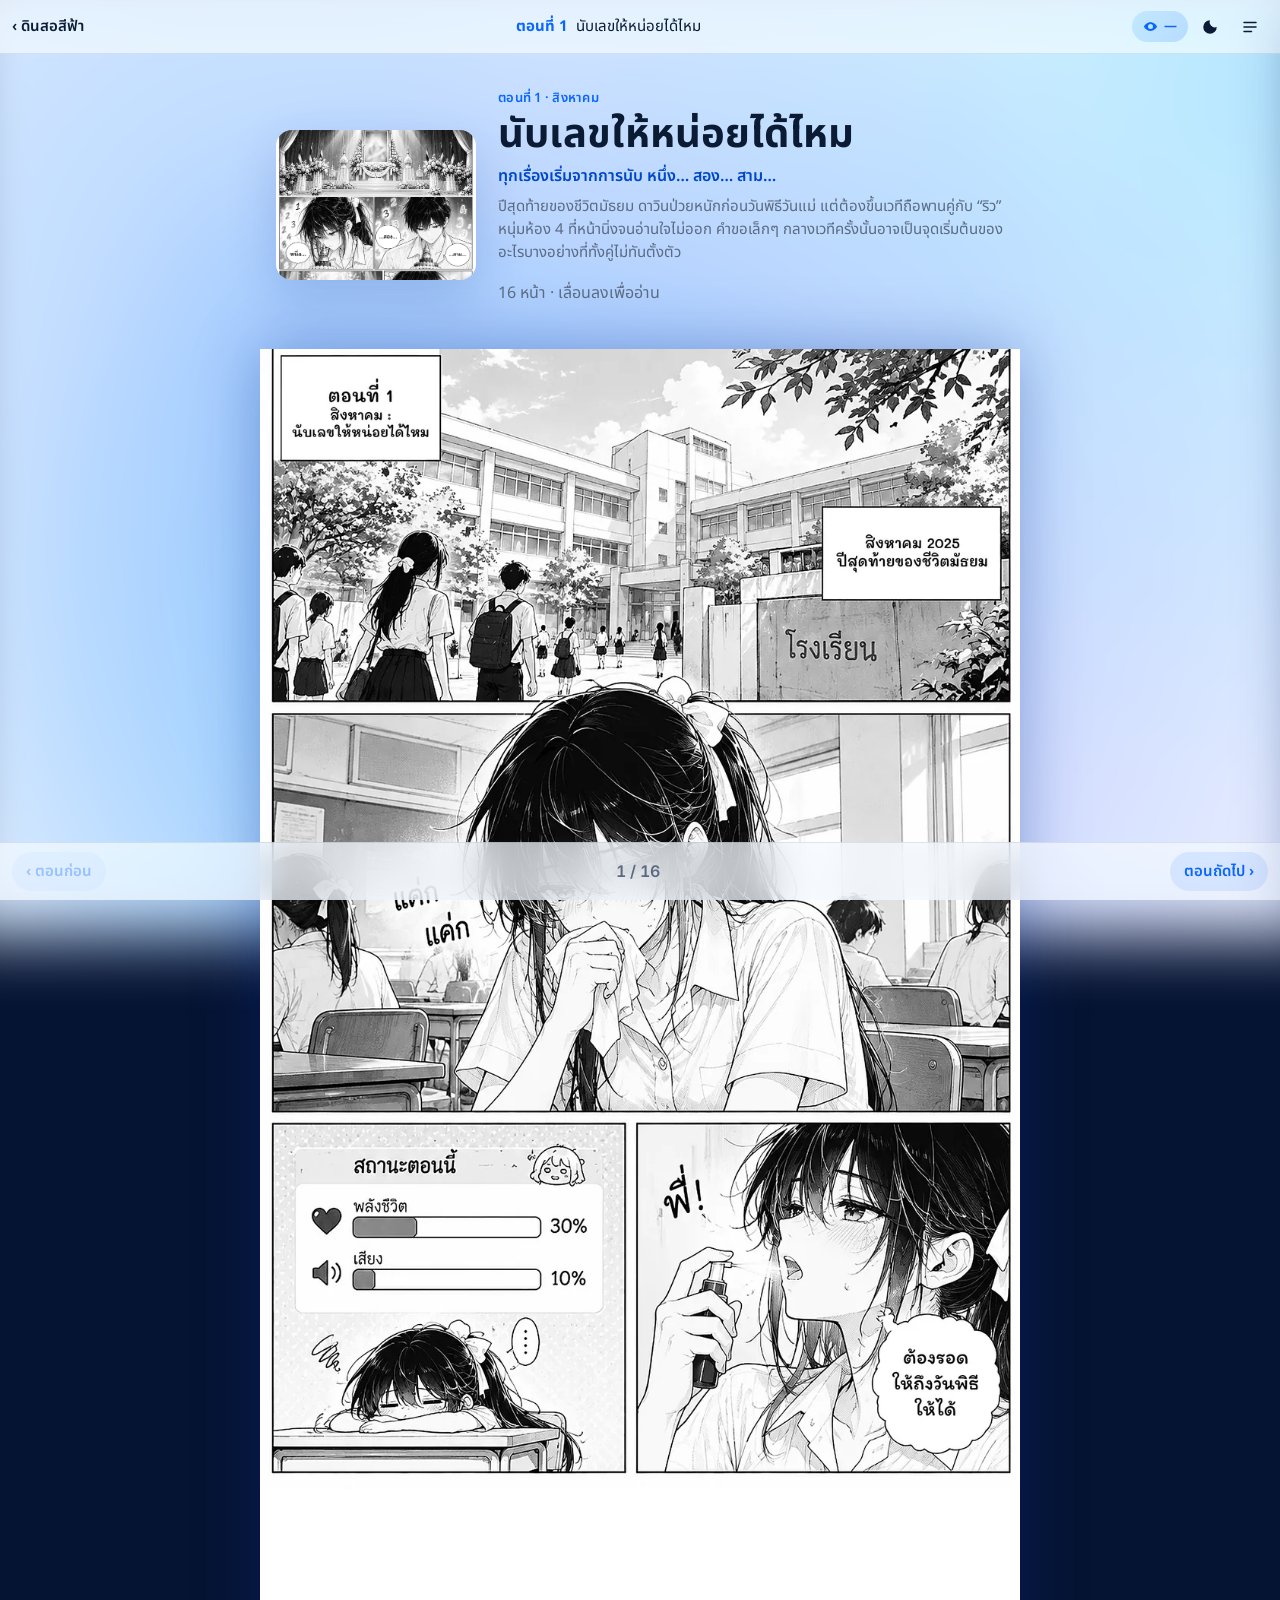
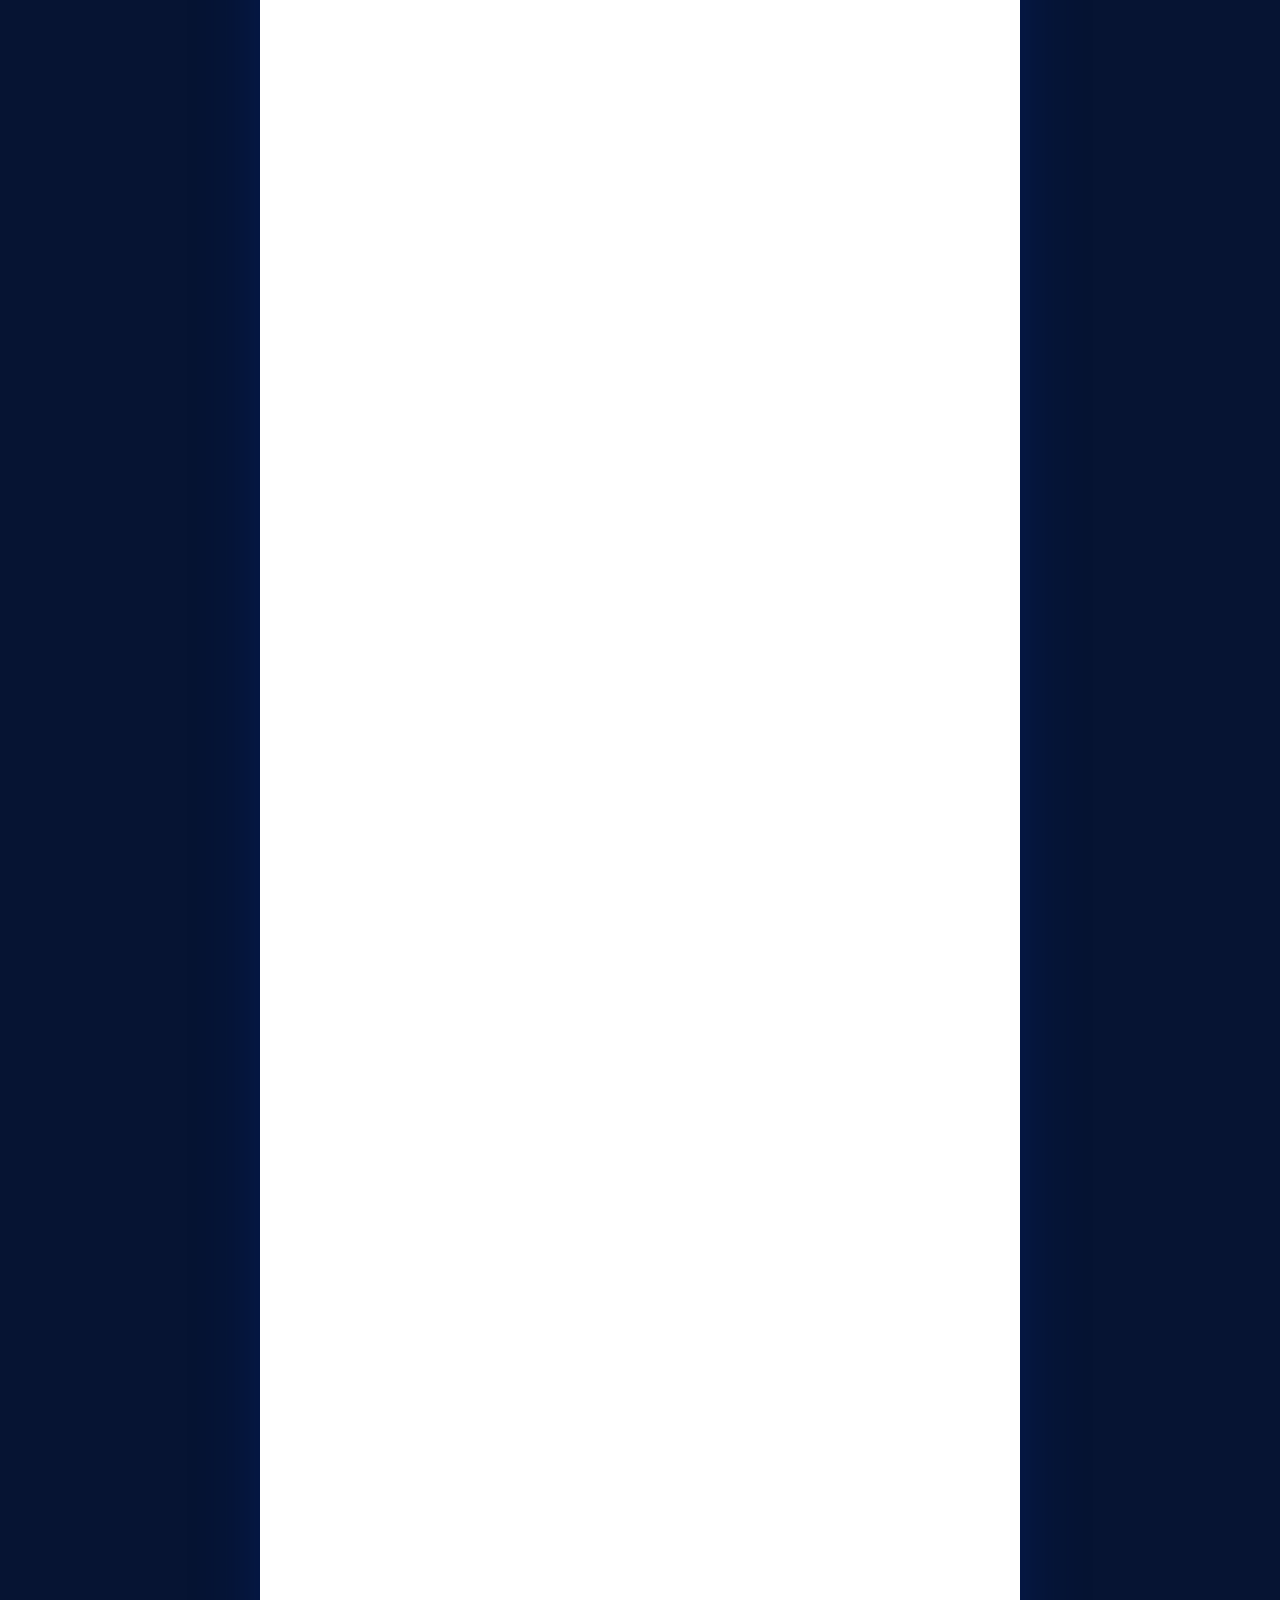
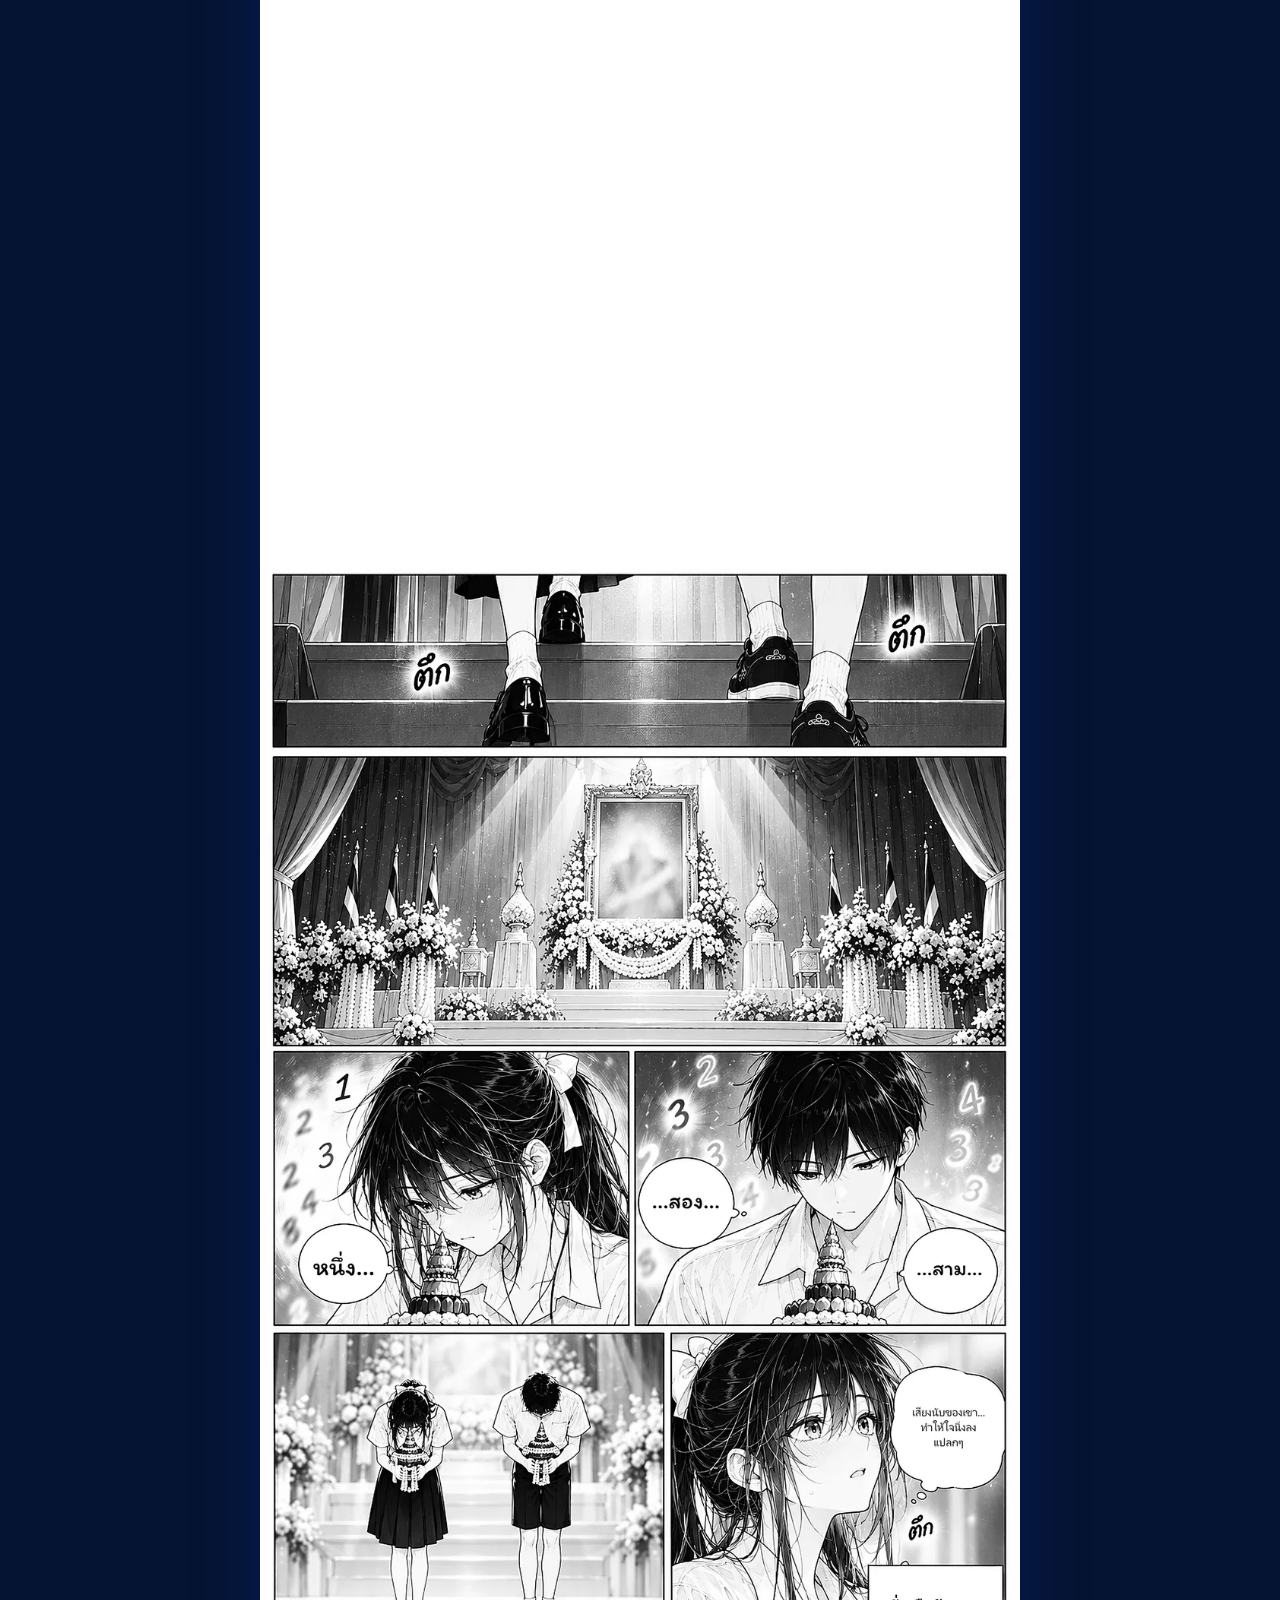
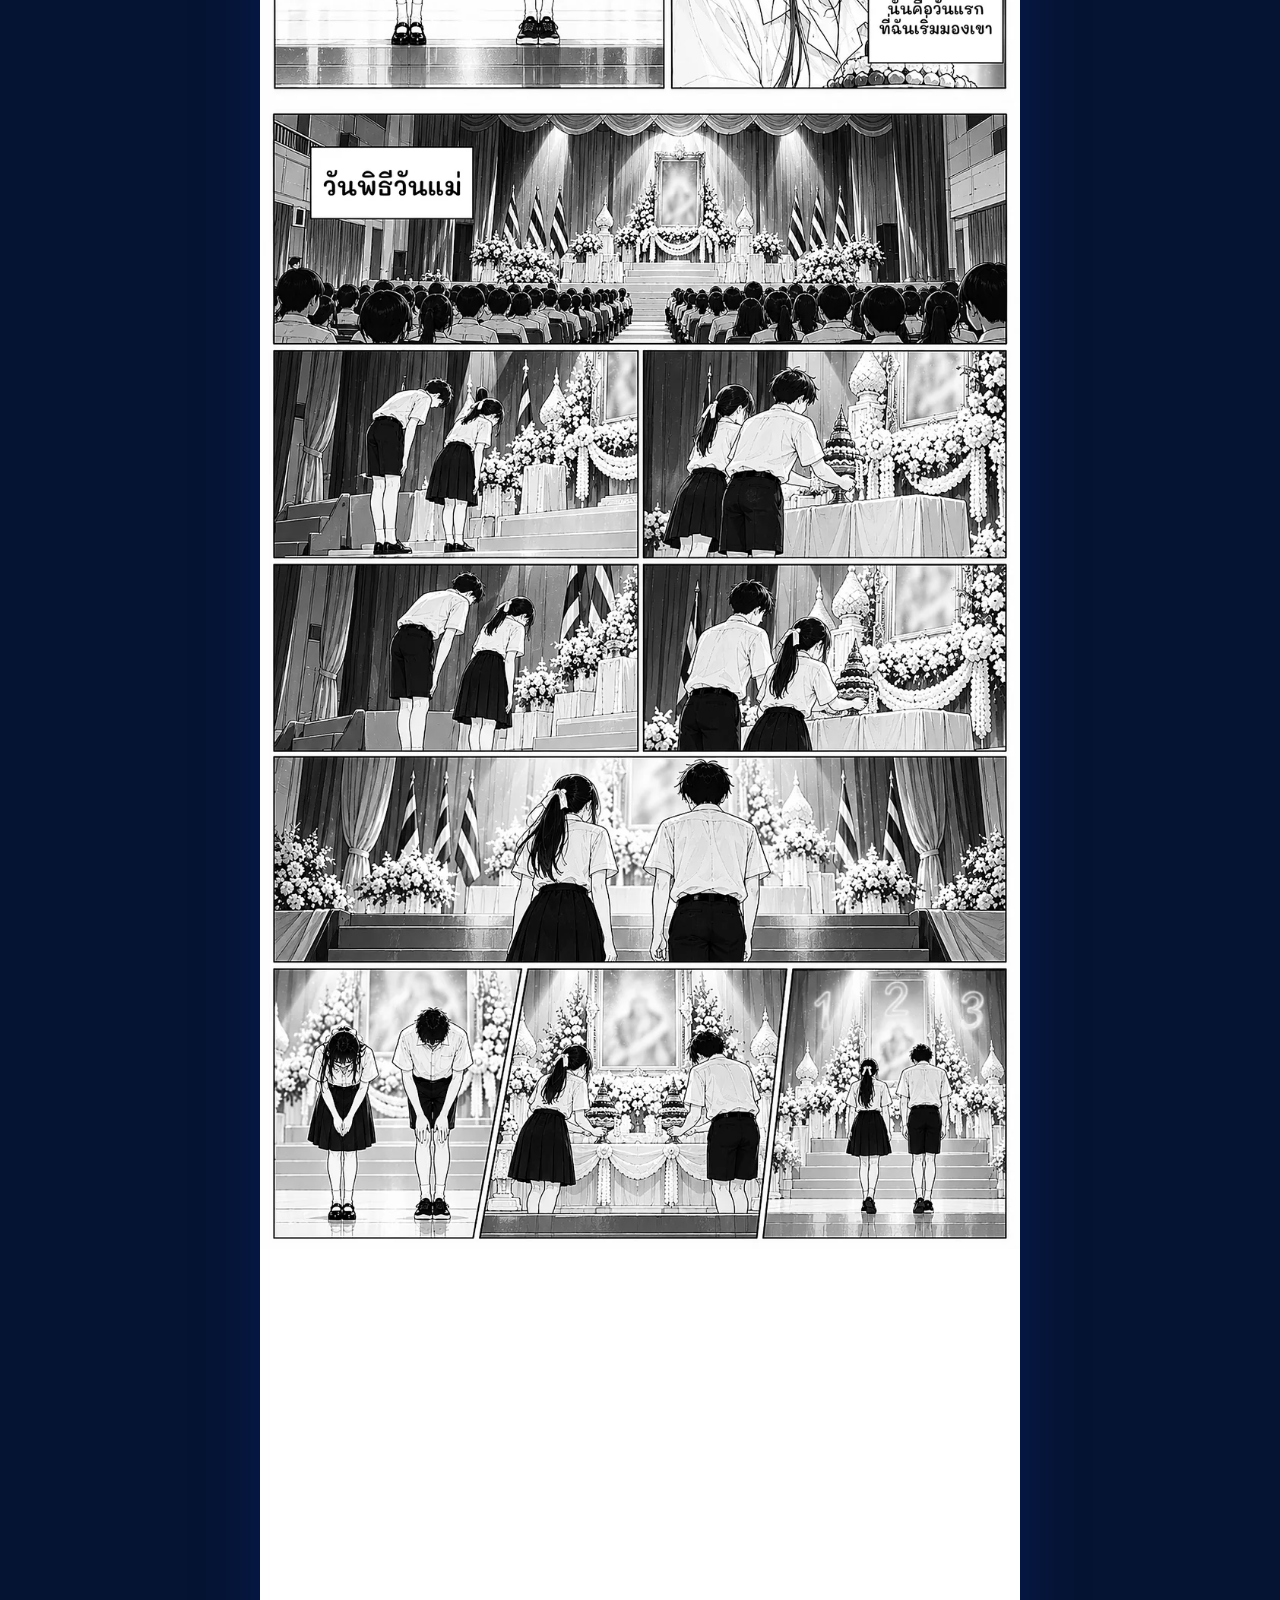
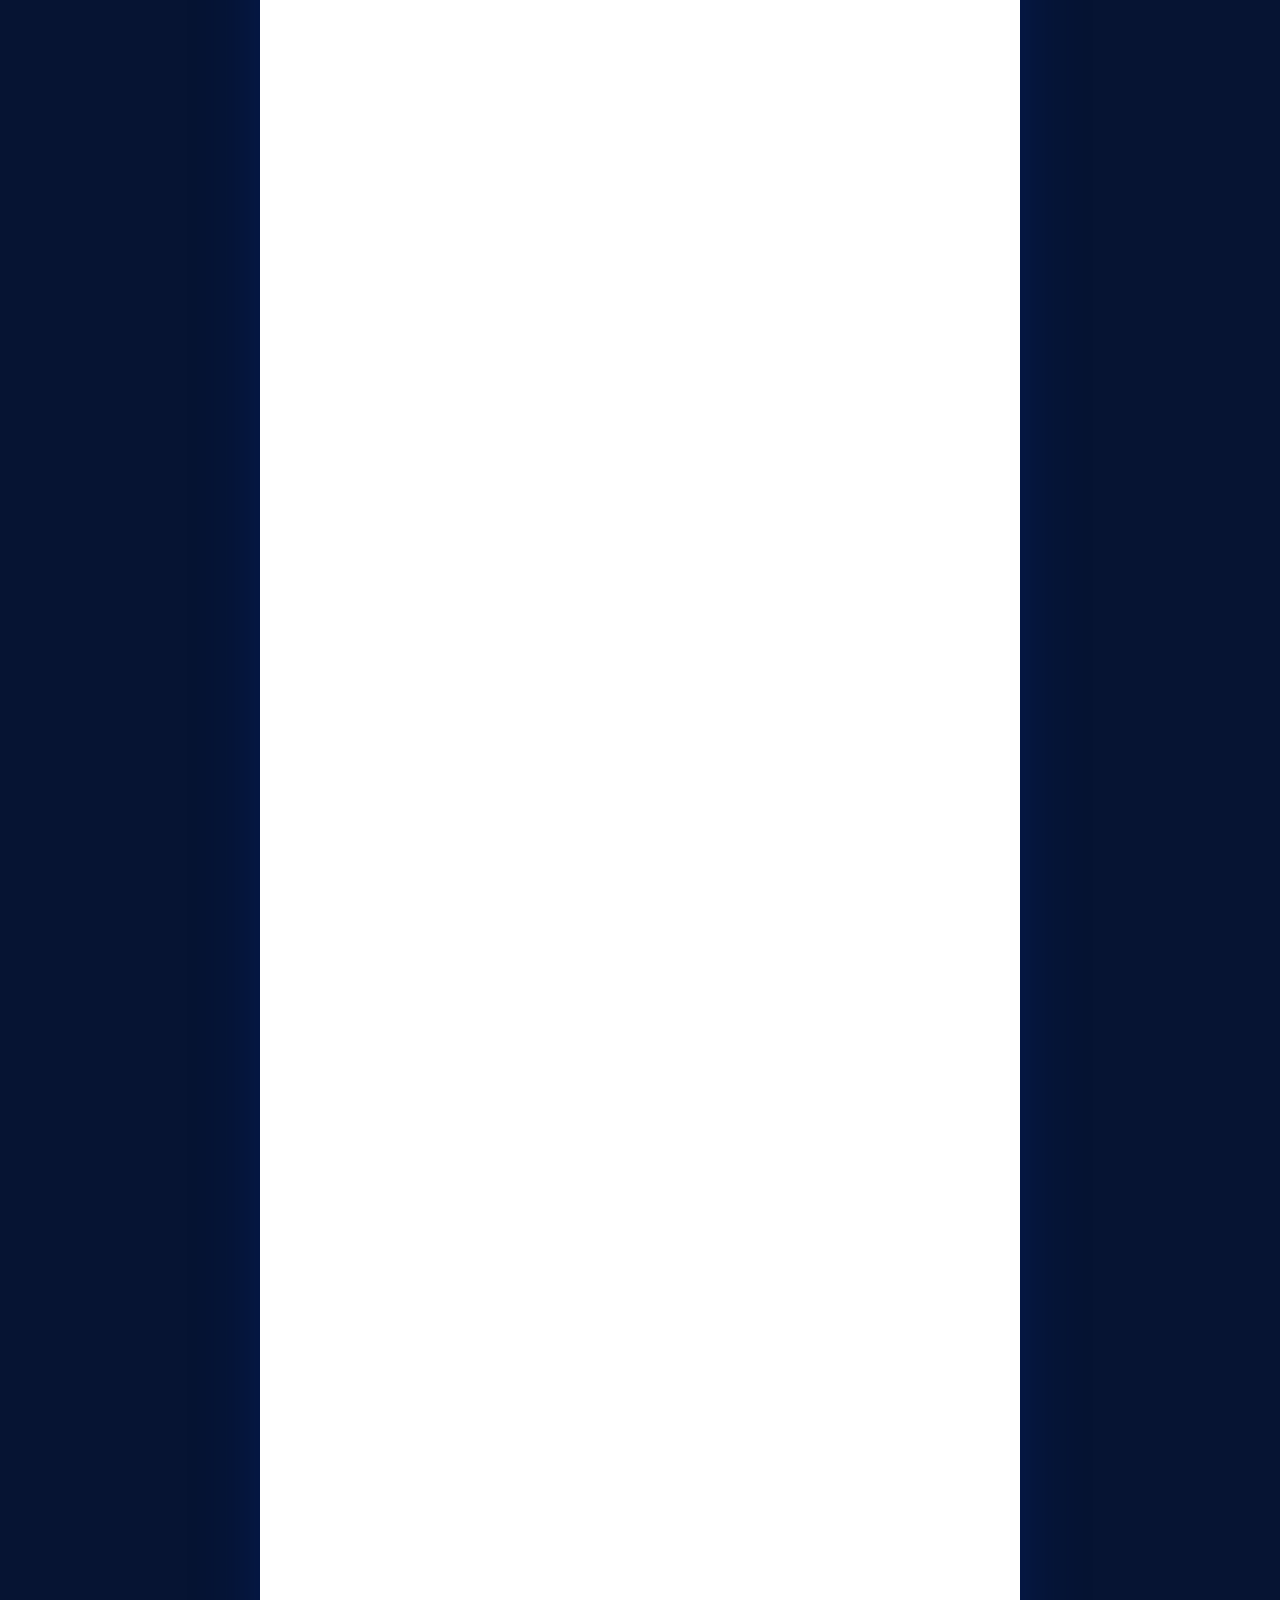
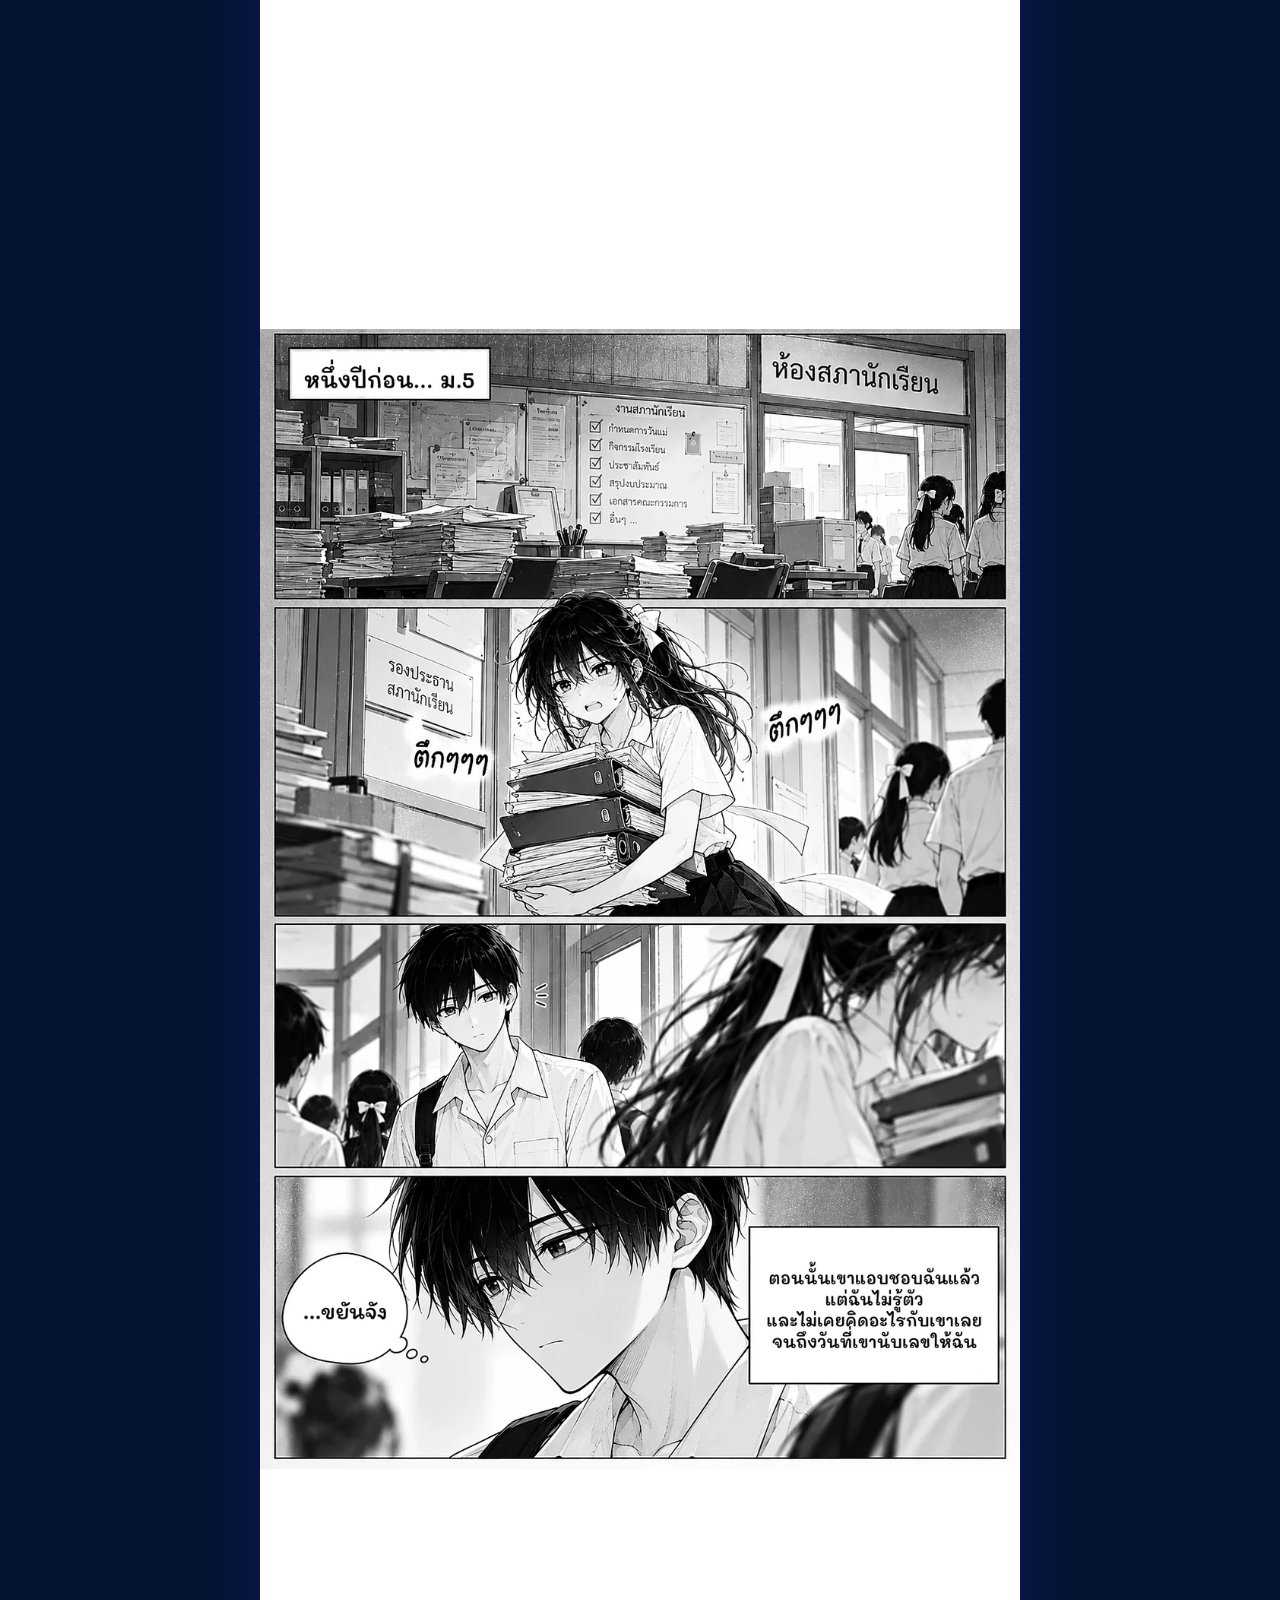
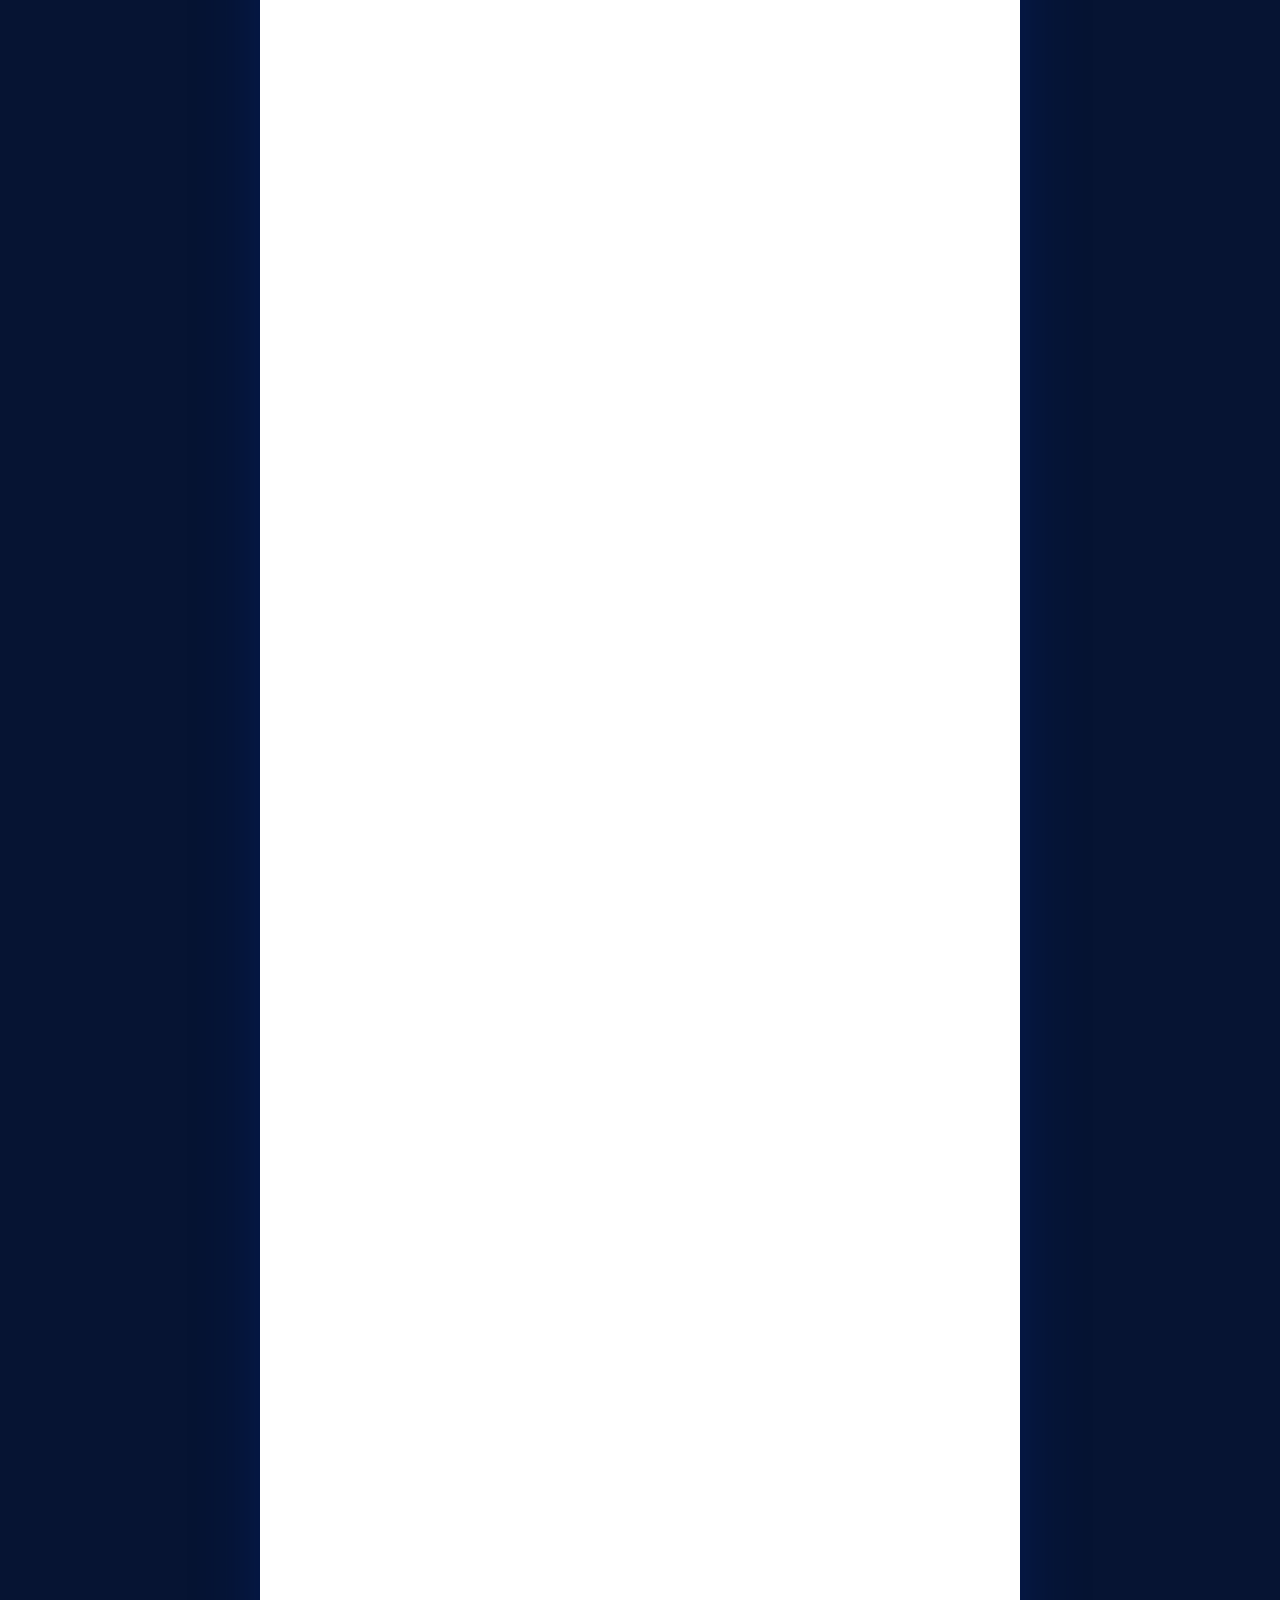
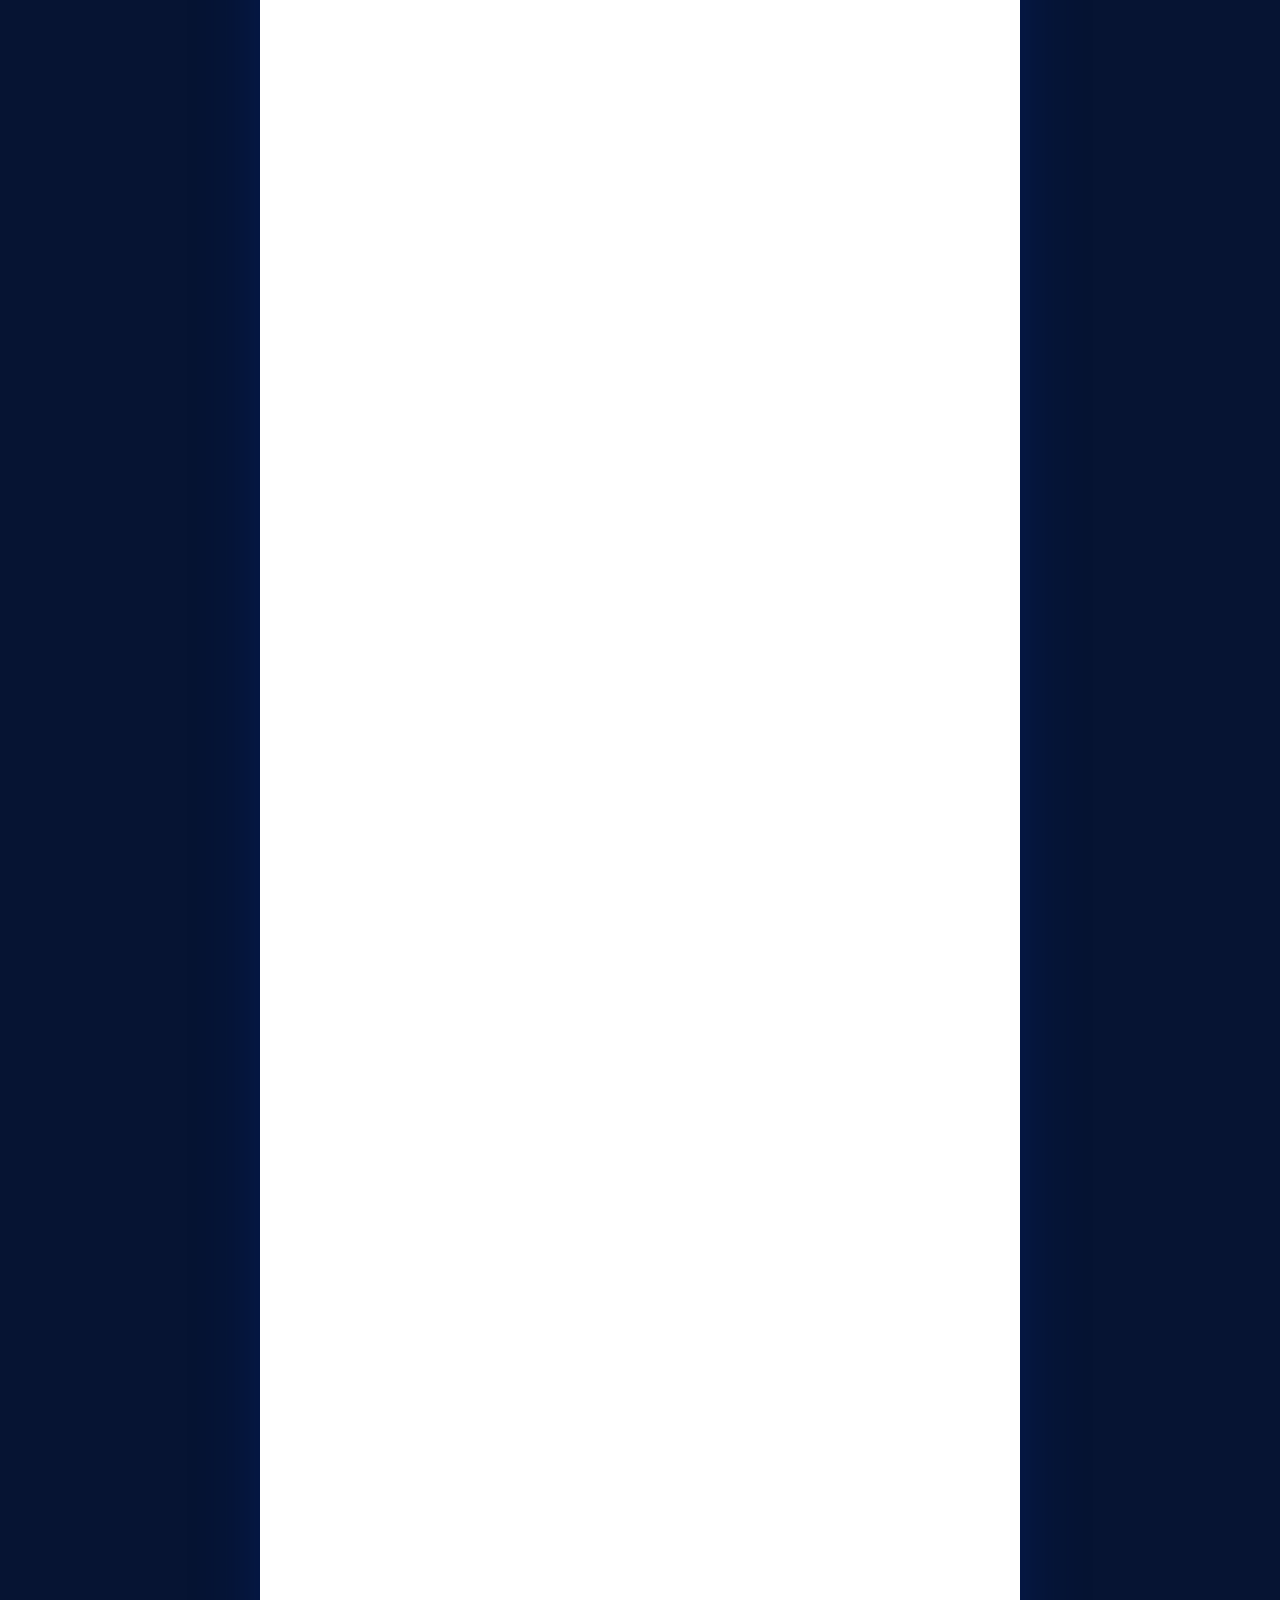
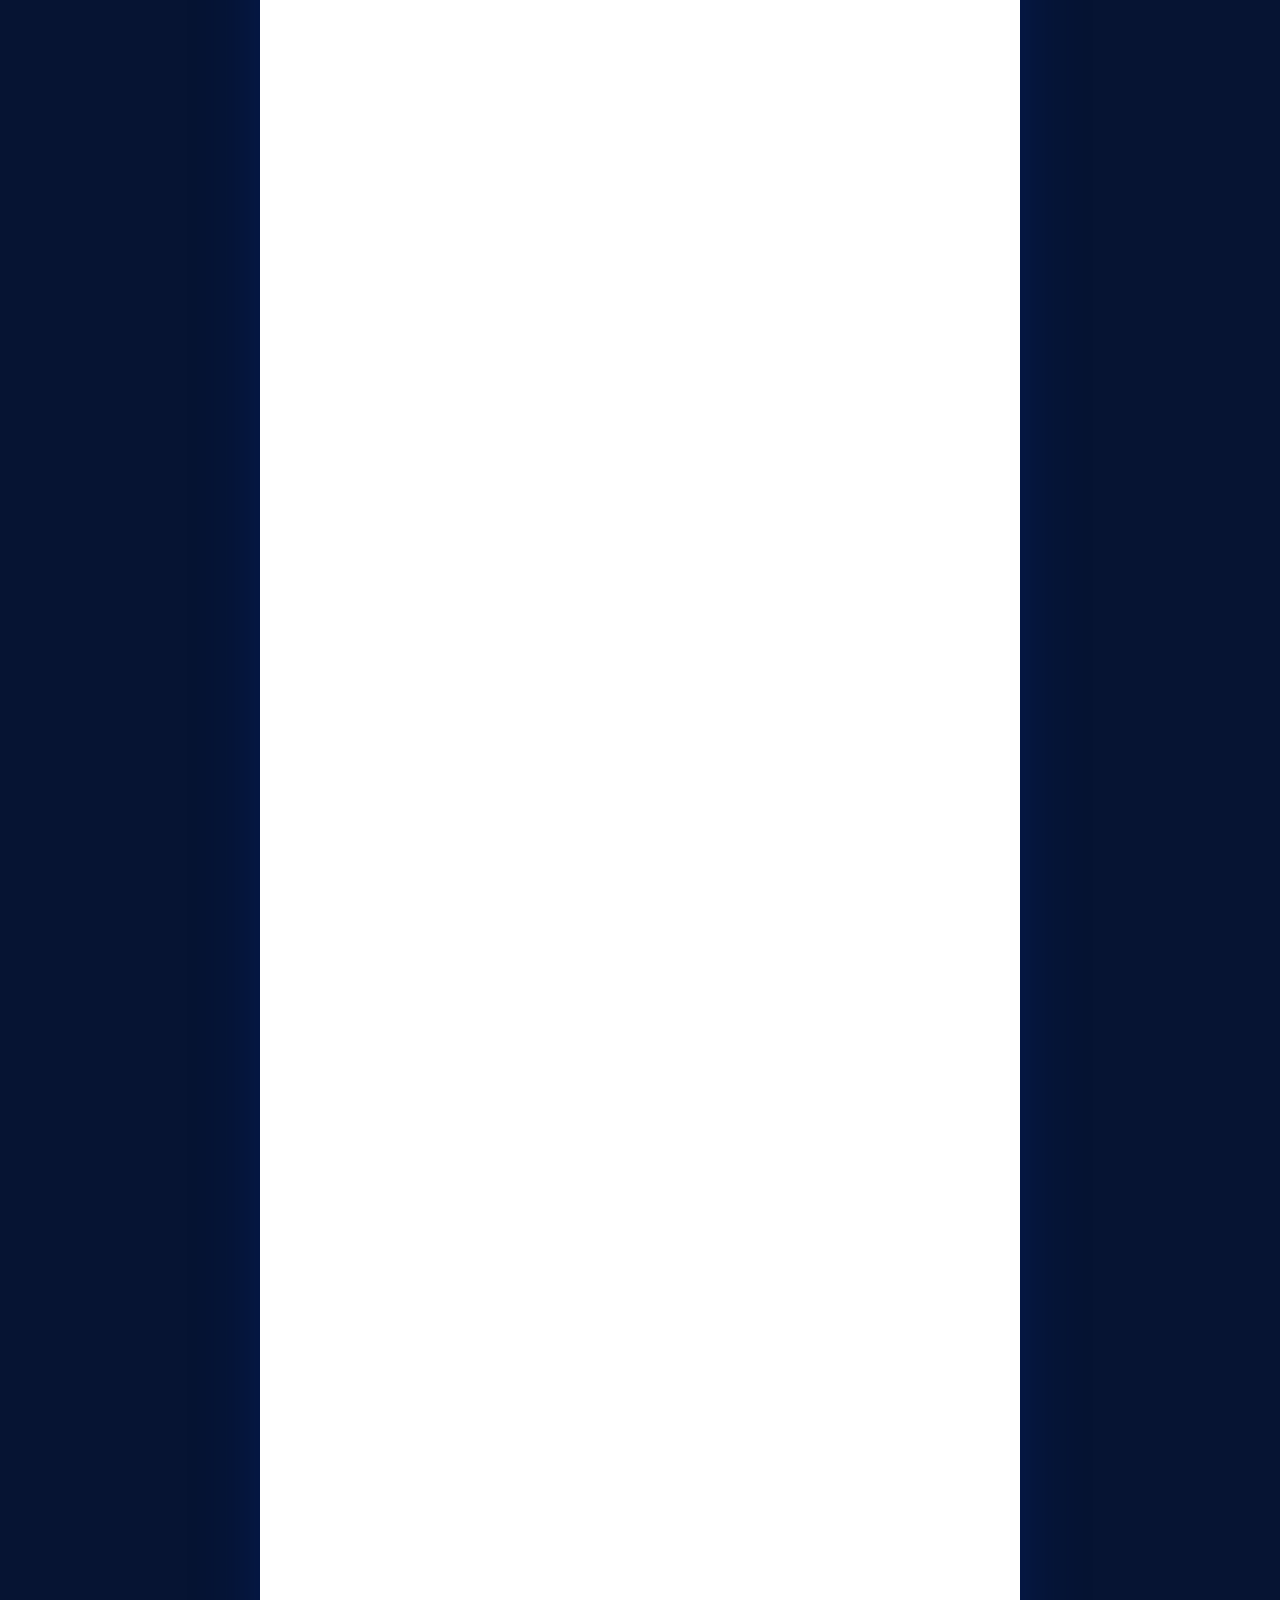
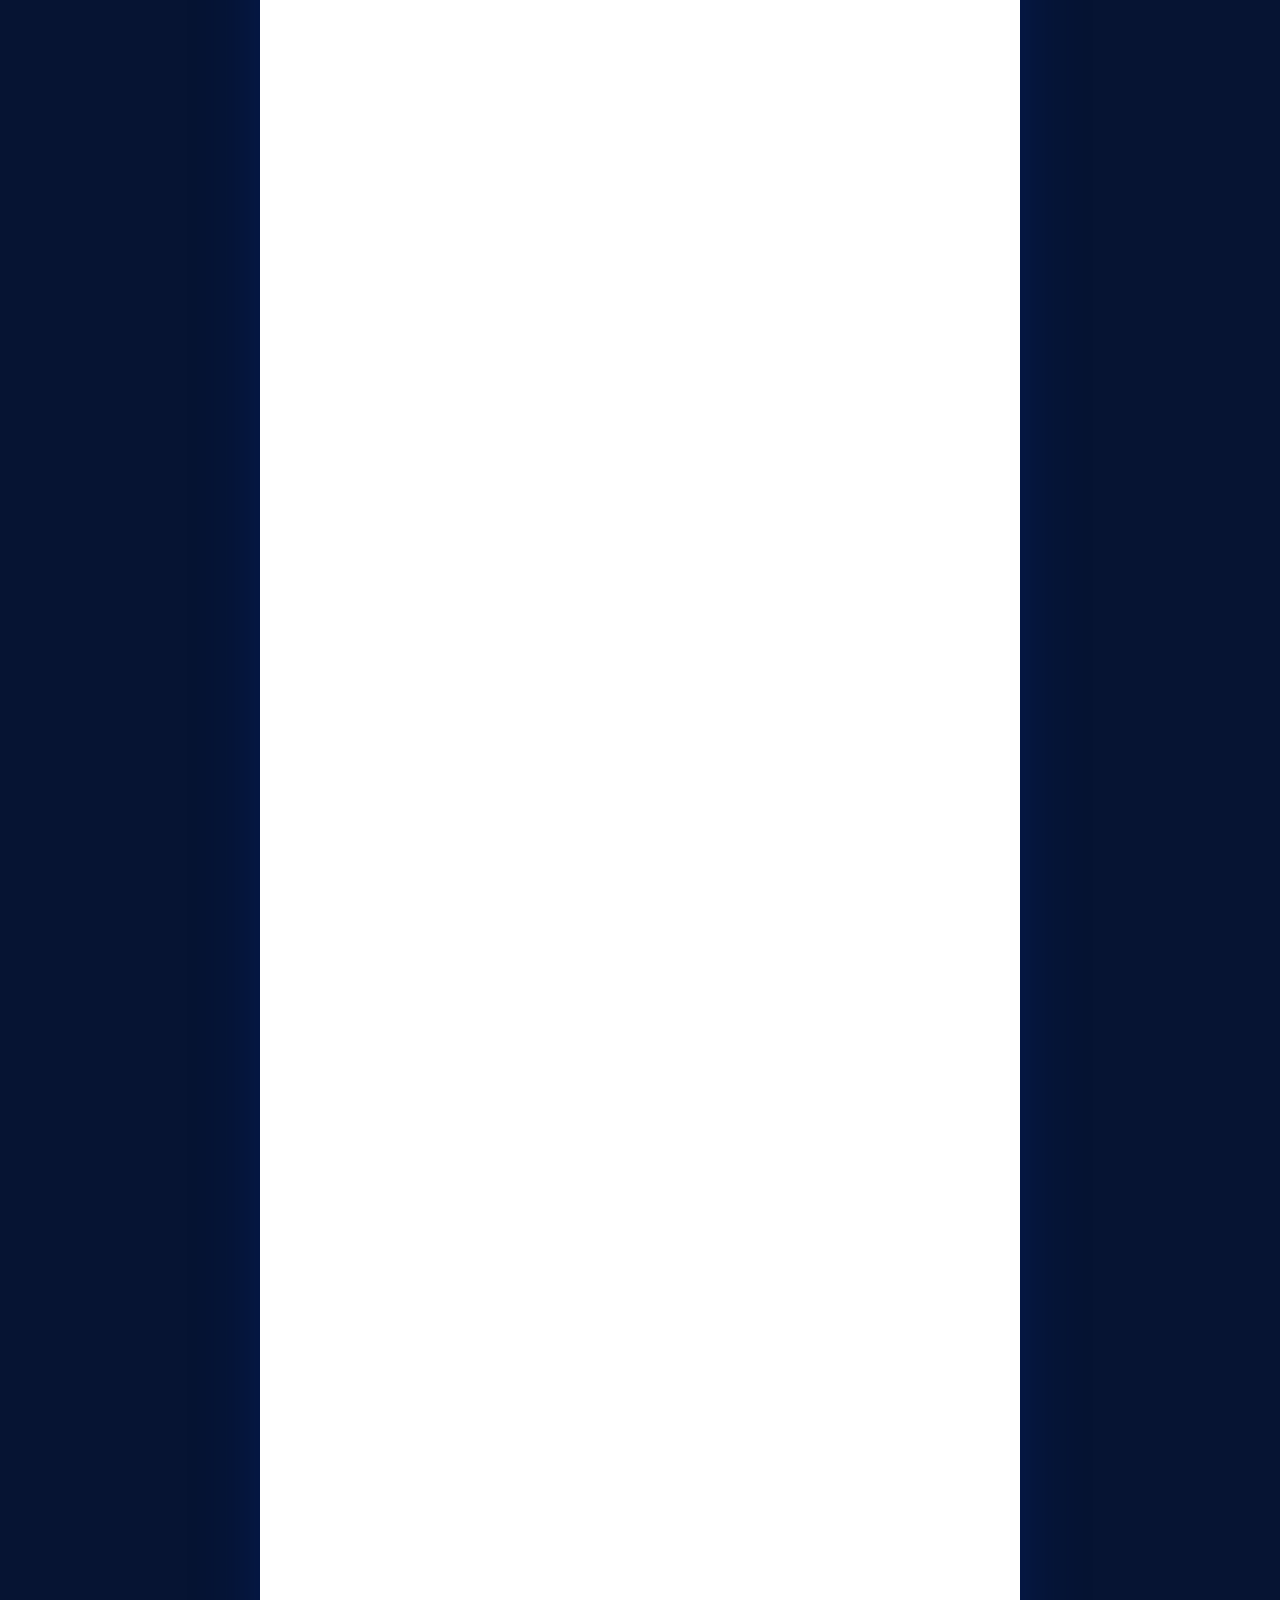
==== read.html @ 1941cbc7 "ดินสอสีฟ้า: manga reading website (8 episodes) Co-Authored-By: Claude Opus 5.5 <noreply@anthropic.co" ====
<!doctype html>
<html lang="th">
<head>
  <meta charset="utf-8">
  <meta name="viewport" content="width=device-width, initial-scale=1, viewport-fit=cover">
  <title>อ่าน — ดินสอสีฟ้า</title>
  <meta name="description" content="อ่านมังงะ ดินสอสีฟ้า แบบเลื่อนยาวต่อเนื่อง">
  <meta name="theme-color" content="#061433">
  <link rel="icon" href="assets/favicon.svg" type="image/svg+xml">
  <link rel="preconnect" href="https://fonts.googleapis.com">
  <link rel="preconnect" href="https://fonts.gstatic.com" crossorigin>
  <link href="https://fonts.googleapis.com/css2?family=Noto+Sans+Thai:wght@400;500;600;700;800&family=Inter:wght@400;500;600;700;800&display=swap" rel="stylesheet">
  <link rel="stylesheet" href="assets/css/style.css">
</head>
<body class="reader">
  <canvas id="bg-canvas" aria-hidden="true"></canvas>
  <div class="r-progress" aria-hidden="true"><span id="r-bar"></span></div>

  <header class="r-top" id="r-top">
    <a class="r-back" href="./" aria-label="กลับหน้าแรก">‹ <span>ดินสอสีฟ้า</span></a>
    <div class="r-title" id="r-title"></div>
    <div class="r-tools">
      <span class="visit-pill" data-visits-wrap title="จำนวนผู้เข้าชมทั้งหมด">
        <svg viewBox="0 0 24 24" aria-hidden="true"><path d="M12 5C6.5 5 2.7 9.2 1.5 12c1.2 2.8 5 7 10.5 7s9.3-4.2 10.5-7C21.3 9.2 17.5 5 12 5zm0 11a4 4 0 1 1 0-8 4 4 0 0 1 0 8z" fill="currentColor"/></svg>
        <b data-visits>…</b>
      </span>
      <button class="icon-btn" data-theme-toggle aria-label="สลับโหมดสว่าง/มืด"><svg viewBox="0 0 24 24" aria-hidden="true"><path d="M12 3a9 9 0 1 0 9 9 7 7 0 0 1-9-9z" fill="currentColor"/></svg></button>
      <button class="icon-btn" id="r-list-btn" aria-label="รายการตอน" aria-controls="r-drawer" aria-expanded="false">
        <svg viewBox="0 0 24 24" aria-hidden="true"><path d="M4 6h16M4 12h16M4 18h10" stroke="currentColor" stroke-width="2" stroke-linecap="round" fill="none"/></svg>
      </button>
    </div>
  </header>

  <main class="r-main">
    <section class="r-intro" id="r-intro"></section>
    <div class="r-pages" id="r-pages" aria-label="หน้าการ์ตูน"></div>
    <section class="r-end" id="r-end"></section>
    <footer class="footer r-foot">
      <p class="credit">ออกแบบและพัฒนาเว็บไซต์โดย <strong>DVN7DAZY</strong></p>
      <p class="fine">ผู้เข้าชมแล้ว <b data-visits>…</b> คน · © <span data-year>2026</span> DVN7DAZY</p>
    </footer>
  </main>

  <nav class="r-bottom" id="r-bottom" aria-label="ควบคุมการอ่าน">
    <a class="r-btn" id="r-prev" aria-label="ตอนก่อนหน้า">‹ <span>ตอนก่อน</span></a>
    <button class="r-count" id="r-count" aria-label="กลับขึ้นบนสุด"></button>
    <a class="r-btn" id="r-next" aria-label="ตอนถัดไป"><span>ตอนถัดไป</span> ›</a>
  </nav>

  <aside class="r-drawer" id="r-drawer" aria-label="รายการตอนทั้งหมด" hidden>
    <div class="r-drawer-head"><h2>ตอนทั้งหมด</h2><button class="icon-btn" id="r-close" aria-label="ปิด">×</button></div>
    <ol class="r-list" id="r-list"></ol>
  </aside>
  <div class="r-scrim" id="r-scrim" hidden></div>
  <div class="toast" id="toast" role="status"></div>

  <script type="module" src="assets/js/reader.js"></script>
</body>
</html>
---- assets/css/style.css ----
/* ดินสอสีฟ้า — สไตล์หน้าร้านแบบ Apple โทนฟ้า-น้ำเงิน */
:root {
  --ink: #0b1b33;
  --muted: #5b6b82;
  --accent: #0a66ff;
  --accent-2: #0047c7;
  --sky: #38b6ff;
  --surface: rgba(255, 255, 255, 0.78);
  --surface-solid: #ffffff;
  --line: rgba(10, 40, 90, 0.1);
  --shadow: 0 4px 14px rgba(10, 40, 100, 0.08);
  --shadow-lg: 0 18px 50px rgba(10, 50, 140, 0.18);
  --nav-bg: rgba(246, 250, 255, 0.72);
  --radius: 18px;
  --wrap: 1200px;
  --gutter: max(16px, calc((100vw - var(--wrap)) / 2));
  --font: "Noto Sans Thai", "Inter", -apple-system, BlinkMacSystemFont, "Segoe UI", sans-serif;
  color-scheme: light;
}
@media (prefers-color-scheme: dark) {
  :root:not([data-theme="light"]) {
    --ink: #eaf2ff; --muted: #9fb2d0; --accent: #4da3ff; --accent-2: #8cc4ff;
    --surface: rgba(14, 28, 58, 0.72); --surface-solid: #0e1c3a; --line: rgba(140, 190, 255, 0.14);
    --shadow: 0 4px 14px rgba(0, 0, 0, 0.35); --shadow-lg: 0 18px 50px rgba(0, 20, 70, 0.6);
    --nav-bg: rgba(6, 14, 34, 0.7); color-scheme: dark;
  }
}
:root[data-theme="dark"] {
  --ink: #eaf2ff; --muted: #9fb2d0; --accent: #4da3ff; --accent-2: #8cc4ff;
  --surface: rgba(14, 28, 58, 0.72); --surface-solid: #0e1c3a; --line: rgba(140, 190, 255, 0.14);
  --shadow: 0 4px 14px rgba(0, 0, 0, 0.35); --shadow-lg: 0 18px 50px rgba(0, 20, 70, 0.6);
  --nav-bg: rgba(6, 14, 34, 0.7); color-scheme: dark;
}

*, *::before, *::after { box-sizing: border-box; }
html { -webkit-text-size-adjust: 100%; scroll-behavior: smooth; scroll-padding-top: 64px; }
body {
  margin: 0; font-family: var(--font); color: var(--ink); background: #f3f7ff;
  line-height: 1.55; -webkit-font-smoothing: antialiased; overflow-x: hidden;
}
:root[data-theme="dark"] body { background: #050b1a; }
@media (prefers-color-scheme: dark) { :root:not([data-theme="light"]) body { background: #050b1a; } }
img { max-width: 100%; display: block; }
a { color: var(--accent); text-decoration: none; }
a:hover { text-decoration: underline; }
button { font: inherit; color: inherit; }
:focus-visible { outline: 3px solid var(--sky); outline-offset: 3px; border-radius: 10px; }
.wrap { width: min(var(--wrap), 100% - 32px); margin-inline: auto; }
.muted { color: var(--muted); }
.eyebrow { margin: 0 0 4px; font-size: 13px; font-weight: 600; letter-spacing: .02em; color: var(--accent); }

#bg-canvas { position: fixed; inset: 0; width: 100%; height: 100%; z-index: -1; filter: blur(30px) saturate(1.1); transform: scale(1.08); }

/* ---------- ปุ่ม ---------- */
.btn {
  display: inline-flex; align-items: center; justify-content: center; gap: 6px;
  padding: 11px 22px; border-radius: 999px; border: 0; cursor: pointer;
  background: linear-gradient(180deg, var(--sky), var(--accent) 60%, var(--accent-2));
  color: #fff; font-weight: 600; font-size: 15px; box-shadow: 0 6px 18px rgba(10, 102, 255, .3);
  transition: transform .2s, box-shadow .2s, filter .2s;
}
.btn:hover { text-decoration: none; transform: translateY(-1px); filter: brightness(1.06); box-shadow: 0 10px 26px rgba(10, 102, 255, .38); }
.btn.sm { padding: 7px 16px; font-size: 14px; }
.btn.ghost { background: transparent; color: var(--accent); box-shadow: inset 0 0 0 1.5px var(--accent); }
.icon-btn {
  width: 36px; height: 36px; border-radius: 50%; border: 0; background: transparent; cursor: pointer;
  display: grid; place-items: center; color: var(--ink); transition: background .2s;
}
.icon-btn:hover { background: var(--line); }
.icon-btn svg { width: 18px; height: 18px; }
.round-btn {
  width: 44px; height: 44px; border-radius: 50%; border: 0; cursor: pointer; font-size: 26px; line-height: 1;
  background: var(--surface); color: var(--ink); box-shadow: var(--shadow); backdrop-filter: blur(12px);
  transition: transform .2s, background .2s;
}
.round-btn:hover { transform: scale(1.06); }
.link-arrow { display: inline-block; font-weight: 500; }
.link-arrow::after { content: " ›"; }

/* ---------- เมนูบน ---------- */
.gnav {
  position: sticky; top: 0; z-index: 50; background: var(--nav-bg);
  backdrop-filter: saturate(180%) blur(20px); -webkit-backdrop-filter: saturate(180%) blur(20px);
  border-bottom: 1px solid var(--line);
}
.gnav-inner { width: min(var(--wrap), 100% - 32px); margin: auto; height: 52px; display: flex; align-items: center; gap: 18px; }
.gnav-logo { display: flex; align-items: center; gap: 8px; color: var(--ink); font-weight: 700; font-size: 17px; }
.gnav-logo:hover { text-decoration: none; }
.gnav-logo svg { width: 22px; height: 22px; color: var(--accent); }
.gnav-menu { display: flex; gap: 26px; list-style: none; margin: 0 auto; padding: 0; }
.gnav-menu a { color: var(--ink); opacity: .82; font-size: 14px; }
.gnav-menu a:hover { opacity: 1; text-decoration: none; color: var(--accent); }
.gnav-tools { display: flex; align-items: center; gap: 6px; }
.visit-pill {
  display: inline-flex; align-items: center; gap: 6px; padding: 5px 11px; border-radius: 999px;
  background: linear-gradient(135deg, rgba(56, 182, 255, .18), rgba(10, 102, 255, .18));
  color: var(--accent); font-size: 13px; font-variant-numeric: tabular-nums; white-space: nowrap;
}
.visit-pill svg { width: 15px; height: 15px; }
.gnav-burger { display: none; position: relative; }
.gnav-burger span { position: absolute; left: 10px; right: 10px; height: 1.6px; background: currentColor; border-radius: 2px; transition: transform .3s; }
.gnav-burger span:first-child { top: 14px; } .gnav-burger span:last-child { top: 21px; }
.gnav.open .gnav-burger span:first-child { transform: translateY(3.5px) rotate(45deg); }
.gnav.open .gnav-burger span:last-child { transform: translateY(-3.5px) rotate(-45deg); }

/* ---------- Hero ---------- */
.hero { padding-top: 56px; }
.hero-head { display: flex; justify-content: space-between; align-items: flex-end; gap: 24px; flex-wrap: wrap; }
.hero h1 {
  margin: 0; font-size: clamp(48px, 9vw, 96px); line-height: 1.05; font-weight: 800; letter-spacing: -.02em;
  background: linear-gradient(100deg, var(--ink) 20%, var(--accent) 60%, var(--sky)); -webkit-background-clip: text; background-clip: text; color: transparent;
  padding-bottom: .12em;
}
.hero h1 .dot { color: var(--sky); -webkit-text-fill-color: var(--sky); }
.hero-side { max-width: 330px; font-size: 18px; }
.hero-side p { margin: 0 0 10px; line-height: 1.45; }
.hero-side a { display: block; margin-top: 4px; }

.stage {
  position: relative; height: clamp(360px, 62vh, 620px); margin: 26px 0 8px; border-radius: 28px; overflow: hidden;
  background: radial-gradient(120% 90% at 50% 10%, rgba(255, 255, 255, .55), rgba(180, 215, 255, .25) 55%, rgba(10, 70, 200, .12));
  box-shadow: inset 0 0 0 1px var(--line), var(--shadow-lg);
}
:root[data-theme="dark"] .stage { background: radial-gradient(120% 90% at 50% 10%, rgba(40, 90, 200, .35), rgba(8, 20, 50, .5)); }
@media (prefers-color-scheme: dark) { :root:not([data-theme="light"]) .stage { background: radial-gradient(120% 90% at 50% 10%, rgba(40, 90, 200, .35), rgba(8, 20, 50, .5)); } }
#hero3d { width: 100%; height: 100%; display: block; cursor: grab; touch-action: pan-y; opacity: 0; transition: opacity 1s; }
.stage.webgl-ready #hero3d { opacity: 1; }
.stage-fallback { position: absolute; inset: 0; display: none; place-items: center; }
.stage.no-webgl .stage-fallback { display: grid; }
.stage-fallback img { position: absolute; width: min(46%, 380px); border-radius: 16px; box-shadow: var(--shadow-lg); }
.stage-fallback img:nth-child(1) { transform: translateX(-40%) rotate(-8deg); }
.stage-fallback img:nth-child(3) { transform: translateX(40%) rotate(8deg); }
.stage-fallback img:nth-child(2) { z-index: 1; }
.stage-tip {
  position: absolute; left: 50%; top: 18px; transform: translate(-50%, -8px); opacity: 0; pointer-events: none;
  padding: 8px 16px; border-radius: 999px; background: var(--surface); backdrop-filter: blur(14px);
  box-shadow: var(--shadow); font-size: 14px; transition: .25s; white-space: nowrap;
}
.stage-tip.show { opacity: 1; transform: translate(-50%, 0); }
.stage-hint { position: absolute; bottom: 12px; left: 0; right: 0; text-align: center; margin: 0; font-size: 12px; color: var(--muted); pointer-events: none; }

/* แถวชิปตอน */
.chips { display: flex; gap: 22px; overflow-x: auto; padding: 22px 4px 18px; scroll-snap-type: x mandatory; scrollbar-width: none; }
.chips::-webkit-scrollbar { display: none; }
.chip { flex: 0 0 auto; display: grid; justify-items: center; gap: 4px; color: var(--ink); scroll-snap-align: start; width: 96px; }
.chip:hover { text-decoration: none; }
.chip-img { width: 88px; height: 66px; border-radius: 14px; overflow: hidden; box-shadow: var(--shadow); transition: transform .3s cubic-bezier(.2, .8, .2, 1); }
.chip-img img { width: 100%; height: 100%; object-fit: cover; }
.chip:hover .chip-img { transform: translateY(-4px) scale(1.05); }
.chip-t { font-size: 14px; font-weight: 600; }
.chip-s { font-size: 12px; color: var(--muted); margin-top: -4px; }

/* ---------- แถวการ์ดแนวนอน ---------- */
.shelf-row, .ring-sec, .chars, .stats { padding-top: 64px; }
.row-title { margin: 0 0 22px; font-size: clamp(24px, 3.4vw, 36px); line-height: 1.2; font-weight: 700; color: var(--muted); letter-spacing: -.01em; }
.row-title span { color: var(--ink); }
.scroller { overflow-x: auto; scroll-snap-type: x mandatory; scroll-padding-inline: var(--gutter); scrollbar-width: none; overscroll-behavior-x: contain; }
.scroller::-webkit-scrollbar { display: none; }
.track { display: flex; gap: 20px; padding: 10px var(--gutter) 34px; width: max-content; }
.scroller-nav { display: flex; justify-content: flex-end; gap: 12px; margin-top: -10px; }

[data-tilt] {
  --rx: 0deg; --ry: 0deg; --gx: 50%; --gy: 50%;
  transform: perspective(900px) rotateX(var(--rx)) rotateY(var(--ry));
  transition: transform .5s cubic-bezier(.2, .8, .2, 1), box-shadow .4s;
  will-change: transform;
}
[data-tilt].tilting { transition: transform .08s linear, box-shadow .4s; box-shadow: var(--shadow-lg); }
.glare { position: absolute; inset: 0; pointer-events: none; opacity: 0; transition: opacity .3s;
  background: radial-gradient(circle at var(--gx) var(--gy), rgba(255, 255, 255, .45), transparent 55%); }
[data-tilt].tilting .glare { opacity: 1; }

.ep-card {
  scroll-snap-align: start; width: min(380px, 82vw); border-radius: var(--radius); background: var(--surface);
  backdrop-filter: blur(16px); -webkit-backdrop-filter: blur(16px); box-shadow: var(--shadow); overflow: hidden;
  cursor: pointer; display: flex; flex-direction: column;
}
.ep-img { position: relative; aspect-ratio: 4 / 3; overflow: hidden; }
.ep-img img { width: 100%; height: 100%; object-fit: cover; transition: transform .8s cubic-bezier(.2, .8, .2, 1); }
.ep-card:hover .ep-img img { transform: scale(1.05); }
.ep-body { padding: 18px 22px 20px; display: flex; flex-direction: column; flex: 1; }
.ep-body h3 { margin: 0; font-size: 24px; line-height: 1.25; }
.ep-hook { margin: 4px 0 8px; font-weight: 600; color: var(--accent-2); }
.ep-syn { margin: 0 0 14px; color: var(--muted); font-size: 15px; display: -webkit-box; -webkit-line-clamp: 3; -webkit-box-orient: vertical; overflow: hidden; }
.ep-foot { margin-top: auto; display: flex; align-items: center; gap: 10px; font-size: 14px; }
.ep-foot .btn { margin-left: auto; }
.badge { font-size: 12px; padding: 3px 9px; border-radius: 999px; background: rgba(10, 102, 255, .12); color: var(--accent); }
.badge.done { background: rgba(20, 170, 120, .14); color: #0e9f6e; }

.feat {
  scroll-snap-align: start; width: min(280px, 72vw); padding: 26px 24px; border-radius: var(--radius);
  background: var(--surface); backdrop-filter: blur(16px); box-shadow: var(--shadow); position: relative; overflow: hidden;
}
.feat h3 { margin: 14px 0 6px; font-size: 20px; }
.feat p { margin: 0; color: var(--muted); font-size: 15px; }
.feat-ic { width: 46px; height: 46px; border-radius: 14px; display: grid; place-items: center; font-size: 22px; color: #fff;
  background: linear-gradient(135deg, var(--sky), var(--accent-2)); box-shadow: 0 8px 20px rgba(10, 102, 255, .35); }

/* ---------- ชั้นหนังสือวงกลม 3D ---------- */
.ring-stage { height: 430px; perspective: 1400px; perspective-origin: 50% 35%; display: grid; place-items: center; overflow: hidden; touch-action: pan-y; cursor: grab; user-select: none; }
.ring-stage.grab { cursor: grabbing; }
.ring { position: relative; width: 250px; height: 188px; transform-style: preserve-3d; --r: 360px; }
.ring-item {
  position: absolute; inset: 0; padding: 0; border: 0; background: none; cursor: pointer; border-radius: 16px;
  transform: rotateY(calc(var(--i) * 45deg)) translateZ(var(--r)); backface-visibility: hidden;
  transition: filter .4s;
  filter: brightness(.82) saturate(.8);
  -webkit-box-reflect: below 10px linear-gradient(transparent 60%, rgba(0, 0, 0, .28));
}
.ring-item.front { filter: none; }
.ring-item img { width: 100%; height: 100%; object-fit: cover; border-radius: 16px; box-shadow: 0 16px 40px rgba(10, 50, 140, .35); pointer-events: none; }
.ring-label { position: absolute; left: 10px; bottom: 10px; right: 10px; text-align: left; font-size: 13px; color: #fff;
  padding: 6px 10px; border-radius: 10px; background: rgba(6, 20, 60, .55); backdrop-filter: blur(8px); }
.ring-caption { text-align: center; min-height: 150px; padding: 0 16px; }
.ring-caption h3 { margin: 0; font-size: 28px; }
.ring-caption p { margin: 2px 0 12px; color: var(--muted); }

/* ---------- ตัวละคร ---------- */
.char-grid { display: grid; grid-template-columns: repeat(3, 1fr); gap: 22px; }
.char { border-radius: var(--radius); background: var(--surface); backdrop-filter: blur(16px); box-shadow: var(--shadow); overflow: hidden; }
.char-img { position: relative; aspect-ratio: 1 / 1; overflow: hidden; }
.char-img img { width: 100%; height: 100%; object-fit: cover; object-position: top; transition: transform .8s; }
.char:hover .char-img img { transform: scale(1.05); }
.char-body { padding: 18px 22px 22px; }
.char-body h3 { margin: 0 0 2px; font-size: 24px; }
.char-body p:last-child { margin: 8px 0 0; color: var(--muted); font-size: 15px; }

/* ---------- สถิติ ---------- */
.stats { display: grid; grid-template-columns: 2fr 1fr 1fr; gap: 22px; padding-bottom: 20px; }
.stat { border-radius: var(--radius); padding: 28px; background: var(--surface); backdrop-filter: blur(16px); box-shadow: var(--shadow); display: grid; align-content: center; }
.stat.big { background: linear-gradient(135deg, #0a66ff, #0937a8 70%, #061f66); color: #fff; }
.stat-num { font-family: "Inter", var(--font); font-size: clamp(40px, 6vw, 72px); font-weight: 800; line-height: 1; letter-spacing: -.02em; font-variant-numeric: tabular-nums; }
.stat.big .stat-num { background: linear-gradient(90deg, #fff, #9fd6ff); -webkit-background-clip: text; background-clip: text; color: transparent; }
.stat-label { margin-top: 8px; font-size: 15px; opacity: .8; }

/* ---------- footer ---------- */
.footer { margin-top: 70px; padding: 26px 0 40px; border-top: 1px solid var(--line); background: var(--nav-bg); backdrop-filter: blur(16px); font-size: 13px; color: var(--muted); }
.footer p { margin: 4px 0; }
.footer .credit { font-size: 15px; color: var(--ink); }
.footer .credit strong { background: linear-gradient(90deg, var(--accent), var(--sky)); -webkit-background-clip: text; background-clip: text; color: transparent; letter-spacing: .04em; }
.footer .fine { font-size: 12px; }

/* ---------- ป๊อปอัพ ---------- */
.ep-modal {
  width: min(760px, calc(100% - 24px)); max-height: calc(100dvh - 32px); padding: 0; border: 0; border-radius: 26px;
  background: var(--surface-solid); color: var(--ink); box-shadow: var(--shadow-lg); overflow: auto;
}
.ep-modal[open] { animation: pop .45s cubic-bezier(.2, .9, .25, 1.1); }
.ep-modal::backdrop { background: rgba(4, 16, 48, .45); backdrop-filter: blur(6px); }
@keyframes pop { from { opacity: 0; transform: translateY(24px) scale(.96); } }
.m-cover img { width: 100%; aspect-ratio: 4 / 3; object-fit: cover; }
.m-body { padding: 22px 28px 28px; }
.m-body h3 { margin: 0; font-size: clamp(26px, 4vw, 36px); line-height: 1.2; }
.m-hook { font-weight: 600; color: var(--accent-2); margin: 6px 0 10px; }
.m-meta { color: var(--muted); font-size: 14px; }
.m-actions { display: flex; gap: 10px; flex-wrap: wrap; margin-top: 18px; }
.modal-close { position: absolute; top: 12px; right: 12px; width: 38px; height: 38px; border-radius: 50%; border: 0; cursor: pointer; font-size: 24px;
  background: rgba(6, 20, 60, .55); color: #fff; backdrop-filter: blur(8px); z-index: 1; }

/* ---------- reveal ---------- */
[data-reveal] { opacity: 0; translate: 0 26px; transition: opacity .8s ease, translate .8s cubic-bezier(.2, .8, .2, 1); }
[data-reveal].in { opacity: 1; translate: 0 0; }

/* ====================== หน้าอ่าน ====================== */
.reader { background: #061433; }
.r-progress { position: fixed; top: 0; left: 0; right: 0; height: 3px; z-index: 70; background: transparent; }
.r-progress span { display: block; height: 100%; transform-origin: left; transform: scaleX(0); background: linear-gradient(90deg, var(--sky), var(--accent)); }
.r-top, .r-bottom {
  position: fixed; left: 0; right: 0; z-index: 60; background: var(--nav-bg);
  backdrop-filter: saturate(180%) blur(20px); -webkit-backdrop-filter: saturate(180%) blur(20px);
  transition: transform .35s cubic-bezier(.2, .8, .2, 1);
}
.r-top { top: 0; height: 54px; display: flex; align-items: center; gap: 10px; padding: 0 max(12px, env(safe-area-inset-left)); border-bottom: 1px solid var(--line); }
.r-top.hide { transform: translateY(-100%); }
.r-back { color: var(--ink); font-weight: 600; white-space: nowrap; font-size: 15px; }
.r-back:hover { text-decoration: none; color: var(--accent); }
.r-title { flex: 1; min-width: 0; text-align: center; display: flex; gap: 8px; justify-content: center; font-size: 15px; }
.r-title b { color: var(--accent); white-space: nowrap; }
.r-title span { overflow: hidden; text-overflow: ellipsis; white-space: nowrap; }
.r-tools { display: flex; align-items: center; gap: 4px; }
.r-main { padding-top: 54px; }
.r-intro { width: min(760px, 100%); margin: 0 auto; display: grid; grid-template-columns: 200px 1fr; gap: 22px; align-items: center; padding: 34px 16px 28px; }
.r-intro-img { width: 100%; aspect-ratio: 4 / 3; object-fit: cover; border-radius: 16px; box-shadow: var(--shadow-lg); }
.r-intro h1 { margin: 0; font-size: clamp(28px, 5vw, 40px); line-height: 1.15; }
.r-hook { margin: 6px 0; font-weight: 600; color: var(--accent-2); }
.r-syn { margin: 0 0 6px; color: var(--muted); font-size: 15px; }
.r-pages { width: min(760px, 100%); margin: 0 auto; background: #fff; box-shadow: 0 0 60px rgba(0, 40, 140, .35); }
.r-page { margin: 0; position: relative; background: linear-gradient(110deg, #e9eef7 30%, #f7f9fd 50%, #e9eef7 70%) 0 0 / 300% 100%; animation: shimmer 1.4s infinite linear; }
.r-page.loaded { animation: none; background: #fff; }
.r-page img { width: 100%; height: 100%; object-fit: cover; opacity: 0; transition: opacity .4s; user-select: none; -webkit-user-drag: none; }
.r-page.loaded img { opacity: 1; }
@keyframes shimmer { to { background-position: -300% 0; } }
.r-end { width: min(760px, 100%); margin: 0 auto; padding: 48px 16px 20px; text-align: center; }
.r-end h2 { margin: 0 0 18px; font-size: clamp(26px, 4vw, 34px); }
.r-end-note { color: var(--muted); }
.next-card { display: grid; grid-template-columns: 180px 1fr; gap: 16px; text-align: left; padding: 12px; border-radius: var(--radius); background: var(--surface); backdrop-filter: blur(16px); box-shadow: var(--shadow); color: var(--ink); transition: transform .3s; }
.next-card:hover { text-decoration: none; transform: translateY(-3px); }
.next-card img { width: 100%; aspect-ratio: 4 / 3; object-fit: cover; border-radius: 12px; }
.next-body { display: flex; flex-direction: column; gap: 2px; font-size: 14px; color: var(--muted); }
.next-body b { font-size: 20px; color: var(--ink); }
.next-syn { display: -webkit-box; -webkit-line-clamp: 3; -webkit-box-orient: vertical; overflow: hidden; margin-top: 4px; }
.r-end-actions { display: flex; gap: 10px; justify-content: center; flex-wrap: wrap; margin-top: 22px; }
.r-foot { margin-top: 30px; text-align: center; padding-bottom: 96px; }
.r-bottom { bottom: 0; height: calc(58px + env(safe-area-inset-bottom)); padding: 0 12px env(safe-area-inset-bottom); display: flex; align-items: center; justify-content: space-between; gap: 10px; border-top: 1px solid var(--line); }
.r-bottom.hide { transform: translateY(100%); }
.r-btn { padding: 8px 14px; border-radius: 999px; font-weight: 600; font-size: 15px; color: var(--accent); background: rgba(10, 102, 255, .1); cursor: pointer; white-space: nowrap; }
.r-btn:hover { text-decoration: none; background: rgba(10, 102, 255, .18); }
.r-btn.disabled { opacity: .35; pointer-events: none; }
.r-count { border: 0; background: transparent; font-family: "Inter", var(--font); font-variant-numeric: tabular-nums; font-weight: 600; color: var(--muted); cursor: pointer; padding: 8px 12px; border-radius: 999px; }
.r-count:hover { background: var(--line); }
.r-drawer { position: fixed; top: 0; right: 0; bottom: 0; width: min(380px, 88vw); z-index: 90; background: var(--surface-solid); box-shadow: var(--shadow-lg);
  transform: translateX(100%); transition: transform .4s cubic-bezier(.2, .8, .2, 1); display: flex; flex-direction: column; }
.r-drawer.open { transform: none; }
.r-drawer-head { display: flex; align-items: center; justify-content: space-between; padding: 14px 16px; border-bottom: 1px solid var(--line); }
.r-drawer-head h2 { margin: 0; font-size: 20px; }
.r-list { list-style: none; margin: 0; padding: 8px; overflow-y: auto; }
.r-list a { display: grid; grid-template-columns: 92px 1fr; gap: 12px; align-items: center; padding: 8px; border-radius: 14px; color: var(--ink); }
.r-list a:hover { text-decoration: none; background: var(--line); }
.r-list a[aria-current] { background: rgba(10, 102, 255, .14); box-shadow: inset 0 0 0 1.5px var(--accent); }
.r-list img { width: 92px; aspect-ratio: 4 / 3; object-fit: cover; border-radius: 10px; }
.r-list span { display: flex; flex-direction: column; font-size: 14px; }
.r-list b { font-size: 13px; color: var(--accent); }
.r-list small { color: var(--muted); }
.r-scrim { position: fixed; inset: 0; z-index: 80; background: rgba(4, 16, 48, .4); opacity: 0; transition: opacity .3s; }
.r-scrim.open { opacity: 1; }
.toast { position: fixed; left: 50%; bottom: calc(76px + env(safe-area-inset-bottom)); z-index: 75; transform: translate(-50%, 20px); opacity: 0; pointer-events: none;
  display: flex; align-items: center; gap: 12px; padding: 10px 12px 10px 18px; border-radius: 999px; background: var(--surface-solid); box-shadow: var(--shadow-lg); transition: .35s; white-space: nowrap; font-size: 14px; }
.toast.show { opacity: 1; transform: translate(-50%, 0); pointer-events: auto; }

/* ---------- จอเล็ก ---------- */
@media (max-width: 900px) {
  .char-grid { grid-template-columns: 1fr 1fr; }
  .char:last-child { grid-column: span 2; }
  .char:last-child .char-img { aspect-ratio: 16 / 8; }
  .stats { grid-template-columns: 1fr 1fr; }
  .stat.big { grid-column: span 2; }
}
@media (max-width: 760px) {
  .gnav-menu {
    position: fixed; top: 52px; left: 0; right: 0; flex-direction: column; gap: 0; margin: 0; padding: 8px 24px 20px;
    background: var(--nav-bg); backdrop-filter: blur(20px); -webkit-backdrop-filter: blur(20px); border-bottom: 1px solid var(--line);
    transform: translateY(-8px); opacity: 0; pointer-events: none; transition: .3s;
  }
  .gnav.open .gnav-menu { transform: none; opacity: 1; pointer-events: auto; }
  .gnav-menu a { display: block; padding: 12px 0; font-size: 20px; font-weight: 600; border-bottom: 1px solid var(--line); }
  .gnav-burger { display: grid; }
  .gnav-tools { margin-left: auto; }
  .hero { padding-top: 32px; }
  .hero-side { font-size: 16px; }
  .ring-stage { height: 320px; perspective: 900px; }
  .ring { width: 170px; height: 128px; }
  .ring-label { font-size: 11px; }
  .r-intro { grid-template-columns: 1fr; text-align: left; padding-top: 22px; }
  .r-intro-img { max-width: 320px; }
  .r-back span { display: none; }
  .r-top .visit-pill { display: none; }
  .next-card { grid-template-columns: 1fr; }
}
@media (max-width: 520px) {
  .char-grid { grid-template-columns: 1fr; }
  .char:last-child { grid-column: auto; }
  .char:last-child .char-img { aspect-ratio: 1 / 1; }
  .stats { grid-template-columns: 1fr 1fr; }
  .gnav-logo span { font-size: 16px; }
  .visit-pill { padding: 4px 9px; font-size: 12px; }
  .r-btn span { display: none; }
  .r-btn { padding: 8px 16px; font-size: 18px; }
}
@media (prefers-reduced-motion: reduce) {
  *, *::before, *::after { animation-duration: .001s !important; transition-duration: .001s !important; scroll-behavior: auto !important; }
  [data-reveal] { opacity: 1; translate: none; }
}
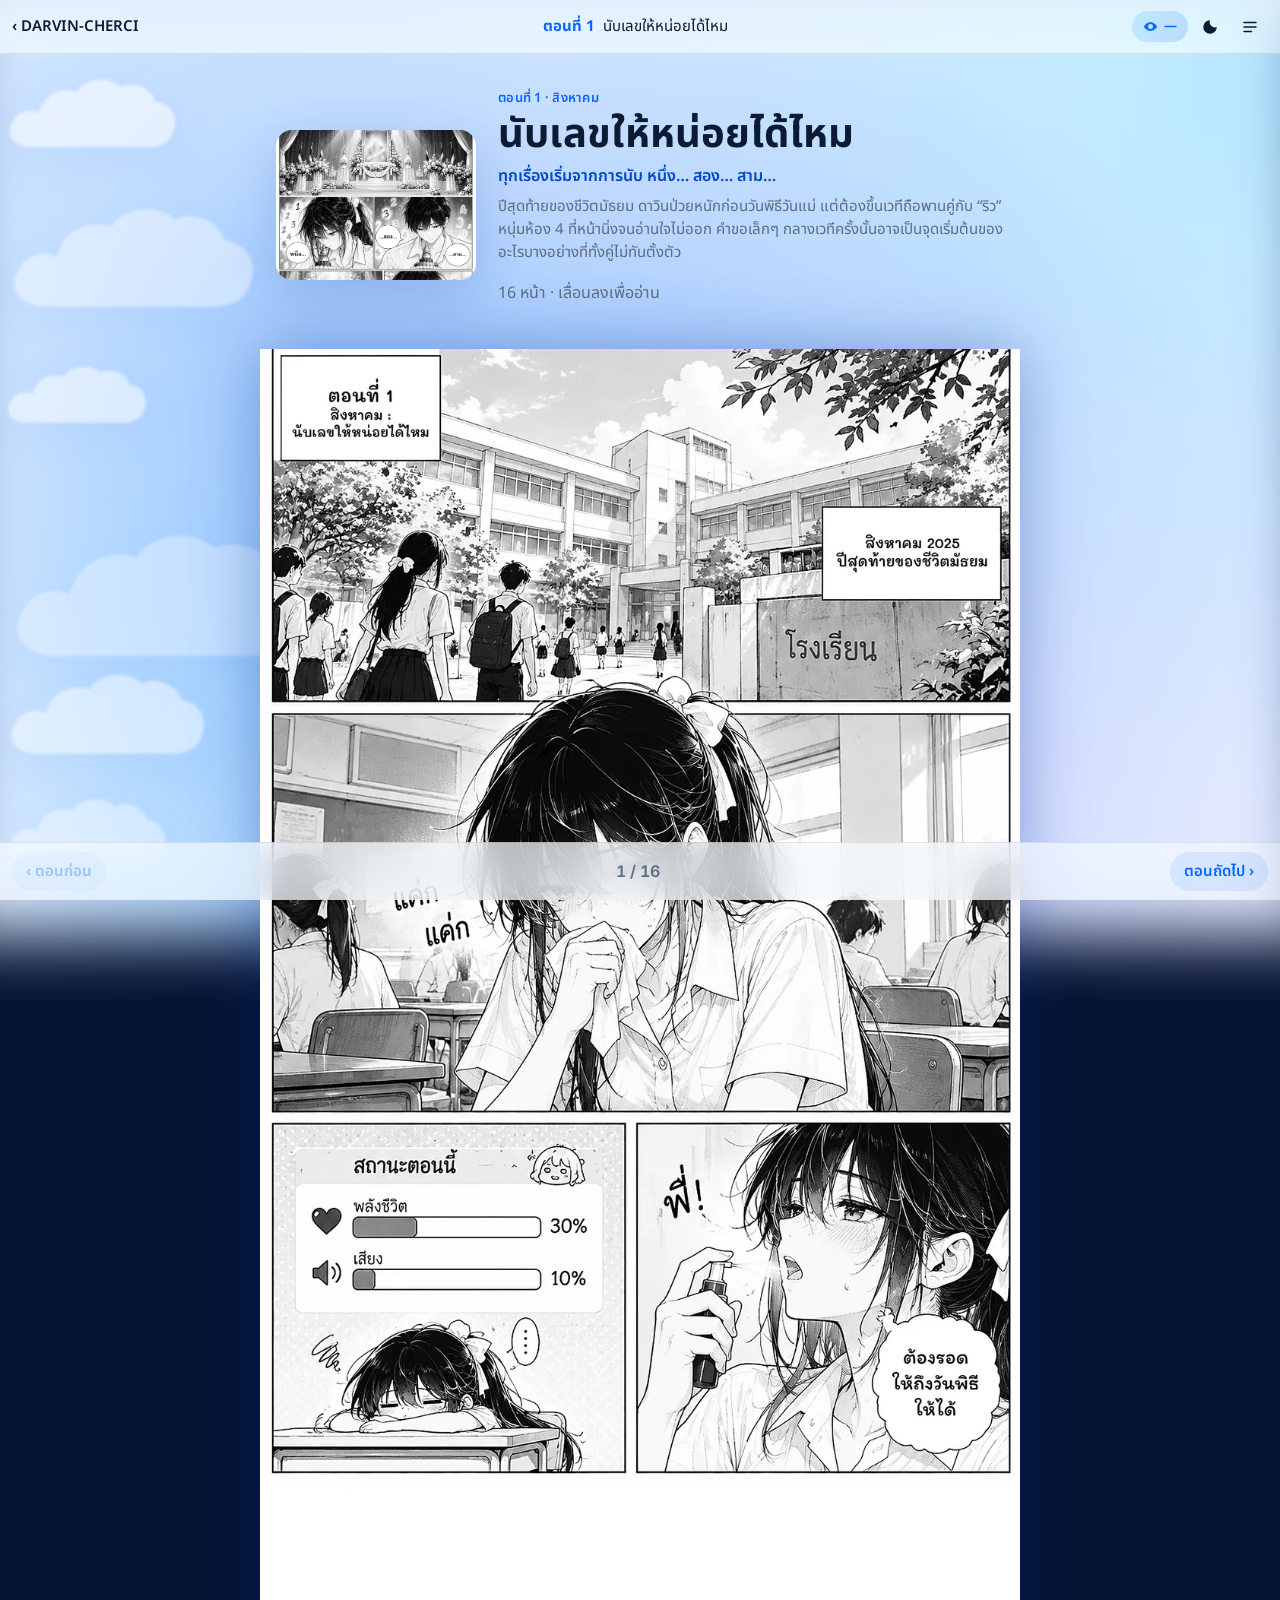
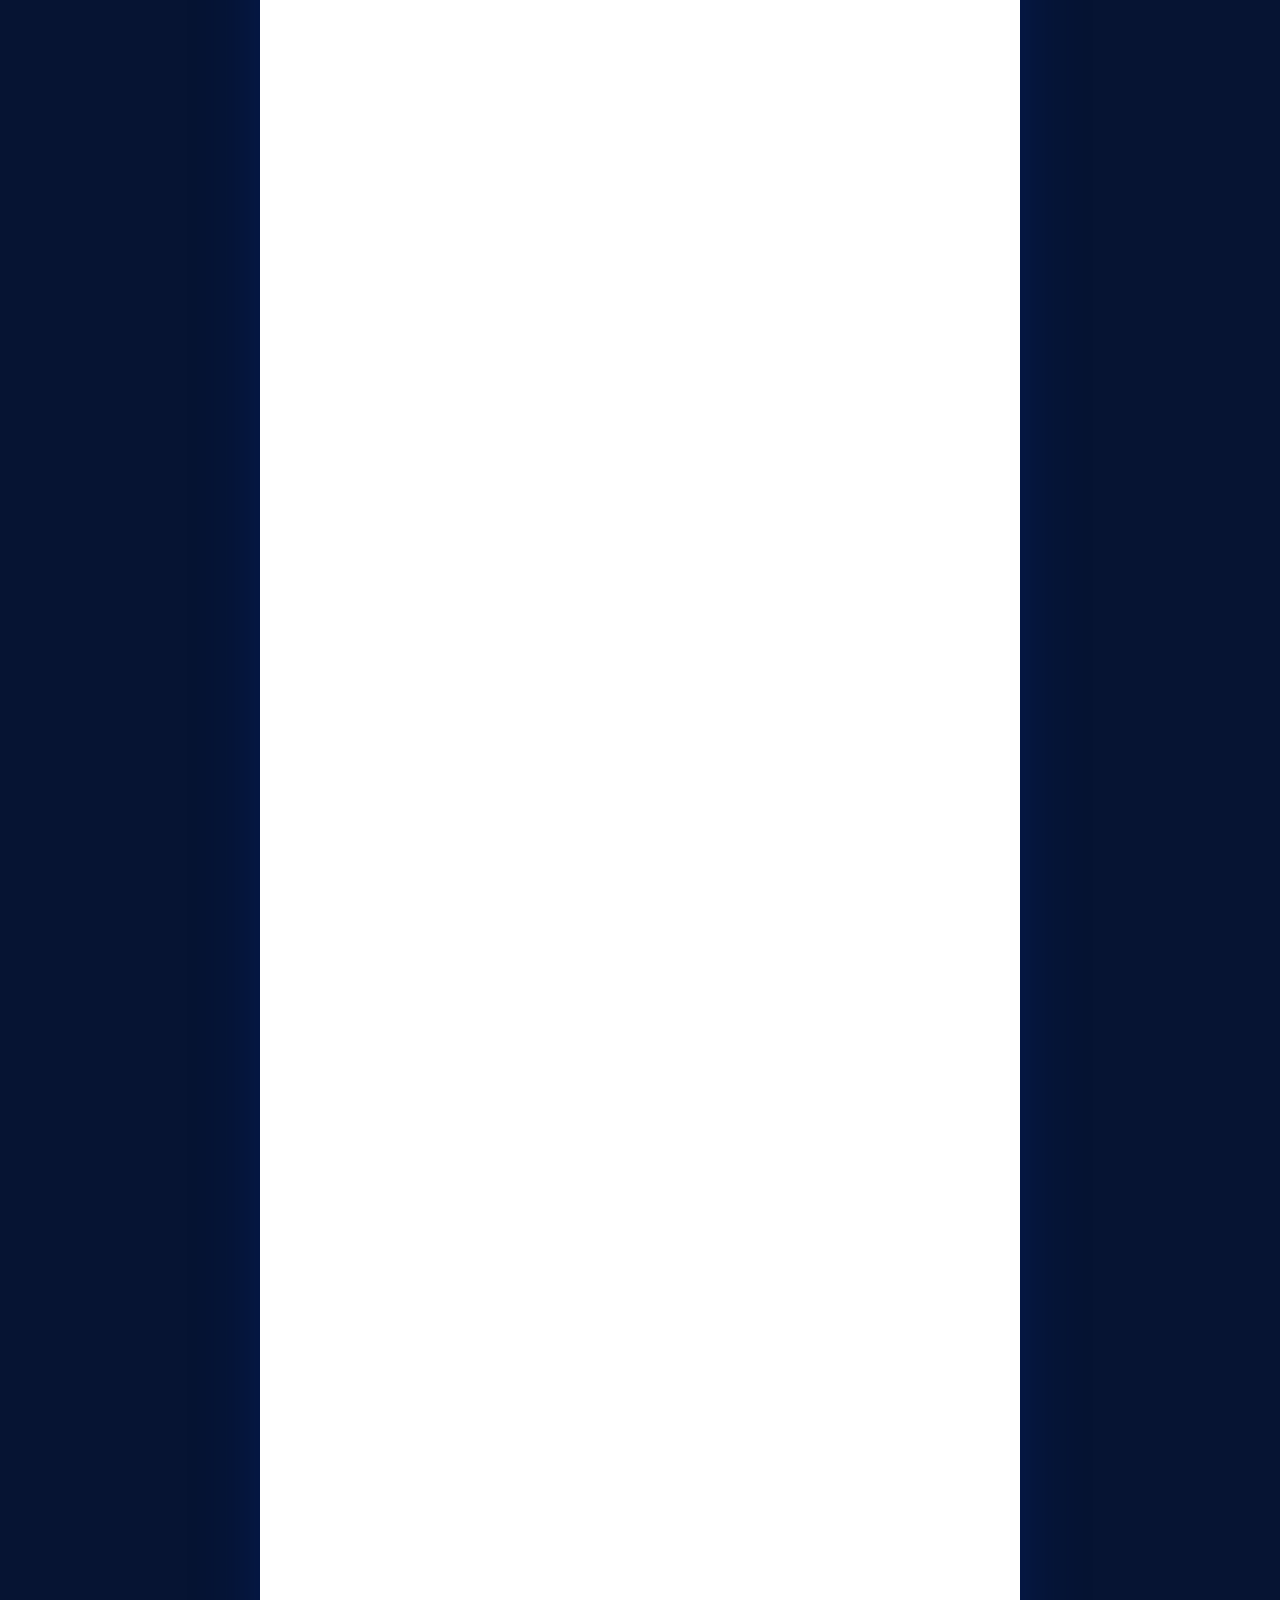
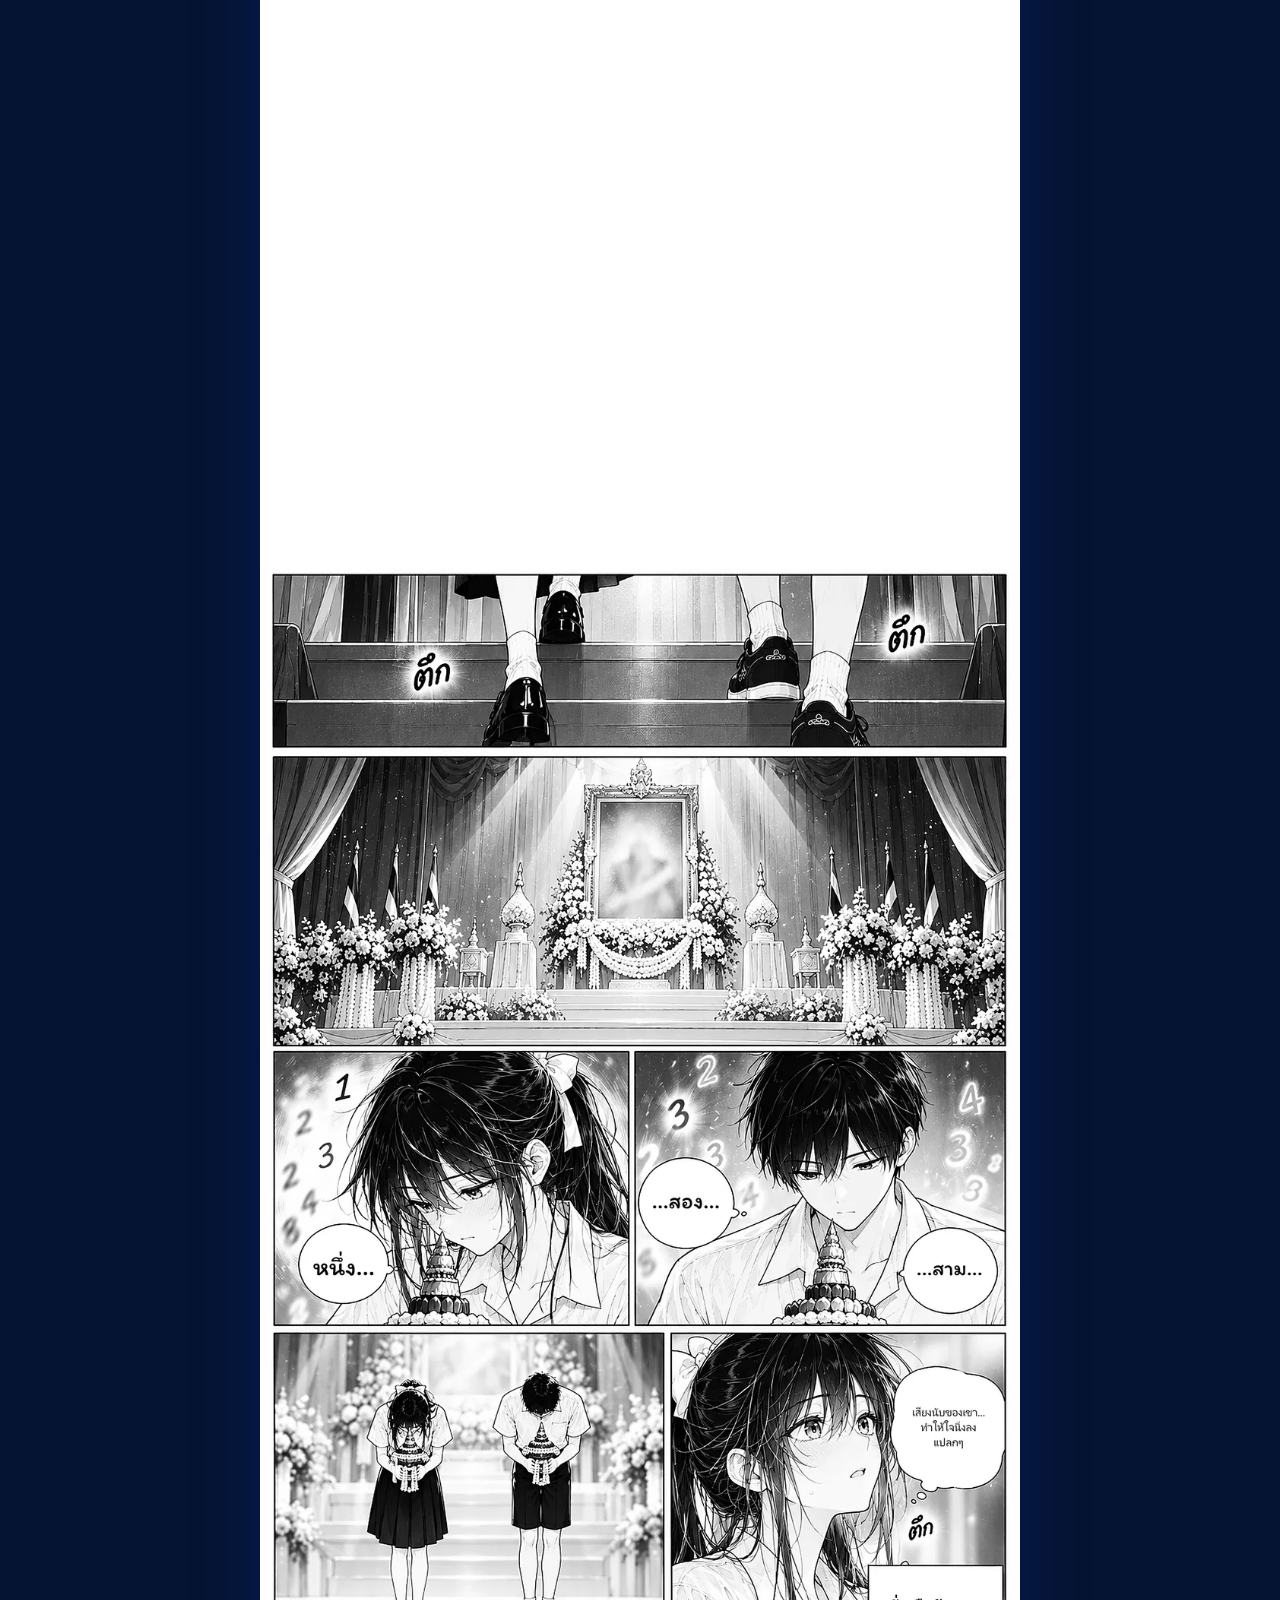
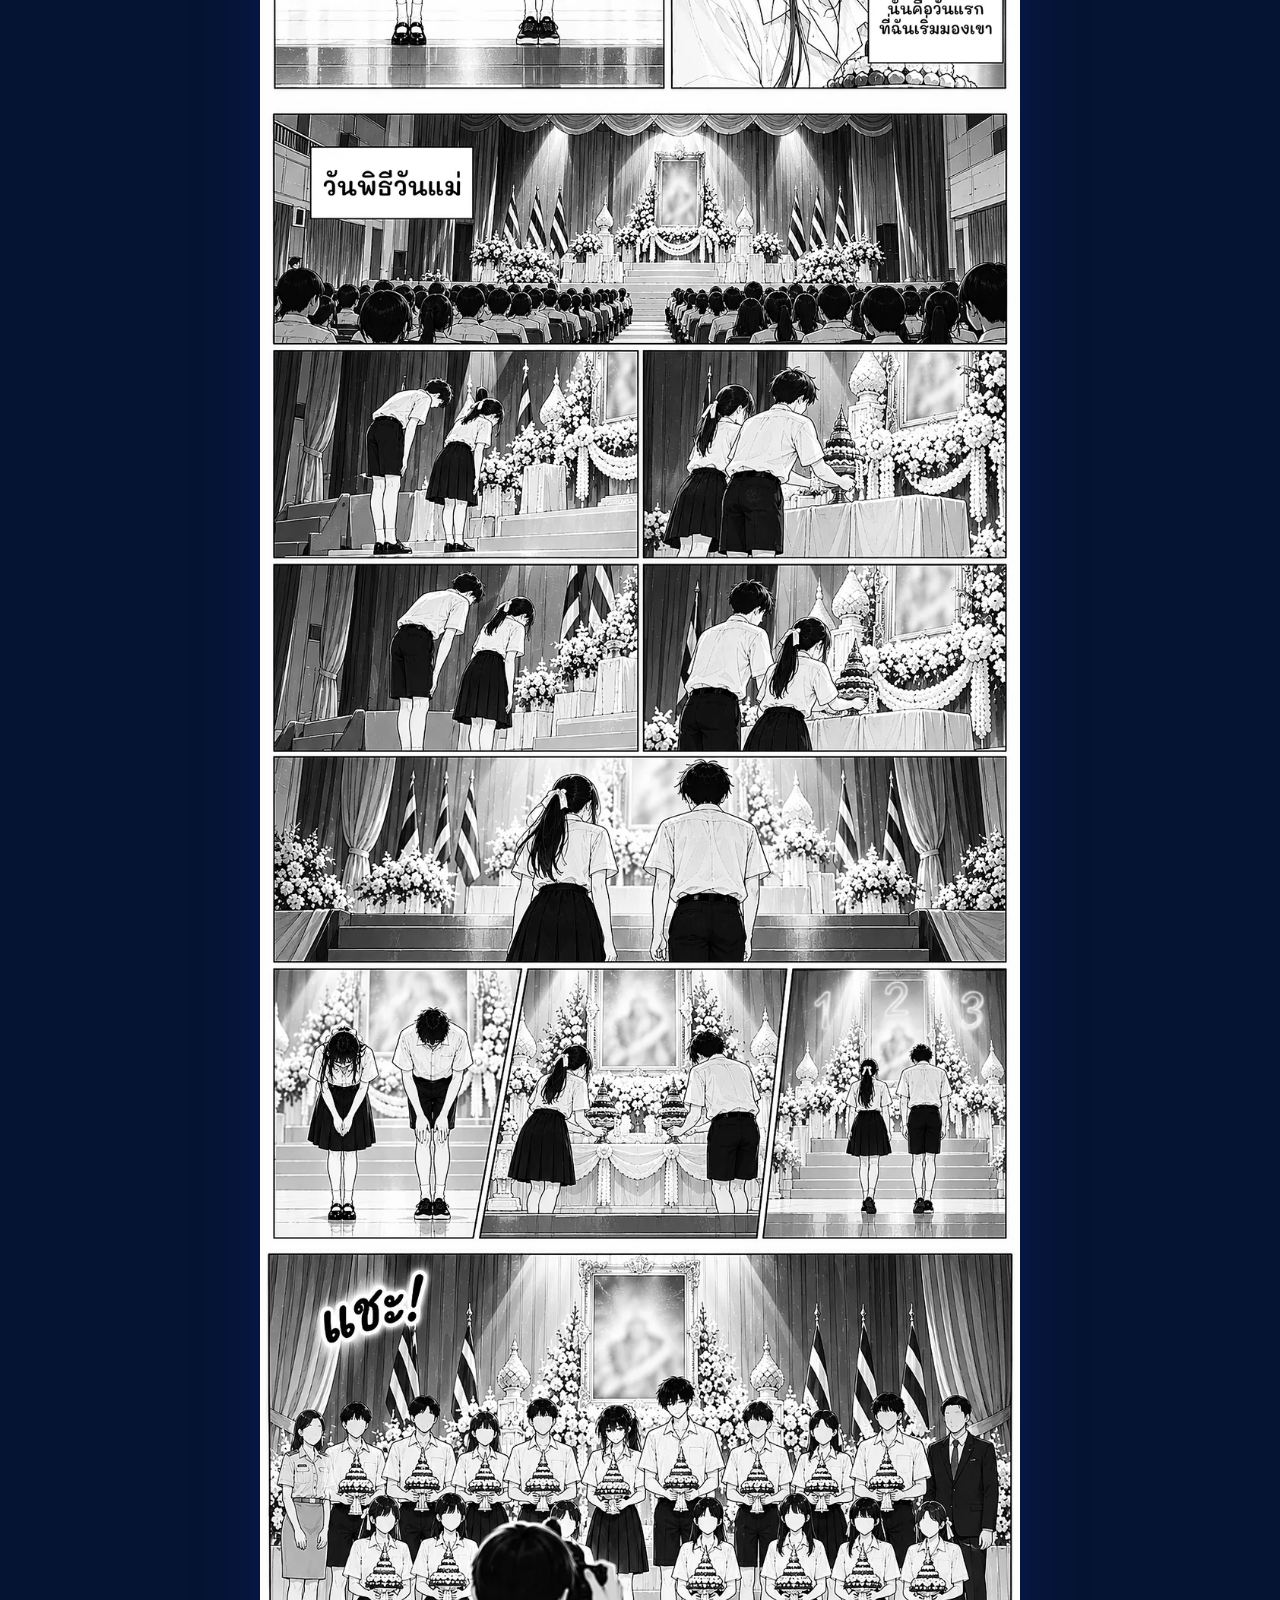
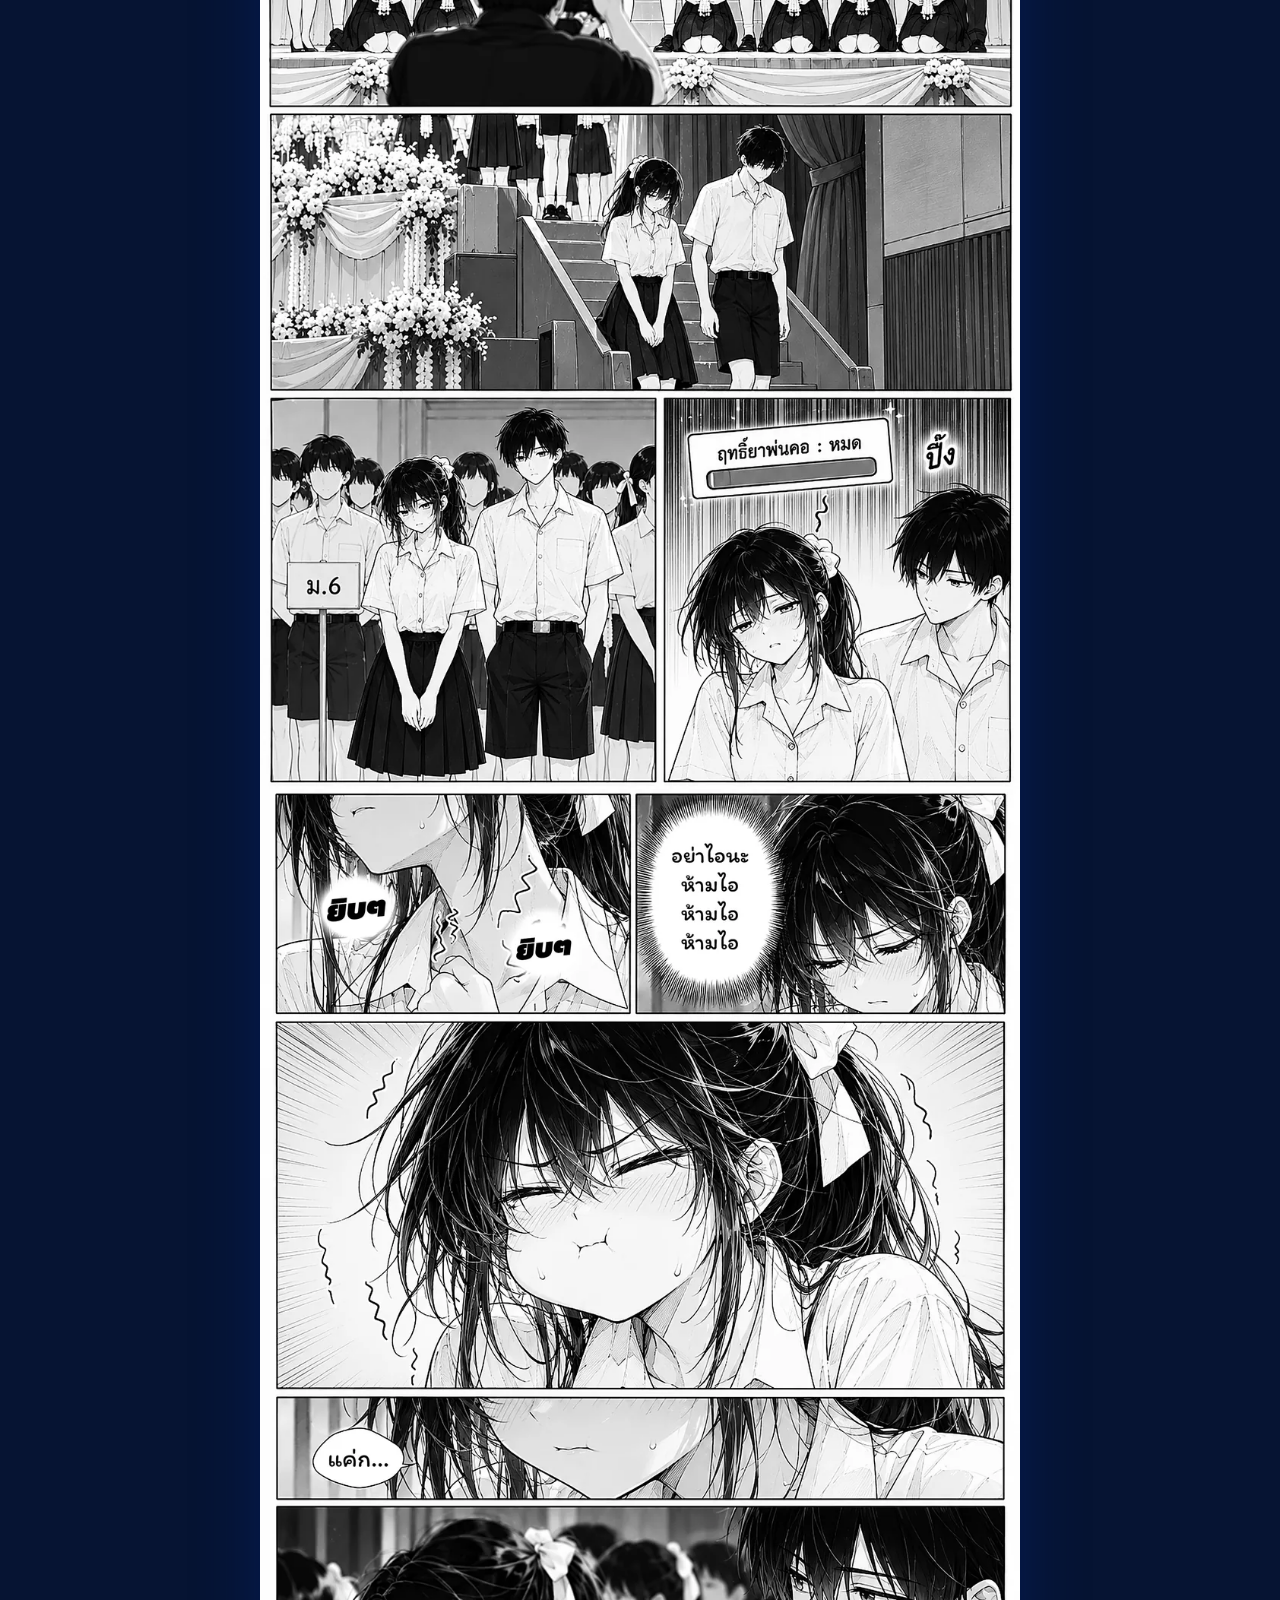
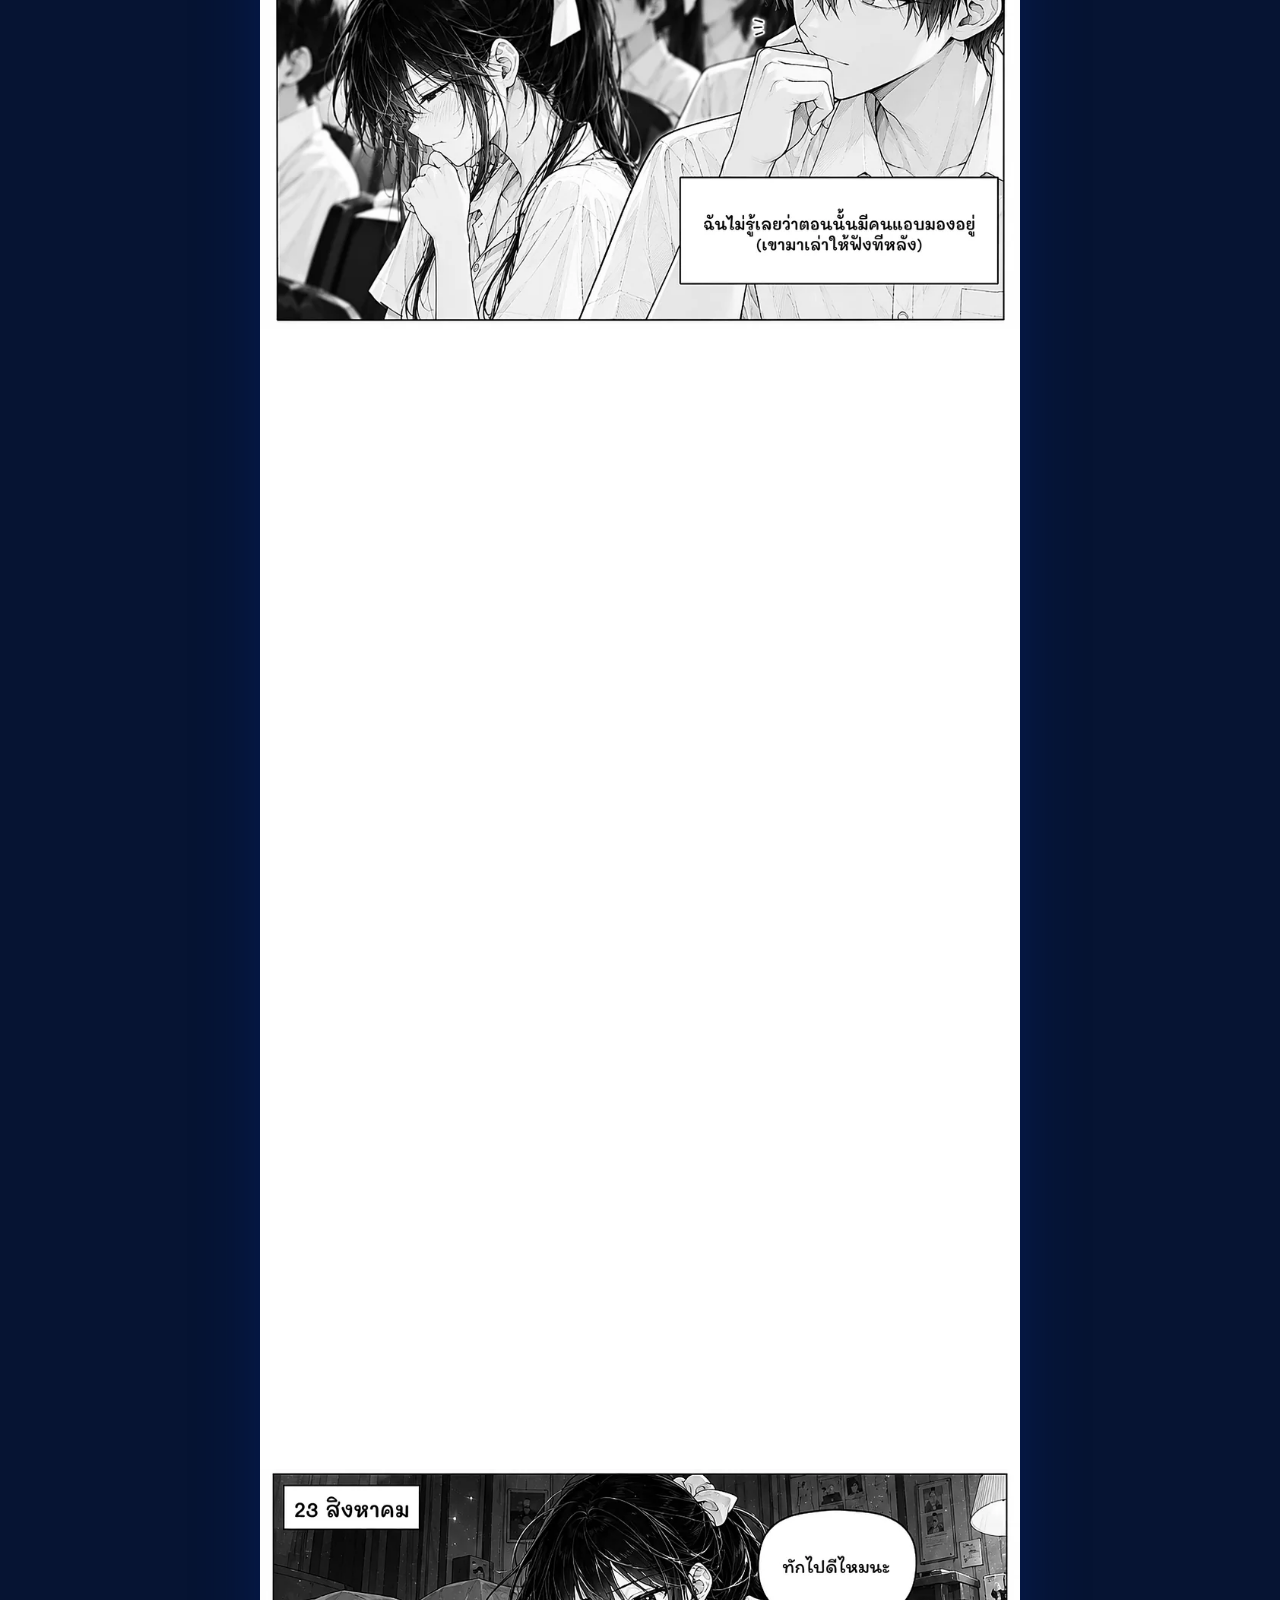
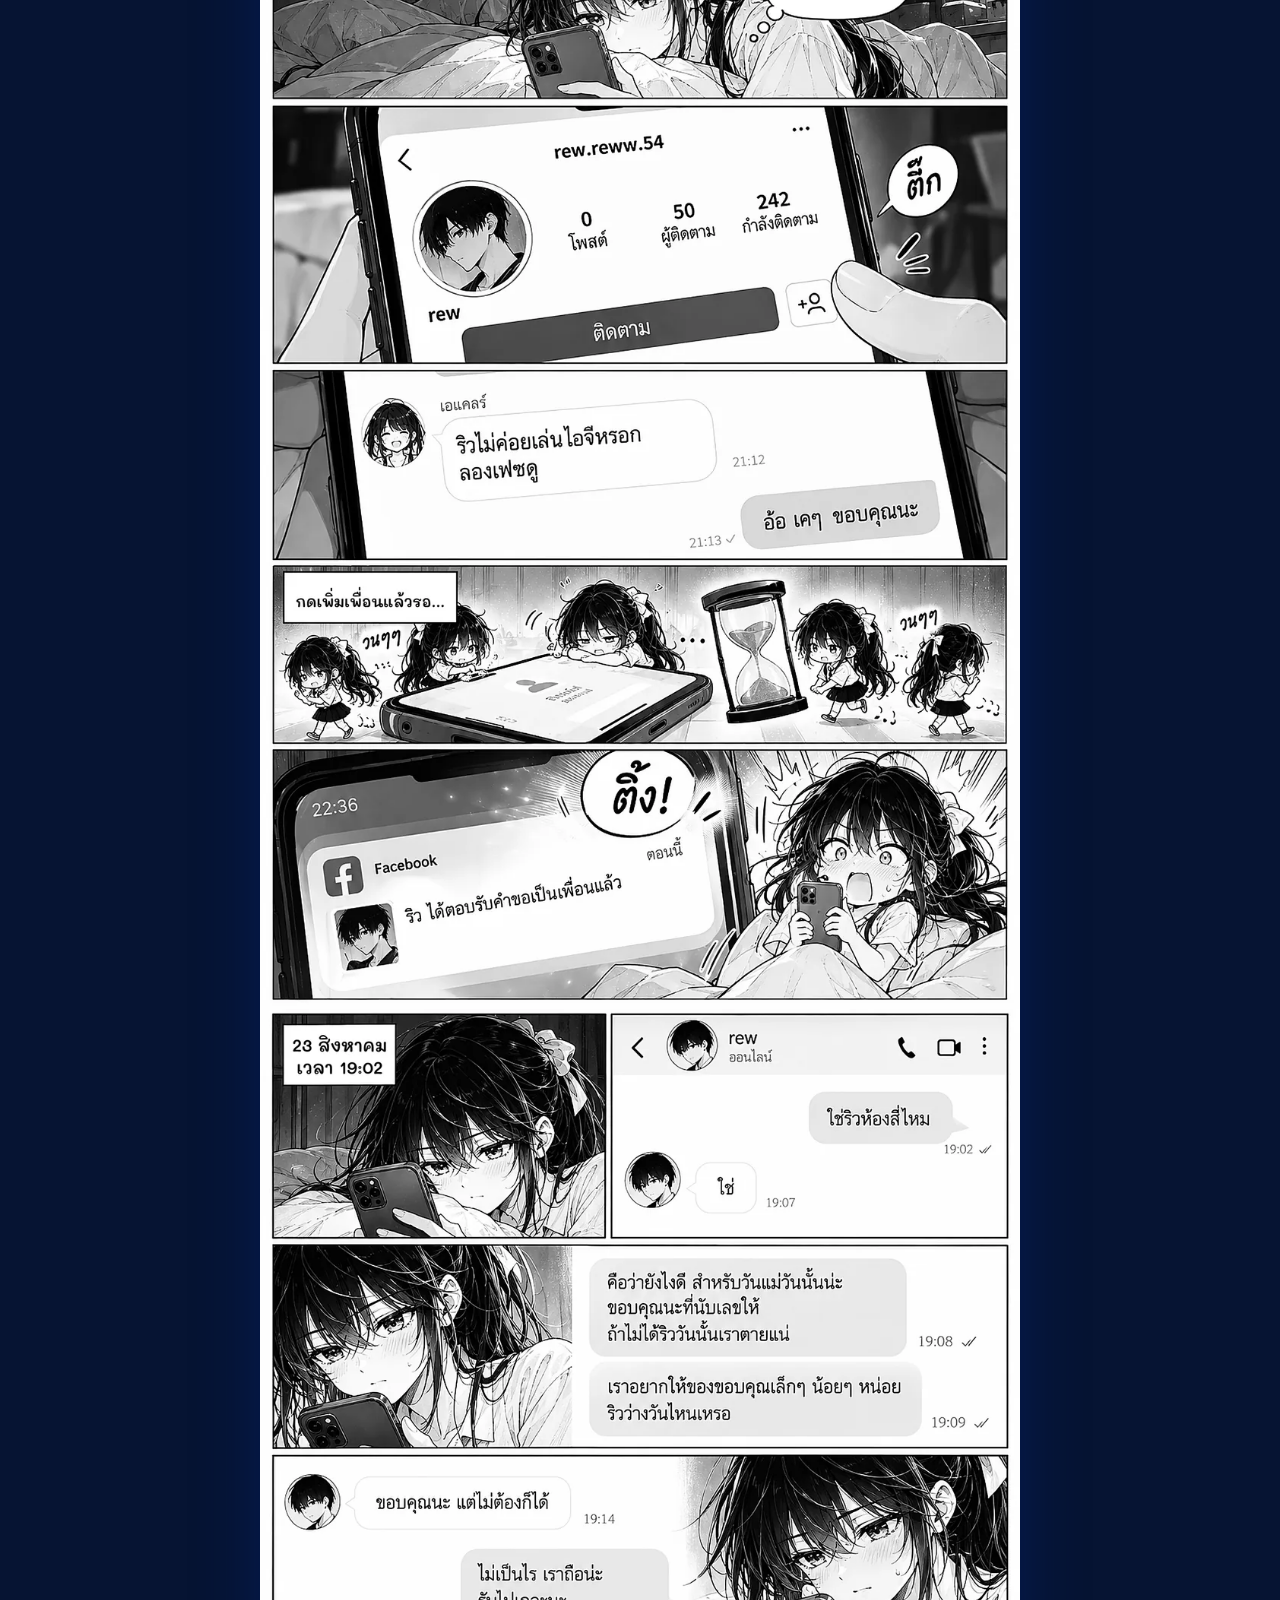
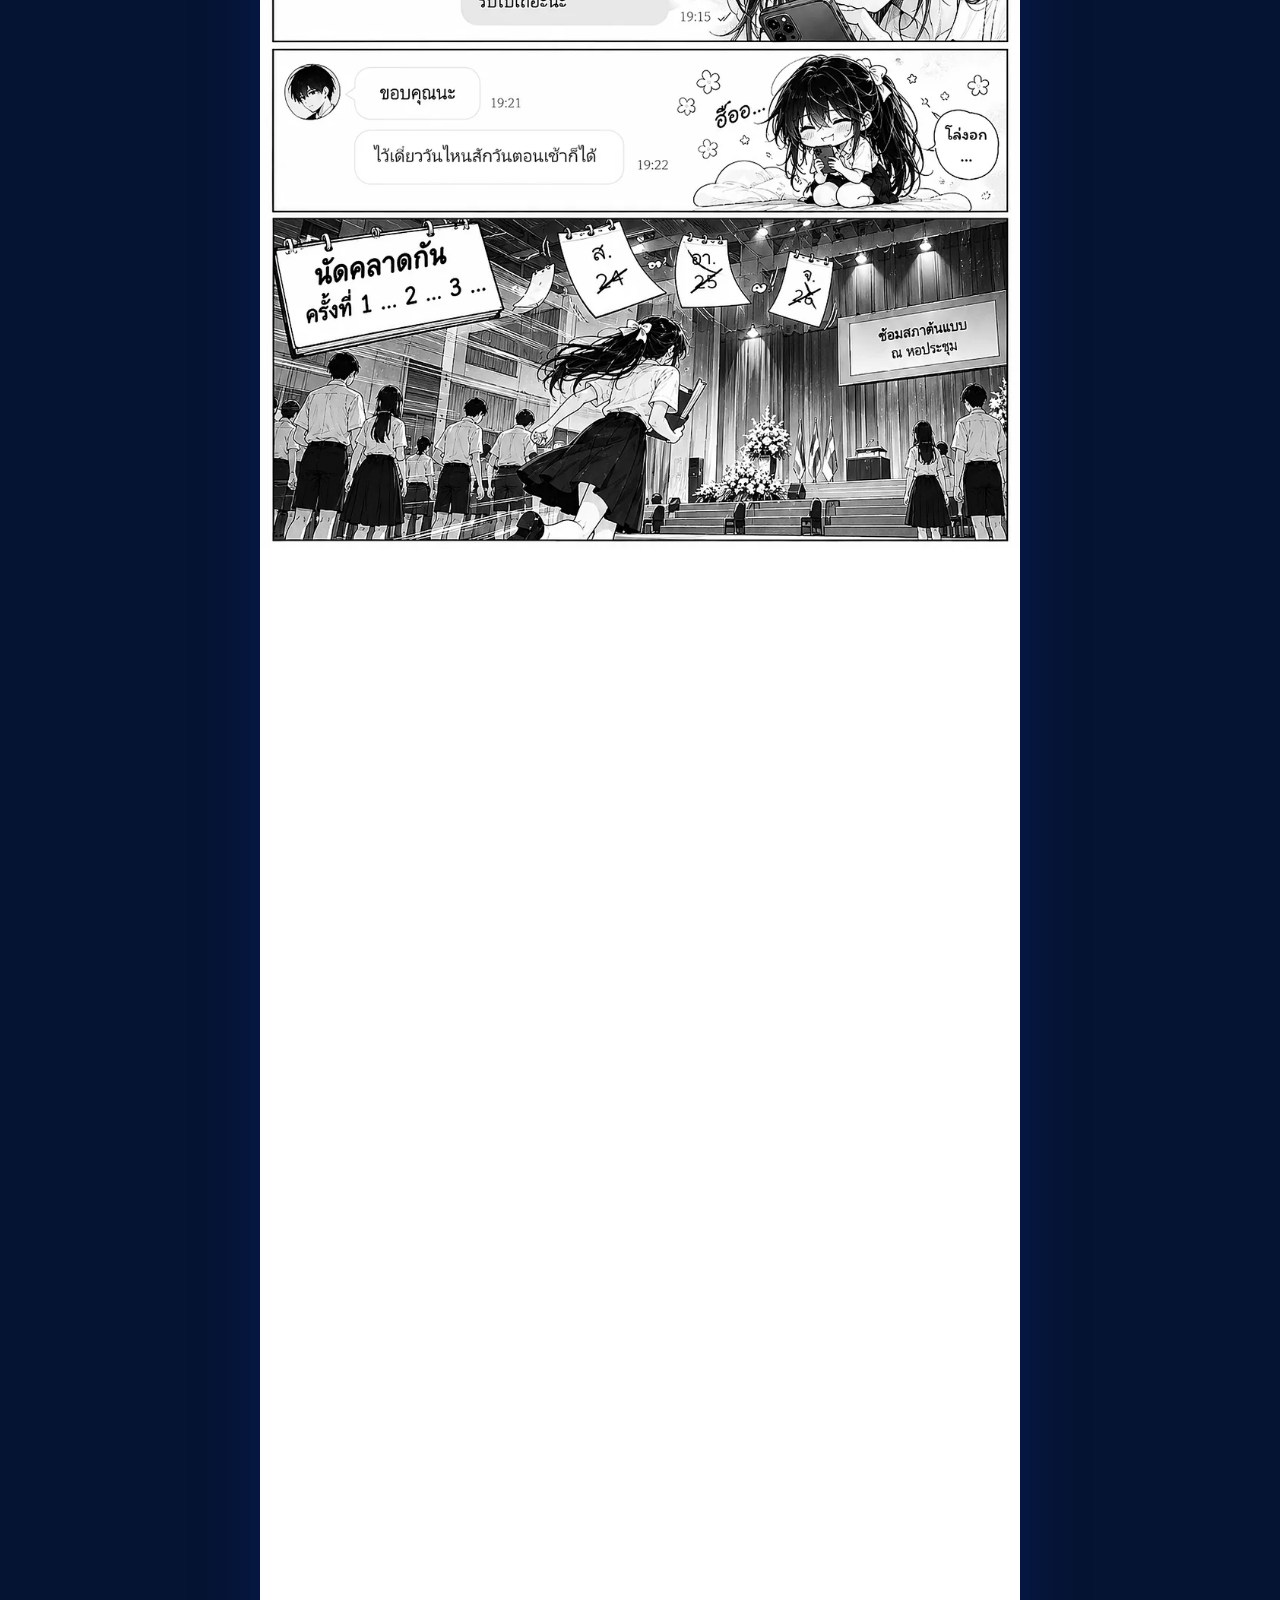
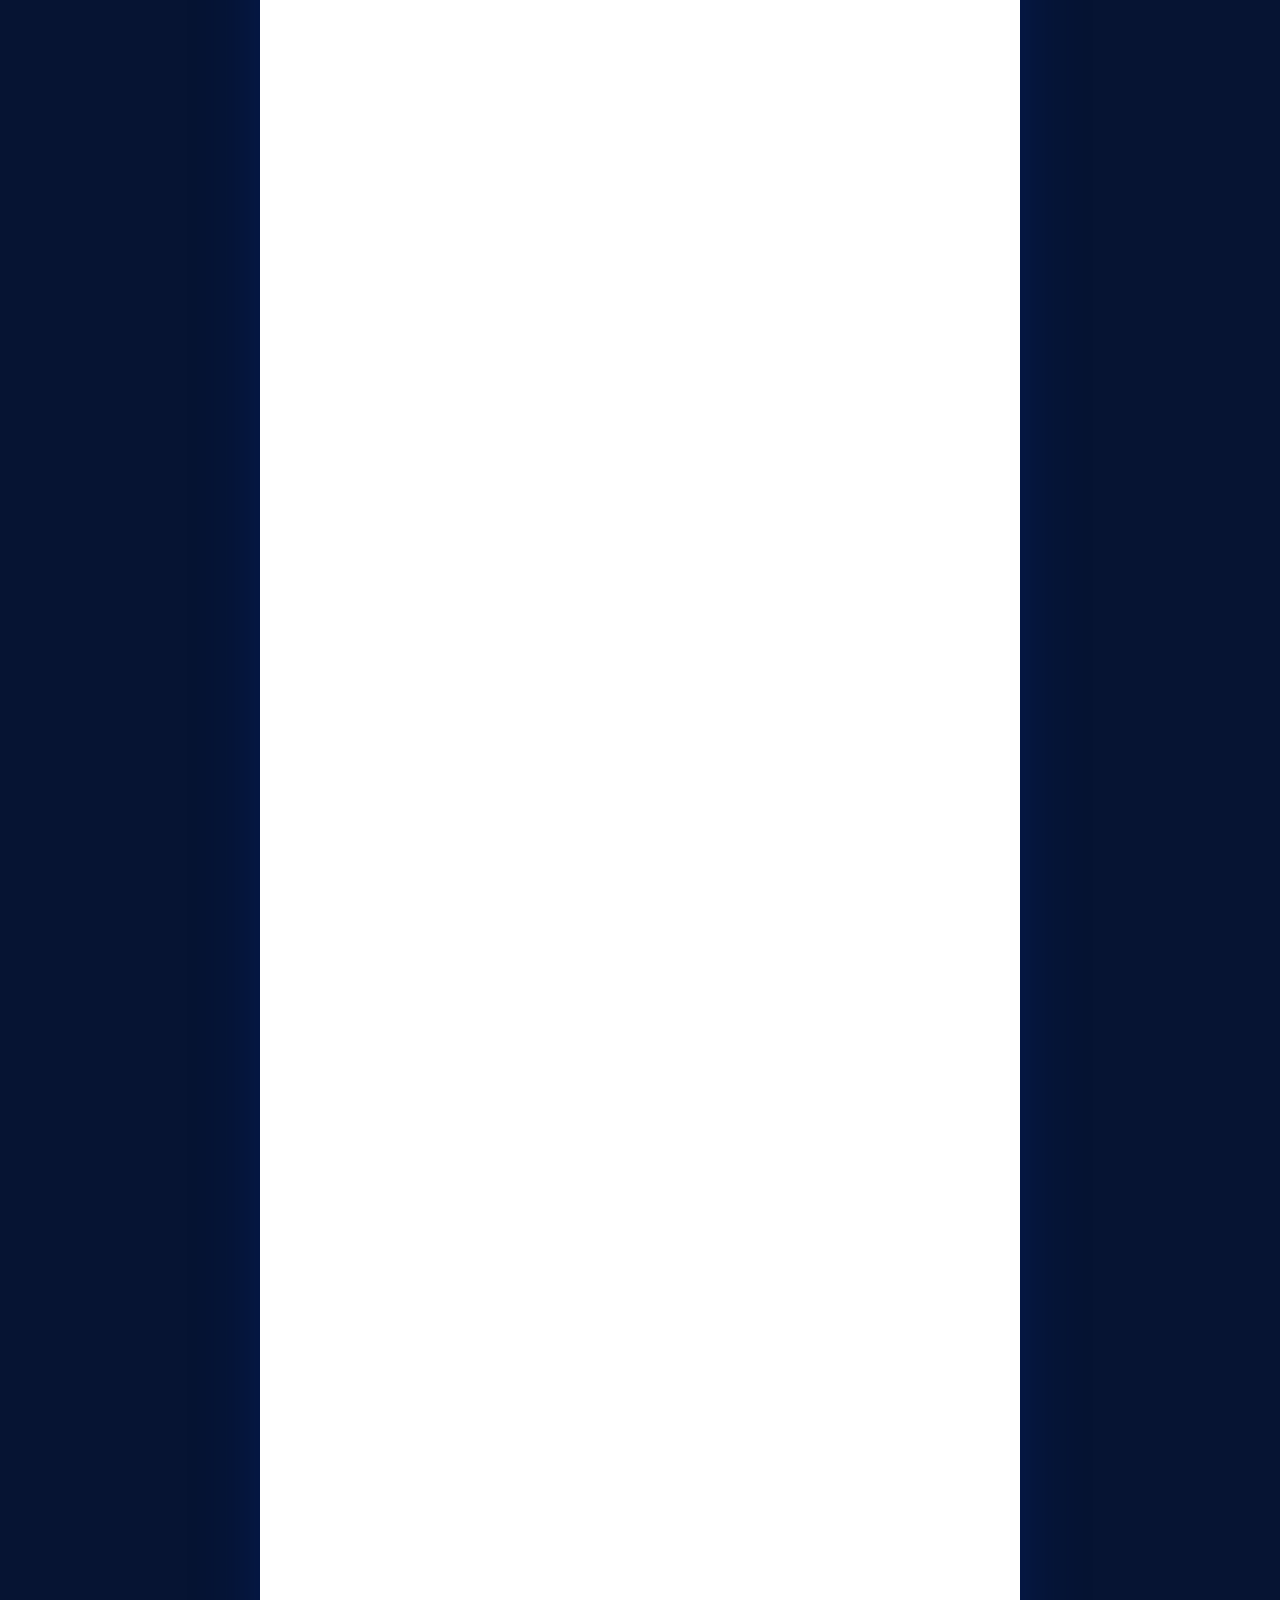
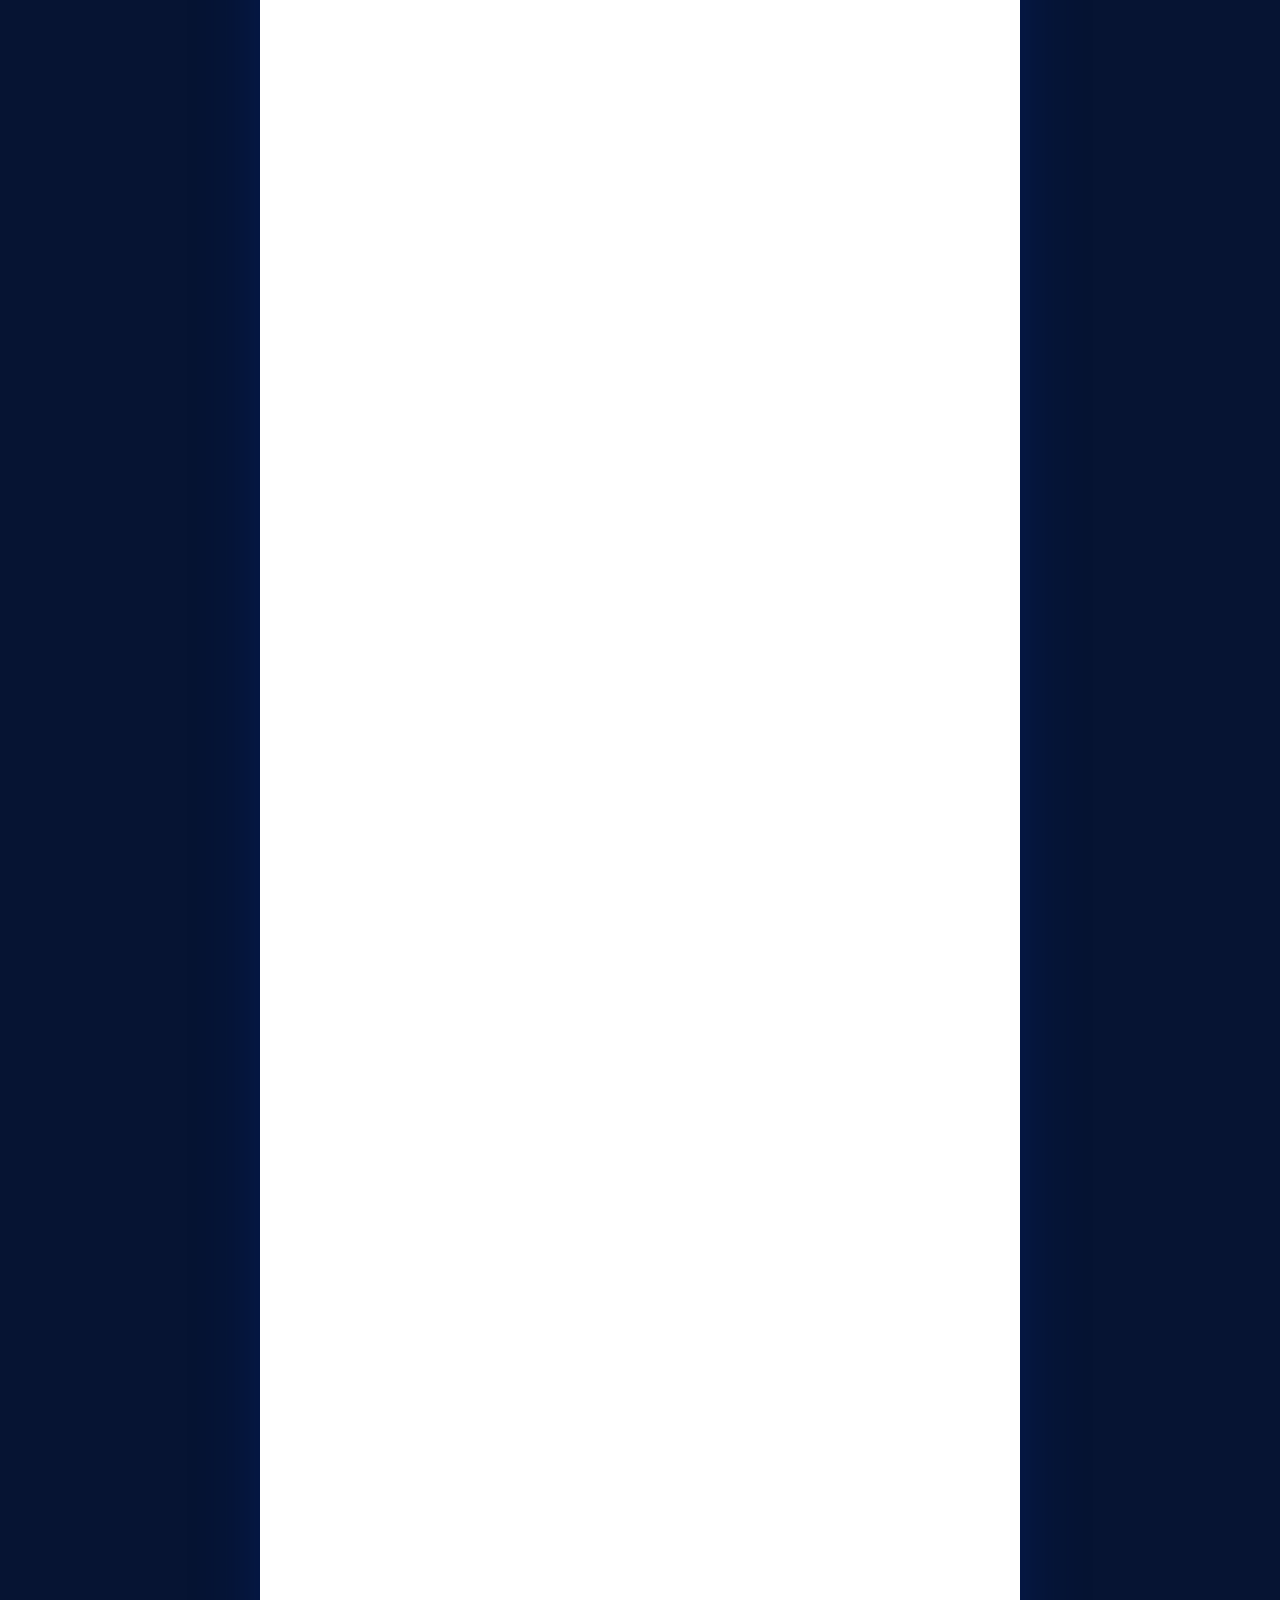
==== commit 2520cbd7: "DARVIN-CHERCI: pencil case 3D, calendar 3D, wooden bookshelf, loader, clouds, donate - Rename site t" ====
--- a/read.html
+++ b/read.html
@@ -1,23 +1,45 @@
 <!doctype html>
-<html lang="th">
+<html lang="th" class="is-loading">
 <head>
   <meta charset="utf-8">
   <meta name="viewport" content="width=device-width, initial-scale=1, viewport-fit=cover">
-  <title>อ่าน — ดินสอสีฟ้า</title>
-  <meta name="description" content="อ่านมังงะ ดินสอสีฟ้า แบบเลื่อนยาวต่อเนื่อง">
+  <title>อ่าน — DARVIN-CHERCI</title>
+  <meta name="description" content="DARVIN-CHERCI อ่านมังงะ ดินสอสีฟ้า แบบเลื่อนยาวต่อเนื่อง">
+  <script>try{var t=localStorage.getItem("dvn-theme");if(t)document.documentElement.dataset.theme=t}catch(e){}</script>
   <meta name="theme-color" content="#061433">
   <link rel="icon" href="assets/favicon.svg" type="image/svg+xml">
   <link rel="preconnect" href="https://fonts.googleapis.com">
   <link rel="preconnect" href="https://fonts.gstatic.com" crossorigin>
   <link href="https://fonts.googleapis.com/css2?family=Noto+Sans+Thai:wght@400;500;600;700;800&family=Inter:wght@400;500;600;700;800&display=swap" rel="stylesheet">
   <link rel="stylesheet" href="assets/css/style.css">
+  <link rel="stylesheet" href="assets/css/features.css">
 </head>
 <body class="reader">
+  <div class="loader" id="loader" role="status" aria-live="polite">
+    <svg id="ld-svg" class="loader-svg" viewBox="0 0 600 190" aria-hidden="true">
+      <defs>
+        <linearGradient id="ld-fade" x1="0" x2="1"><stop offset="0" stop-color="#fff" stop-opacity="0"/><stop offset=".42" stop-color="#fff" stop-opacity="1"/></linearGradient>
+        <mask id="ld-mask" maskUnits="userSpaceOnUse" x="0" y="0" width="600" height="190"><rect width="600" height="190" fill="url(#ld-fade)"/></mask>
+      </defs>
+      <g mask="url(#ld-mask)"><g id="ld-track"><path id="ld-path" d="M0 0"/></g></g>
+      <g id="ld-pencil"><g transform="rotate(-38)">
+        <path d="M0 0 L7 0" class="ld-lead"/>
+        <rect x="6" y="-1.8" width="15" height="3.6" rx="1" class="ld-metal"/>
+        <path d="M20 -2.5 L34 -7.5 L34 7.5 L20 2.5Z" class="ld-metal"/>
+        <rect x="33" y="-7.5" width="118" height="15" rx="3" class="ld-body"/>
+        <path d="M40 -7.5v15M45 -7.5v15M50 -7.5v15M55 -7.5v15M60 -7.5v15" class="ld-rib"/>
+        <rect x="150" y="-7" width="18" height="14" rx="3" class="ld-metal"/>
+        <path d="M118 -10.5 H150 V-8 H121 Q118 -8 118 -10.5Z" class="ld-metal"/>
+        <rect x="36" y="-6" width="112" height="3" rx="1.5" fill="rgba(255,255,255,.35)"/>
+      </g></g>
+    </svg>
+    <p class="loader-text">กำลังโหลด…</p>
+  </div>
   <canvas id="bg-canvas" aria-hidden="true"></canvas>
   <div class="r-progress" aria-hidden="true"><span id="r-bar"></span></div>
 
   <header class="r-top" id="r-top">
-    <a class="r-back" href="./" aria-label="กลับหน้าแรก">‹ <span>ดินสอสีฟ้า</span></a>
+    <a class="r-back" href="./" aria-label="กลับหน้าแรก">‹ <span>DARVIN-CHERCI</span></a>
     <div class="r-title" id="r-title"></div>
     <div class="r-tools">
       <span class="visit-pill" data-visits-wrap title="จำนวนผู้เข้าชมทั้งหมด">
--- a/assets/css/style.css
+++ b/assets/css/style.css
@@ -49,7 +49,7 @@
 .muted { color: var(--muted); }
 .eyebrow { margin: 0 0 4px; font-size: 13px; font-weight: 600; letter-spacing: .02em; color: var(--accent); }
 
-#bg-canvas { position: fixed; inset: 0; width: 100%; height: 100%; z-index: -1; filter: blur(30px) saturate(1.1); transform: scale(1.08); }
+#bg-canvas { position: fixed; inset: 0; width: 100%; height: 100%; z-index: -2; filter: blur(30px) saturate(1.1); transform: scale(1.08); }
 
 /* ---------- ปุ่ม ---------- */
 .btn {
@@ -195,25 +195,6 @@
 .feat p { margin: 0; color: var(--muted); font-size: 15px; }
 .feat-ic { width: 46px; height: 46px; border-radius: 14px; display: grid; place-items: center; font-size: 22px; color: #fff;
   background: linear-gradient(135deg, var(--sky), var(--accent-2)); box-shadow: 0 8px 20px rgba(10, 102, 255, .35); }
-
-/* ---------- ชั้นหนังสือวงกลม 3D ---------- */
-.ring-stage { height: 430px; perspective: 1400px; perspective-origin: 50% 35%; display: grid; place-items: center; overflow: hidden; touch-action: pan-y; cursor: grab; user-select: none; }
-.ring-stage.grab { cursor: grabbing; }
-.ring { position: relative; width: 250px; height: 188px; transform-style: preserve-3d; --r: 360px; }
-.ring-item {
-  position: absolute; inset: 0; padding: 0; border: 0; background: none; cursor: pointer; border-radius: 16px;
-  transform: rotateY(calc(var(--i) * 45deg)) translateZ(var(--r)); backface-visibility: hidden;
-  transition: filter .4s;
-  filter: brightness(.82) saturate(.8);
-  -webkit-box-reflect: below 10px linear-gradient(transparent 60%, rgba(0, 0, 0, .28));
-}
-.ring-item.front { filter: none; }
-.ring-item img { width: 100%; height: 100%; object-fit: cover; border-radius: 16px; box-shadow: 0 16px 40px rgba(10, 50, 140, .35); pointer-events: none; }
-.ring-label { position: absolute; left: 10px; bottom: 10px; right: 10px; text-align: left; font-size: 13px; color: #fff;
-  padding: 6px 10px; border-radius: 10px; background: rgba(6, 20, 60, .55); backdrop-filter: blur(8px); }
-.ring-caption { text-align: center; min-height: 150px; padding: 0 16px; }
-.ring-caption h3 { margin: 0; font-size: 28px; }
-.ring-caption p { margin: 2px 0 12px; color: var(--muted); }
 
 /* ---------- ตัวละคร ---------- */
 .char-grid { display: grid; grid-template-columns: repeat(3, 1fr); gap: 22px; }
@@ -347,9 +328,6 @@
   .gnav-tools { margin-left: auto; }
   .hero { padding-top: 32px; }
   .hero-side { font-size: 16px; }
-  .ring-stage { height: 320px; perspective: 900px; }
-  .ring { width: 170px; height: 128px; }
-  .ring-label { font-size: 11px; }
   .r-intro { grid-template-columns: 1fr; text-align: left; padding-top: 22px; }
   .r-intro-img { max-width: 320px; }
   .r-back span { display: none; }
--- a/assets/css/features.css
+++ b/assets/css/features.css
@@ -0,0 +1,376 @@
+/* DARVIN-CHERCI — ส่วนที่เพิ่ม: หน้าโหลด, เมฆ, กระเป๋าดินสอ, ปฏิทิน 3D, ชั้นวางหนังสือไม้, โดเนท */
+:root {
+  --ld-ink: #0a2a7a; --ld-pen: #1f6bff; --loader-bg: rgba(243, 247, 255, .97); --paper: #fffdf8;
+  --heart: url("data:image/svg+xml,%3Csvg xmlns='http://www.w3.org/2000/svg' viewBox='0 0 120 110'%3E%3Cpath d='M60 104C20 76 4 54 4 34 4 16 18 4 34 4c12 0 21 6 26 16 5-10 14-16 26-16 16 0 30 12 30 30 0 20-16 42-56 70z'/%3E%3C/svg%3E");
+}
+@media (prefers-color-scheme: dark) { :root:not([data-theme="light"]) { --ld-ink: #6cc4ff; --ld-pen: #3d8bff; --loader-bg: rgba(5, 11, 26, .97); } }
+:root[data-theme="dark"] { --ld-ink: #6cc4ff; --ld-pen: #3d8bff; --loader-bg: rgba(5, 11, 26, .97); }
+.sr-only { position: absolute !important; width: 1px; height: 1px; padding: 0; margin: -1px; overflow: hidden; clip: rect(0 0 0 0); white-space: nowrap; border: 0; }
+.sr-only button:focus { position: fixed; left: 16px; top: 70px; width: auto; height: auto; clip: auto; z-index: 99; padding: 8px 14px; border-radius: 12px; background: var(--surface-solid); }
+
+/* ---------- หน้าโหลด: ดินสอขีดเส้นยาว ม้วนเป็นหัวใจเป็นจังหวะ ---------- */
+.loader {
+  position: fixed; inset: 0; z-index: 300; display: grid; place-items: center; align-content: center; gap: 2px;
+  background: var(--loader-bg); opacity: 0; visibility: hidden; transition: opacity .45s ease, visibility 0s linear .45s;
+}
+html.is-loading .loader { opacity: 1; visibility: visible; transition: opacity .25s ease; }
+.loader-svg { width: min(560px, 92vw); height: auto; overflow: visible; }
+#ld-path { fill: none; stroke: var(--ld-ink); stroke-width: 4.2; stroke-linecap: round; stroke-linejoin: round; }
+.ld-body { fill: var(--ld-pen); }
+.ld-metal { fill: #cfd8e6; stroke: #8391a7; stroke-width: .7; }
+.ld-lead { stroke: #23324f; stroke-width: 2.4; stroke-linecap: round; }
+.ld-rib { stroke: rgba(0, 0, 0, .2); stroke-width: 1.2; }
+.loader-text { margin: 0; color: var(--muted); font-size: 14px; letter-spacing: .04em; animation: ld-blink 1.6s ease-in-out infinite; }
+@keyframes ld-blink { 50% { opacity: .45; } }
+
+/* ---------- เมฆจางๆ (ธีมสว่างเท่านั้น) ---------- */
+.clouds { position: fixed; inset: 0; z-index: -1; pointer-events: none; overflow: hidden; }
+.cloud { position: absolute; top: var(--top); left: 0; width: var(--w); color: #fff; opacity: var(--op);
+  filter: blur(1.5px) drop-shadow(0 10px 22px rgba(70, 130, 230, .16)); animation: cloud-drift var(--dur) linear var(--delay) infinite; will-change: transform; }
+.cloud svg { width: 100%; height: auto; display: block; }
+@keyframes cloud-drift { from { transform: translateX(-35vw); } to { transform: translateX(110vw); } }
+:root[data-theme="dark"] .clouds { display: none; }
+@media (prefers-color-scheme: dark) { :root:not([data-theme="light"]) .clouds { display: none; } }
+
+/* ---------- เวทีกระเป๋าดินสอ ---------- */
+.stage-cue {
+  position: absolute; left: 50%; bottom: 44px; transform: translateX(-50%); display: flex; align-items: center; gap: 10px;
+  padding: 8px 14px; border-radius: 999px; background: var(--surface); backdrop-filter: blur(12px); box-shadow: var(--shadow);
+  font-size: 13px; font-weight: 600; color: var(--accent); pointer-events: none; white-space: nowrap; transition: opacity .4s, transform .4s;
+}
+.stage-cue.hide { opacity: 0; transform: translate(-50%, 10px); }
+.cue-track { position: relative; width: 58px; height: 6px; border-radius: 3px; background: rgba(10, 102, 255, .18); }
+.cue-dot { position: absolute; top: 50%; left: 44px; width: 14px; height: 14px; margin-top: -7px; border-radius: 50%;
+  background: linear-gradient(135deg, var(--sky), var(--accent)); box-shadow: 0 0 0 4px rgba(56, 182, 255, .25); animation: cue 1.9s ease-in-out infinite; }
+@keyframes cue { 0%, 18% { left: 44px; } 65%, 100% { left: 0; } }
+.stage-btn {
+  position: absolute; right: 14px; top: 14px; padding: 8px 15px; border: 0; border-radius: 999px; cursor: pointer;
+  background: var(--surface); backdrop-filter: blur(12px); box-shadow: var(--shadow); font-size: 13px; font-weight: 600; color: var(--accent);
+}
+.stage-btn:hover { background: var(--surface-solid); }
+.stage.no-webgl .stage-btn, .stage.no-webgl .stage-cue { display: none; }
+#hero3d:focus-visible { outline-offset: -6px; }
+
+/* ---------- เมนูเริ่มอ่าน (ใต้กระเป๋าดินสอ) ---------- */
+.hero-cta { display: grid; grid-template-columns: 1fr 1fr; gap: 16px; margin-top: 18px; }
+.cta { display: flex; align-items: center; gap: 14px; min-width: 0; padding: 16px 20px; border-radius: 20px; color: var(--ink);
+  background: var(--surface); backdrop-filter: blur(16px); -webkit-backdrop-filter: blur(16px); box-shadow: var(--shadow); transition: transform .3s, box-shadow .3s; }
+.cta:hover { text-decoration: none; transform: translateY(-3px); box-shadow: var(--shadow-lg); }
+.cta-ic { width: 48px; height: 48px; flex: none; display: grid; place-items: center; border-radius: 15px; font-size: 22px; color: #fff;
+  background: linear-gradient(135deg, var(--sky), var(--accent-2)); box-shadow: 0 8px 20px rgba(10, 102, 255, .3); }
+.cta.alt .cta-ic { background: linear-gradient(135deg, #7fd0ff, #0a66ff); }
+.cta-txt { display: flex; flex-direction: column; min-width: 0; }
+.cta-txt b { font-size: 18px; color: var(--accent); }
+.cta-txt small { overflow: hidden; color: var(--muted); font-size: 13px; white-space: nowrap; text-overflow: ellipsis; }
+.cta-go { margin-left: auto; font-size: 30px; line-height: 1; color: var(--accent); transition: transform .3s; }
+.cta:hover .cta-go { transform: translateX(4px); }
+.gnav-menu a.gnav-donate { color: var(--accent); opacity: 1; font-weight: 600; }
+
+/* ====================== ปฏิทิน 3D ====================== */
+.cal-sec { padding-top: 64px; }
+.cal-scene { --calw: min(430px, 84vw); position: relative; display: flex; justify-content: center; padding: 56px 0 130px; perspective: 1600px; overflow-x: clip; }
+html { overflow-x: clip; }
+.cal { position: relative; width: var(--calw); z-index: 2; transform-style: preserve-3d; --rx: 0deg; --ry: 0deg;
+  transform: rotateX(calc(5deg + var(--rx))) rotateY(var(--ry)); transition: transform .6s cubic-bezier(.2, .8, .2, 1); }
+.cal-hanger { position: absolute; left: 50%; top: -46px; width: 130px; height: 44px; margin-left: -65px; pointer-events: none; }
+.cal-hanger::before { content: ""; position: absolute; inset: 0;
+  background: linear-gradient(to bottom right, transparent calc(50% - 1.2px), #7d8aa0 50%, transparent calc(50% + 1.2px)) left / 50% 100% no-repeat,
+              linear-gradient(to bottom left, transparent calc(50% - 1.2px), #7d8aa0 50%, transparent calc(50% + 1.2px)) right / 50% 100% no-repeat; }
+.cal-hanger::after { content: ""; position: absolute; left: 50%; top: -7px; width: 14px; height: 14px; margin-left: -7px; border-radius: 50%;
+  background: radial-gradient(circle at 35% 35%, #fff, #9aa7bb 60%, #5d6b80); box-shadow: 0 2px 4px rgba(0, 0, 0, .3); }
+.cal-body { position: relative; aspect-ratio: 44 / 58; container-type: inline-size; transform-style: preserve-3d; }
+.cal-body::before { content: ""; position: absolute; inset: -12px -12px -18px; border-radius: 18px; transform: translateZ(-10px);
+  background: linear-gradient(160deg, #1a56c9, #0a2a66); box-shadow: 0 34px 70px rgba(10, 40, 110, .38); transition: background .8s; }
+.cal-body::after { content: ""; position: absolute; left: 5px; right: 5px; bottom: -9px; height: 10px; border-radius: 0 0 10px 10px; transform: translateZ(-3px);
+  background: repeating-linear-gradient(#ffffff 0 1px, #d5deec 1px 2px); box-shadow: 0 4px 8px rgba(0, 0, 0, .15); }
+.cal.pink .cal-body::before { background: linear-gradient(160deg, #ff8fbf, #d63c78); box-shadow: 0 34px 70px rgba(214, 60, 120, .35); }
+.cal-stack { position: absolute; inset: 0; transform-style: preserve-3d; }
+.cal-page { --cal-a: #38b6ff; --cal-b: #0a4fd6; --pg: var(--paper); position: absolute; inset: 0; transform-origin: 50% 0;
+  transform-style: preserve-3d; transition: transform .62s cubic-bezier(.3, .7, .2, 1); }
+.cal-page.dragging { transition: none; }
+.cal-page.flip-anim { transition: transform .62s cubic-bezier(.45, .1, .25, 1); }
+.cal-page.gone { visibility: hidden; }
+.cal-page[data-i="5"] .cal-head { background: radial-gradient(circle at 20% 30%, rgba(255, 255, 255, .55) 0 1px, transparent 2px) 0 0 / 22px 18px, linear-gradient(135deg, #0b1d4d, #06102e); }
+.cal-page[data-i="7"] { --cal-a: #ff9ec4; --cal-b: #e0457f; --pg: #fff2f7; }
+.cal-face { position: absolute; inset: 0; overflow: hidden; border-radius: 12px; backface-visibility: hidden; -webkit-backface-visibility: hidden; }
+.cal-front { display: flex; flex-direction: column; background: var(--pg); color: #1c2b45; cursor: pointer; box-shadow: inset 0 0 0 1px rgba(10, 40, 100, .08); outline-offset: -4px; }
+.cal-front::before { content: ""; position: absolute; left: 4%; right: 4%; top: 2.4cqw; height: 2.2cqw; z-index: 2;
+  background: radial-gradient(circle, rgba(0, 20, 60, .5) 0 .75cqw, transparent .85cqw) 0 0 / calc(100% / 13) 100% repeat-x; }
+.cal-front::after { content: ""; position: absolute; inset: 0; pointer-events: none;
+  background: linear-gradient(to top, rgba(10, 30, 80, calc(var(--lift, 0) * .35)), transparent 65%); }
+.cal-back { display: grid; place-items: center; transform: rotateX(180deg); background: linear-gradient(#eef2f8, #dde5f1);
+  color: rgba(10, 40, 100, .16); font: 800 5cqw/1 Inter, sans-serif; letter-spacing: .25em; }
+.cal-head { position: relative; display: flex; align-items: center; gap: 3cqw; padding: 8.5cqw 5cqw 3.6cqw; color: #fff; background: linear-gradient(135deg, var(--cal-a), var(--cal-b)); }
+.cal-mnum { font: 800 15cqw/.9 Inter, sans-serif; letter-spacing: -.04em; text-shadow: 0 .6cqw 0 rgba(0, 0, 0, .12); }
+.cal-mname { display: flex; flex-direction: column; min-width: 0; line-height: 1.15; }
+.cal-mname b { font-size: 7cqw; }
+.cal-mname span { font-size: 2.9cqw; opacity: .88; letter-spacing: .05em; }
+.cal-epchip { align-self: flex-start; margin-left: auto; padding: 1cqw 2.6cqw; border-radius: 99px; background: rgba(255, 255, 255, .2);
+  border: 1px solid rgba(255, 255, 255, .45); font-size: 3.1cqw; font-weight: 700; white-space: nowrap; }
+.cal-grid { display: grid; grid-template-columns: repeat(7, 1fr); gap: 1cqw; align-content: start; padding: 3cqw 4.5cqw .5cqw; }
+.cal-grid .wd { padding-bottom: .8cqw; text-align: center; font-size: 3.1cqw; font-weight: 700; color: #5b6b82; }
+.cal-grid .d { position: relative; display: grid; place-items: center; aspect-ratio: 1 / .84; border-radius: 2cqw; font: 600 4.1cqw/1 Inter, sans-serif; color: #1c2b45; }
+.cal-grid .sun { color: #e0457f; }
+.cal-grid .d.sat { color: var(--cal-b); }
+.cal-grid .d.mark { background: color-mix(in srgb, var(--cal-a) 18%, transparent); color: var(--cal-b); box-shadow: inset 0 0 0 .5cqw var(--cal-a); font-weight: 800; }
+.cal-grid .d.mark::after { content: "♥"; position: absolute; top: -1.6cqw; right: -.8cqw; font-size: 3cqw; color: #ff4f8f; }
+.cal-foot { display: flex; flex-direction: column; gap: .4cqw; padding: 2cqw 5cqw 12cqw; }
+.cal-foot b { font-size: 4cqw; color: #0b1b33; }
+.cal-foot span { font-size: 3cqw; color: #7a889e; }
+.cal-tab { position: absolute; left: 0; right: 0; bottom: 0; height: 12cqw; display: flex; align-items: flex-end; justify-content: center; padding: 0 0 2.4cqw;
+  border: 0; cursor: grab; touch-action: none; user-select: none; -webkit-user-select: none; color: var(--cal-b); font: 700 3.1cqw/1 "Noto Sans Thai", sans-serif;
+  background: linear-gradient(to top, color-mix(in srgb, var(--cal-a) 22%, transparent), transparent); }
+.cal-tab:active { cursor: grabbing; }
+.cal-tab::before { content: ""; position: absolute; left: 36%; right: 36%; top: 2.2cqw; height: 1cqw; border-radius: 1cqw; background: color-mix(in srgb, var(--cal-b) 35%, transparent); }
+.cal-tab-txt { animation: tab-bob 2.2s ease-in-out infinite; }
+@keyframes tab-bob { 50% { transform: translateY(-1.2cqw); } }
+.cal-curl { position: absolute; right: 0; bottom: 0; width: 10cqw; height: 10cqw; border-top-left-radius: 3cqw; pointer-events: none; transform-origin: 100% 100%;
+  background: linear-gradient(135deg, transparent 49%, #e6ecf5 50%, #c8d3e4 72%, #fdfdff 100%); box-shadow: -.6cqw -.6cqw 1.4cqw rgba(0, 0, 0, .12); animation: curl 2.6s ease-in-out infinite; }
+@keyframes curl { 50% { transform: scale(1.22); } }
+.cal-rings { position: absolute; left: 4%; right: 4%; top: -3.4cqw; z-index: 150; height: 8.6cqw; display: flex; justify-content: space-around; transform: translateZ(8px); pointer-events: none; }
+.cal-rings i { width: 2.3cqw; height: 100%; border-radius: 2cqw; background: linear-gradient(90deg, #7f8ca2, #f6f8fc 45%, #93a1b6); box-shadow: 0 .5cqw .8cqw rgba(0, 0, 0, .28); }
+.cal-fw { position: absolute; inset: 0; z-index: 140; width: 100%; height: 100%; border-radius: 12px; pointer-events: none; opacity: 0; transition: opacity .5s; transform: translateZ(12px); }
+.cal-fw.on { opacity: 1; }
+.cal-ctrl { position: relative; z-index: 4; display: flex; align-items: center; justify-content: center; gap: 14px; margin-top: -84px; }
+.round-btn.sm { width: 38px; height: 38px; font-size: 22px; }
+.round-btn:disabled { opacity: .35; cursor: default; transform: none; }
+.cal-dots { display: flex; gap: 8px; }
+.cal-dots button { width: 9px; height: 9px; padding: 0; border: 0; border-radius: 99px; cursor: pointer; background: color-mix(in srgb, var(--accent) 30%, transparent); transition: width .3s, background .3s; }
+.cal-dots button.on { width: 26px; background: var(--accent); }
+
+/* ของตกแต่งรอบปฏิทิน */
+.cal-decos { position: absolute; inset: 0; z-index: 3; pointer-events: none; }
+.deco { position: absolute; inset: 0; opacity: 0; visibility: hidden; transition: opacity .6s, visibility 0s linear .6s; }
+.deco.on { opacity: 1; visibility: visible; transition: opacity .6s; }
+.deco:not(.on) *, .cal-scene.paused .deco * { animation-play-state: paused !important; }
+.dk { position: absolute; }
+.dk svg { display: block; width: 100%; height: auto; overflow: visible; }
+.petals, .rain, .snow, .hearts-up { position: absolute; inset: 0; overflow: hidden; }
+@keyframes sway { 0%, 100% { transform: rotate(-4deg); } 50% { transform: rotate(4deg); } }
+@keyframes bob { 50% { transform: translateY(-10px); } }
+/* สิงหาคม: ดอกมะลิ */
+.dk-jasmine { left: max(-10px, calc(50% - var(--calw) / 2 - 150px)); bottom: 70px; width: clamp(110px, 17vw, 190px); transform-origin: 50% 100%; animation: sway 5s ease-in-out infinite; }
+.dk-jasmine2 { right: max(-10px, calc(50% - var(--calw) / 2 - 120px)); bottom: 90px; width: clamp(80px, 11vw, 130px); transform-origin: 50% 100%; animation: sway 6s ease-in-out -2s infinite; }
+.petals i { position: absolute; top: -20px; left: var(--x); width: 11px; height: 15px; border-radius: 60% 60% 60% 0; background: #fff;
+  box-shadow: 0 1px 3px rgba(10, 40, 100, .18); opacity: 0; animation: petal var(--t) linear var(--d) infinite; }
+@keyframes petal { 0% { transform: translate(0, 0) rotate(0) scale(var(--s)); opacity: 0; } 8% { opacity: 1; } 100% { transform: translate(70px, 780px) rotate(560deg) scale(var(--s)); opacity: 0; } }
+/* กันยายน: ร่ม + ฝนโปรยปราย */
+.dk-umbrella { right: max(-10px, calc(50% - var(--calw) / 2 - 165px)); bottom: 62px; width: clamp(110px, 18vw, 200px); transform-origin: 50% 90%; animation: umb 4.5s ease-in-out infinite; }
+@keyframes umb { 0%, 100% { transform: rotate(-16deg); } 50% { transform: rotate(-8deg); } }
+.dk-puddle { right: max(10px, calc(50% - var(--calw) / 2 - 130px)); bottom: 50px; width: 150px; height: 26px; border-radius: 50%;
+  background: radial-gradient(closest-side, rgba(56, 140, 255, .35), rgba(56, 140, 255, .08) 70%, transparent); }
+.dk-puddle::after { content: ""; position: absolute; inset: 20% 30%; border-radius: 50%; border: 2px solid rgba(56, 140, 255, .45); animation: ripple 1.6s ease-out infinite; }
+@keyframes ripple { from { transform: scale(.3); opacity: 1; } to { transform: scale(1.8); opacity: 0; } }
+.rain i { position: absolute; top: -40px; left: var(--x); width: 2px; height: var(--l); border-radius: 2px; opacity: .8;
+  background: linear-gradient(transparent, rgba(40, 120, 255, .75)); animation: rain var(--t) linear var(--d) infinite; }
+@keyframes rain { from { transform: translate(0, 0) rotate(12deg); } to { transform: translate(-150px, 820px) rotate(12deg); } }
+/* ตุลาคม: ฮาโลวีน */
+.dk-pumpkin { right: max(-10px, calc(50% - var(--calw) / 2 - 150px)); bottom: 60px; width: clamp(100px, 16vw, 175px); animation: bob 3s ease-in-out infinite; }
+.pk-face { animation: flicker 1.8s steps(1) infinite; }
+@keyframes flicker { 0%, 100% { opacity: 1; } 30% { opacity: .75; } 45% { opacity: 1; } 70% { opacity: .85; } }
+.dk-ghost { left: max(-6px, calc(50% - var(--calw) / 2 - 110px)); top: 34%; width: clamp(64px, 9vw, 96px); animation: ghost 4s ease-in-out infinite; }
+@keyframes ghost { 0%, 100% { transform: translate(0, 0) rotate(-6deg); } 50% { transform: translate(8px, -18px) rotate(6deg); } }
+.dk-bat { top: 12%; left: 0; width: 64px; animation: bat 11s linear infinite; }
+.dk-bat.b2 { top: 24%; width: 46px; animation-duration: 14s; animation-delay: -5s; }
+.dk-bat.b3 { top: 6%; width: 38px; animation-duration: 9s; animation-delay: -2s; }
+.bat-s { transform-origin: 50% 40%; animation: flap .22s ease-in-out infinite alternate; }
+@keyframes flap { to { transform: scaleY(.45); } }
+@keyframes bat { 0% { transform: translate(-10vw, 20px); } 25% { transform: translate(25vw, -20px); } 50% { transform: translate(50vw, 30px); } 75% { transform: translate(75vw, -10px); } 100% { transform: translate(110vw, 20px); } }
+.dk-spider { top: 0; left: calc(50% + var(--calw) / 2 - 56px); width: 38px; }
+.spider { position: relative; display: flex; flex-direction: column; align-items: center; animation: spider 5s ease-in-out infinite; }
+.spider .thread { width: 1.5px; height: 70px; background: rgba(20, 37, 79, .6); }
+.spider svg { width: 38px; }
+@keyframes spider { 0%, 100% { transform: translateY(-30px); } 50% { transform: translateY(40px); } }
+/* พฤศจิกายน: แล็ปท็อป */
+.dk-laptop { left: max(-10px, calc(50% - var(--calw) / 2 - 225px)); bottom: 52px; width: clamp(140px, 24vw, 250px); }
+.laptop .ln { transform-box: fill-box; transform-origin: left center; animation: type 3.6s ease-in-out infinite; }
+.laptop .l2 { animation-delay: .5s; } .laptop .l3 { animation-delay: 1s; } .laptop .l4 { animation-delay: 1.5s; }
+@keyframes type { 0% { transform: scaleX(0); } 35%, 85% { transform: scaleX(1); } 100% { transform: scaleX(0); } }
+.laptop .cursor { animation: ld-blink 1s steps(1) infinite; }
+.laptop .steam { animation: steam 2.4s ease-in-out infinite; }
+@keyframes steam { 0% { transform: translateY(4px); opacity: 0; } 40% { opacity: .9; } 100% { transform: translateY(-8px); opacity: 0; } }
+/* ธันวาคม: คริสต์มาส */
+.dk-tree { right: max(-10px, calc(50% - var(--calw) / 2 - 150px)); bottom: 56px; width: clamp(96px, 15vw, 165px); }
+.xtree .lights circle { animation: twinkle 1.4s ease-in-out var(--d) infinite; }
+@keyframes twinkle { 50% { opacity: .25; } }
+.xtree .star { transform-box: fill-box; transform-origin: center; filter: drop-shadow(0 0 4px #ffd65a); animation: star 3s ease-in-out infinite; }
+@keyframes star { 50% { transform: scale(1.18) rotate(12deg); } }
+.dk-gifts { left: max(-10px, calc(50% - var(--calw) / 2 - 150px)); bottom: 58px; width: clamp(90px, 14vw, 150px); }
+.snow i { position: absolute; top: -12px; left: var(--x); width: var(--s); height: var(--s); border-radius: 50%; background: #fff;
+  box-shadow: 0 0 6px rgba(120, 170, 255, .6); animation: snow var(--t) linear var(--d) infinite; }
+@keyframes snow { to { transform: translate(var(--w), 800px); } }
+/* มกราคม: พลุบนปฏิทิน */
+.dk-newyear { left: 50%; top: 4px; transform: translateX(-50%); white-space: nowrap; font: 800 clamp(13px, 2vw, 17px)/1 Inter, sans-serif; letter-spacing: .2em;
+  background: linear-gradient(90deg, #ffd65a, #fff, #5cc2ff, #ffd65a); background-size: 300% 100%; -webkit-background-clip: text; background-clip: text; color: transparent;
+  filter: drop-shadow(0 1px 1px rgba(10, 40, 100, .35)); animation: shimmer-t 3s linear infinite; }
+@keyframes shimmer-t { to { background-position: -300% 0; } }
+/* กุมภาพันธ์: หัวใจโผล่ แล้วลูกศรพุ่งมาปัก */
+.dk-cupid { top: 2px; left: calc(50% + var(--calw) / 2 - 58px); width: clamp(120px, 17vw, 160px); aspect-ratio: 1.1; }
+.cupid-heart { position: absolute; left: 18%; top: 14%; z-index: 2; width: 64%; transform: scale(0); }
+.dk-cupid .arrow { position: absolute; left: -12%; top: 38%; width: 124%; transform-origin: 50% 50%; opacity: 0; }
+.dk-cupid .arrow.tail { z-index: 1; }
+.dk-cupid .arrow.head { z-index: 3; }
+.dk-cupid .spark { position: absolute; left: 50%; top: 48%; z-index: 4; }
+.dk-cupid .spark i { position: absolute; width: 6px; height: 6px; margin: -3px; border-radius: 50%; background: #ffd65a; opacity: 0; }
+.dk-cupid.play .cupid-heart { animation: heart-pop 6.5s ease-out both; }
+.dk-cupid.play .arrow { animation: arrow-in 6.5s cubic-bezier(.3, .1, .2, 1) both; }
+.dk-cupid.play .spark i { animation: spark 6.5s ease-out both; }
+.dk-cupid .spark i:nth-child(1) { --sx: -34px; --sy: -26px; } .dk-cupid .spark i:nth-child(2) { --sx: 30px; --sy: -30px; }
+.dk-cupid .spark i:nth-child(3) { --sx: 40px; --sy: 8px; } .dk-cupid .spark i:nth-child(4) { --sx: -38px; --sy: 12px; }
+.dk-cupid .spark i:nth-child(5) { --sx: 4px; --sy: -42px; } .dk-cupid .spark i:nth-child(6) { --sx: 0px; --sy: 36px; }
+@keyframes heart-pop { 0% { transform: scale(0) rotate(-12deg); } 8% { transform: scale(1.25) rotate(6deg); } 12% { transform: scale(.92); } 16%, 38% { transform: scale(1); }
+  41% { transform: scale(1.12) rotate(-6deg); } 44% { transform: scale(.96) rotate(4deg); } 47%, 100% { transform: scale(1) rotate(0); } }
+@keyframes arrow-in { 0%, 27% { transform: translateX(-260px) rotate(-16deg); opacity: 0; } 29% { opacity: 1; } 38% { transform: translateX(0) rotate(-16deg); opacity: 1; }
+  40% { transform: translateX(-6px) rotate(-16deg); } 42%, 100% { transform: translateX(0) rotate(-16deg); opacity: 1; } }
+@keyframes spark { 0%, 37% { opacity: 0; transform: translate(0, 0); } 39% { opacity: 1; } 55% { opacity: 0; transform: translate(var(--sx), var(--sy)); } 100% { opacity: 0; } }
+/* มีนาคม: ปฏิทินสีชมพู + หัวใจลอยขึ้น */
+.hearts-up i { position: absolute; bottom: -40px; left: var(--x); width: var(--s); height: var(--s); opacity: 0;
+  background: linear-gradient(135deg, #ffb3cf, #ff4f8f); -webkit-mask: var(--heart) center / contain no-repeat; mask: var(--heart) center / contain no-repeat;
+  animation: rise var(--t) ease-in var(--d) infinite; }
+@keyframes rise { 0% { transform: translate(0, 0) scale(.6); opacity: 0; } 15% { opacity: .95; } 100% { transform: translate(var(--w), -780px) scale(1.1) rotate(18deg); opacity: 0; } }
+
+/* หน้าต่างยืนยันก่อนเข้าเรื่อง */
+.confirm { width: min(420px, calc(100% - 32px)); padding: 30px 26px 24px; border: 0; border-radius: 26px; text-align: center; color: var(--ink); background: var(--surface-solid); box-shadow: var(--shadow-lg); }
+.confirm[open] { animation: pop .45s cubic-bezier(.2, .9, .25, 1.1); }
+.confirm::backdrop { background: rgba(4, 16, 48, .45); backdrop-filter: blur(6px); }
+.confirm-ic { width: 70px; height: 76px; margin: 0 auto; display: flex; flex-direction: column; overflow: hidden; border-radius: 14px; background: #fff;
+  box-shadow: 0 10px 24px rgba(10, 70, 200, .25); animation: cc-bob 2.4s ease-in-out infinite; }
+.cc-top { height: 24px; background: linear-gradient(135deg, #38b6ff, #0a4fd6); }
+.confirm.pink .cc-top { background: linear-gradient(135deg, #ff9ec4, #e0457f); }
+.cc-page { flex: 1; display: grid; place-items: center; font-size: 26px; color: #0a4fd6; }
+@keyframes cc-bob { 50% { transform: translateY(-5px) rotate(-3deg); } }
+.confirm h3 { margin: 16px 0 6px; font-size: 21px; line-height: 1.35; }
+.cc-sub { margin: 0; color: var(--muted); font-size: 15px; }
+.confirm-actions { display: flex; justify-content: center; gap: 10px; margin-top: 20px; }
+.confirm-actions .btn { min-width: 120px; }
+
+/* ====================== ชั้นวางหนังสือไม้ 3D ====================== */
+.shelf-stage { position: relative; height: clamp(440px, 58vw, 660px); overflow: hidden; border-radius: 28px;
+  background: radial-gradient(120% 90% at 50% 0%, rgba(255, 255, 255, .6), rgba(170, 205, 255, .28) 60%, rgba(10, 70, 200, .14));
+  box-shadow: inset 0 0 0 1px var(--line), var(--shadow-lg); }
+:root[data-theme="dark"] .shelf-stage { background: radial-gradient(120% 90% at 50% 0%, rgba(40, 90, 200, .38), rgba(8, 20, 50, .55)); }
+@media (prefers-color-scheme: dark) { :root:not([data-theme="light"]) .shelf-stage { background: radial-gradient(120% 90% at 50% 0%, rgba(40, 90, 200, .38), rgba(8, 20, 50, .55)); } }
+#shelf3d { display: block; width: 100%; height: 100%; touch-action: pan-y; opacity: 0; transition: opacity 1s; }
+.shelf-stage.webgl-ready #shelf3d { opacity: 1; }
+.shelf-stage.no-webgl::after { content: "อุปกรณ์นี้แสดงภาพ 3 มิติไม่ได้ เลือกตอนจากการ์ดด้านบนได้เลยนะ"; position: absolute; inset: 0; display: grid; place-items: center; padding: 24px; text-align: center; color: var(--muted); }
+.shelf-stage .stage-hint { transition: opacity .3s; }
+.shelf-stage.has-book .stage-hint { opacity: 0; }
+.book-panel { position: absolute; left: 50%; bottom: 16px; z-index: 5; width: min(540px, calc(100% - 24px)); padding: 16px 18px 18px; border-radius: 22px; text-align: center;
+  background: var(--surface); backdrop-filter: blur(18px); -webkit-backdrop-filter: blur(18px); box-shadow: var(--shadow-lg);
+  opacity: 0; transform: translate(-50%, 24px) scale(.97); transition: opacity .35s, transform .45s cubic-bezier(.2, .9, .25, 1.1); }
+.book-panel.show { opacity: 1; transform: translate(-50%, 0) scale(1); }
+.book-panel .eyebrow { margin-bottom: 2px; }
+.book-panel h3 { margin: 0 0 12px; font-size: 22px; line-height: 1.25; }
+.bp-actions { display: flex; flex-wrap: wrap; justify-content: center; gap: 8px; }
+
+/* ====================== โดเนท ====================== */
+.donate-fab { position: fixed; right: max(16px, env(safe-area-inset-right)); bottom: max(18px, env(safe-area-inset-bottom)); z-index: 60;
+  display: flex; align-items: center; gap: 8px; padding: 10px 18px 10px 13px; border: 0; border-radius: 999px; cursor: pointer; color: #fff; font-weight: 700; font-size: 15px;
+  background: linear-gradient(135deg, #5cc2ff, #0a4fd6); box-shadow: 0 12px 30px rgba(10, 80, 220, .4), inset 0 1px 0 rgba(255, 255, 255, .4); animation: fab-bob 3.4s ease-in-out infinite; }
+.donate-fab:hover { filter: brightness(1.08); }
+.fab-heart { width: 22px; height: 22px; background: #fff; -webkit-mask: var(--heart) center / contain no-repeat; mask: var(--heart) center / contain no-repeat; animation: beat 1.3s ease-in-out infinite; }
+@keyframes fab-bob { 50% { transform: translateY(-4px); } }
+@keyframes beat { 0%, 100% { transform: scale(1); } 15% { transform: scale(1.25); } 30% { transform: scale(.95); } 45% { transform: scale(1.12); } }
+.r-donate { display: inline-block; margin-top: 22px; padding: 10px 18px; border: 0; border-radius: 999px; cursor: pointer; font-weight: 600; color: var(--accent);
+  background: rgba(10, 102, 255, .1); box-shadow: inset 0 0 0 1.5px rgba(10, 102, 255, .3); }
+.r-donate:hover { background: rgba(10, 102, 255, .18); }
+
+.donate { width: min(880px, calc(100% - 20px)); max-height: calc(100dvh - 24px); padding: 0; border: 0; border-radius: 30px; overflow: hidden auto; color: var(--ink);
+  background: radial-gradient(120% 90% at 0% 0%, #dff1ff, #ffffff 45%, #e8f0ff); box-shadow: 0 30px 80px rgba(10, 50, 140, .35); }
+:root[data-theme="dark"] .donate { background: radial-gradient(120% 90% at 0% 0%, #123a86, #0a1733 50%, #081026); }
+@media (prefers-color-scheme: dark) { :root:not([data-theme="light"]) .donate { background: radial-gradient(120% 90% at 0% 0%, #123a86, #0a1733 50%, #081026); } }
+.donate[open] { animation: pop .55s cubic-bezier(.2, .9, .25, 1.15); }
+.donate::backdrop { background: rgba(4, 16, 48, .5); backdrop-filter: blur(8px); }
+.donate .modal-close { background: rgba(10, 60, 170, .55); }
+.dn-fx { position: absolute; inset: 0; overflow: hidden; pointer-events: none; perspective: 600px; }
+.dn-grid { position: relative; display: grid; grid-template-columns: minmax(0, 310px) 1fr; gap: 30px; align-items: center; padding: 38px 36px 30px; }
+.dn-qr-wrap { position: relative; display: grid; place-items: center; padding: 22px; perspective: 900px; }
+.dn-orbit { position: absolute; inset: 4%; transform-style: preserve-3d; animation: orbit 14s linear infinite; }
+.dn-orbit span { position: absolute; inset: 0; border: 2px dashed rgba(56, 170, 255, .45); border-radius: 50%; transform: rotateX(72deg); }
+.dn-orbit span:nth-child(2) { border-color: rgba(10, 102, 255, .35); transform: rotateX(72deg) rotateY(60deg); }
+.dn-orbit span:nth-child(3) { border-style: dotted; transform: rotateX(72deg) rotateY(-60deg); }
+@keyframes orbit { to { transform: rotateZ(360deg); } }
+.dn-qr { --rx: 0deg; --ry: 0deg; position: relative; width: 100%; max-width: 270px; overflow: hidden; border-radius: 22px;
+  box-shadow: 0 26px 50px rgba(10, 50, 140, .32), 0 0 0 6px rgba(255, 255, 255, .85), 0 0 0 9px rgba(56, 170, 255, .35);
+  transform: rotateX(var(--rx)) rotateY(var(--ry)); transition: transform .3s; animation: qr-float 6s ease-in-out infinite; }
+.dn-qr img { display: block; width: 100%; height: auto; }
+.dn-shine { position: absolute; inset: 0; pointer-events: none; background: linear-gradient(110deg, transparent 35%, rgba(255, 255, 255, .5) 48%, transparent 60%);
+  background-size: 260% 100%; animation: shine 3.8s ease-in-out infinite; }
+@keyframes shine { from { background-position: 130% 0; } to { background-position: -130% 0; } }
+@keyframes qr-float { 50% { translate: 0 -8px; } }
+.dn-info h3 { margin: 0 0 6px; font-size: clamp(24px, 3.4vw, 32px); line-height: 1.2; }
+.dn-lead { margin: 0 0 16px; color: var(--muted); }
+.dn-row { display: flex; align-items: center; gap: 12px; margin-bottom: 10px; padding: 12px 14px; border-radius: 18px; background: var(--surface); backdrop-filter: blur(10px); box-shadow: var(--shadow); }
+.dn-ic { width: 44px; height: 44px; flex: none; display: grid; place-items: center; border-radius: 13px; color: #fff; font: 800 20px/1 Inter, sans-serif;
+  box-shadow: 0 6px 14px rgba(10, 80, 220, .3), inset 0 1px 0 rgba(255, 255, 255, .45); }
+.dn-ic.kbank { background: linear-gradient(135deg, #38b6ff, #0a4fd6); }
+.dn-ic.tmn { background: linear-gradient(135deg, #7fd0ff, #1f6bff); }
+.dn-acc { display: flex; flex-direction: column; min-width: 0; }
+.dn-acc small { color: var(--muted); font-size: 13px; }
+.dn-acc b { font: 700 clamp(17px, 2.4vw, 21px)/1.3 Inter, sans-serif; letter-spacing: .04em; font-variant-numeric: tabular-nums; user-select: all; }
+.dn-copy { flex: none; display: inline-flex; align-items: center; gap: 6px; margin-left: auto; padding: 9px 14px; border: 0; border-radius: 999px; cursor: pointer;
+  color: #fff; font-weight: 600; font-size: 14px; background: linear-gradient(180deg, var(--sky), var(--accent)); box-shadow: 0 6px 16px rgba(10, 102, 255, .3); transition: transform .2s; }
+.dn-copy:hover { transform: translateY(-1px); }
+.dn-copy:active { transform: scale(.96); }
+.dn-copy svg { width: 16px; height: 16px; }
+.dn-copy.done { background: linear-gradient(180deg, #4fd1a5, #139c6c); }
+.dn-thanks { position: relative; display: flex; flex-wrap: wrap; justify-content: center; margin-top: 18px; padding-bottom: 30px; }
+.dn-thanks span { display: inline-block; font-size: clamp(36px, 6vw, 54px); font-weight: 800; line-height: 1.35;
+  background: linear-gradient(180deg, #8fd8ff, #0a66ff 60%, #0937a8); -webkit-background-clip: text; background-clip: text; color: transparent;
+  filter: drop-shadow(0 4px 0 rgba(10, 60, 160, .22)); animation: wave 2.4s ease-in-out calc(var(--i) * .09s) infinite; }
+.dn-thanks.play span { animation: drop-in .7s cubic-bezier(.2, 1.6, .4, 1) calc(var(--i) * .07s) both, wave 2.4s ease-in-out calc(.9s + var(--i) * .09s) infinite; }
+.dn-thanks.cheer span { animation: cheer .6s cubic-bezier(.2, 1.8, .4, 1) calc(var(--i) * .04s) both, wave 2.4s ease-in-out calc(.6s + var(--i) * .09s) infinite; }
+@keyframes wave { 0%, 100% { transform: translateY(0); } 30% { transform: translateY(-7px) rotate(-3deg); } 60% { transform: translateY(2px); } }
+@keyframes drop-in { from { transform: translateY(-40px) scale(.4); opacity: 0; } to { transform: none; opacity: 1; } }
+@keyframes cheer { 40% { transform: translateY(-18px) scale(1.18) rotate(-6deg); } }
+.dn-underline { position: absolute; left: 50%; bottom: 0; width: min(300px, 82%); transform: translateX(-50%); overflow: visible; }
+.dn-underline path { fill: none; stroke: #38b6ff; stroke-width: 4; stroke-linecap: round; stroke-dasharray: 420; stroke-dashoffset: 420; }
+.dn-thanks.play .dn-underline path { animation: draw 2.2s ease .7s forwards; }
+@keyframes draw { to { stroke-dashoffset: 0; } }
+.dn-pop { position: absolute; z-index: 5; pointer-events: none; font-size: 18px; color: #38b6ff; transform: translate(-50%, -50%); animation: pop-out 1s ease-out forwards; }
+@keyframes pop-out { to { transform: translate(calc(-50% + var(--dx)), calc(-50% + var(--dy))) scale(.6); opacity: 0; } }
+.dn-toast { position: absolute; left: 50%; bottom: 14px; z-index: 6; padding: 9px 16px; border-radius: 999px; background: var(--surface-solid); box-shadow: var(--shadow-lg);
+  font-size: 14px; white-space: nowrap; opacity: 0; transform: translate(-50%, 16px); pointer-events: none; transition: .3s; }
+.dn-toast.show { opacity: 1; transform: translate(-50%, 0); }
+/* หัวใจ 3 มิติแบบนูน */
+.h3d { position: absolute; left: var(--x); top: var(--y); width: var(--s); height: var(--s); transform-style: preserve-3d; animation: h3d-float var(--t) ease-in-out var(--d) infinite; }
+.h3d-in { position: absolute; inset: 0; transform-style: preserve-3d; animation: h3d-spin 7s linear infinite; }
+.h3d-in i { position: absolute; inset: 0; -webkit-mask: var(--heart) center / contain no-repeat; mask: var(--heart) center / contain no-repeat; }
+.h3d-in i:nth-child(1) { background: radial-gradient(circle at 32% 28%, #e8f7ff 0 12%, #5cc2ff 38%, #0a4fd6 85%); transform: translateZ(4px); }
+.h3d-in i:nth-child(2) { background: #0a3fb0; transform: translateZ(0); }
+.h3d-in i:nth-child(3) { background: #082f86; transform: translateZ(-4px); }
+@keyframes h3d-float { 50% { transform: translateY(-14px); } }
+@keyframes h3d-spin { from { transform: rotateY(0); } to { transform: rotateY(360deg); } }
+.dn-star { position: absolute; left: var(--x); top: var(--y); width: 12px; height: 12px; background: #8fd8ff;
+  clip-path: polygon(50% 0, 62% 38%, 100% 50%, 62% 62%, 50% 100%, 38% 62%, 0 50%, 38% 38%); animation: twinkle 1.8s ease-in-out var(--d) infinite; }
+.dn-bubble { position: absolute; left: var(--x); bottom: -30px; width: var(--s); height: var(--s); border-radius: 50%;
+  background: radial-gradient(circle at 30% 30%, rgba(255, 255, 255, .9), rgba(92, 194, 255, .35) 45%, rgba(10, 102, 255, .12)); animation: bubble var(--t) linear var(--d) infinite; }
+@keyframes bubble { to { transform: translateY(-110vh) translateX(20px); } }
+
+@media (max-width: 760px) {
+  .cal-scene { padding: 54px 0 150px; }
+  .cal-ctrl { margin-top: -104px; }
+  .shelf-stage { height: auto; aspect-ratio: 1 / 1.4; }
+  .book-panel { bottom: 10px; padding: 12px 12px 14px; border-radius: 18px; }
+  .book-panel h3 { margin-bottom: 8px; font-size: 18px; }
+  .bp-actions .btn.sm { padding: 7px 12px; font-size: 13px; }
+  .stage-cue { bottom: 38px; }
+  .dn-grid { grid-template-columns: 1fr; gap: 12px; padding: 30px 18px 22px; }
+  .dn-qr { max-width: 220px; }
+  .donate-fab { padding: 12px; }
+  .donate-fab span:last-child { display: none; }
+}
+@media (max-width: 600px) { .hero-cta { grid-template-columns: 1fr; } }
+@media (max-width: 520px) {
+  .cta { padding: 13px 14px; }
+  .cta-txt b { font-size: 16px; }
+  .dn-row { gap: 10px; padding: 10px; }
+  .dn-copy span { display: none; }
+  .dn-copy { padding: 10px; }
+}
+@media (prefers-reduced-motion: reduce) {
+  .cloud, .deco *, .h3d, .h3d-in, .dn-bubble, .donate-fab, .fab-heart { animation: none !important; }
+}
+
+/* การ์ดแพรวา & ซูชิ แบบกว้าง (แท็บเล็ต): ให้เห็นหน้าทั้งสองคนเต็มๆ */
+@media (max-width: 900px) and (min-width: 521px) { .char:last-child .char-img img { object-position: 50% 38%; } }
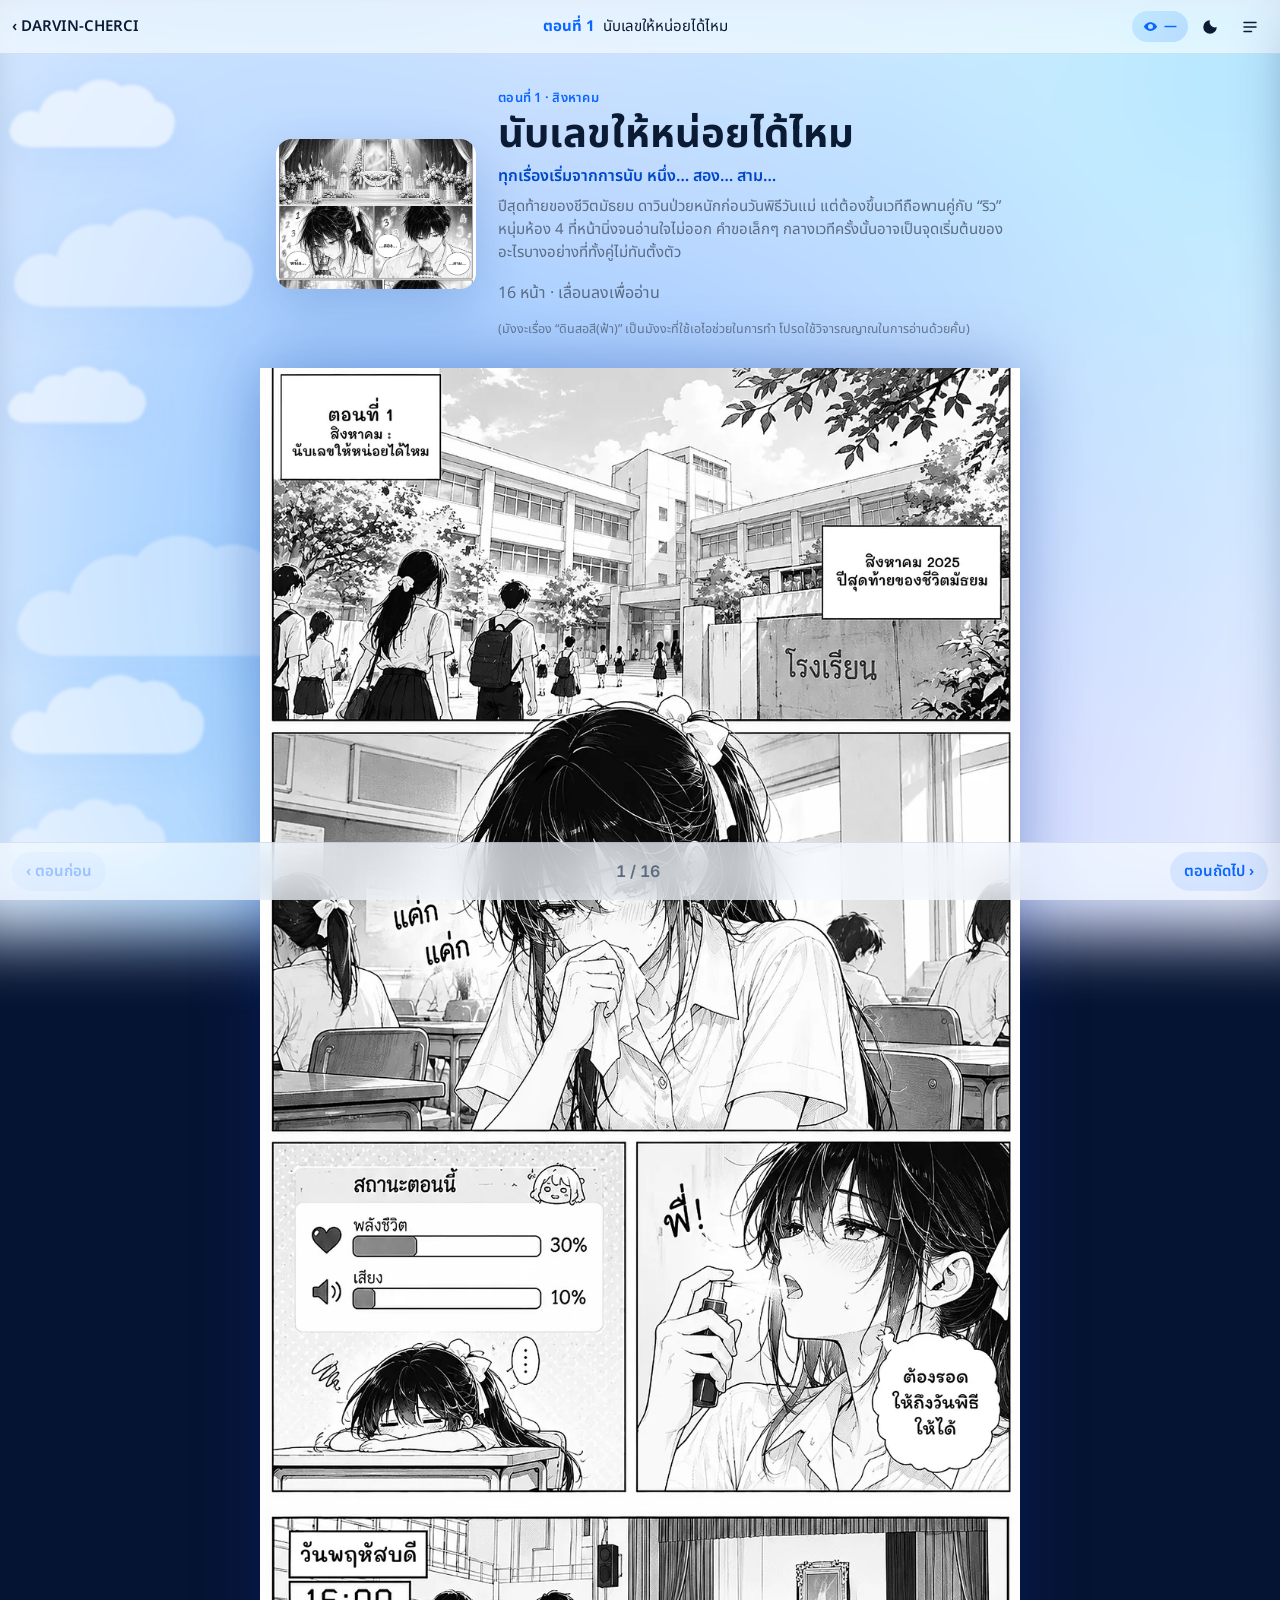
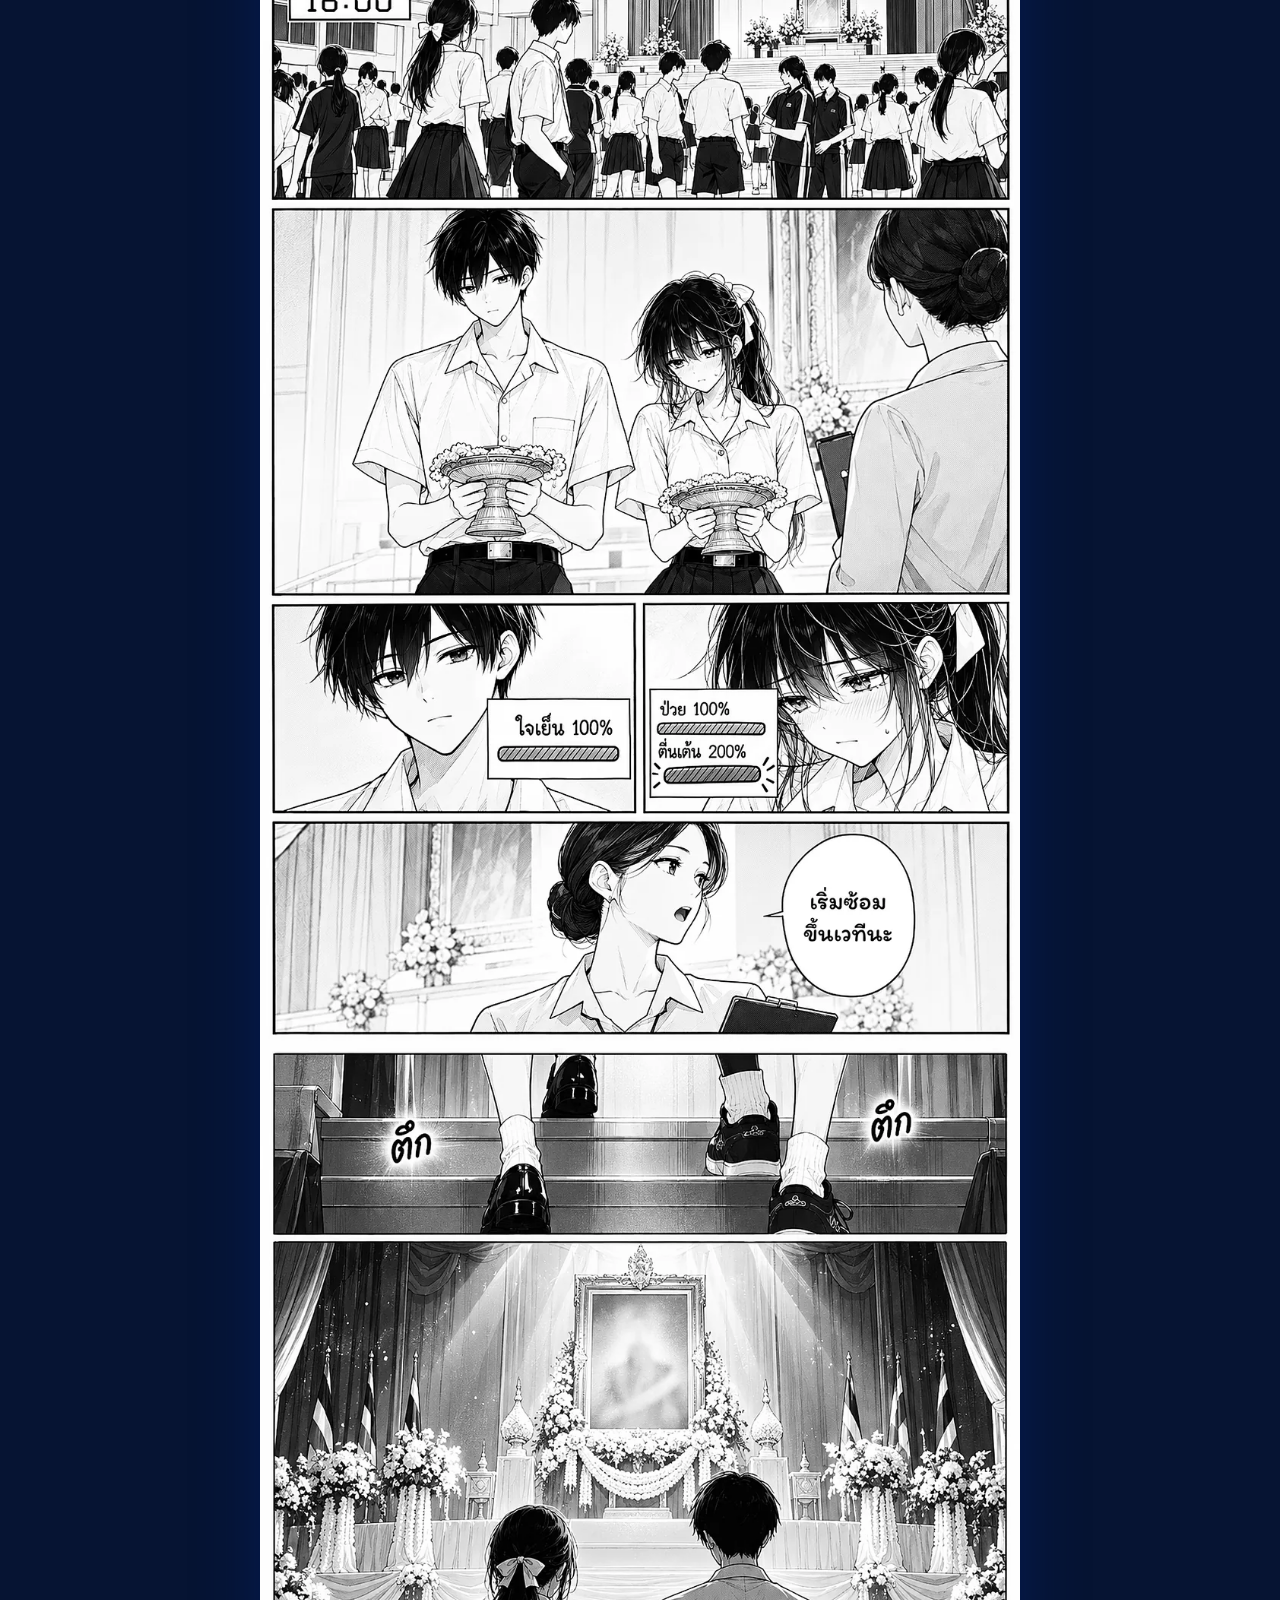
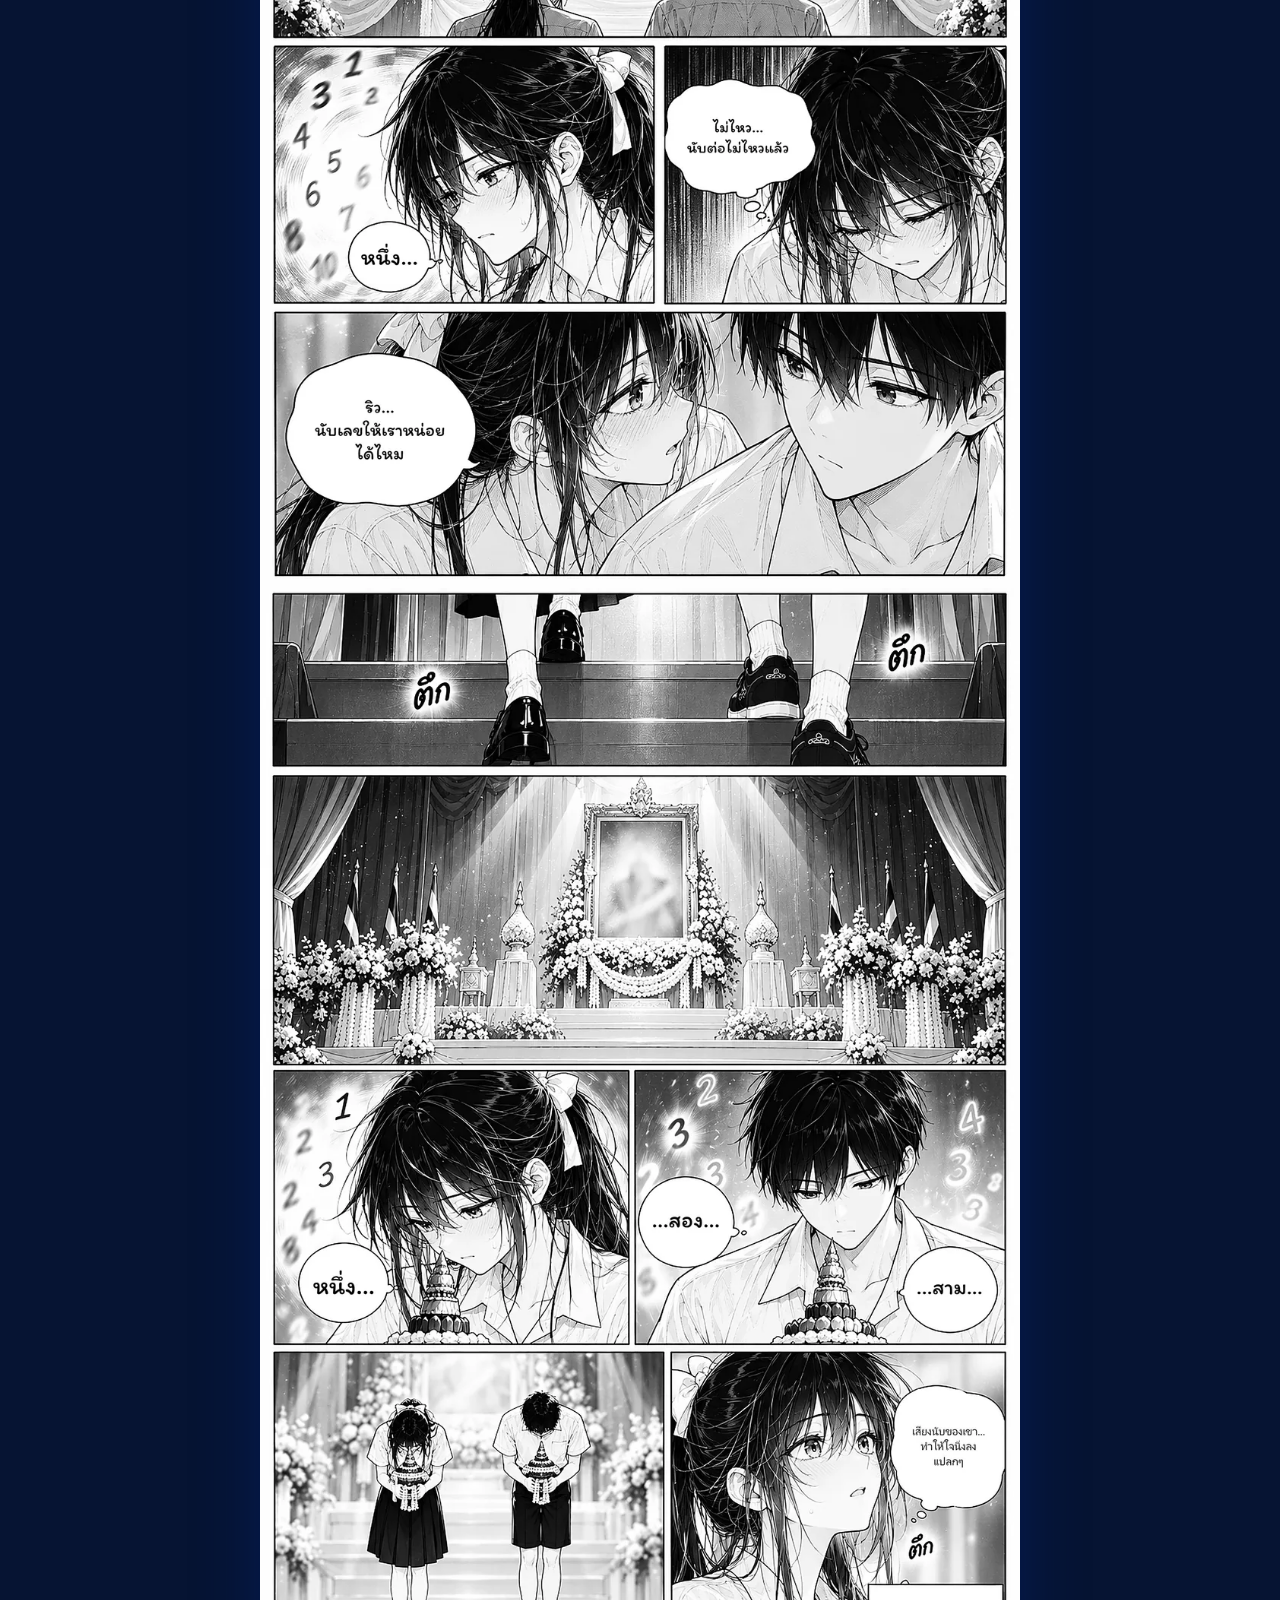
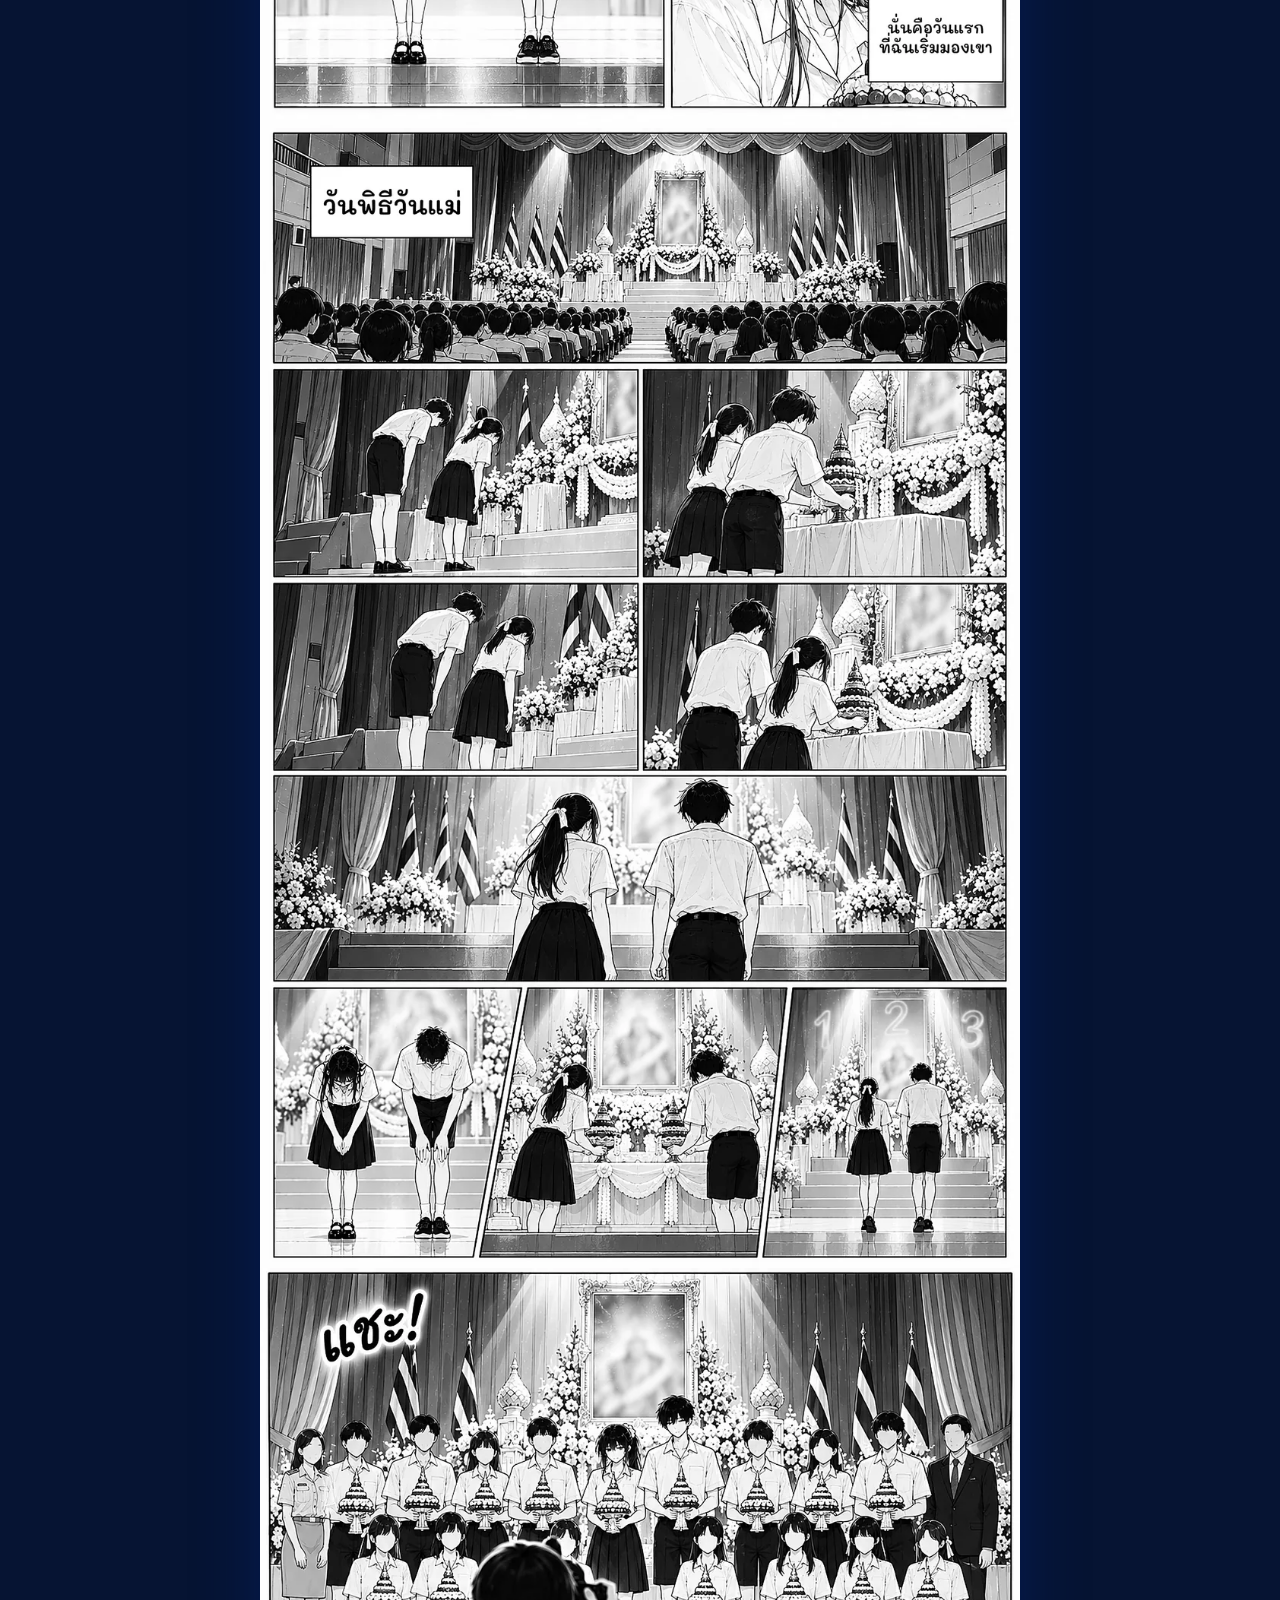
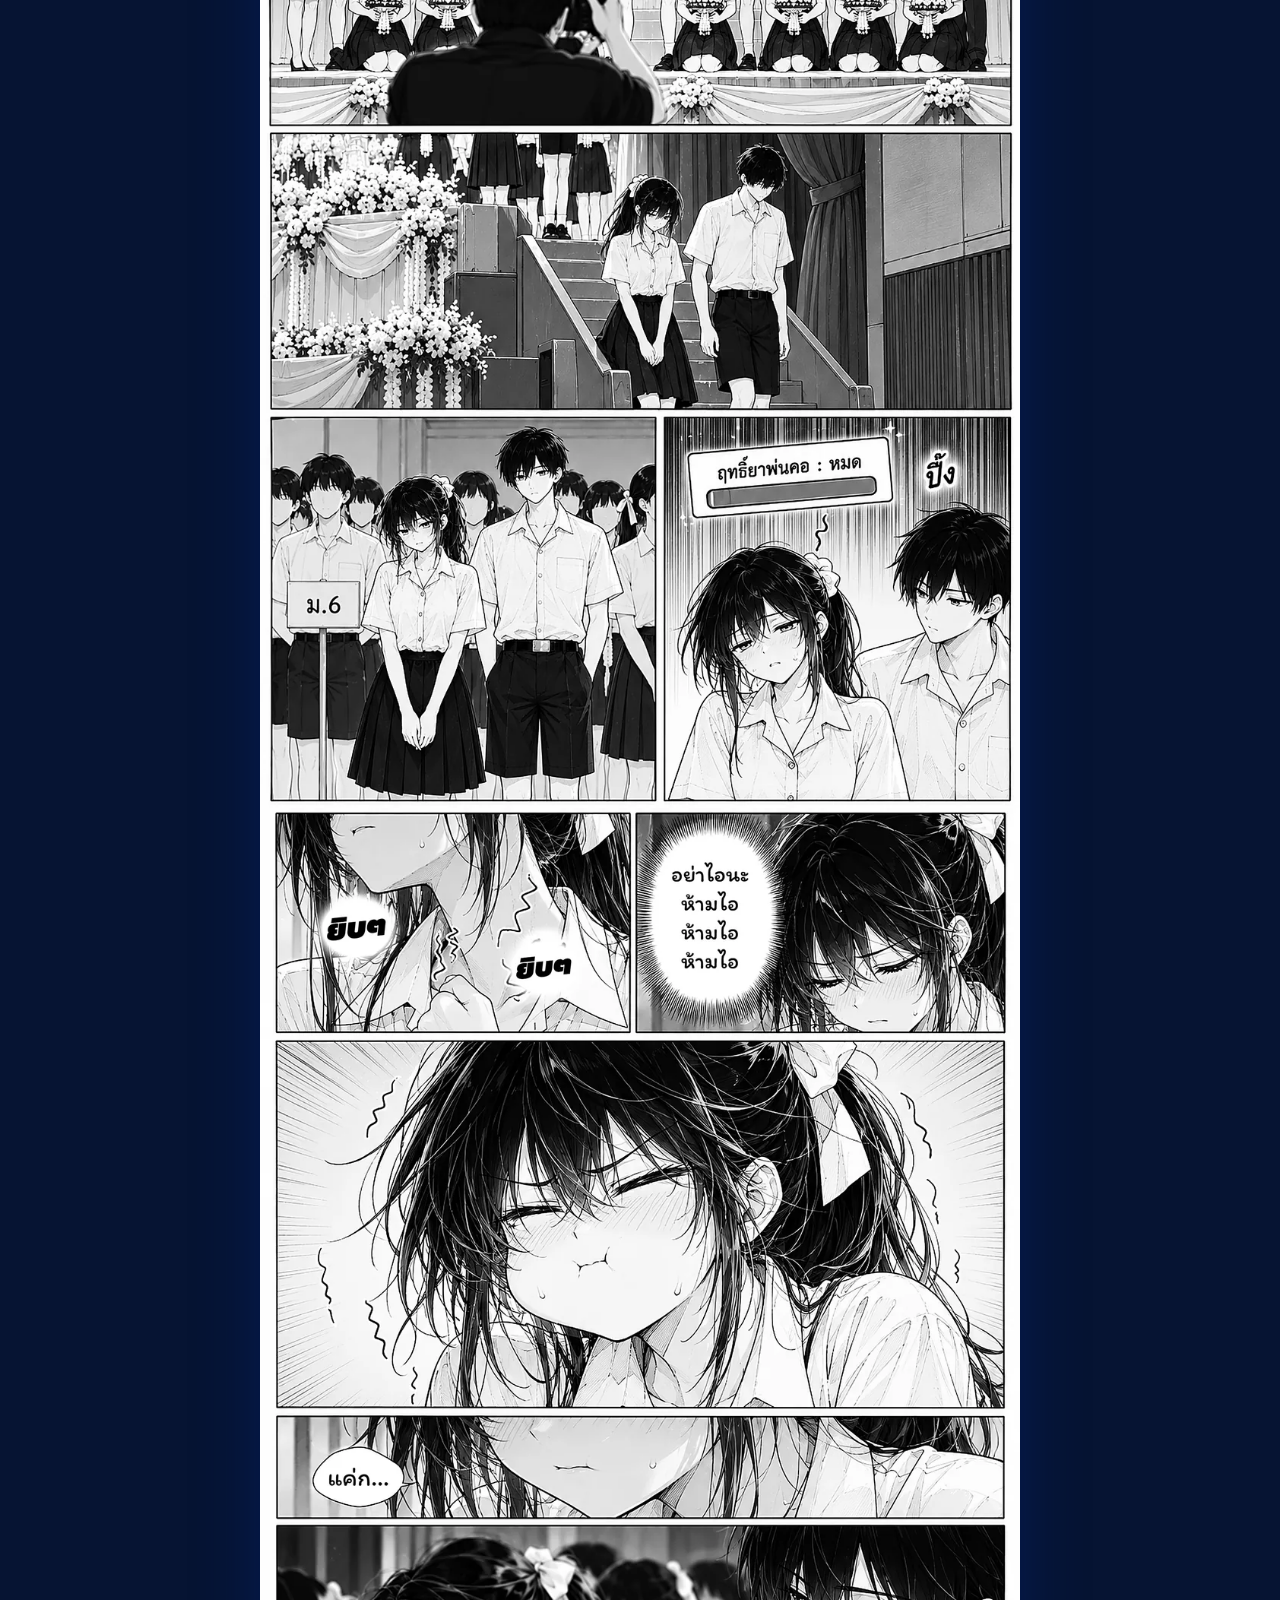
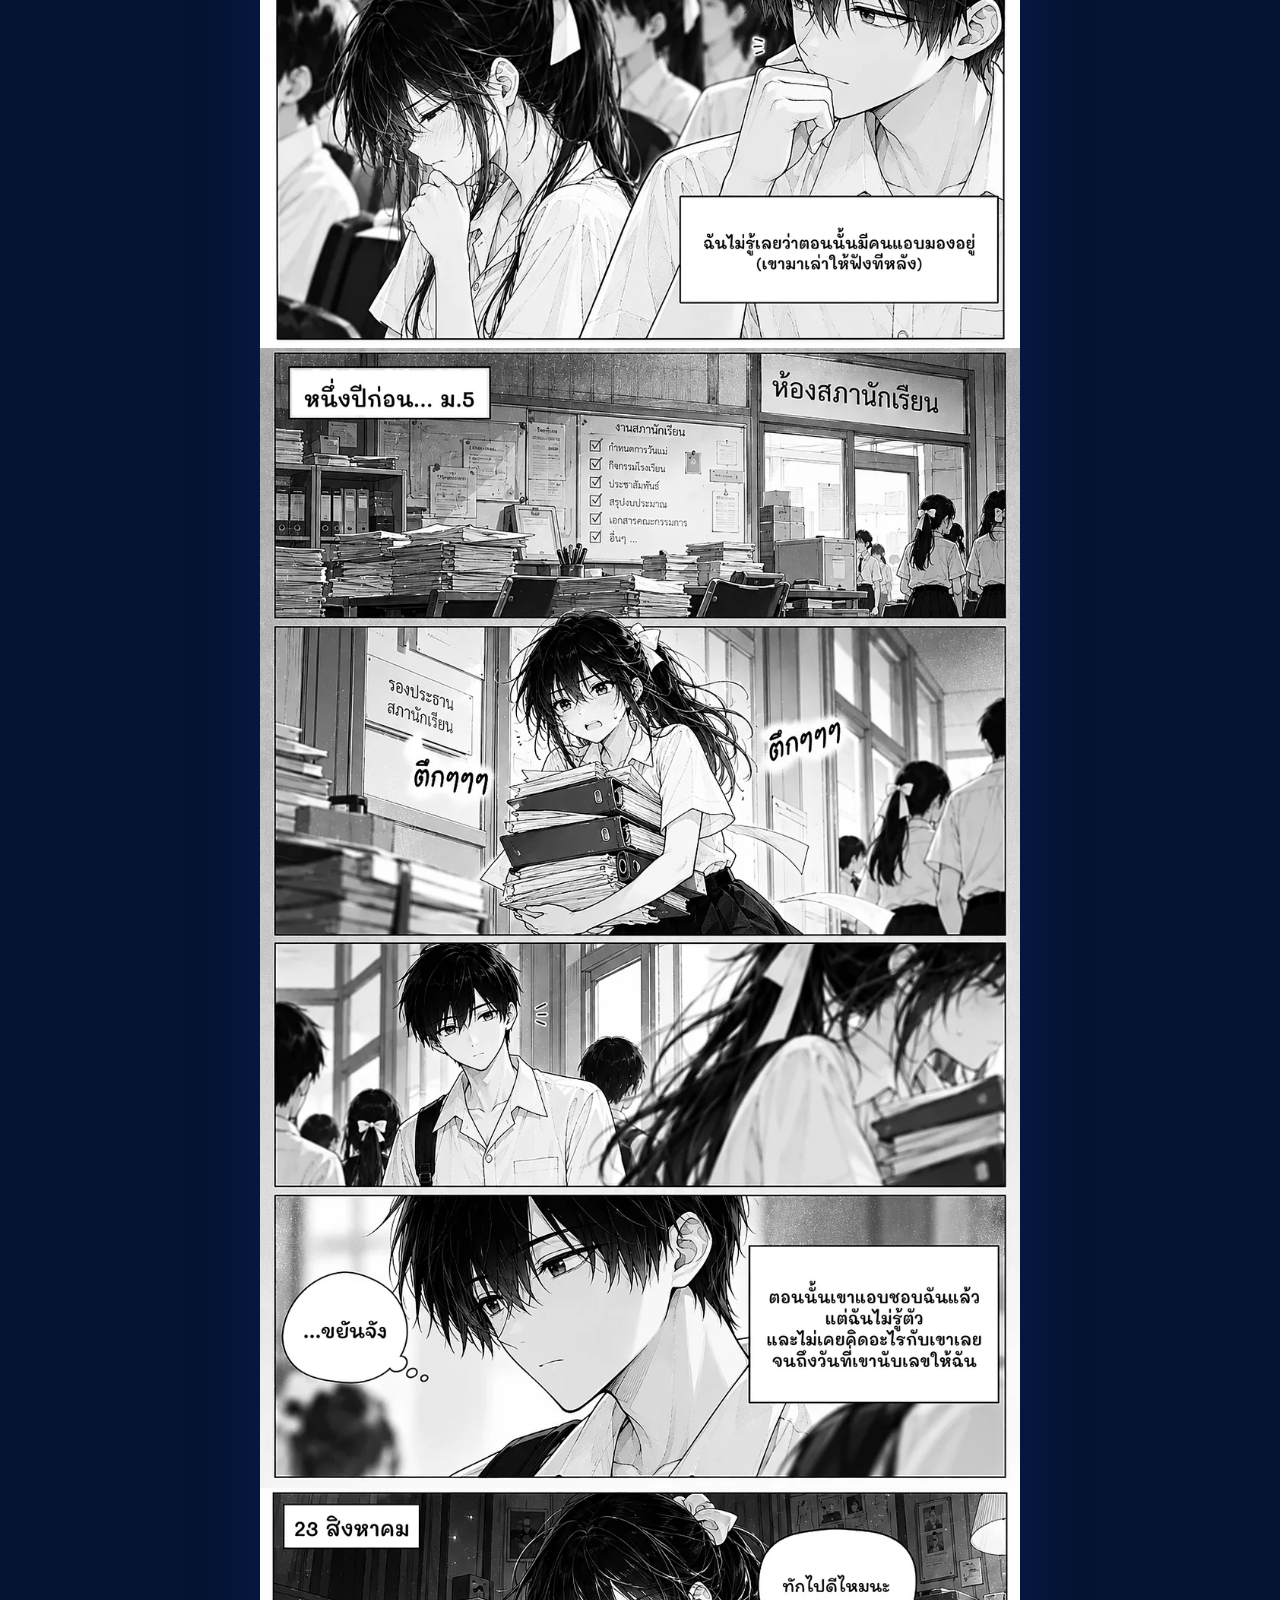
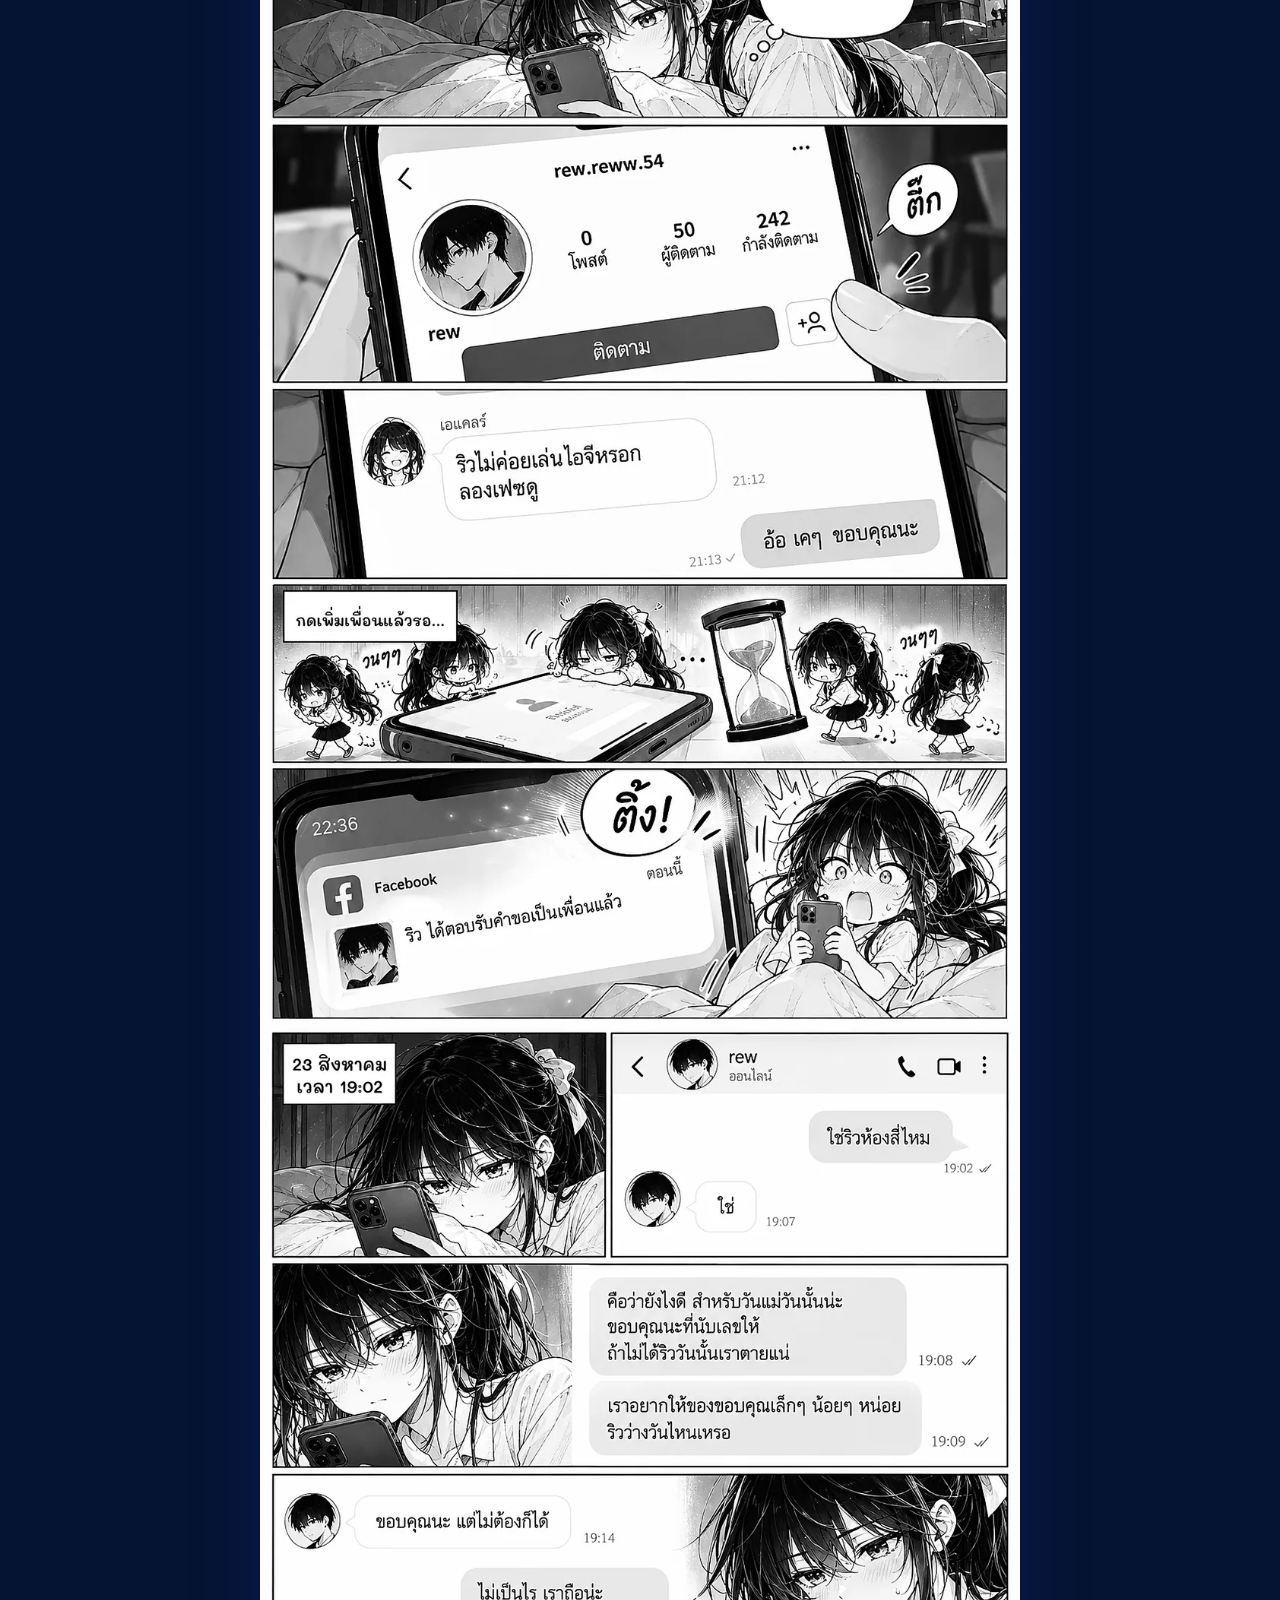
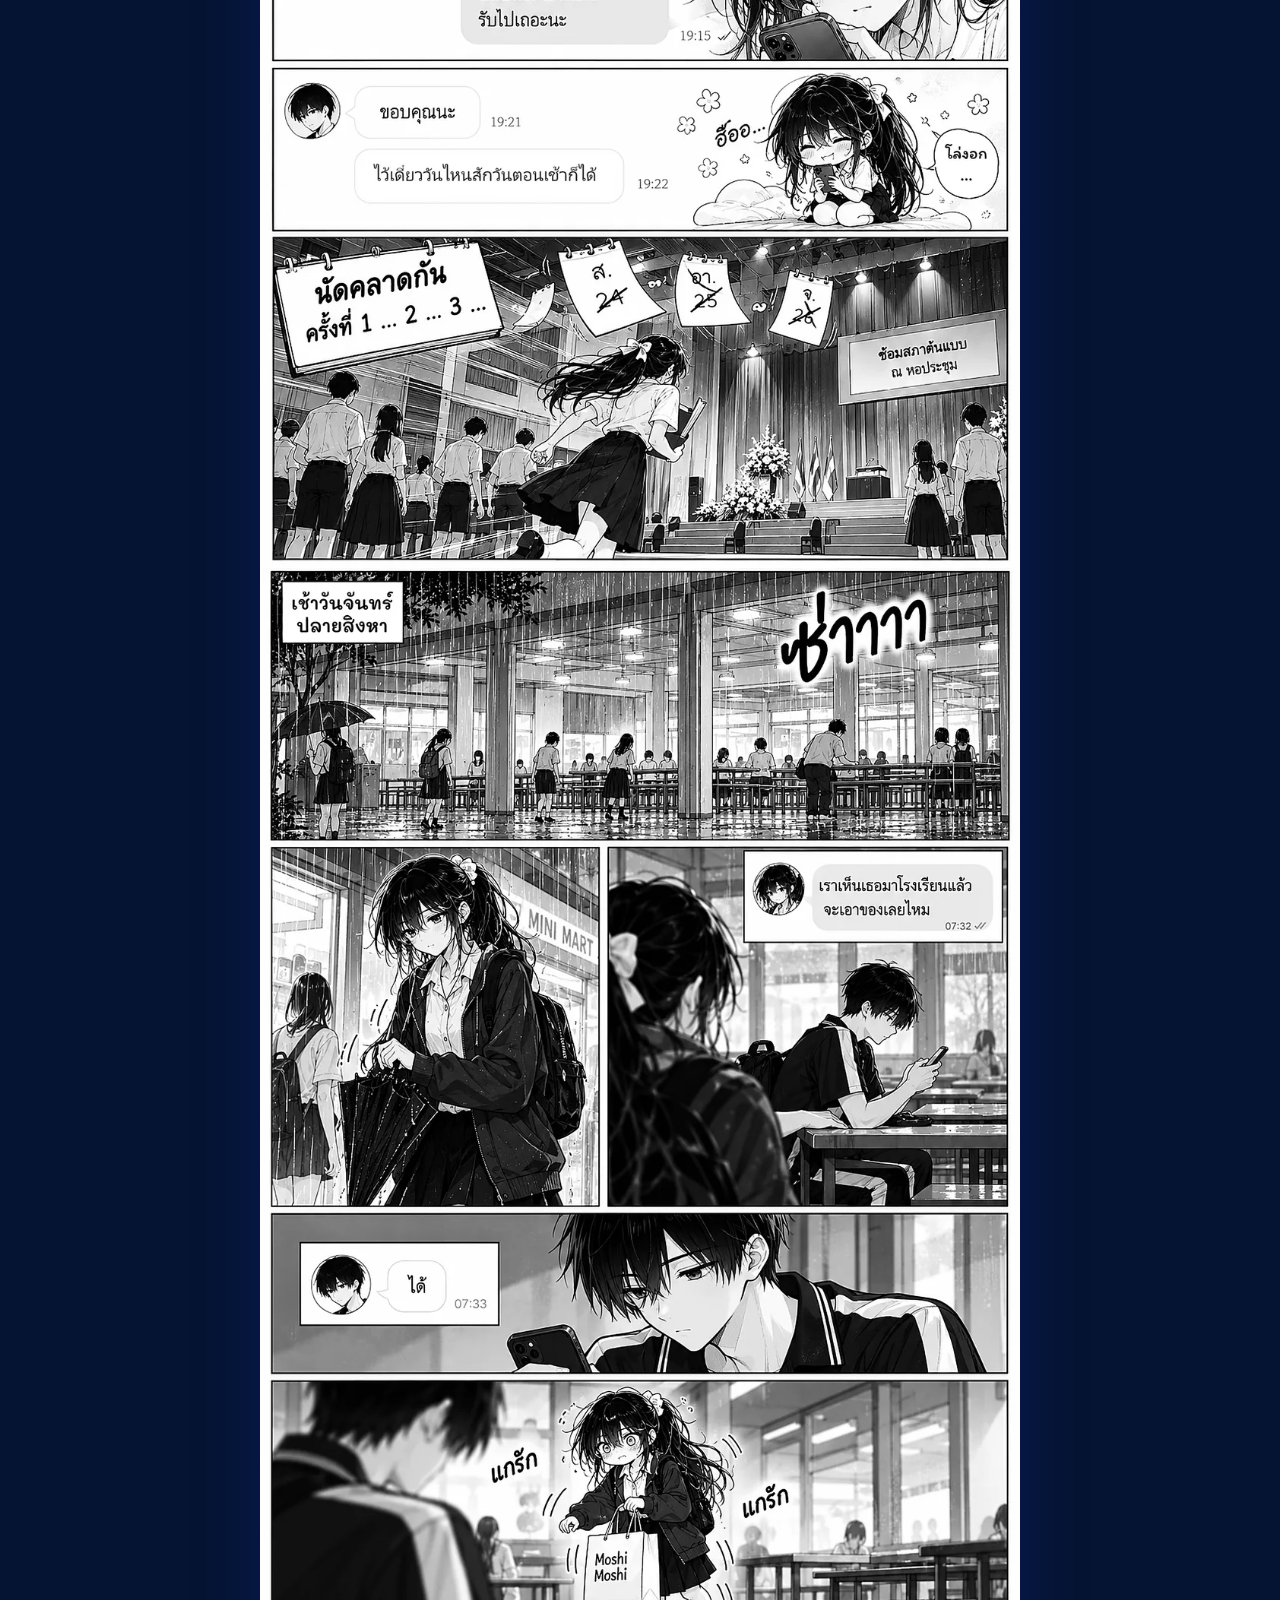
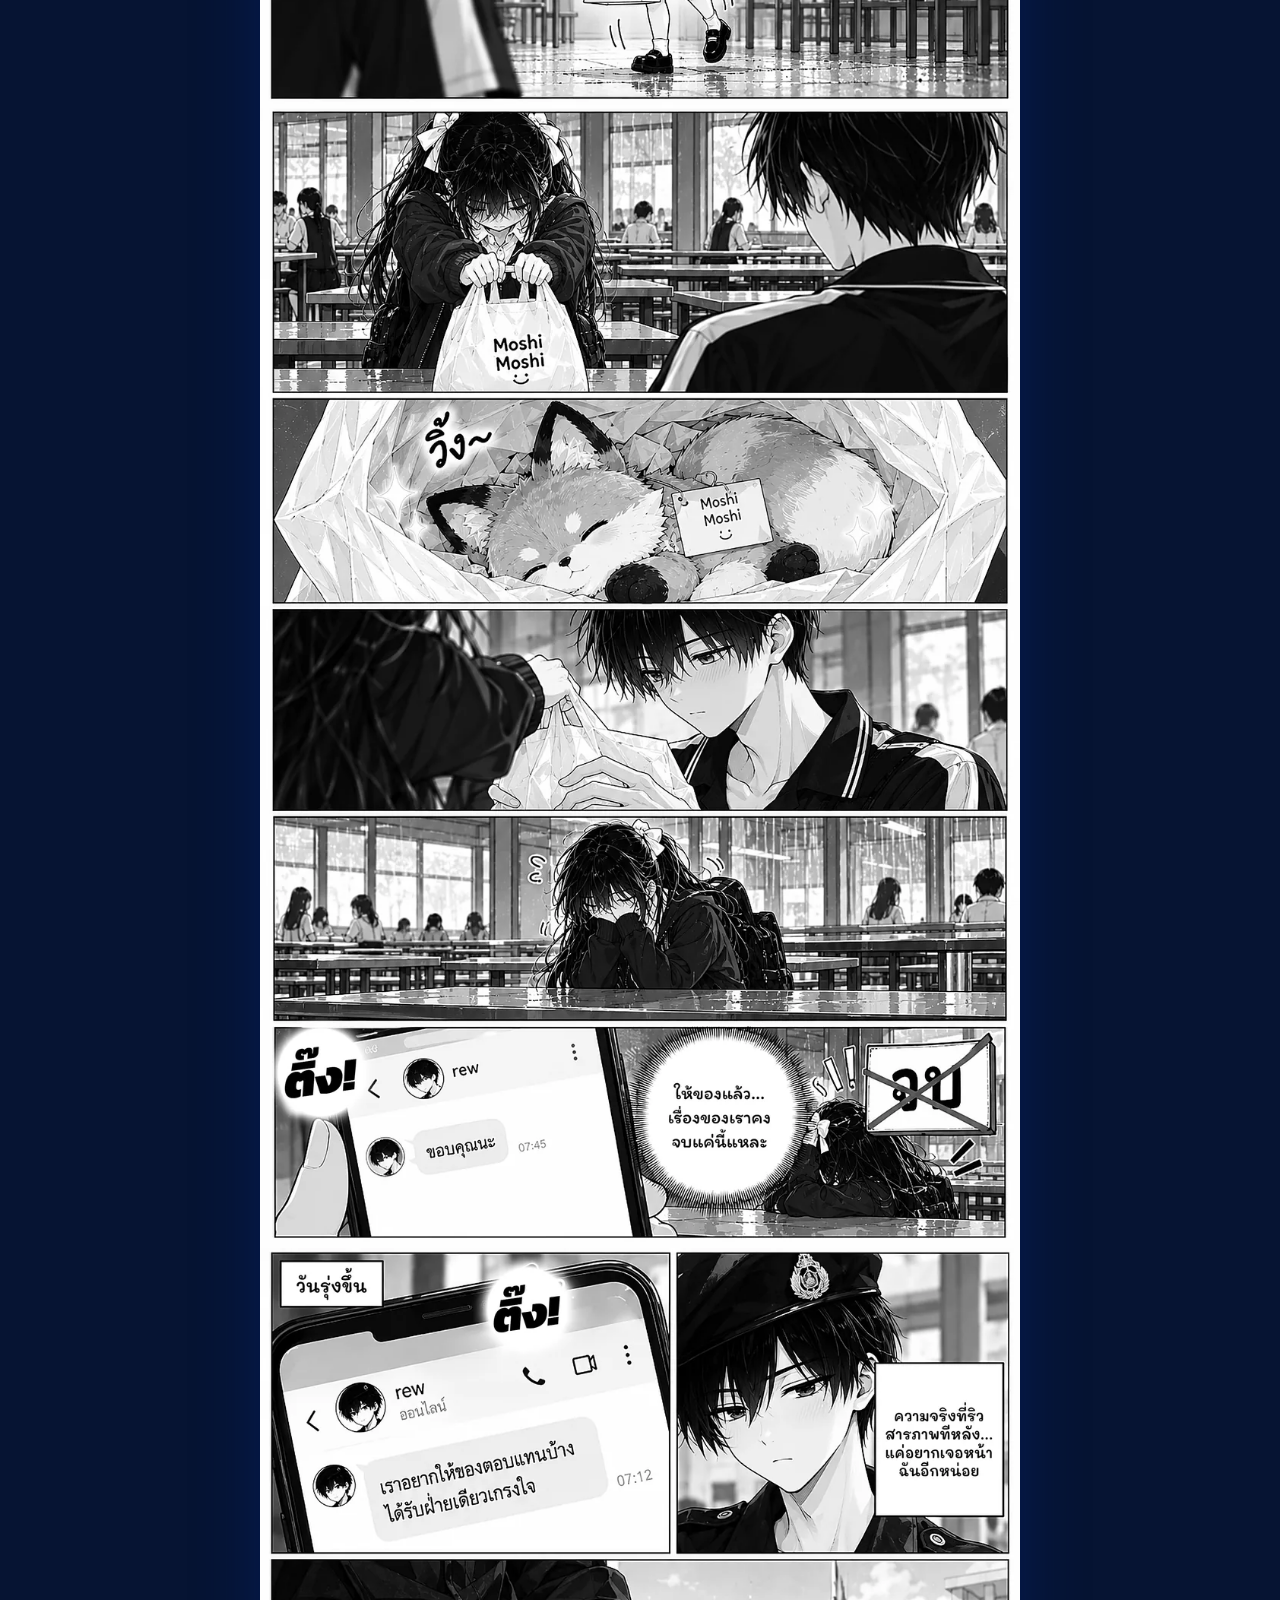
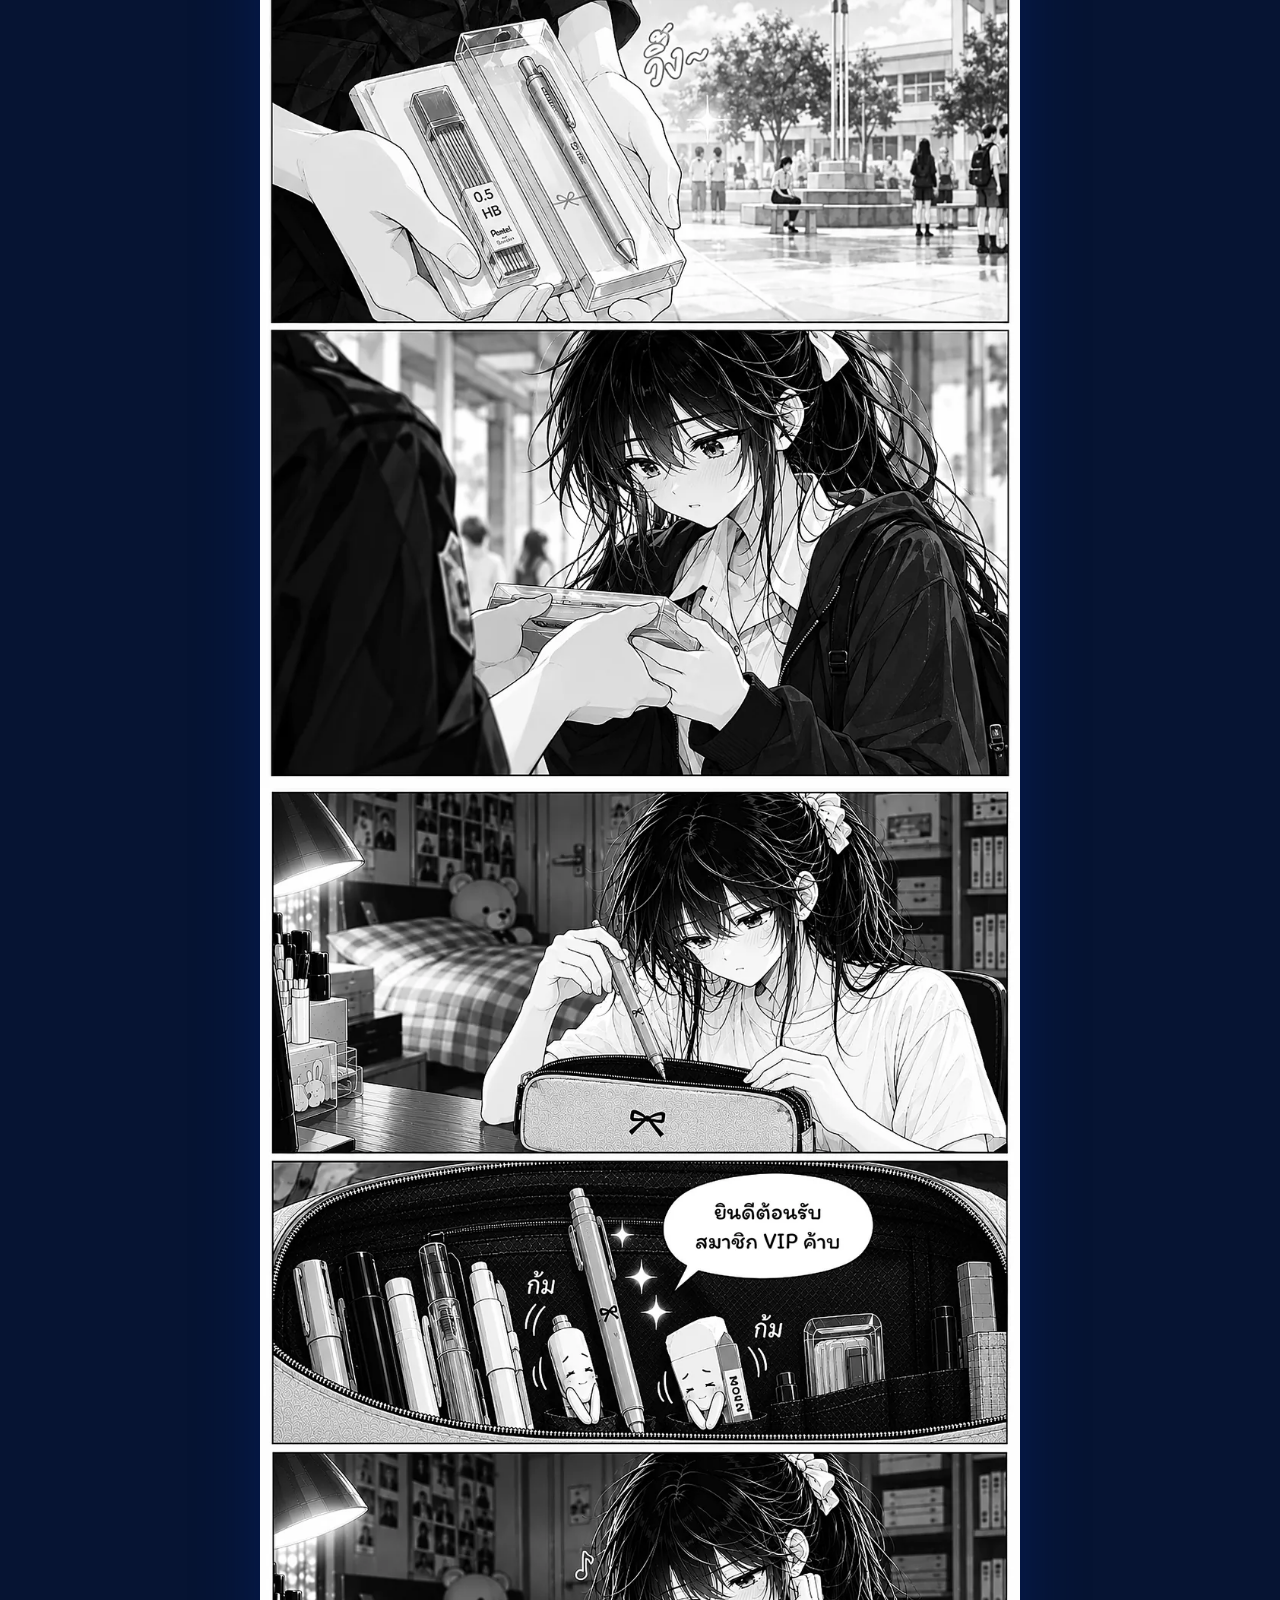
==== commit f90f0306: "Standees 3D, comments with profanity filter, AI note; fix umbrella, plant, leaning book, character o" ====
--- a/read.html
+++ b/read.html
@@ -57,6 +57,7 @@
     <section class="r-intro" id="r-intro"></section>
     <div class="r-pages" id="r-pages" aria-label="หน้าการ์ตูน"></div>
     <section class="r-end" id="r-end"></section>
+    <section class="r-comments" id="r-comments" aria-labelledby="c-title"></section>
     <footer class="footer r-foot">
       <p class="credit">ออกแบบและพัฒนาเว็บไซต์โดย <strong>DVN7DAZY</strong></p>
       <p class="fine">ผู้เข้าชมแล้ว <b data-visits>…</b> คน · © <span data-year>2026</span> DVN7DAZY</p>
@@ -77,5 +78,6 @@
   <div class="toast" id="toast" role="status"></div>
 
   <script type="module" src="assets/js/reader.js"></script>
+  <script type="module" src="assets/js/comments.js"></script>
 </body>
 </html>
--- a/assets/css/features.css
+++ b/assets/css/features.css
@@ -374,3 +374,66 @@
 
 /* การ์ดแพรวา & ซูชิ แบบกว้าง (แท็บเล็ต): ให้เห็นหน้าทั้งสองคนเต็มๆ */
 @media (max-width: 900px) and (min-width: 521px) { .char:last-child .char-img img { object-position: 50% 38%; } }
+
+/* ====================== สแตนดี้ 3D ====================== */
+.standee-sec { padding-top: 64px; }
+.standee-stage { position: relative; height: clamp(460px, 56vw, 620px); overflow: hidden; border-radius: 28px;
+  background: radial-gradient(90% 70% at 50% 100%, rgba(10, 70, 200, .18), transparent 70%), radial-gradient(120% 90% at 50% 0%, rgba(255, 255, 255, .6), rgba(170, 205, 255, .28) 60%, rgba(10, 70, 200, .1));
+  box-shadow: inset 0 0 0 1px var(--line), var(--shadow-lg); }
+:root[data-theme="dark"] .standee-stage { background: radial-gradient(90% 70% at 50% 100%, rgba(60, 140, 255, .25), transparent 70%), radial-gradient(120% 90% at 50% 0%, rgba(40, 90, 200, .38), rgba(8, 20, 50, .55)); }
+@media (prefers-color-scheme: dark) { :root:not([data-theme="light"]) .standee-stage { background: radial-gradient(90% 70% at 50% 100%, rgba(60, 140, 255, .25), transparent 70%), radial-gradient(120% 90% at 50% 0%, rgba(40, 90, 200, .38), rgba(8, 20, 50, .55)); } }
+#standee3d { display: block; width: 100%; height: 100%; touch-action: pan-y; cursor: grab; opacity: 0; transition: opacity 1s; }
+.standee-stage.webgl-ready #standee3d { opacity: 1; }
+.standee-stage.grab #standee3d { cursor: grabbing; }
+.standee-stage.no-webgl::after { content: "อุปกรณ์นี้แสดงภาพ 3 มิติไม่ได้"; position: absolute; inset: 0; display: grid; place-items: center; color: var(--muted); }
+.sd-labels { position: absolute; left: 0; right: 0; bottom: 44px; display: flex; justify-content: space-around; pointer-events: none; }
+.sd-label { display: flex; align-items: center; gap: 8px; padding: 6px 6px 6px 14px; border-radius: 999px; pointer-events: auto;
+  background: var(--surface); backdrop-filter: blur(12px); -webkit-backdrop-filter: blur(12px); box-shadow: var(--shadow); font-size: 14px; }
+.sd-label b { color: var(--ink); }
+.sd-outfit { color: var(--accent); font-weight: 600; }
+.sd-outfit.pop { animation: sd-pop .6s cubic-bezier(.2, 1.6, .4, 1); }
+@keyframes sd-pop { 0% { transform: scale(.6); opacity: 0; } 100% { transform: none; opacity: 1; } }
+.sd-btn { width: 30px; height: 30px; border: 0; border-radius: 50%; cursor: pointer; color: #fff; font-size: 16px; line-height: 1;
+  background: linear-gradient(135deg, var(--sky), var(--accent)); box-shadow: 0 4px 10px rgba(10, 102, 255, .3); transition: transform .3s; }
+.sd-btn:hover { transform: rotate(180deg); }
+
+/* ====================== หมายเหตุเอไอ ====================== */
+.ai-note { margin: 8px 0 0; font-size: 12.5px; line-height: 1.5; color: var(--muted); opacity: .9; }
+.hero-side .ai-note { max-width: 330px; }
+
+/* ====================== ความคิดเห็นท้ายตอน ====================== */
+.r-comments { width: min(760px, 100%); margin: 26px auto 0; padding: 26px 16px 8px; }
+.r-comments h2 { margin: 0 0 14px; font-size: 24px; }
+.c-count { color: var(--muted); font-size: 18px; font-weight: 600; }
+.c-form { padding: 16px; border-radius: 20px; background: var(--surface); backdrop-filter: blur(16px); -webkit-backdrop-filter: blur(16px); box-shadow: var(--shadow); }
+.c-name-row { display: flex; align-items: center; gap: 10px; margin-bottom: 10px; }
+.c-form input, .c-form textarea { width: 100%; padding: 11px 14px; border: 1.5px solid var(--line); border-radius: 14px; font: inherit; font-size: 16px; color: var(--ink);
+  background: var(--surface-solid); transition: border-color .2s, box-shadow .2s; }
+.c-form textarea { resize: vertical; min-height: 90px; }
+.c-form input:focus, .c-form textarea:focus { outline: none; border-color: var(--accent); box-shadow: 0 0 0 4px rgba(10, 102, 255, .15); }
+.c-actions { display: flex; align-items: center; justify-content: space-between; margin-top: 10px; }
+.c-actions small { color: var(--muted); font-variant-numeric: tabular-nums; }
+.c-note { margin: 10px 0 0; font-size: 13px; color: var(--muted); }
+.c-avatar { --h: 210; flex: none; width: 40px; height: 40px; display: grid; place-items: center; border-radius: 50%; color: #fff; font-weight: 800;
+  background: linear-gradient(135deg, hsl(var(--h) 90% 62%), hsl(calc(var(--h) + 15) 85% 40%)); box-shadow: 0 4px 10px rgba(10, 60, 160, .25); }
+.c-list { list-style: none; margin: 18px 0 0; padding: 0; display: flex; flex-direction: column; gap: 12px; }
+.c-item { display: flex; gap: 12px; padding: 14px; border-radius: 18px; background: var(--surface); backdrop-filter: blur(12px); box-shadow: var(--shadow); }
+.c-item.fresh { animation: c-in .5s cubic-bezier(.2, .9, .3, 1.2); }
+@keyframes c-in { from { transform: translateY(-10px) scale(.97); opacity: 0; } }
+.c-body { min-width: 0; flex: 1; }
+.c-head { display: flex; align-items: baseline; gap: 10px; margin: 0 0 2px; }
+.c-head b { color: var(--ink); }
+.c-head time { color: var(--muted); font-size: 12.5px; }
+.c-text { margin: 0; white-space: pre-wrap; overflow-wrap: anywhere; color: var(--ink); }
+.c-empty { padding: 20px; border-radius: 18px; text-align: center; color: var(--muted); background: var(--surface); }
+.c-alert-ic { width: 72px; height: 72px; margin: 0 auto; border-radius: 50%; display: grid; place-items: center; font-size: 34px;
+  background: linear-gradient(135deg, #dff1ff, #9fd6ff); box-shadow: 0 10px 24px rgba(10, 70, 200, .25); animation: cc-bob 2.4s ease-in-out infinite; }
+.c-alert-ic::before { content: "🙏"; }
+.c-alert[data-kind="name"] .c-alert-ic::before, .c-alert[data-kind="text"] .c-alert-ic::before { content: "✎"; color: #0a4fd6; }
+.c-alert h3 { margin: 16px 0 4px; }
+@media (max-width: 760px) {
+  .standee-stage { height: auto; aspect-ratio: 1 / 1.25; }
+  .sd-labels { bottom: 34px; }
+  .standee-stage { aspect-ratio: 1 / 1.35; }
+  .sd-label { font-size: 12.5px; padding-left: 10px; gap: 6px; }
+}
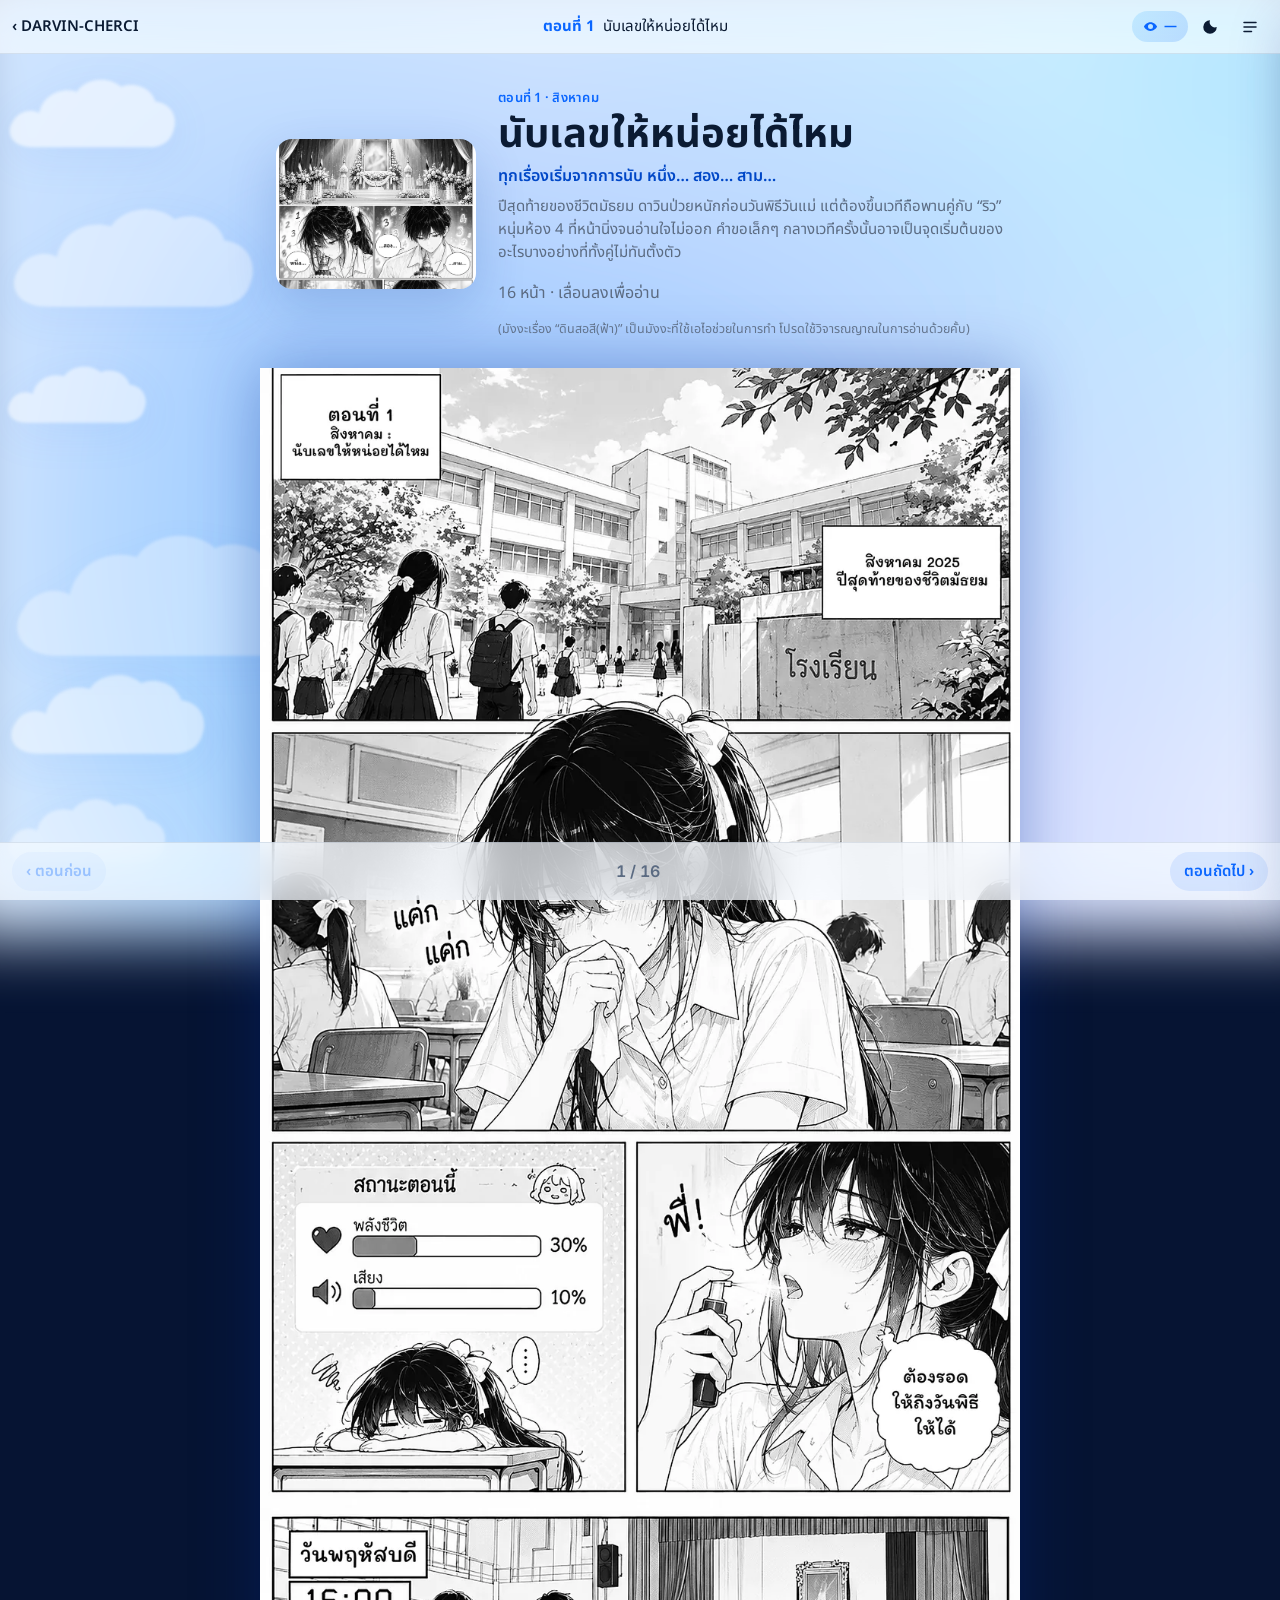
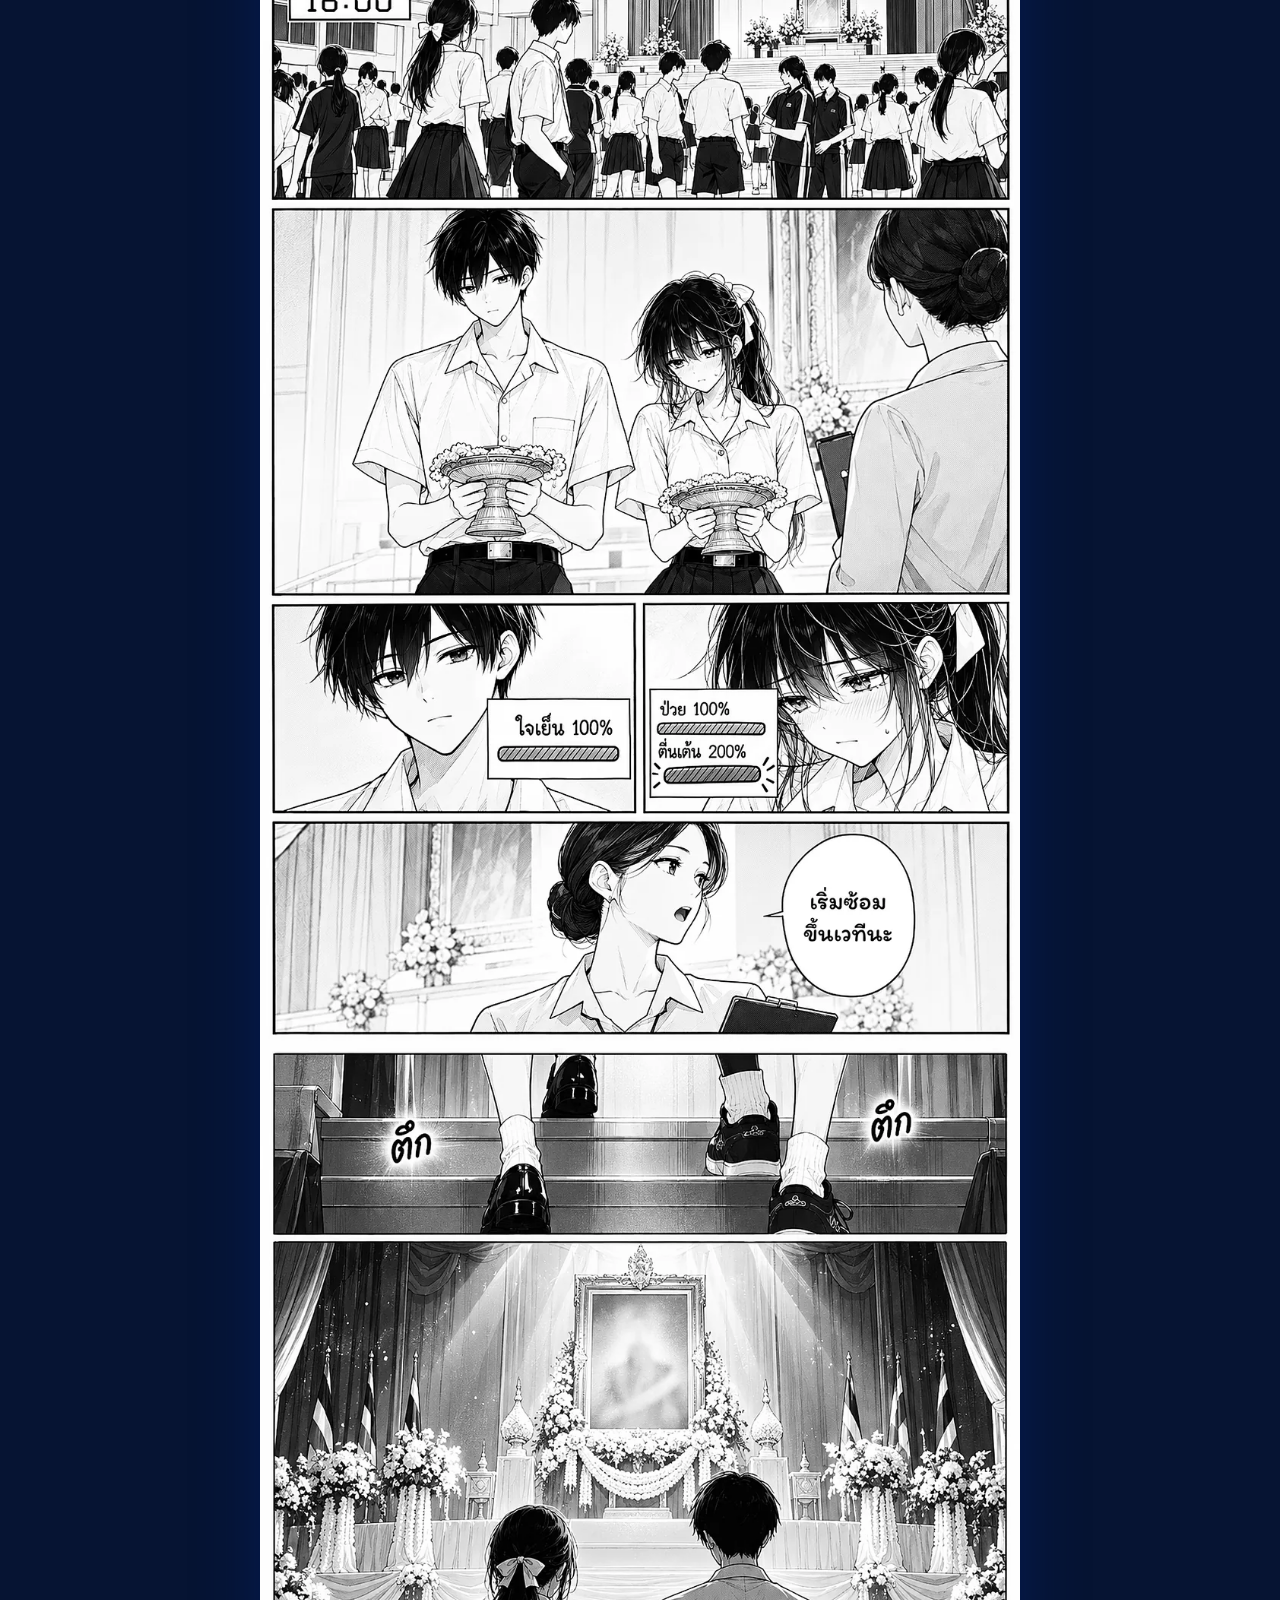
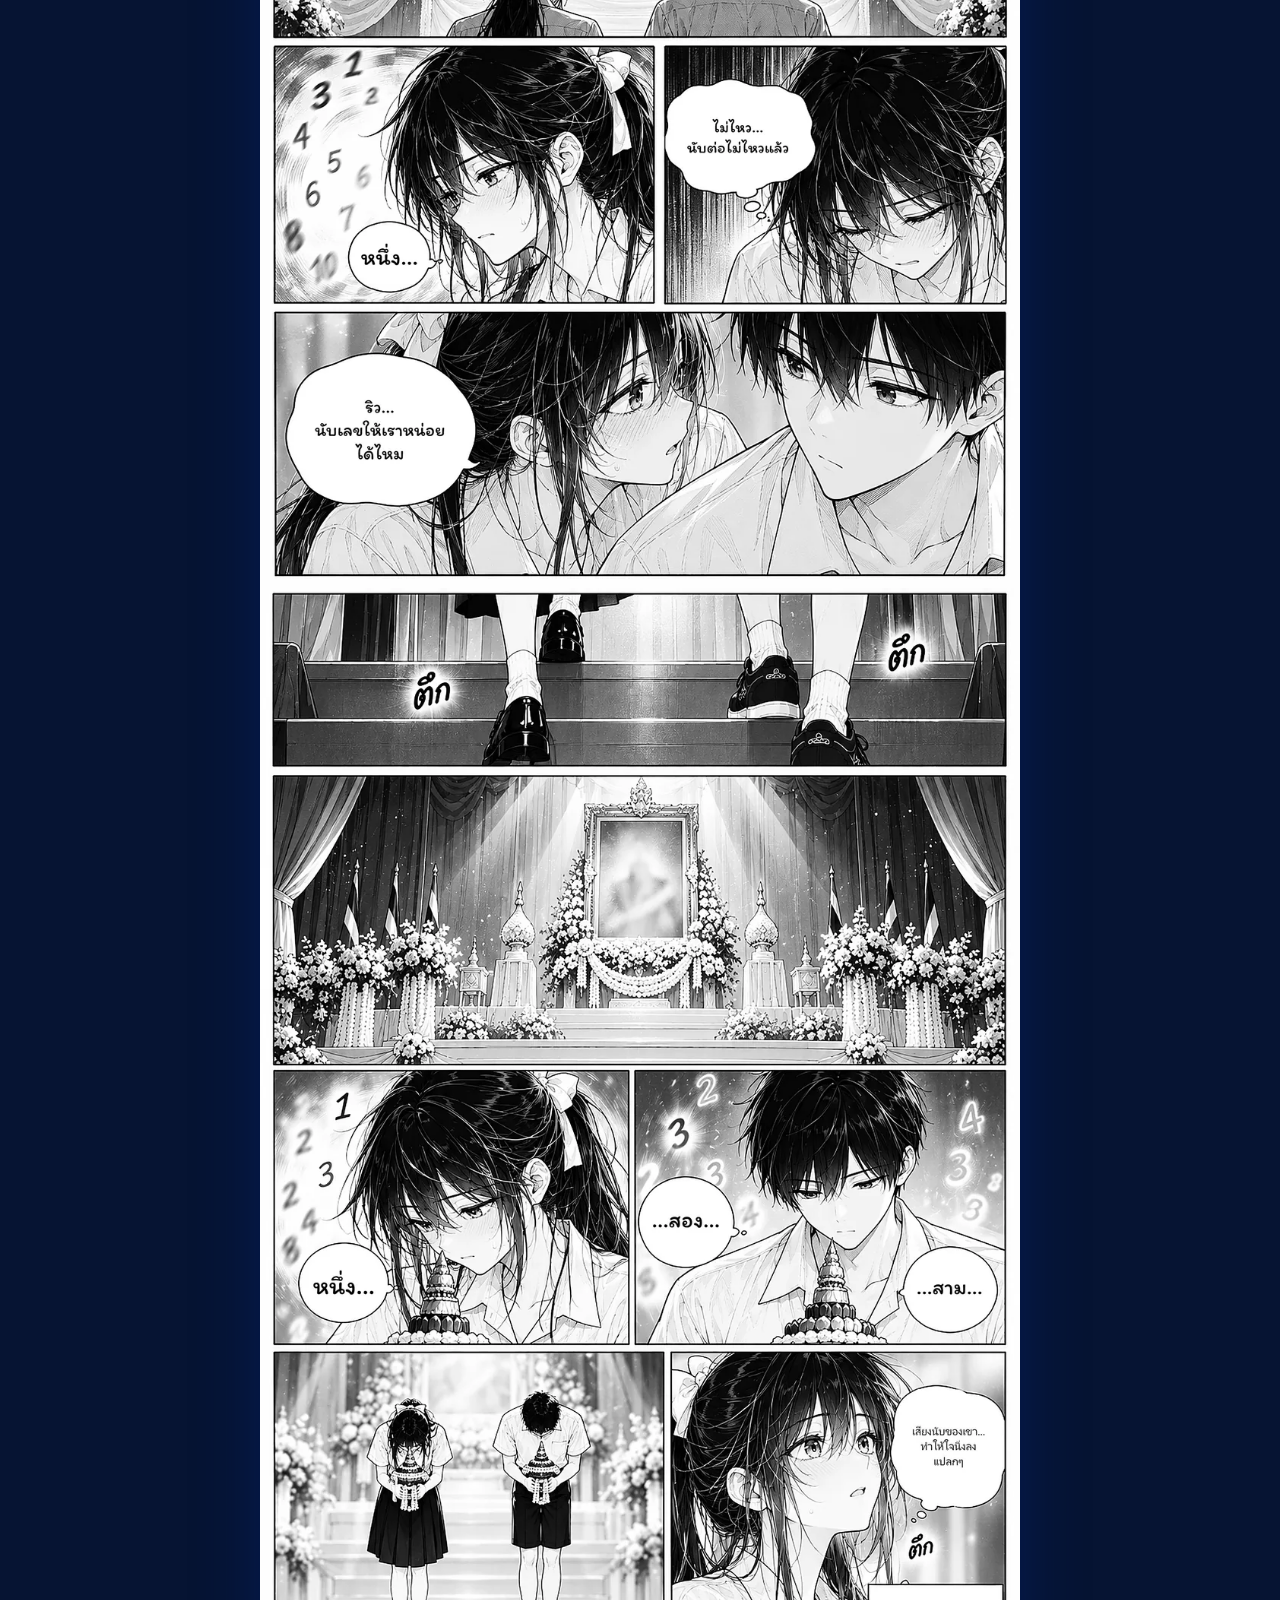
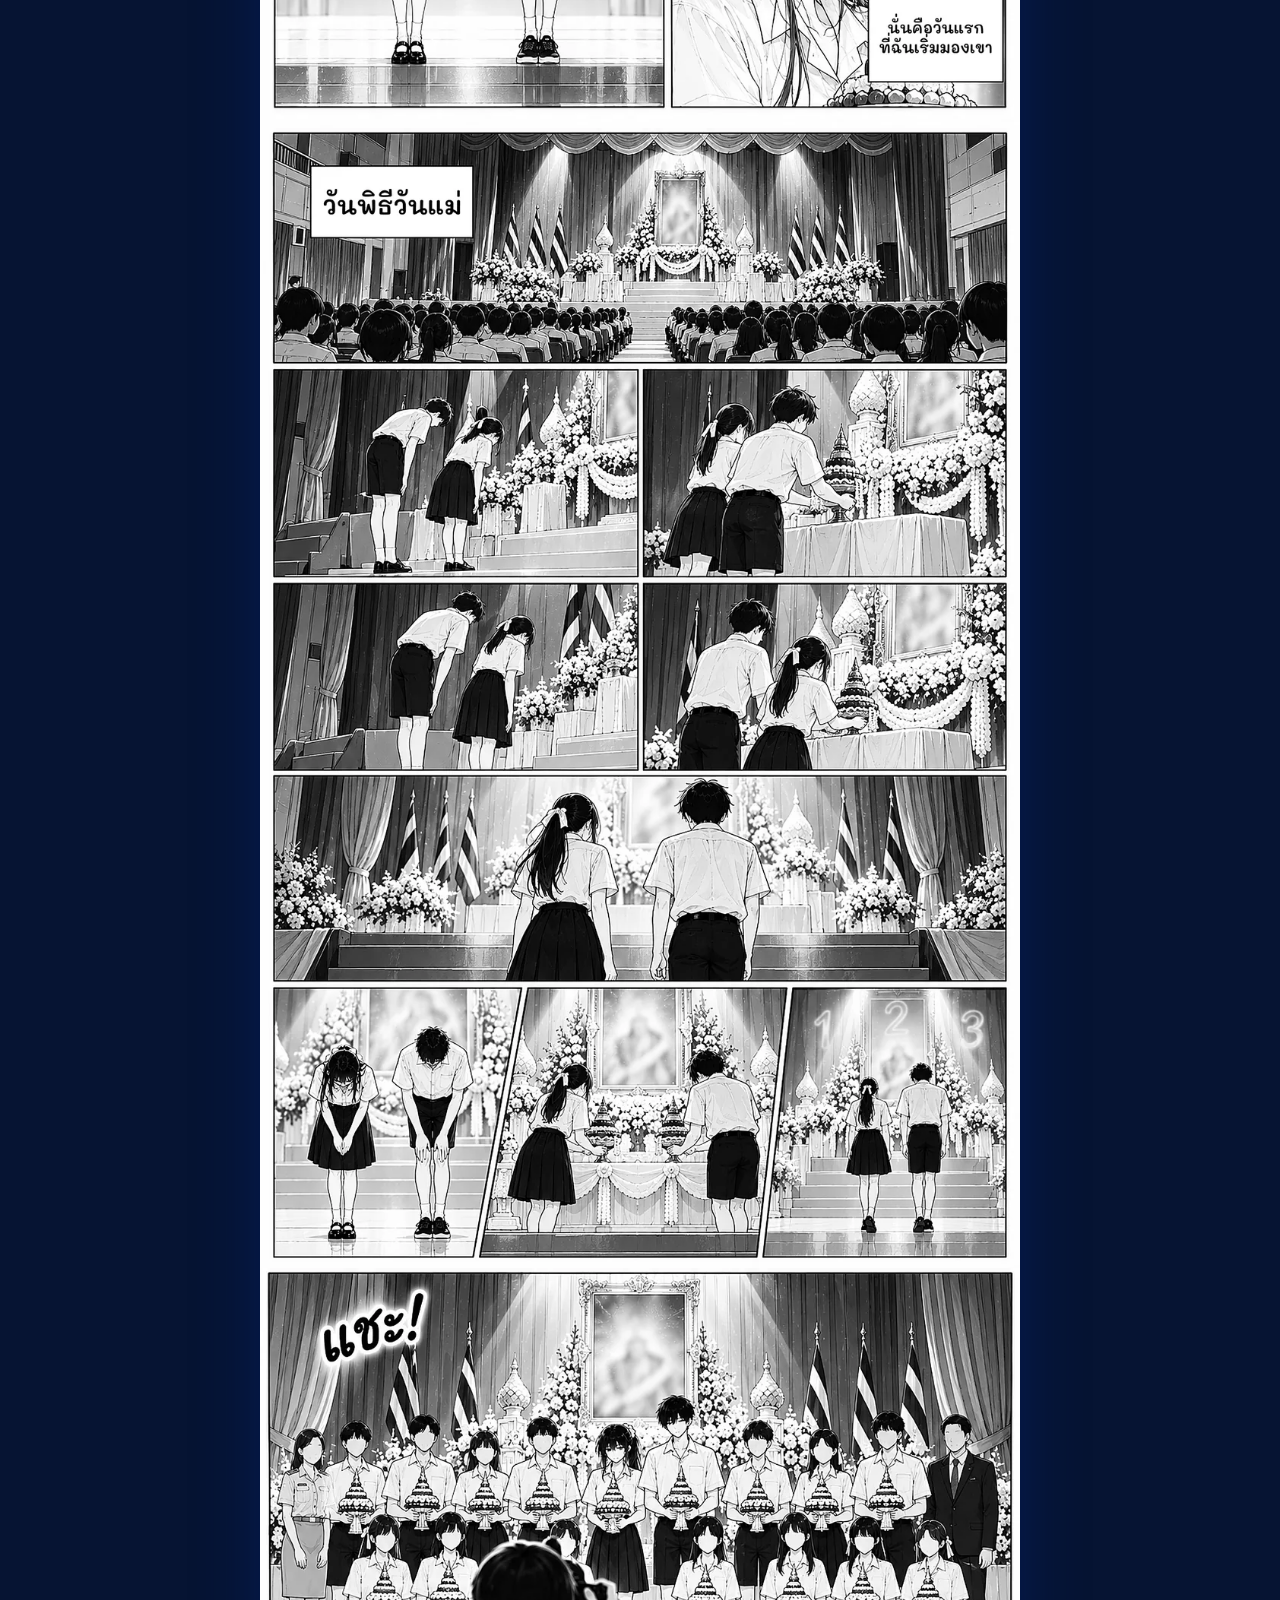
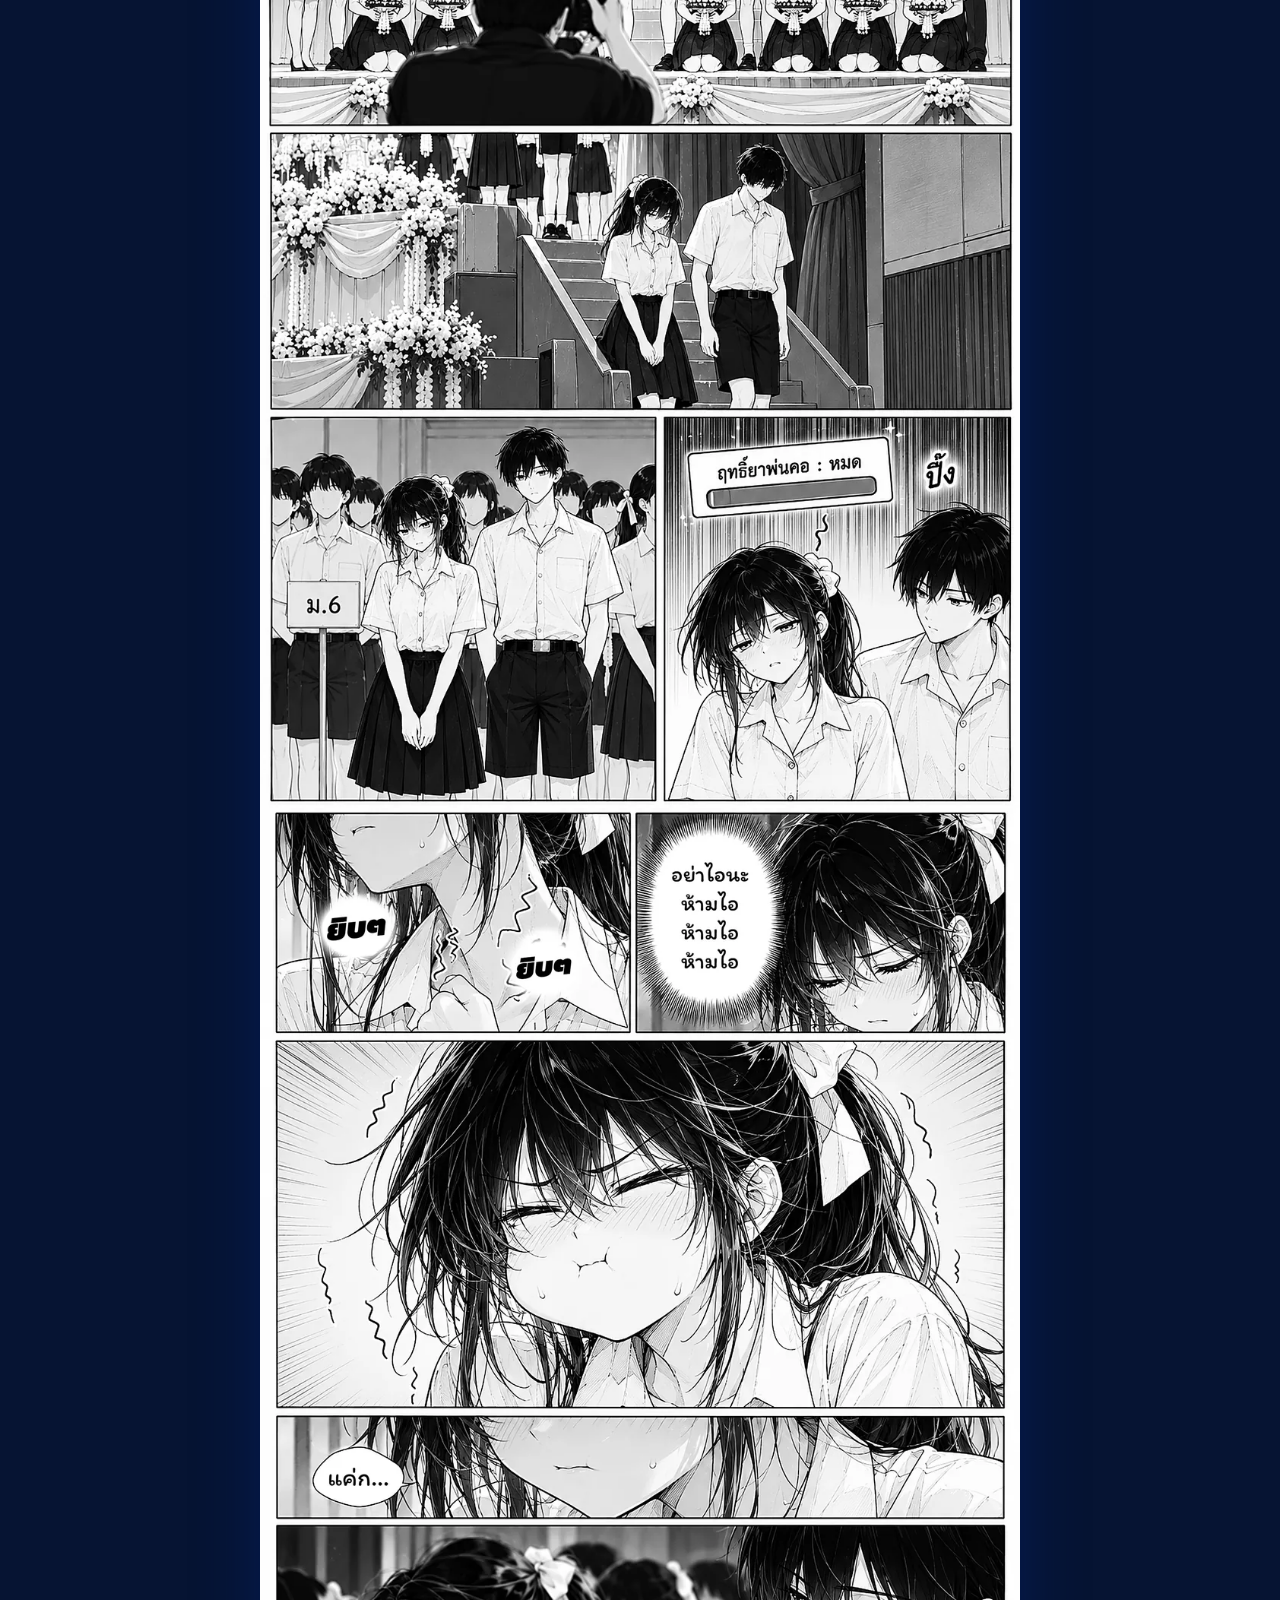
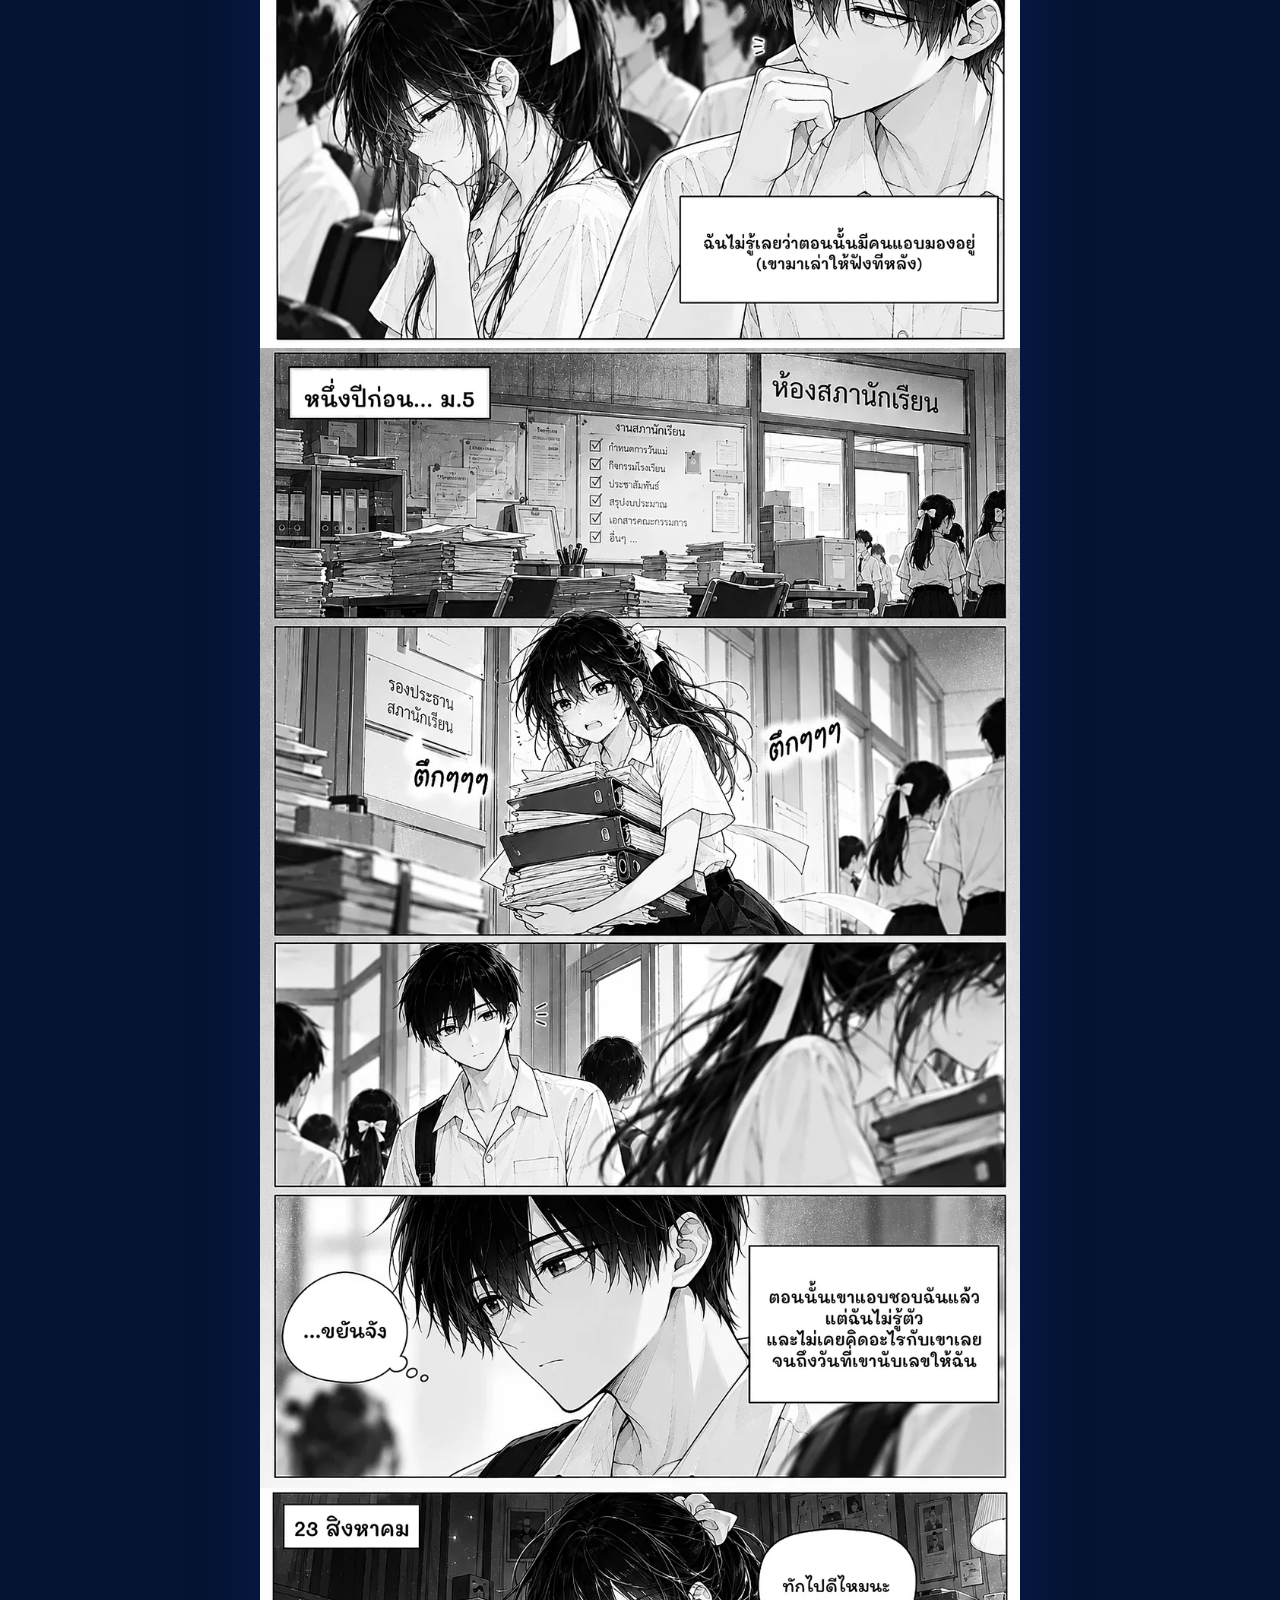
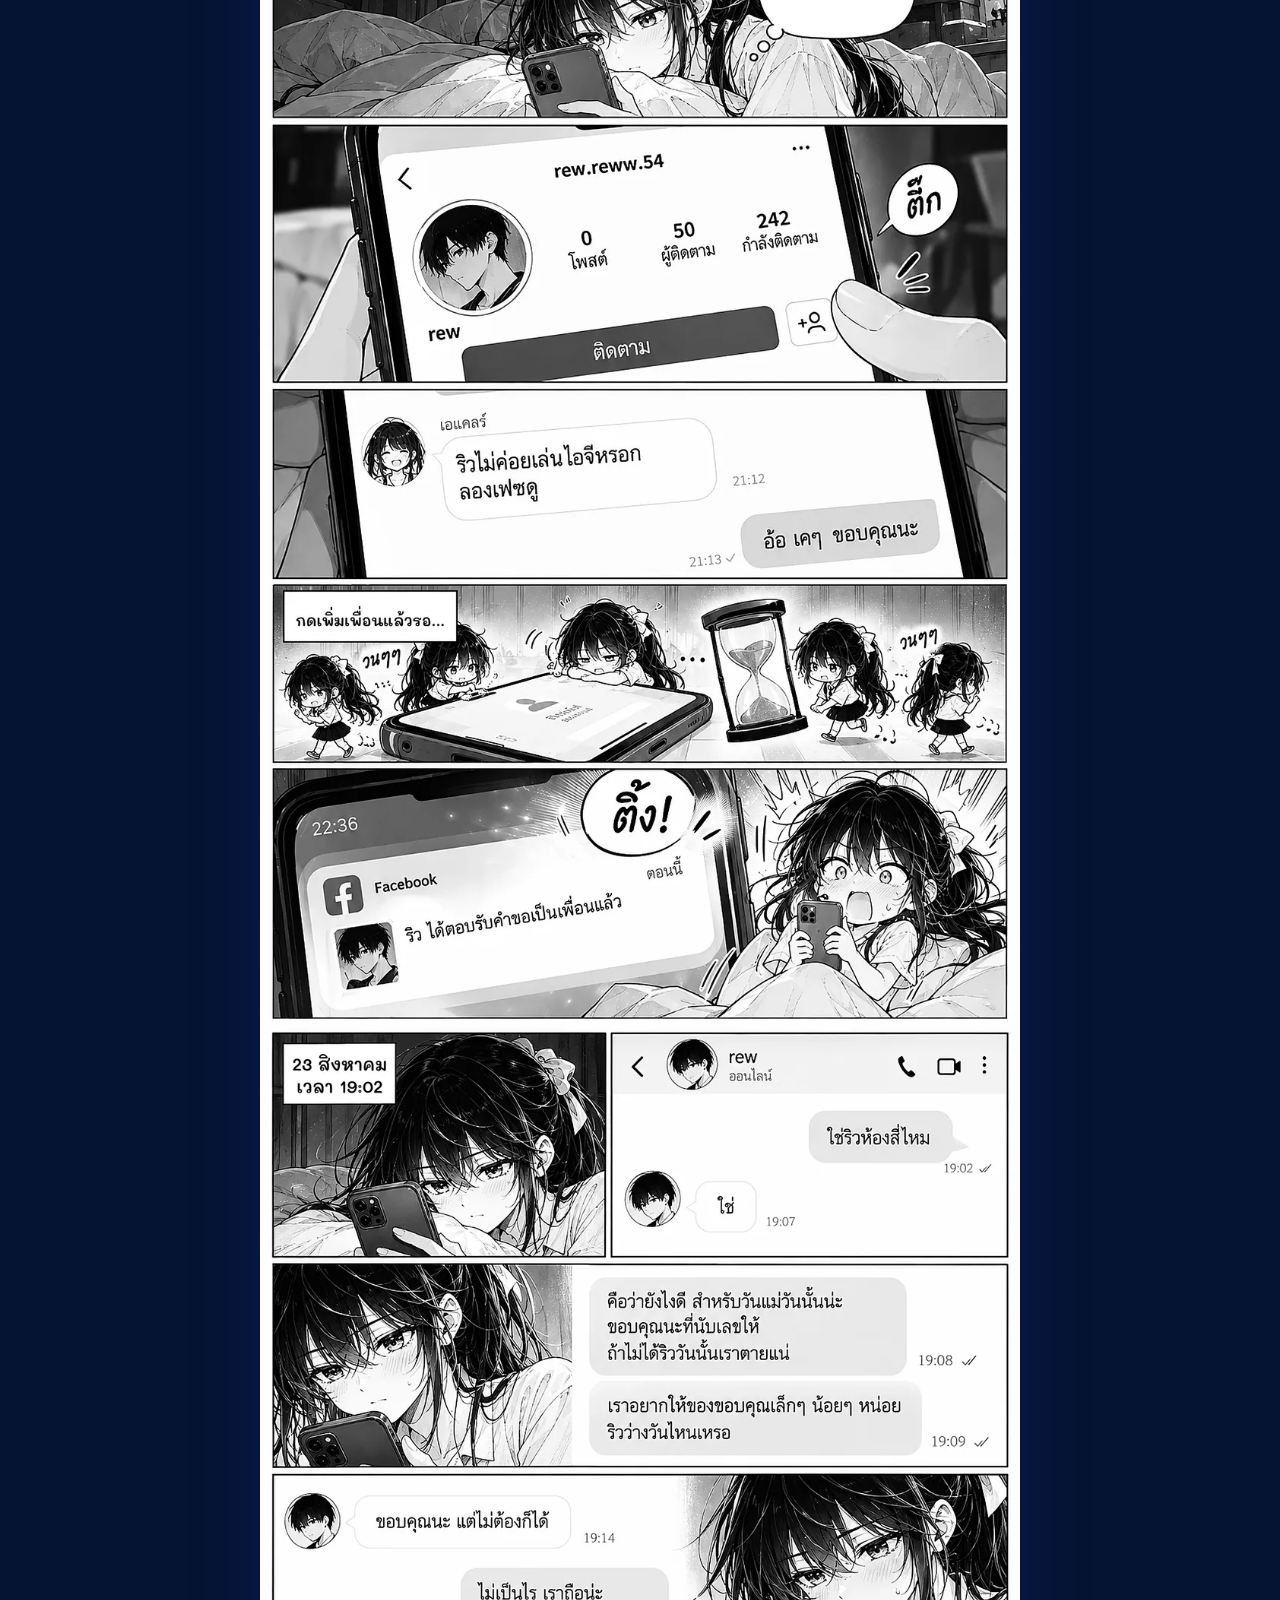
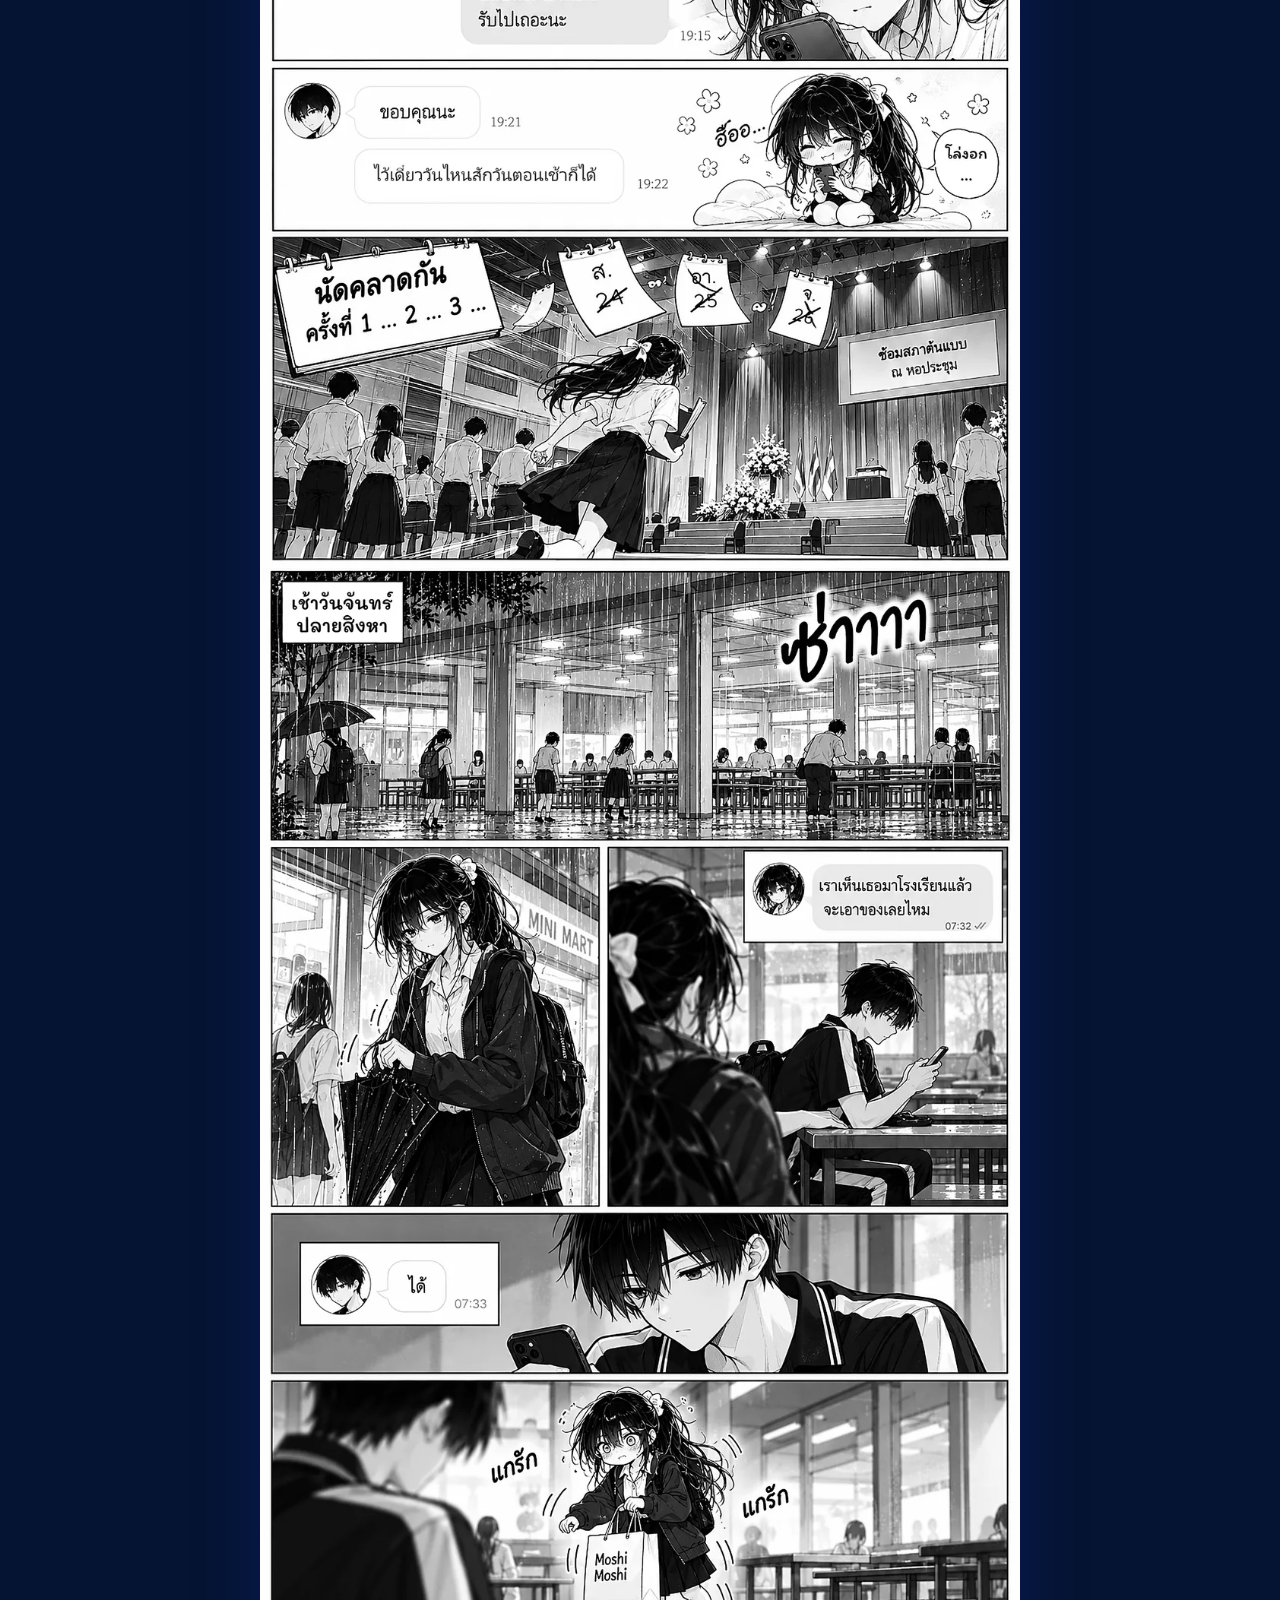
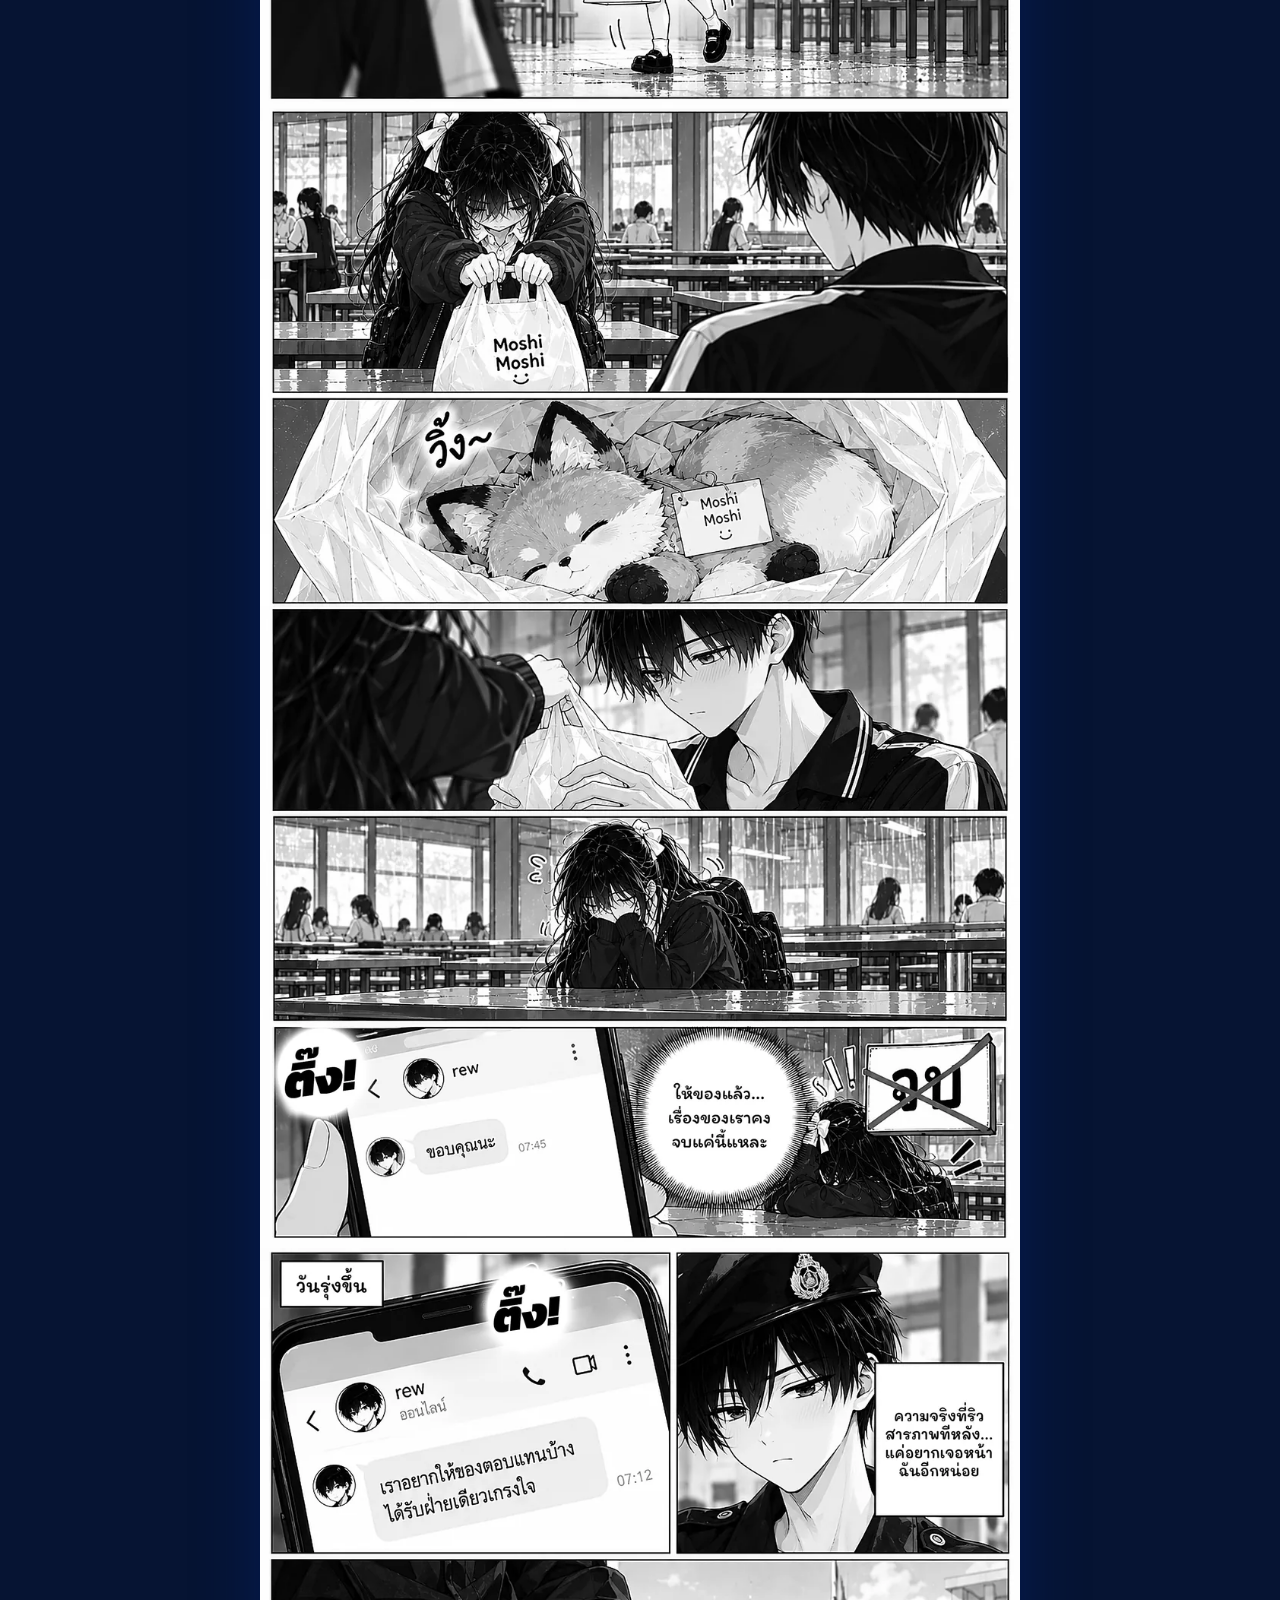
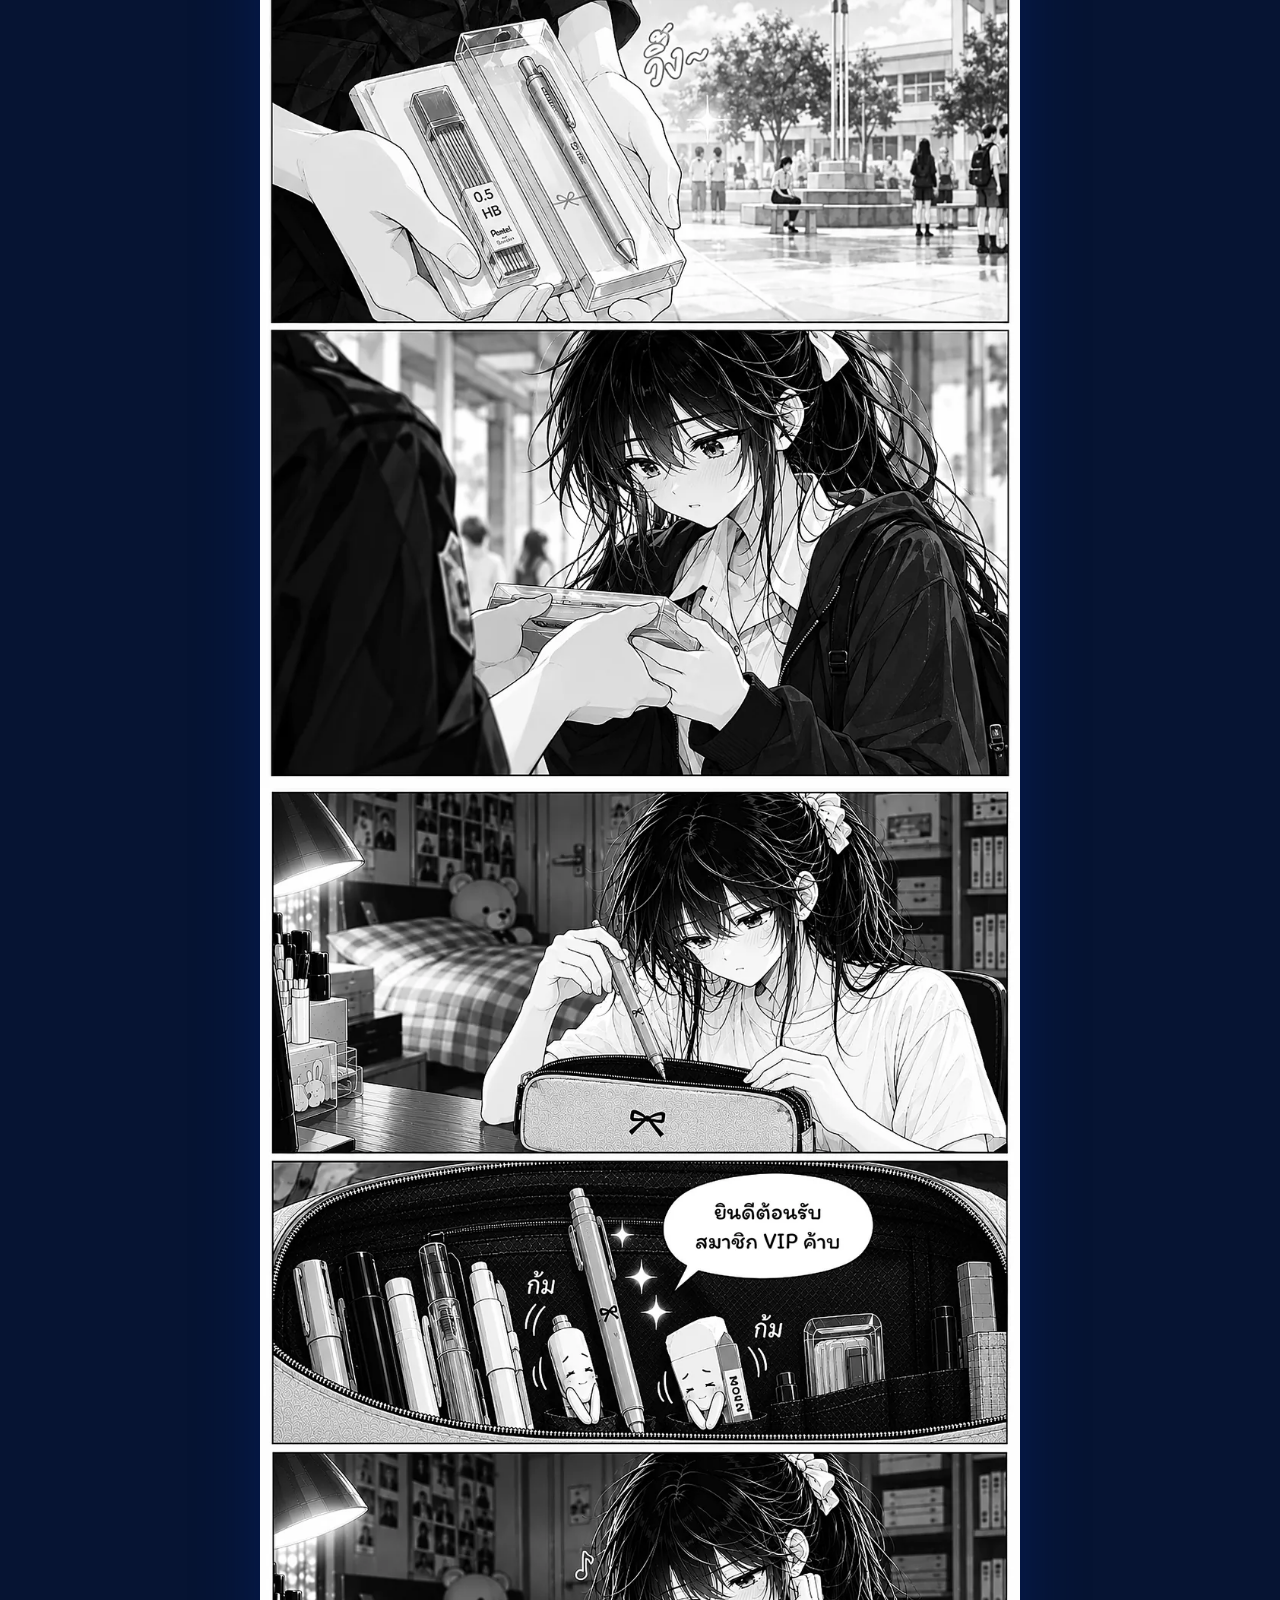
==== commit 45eb59a0: "Fox world theme, drag-only calendar, centered chips, shelf and standee fixes - Calendar: drag the pa" ====
--- a/read.html
+++ b/read.html
@@ -5,12 +5,12 @@
   <meta name="viewport" content="width=device-width, initial-scale=1, viewport-fit=cover">
   <title>อ่าน — DARVIN-CHERCI</title>
   <meta name="description" content="DARVIN-CHERCI อ่านมังงะ ดินสอสีฟ้า แบบเลื่อนยาวต่อเนื่อง">
-  <script>try{var t=localStorage.getItem("dvn-theme");if(t)document.documentElement.dataset.theme=t}catch(e){}</script>
+  <script>try{var t=localStorage.getItem("dvn-theme");if(t)document.documentElement.dataset.theme=t;if(localStorage.getItem("dvn-world")==="fox")document.documentElement.dataset.world="fox"}catch(e){}</script>
   <meta name="theme-color" content="#061433">
   <link rel="icon" href="assets/favicon.svg" type="image/svg+xml">
   <link rel="preconnect" href="https://fonts.googleapis.com">
   <link rel="preconnect" href="https://fonts.gstatic.com" crossorigin>
-  <link href="https://fonts.googleapis.com/css2?family=Noto+Sans+Thai:wght@400;500;600;700;800&family=Inter:wght@400;500;600;700;800&display=swap" rel="stylesheet">
+  <link href="https://fonts.googleapis.com/css2?family=Itim&family=Noto+Sans+Thai:wght@400;500;600;700;800&family=Inter:wght@400;500;600;700;800&display=swap" rel="stylesheet">
   <link rel="stylesheet" href="assets/css/style.css">
   <link rel="stylesheet" href="assets/css/features.css">
 </head>
--- a/assets/css/features.css
+++ b/assets/css/features.css
@@ -131,12 +131,14 @@
 .cal-rings i { width: 2.3cqw; height: 100%; border-radius: 2cqw; background: linear-gradient(90deg, #7f8ca2, #f6f8fc 45%, #93a1b6); box-shadow: 0 .5cqw .8cqw rgba(0, 0, 0, .28); }
 .cal-fw { position: absolute; inset: 0; z-index: 140; width: 100%; height: 100%; border-radius: 12px; pointer-events: none; opacity: 0; transition: opacity .5s; transform: translateZ(12px); }
 .cal-fw.on { opacity: 1; }
-.cal-ctrl { position: relative; z-index: 4; display: flex; align-items: center; justify-content: center; gap: 14px; margin-top: -84px; }
-.round-btn.sm { width: 38px; height: 38px; font-size: 22px; }
-.round-btn:disabled { opacity: .35; cursor: default; transform: none; }
+.cal-ctrl { position: relative; z-index: 4; display: flex; flex-direction: column; align-items: center; gap: 8px; margin-top: -84px; }
+.cal-help { position: relative; z-index: 5; margin: 0 16px; padding: 5px 14px; border-radius: 999px; text-align: center; font-size: 13px; color: var(--muted); background: var(--surface); backdrop-filter: blur(10px); -webkit-backdrop-filter: blur(10px); }
 .cal-dots { display: flex; gap: 8px; }
-.cal-dots button { width: 9px; height: 9px; padding: 0; border: 0; border-radius: 99px; cursor: pointer; background: color-mix(in srgb, var(--accent) 30%, transparent); transition: width .3s, background .3s; }
-.cal-dots button.on { width: 26px; background: var(--accent); }
+.cal-dots span { width: 9px; height: 9px; border-radius: 99px; background: color-mix(in srgb, var(--accent) 30%, transparent); transition: width .3s, background .3s; }
+.cal-dots span.on { width: 26px; background: var(--accent); }
+.cal.can-prev .cal-page.current .cal-head { cursor: grab; touch-action: none; }
+.cal.can-prev .cal-page.current .cal-head::after { content: "⇣ ลากลงเพื่อย้อนเดือน"; position: absolute; left: 50%; bottom: .8cqw; transform: translateX(-50%);
+  font: 600 2.4cqw/1 "Noto Sans Thai", sans-serif; color: rgba(255, 255, 255, .75); white-space: nowrap; pointer-events: none; }
 
 /* ของตกแต่งรอบปฏิทิน */
 .cal-decos { position: absolute; inset: 0; z-index: 3; pointer-events: none; }
@@ -350,7 +352,7 @@
 @media (max-width: 760px) {
   .cal-scene { padding: 54px 0 150px; }
   .cal-ctrl { margin-top: -104px; }
-  .shelf-stage { height: auto; aspect-ratio: 1 / 1.4; }
+  .shelf-stage { height: auto; aspect-ratio: 1 / 1.2; }
   .book-panel { bottom: 10px; padding: 12px 12px 14px; border-radius: 18px; }
   .book-panel h3 { margin-bottom: 8px; font-size: 18px; }
   .bp-actions .btn.sm { padding: 7px 12px; font-size: 13px; }
@@ -437,3 +439,69 @@
   .standee-stage { aspect-ratio: 1 / 1.35; }
   .sd-label { font-size: 12.5px; padding-left: 10px; gap: 6px; }
 }
+
+/* แถวชิปตอน: อยู่กึ่งกลางเสมอ (จอกว้าง) และยังเลื่อนได้ครบเมื่อจอแคบ */
+.chips .chip:first-child { margin-left: auto; }
+.chips .chip:last-child { margin-right: auto; }
+.hint-narrow { display: none; }
+@media (max-width: 699px) { .shelf-stage .hint-wide { display: none; } .shelf-stage .hint-narrow { display: inline; } }
+.shelf-stage .stage-hint { left: 50%; right: auto; bottom: 10px; transform: translateX(-50%); width: max-content; max-width: 92%; padding: 4px 12px; border-radius: 99px;
+  background: var(--surface); backdrop-filter: blur(10px); -webkit-backdrop-filter: blur(10px); }
+
+/* ====================== ธีมหมาจิ้งจอก (เปิดหลังกดตุ๊กตาเท่านั้น) ====================== */
+:root[data-world="fox"] { --accent: #7c3aed; --accent-2: #5b21b6; --sky: #c084fc; --nav-bg: rgba(250, 245, 255, .74); --line: rgba(90, 40, 150, .12); }
+:root[data-world="fox"] body { background: #f5efff; }
+:root[data-world="fox"][data-theme="dark"] { --accent: #c4a1ff; --accent-2: #e0ccff; --sky: #b57bff; --nav-bg: rgba(22, 8, 44, .74); --surface: rgba(40, 18, 76, .72); --surface-solid: #221040; --line: rgba(200, 160, 255, .16); }
+:root[data-world="fox"][data-theme="dark"] body { background: #12072a; }
+@media (prefers-color-scheme: dark) {
+  :root[data-world="fox"]:not([data-theme="light"]) { --accent: #c4a1ff; --accent-2: #e0ccff; --sky: #b57bff; --nav-bg: rgba(22, 8, 44, .74); --surface: rgba(40, 18, 76, .72); --surface-solid: #221040; --line: rgba(200, 160, 255, .16); }
+  :root[data-world="fox"]:not([data-theme="light"]) body { background: #12072a; }
+}
+:root[data-world="fox"] .stat.big { background: linear-gradient(135deg, #a855f7, #6d28d9 70%, #3b0f7a); }
+:root[data-world="fox"] .stat.big .stat-num { background: linear-gradient(90deg, #fff, #f0d9ff); -webkit-background-clip: text; background-clip: text; }
+:root[data-world="fox"] .stage, :root[data-world="fox"] .shelf-stage, :root[data-world="fox"] .standee-stage {
+  background: radial-gradient(120% 90% at 50% 0%, rgba(255, 255, 255, .6), rgba(220, 190, 255, .3) 60%, rgba(120, 50, 220, .14)); }
+:root[data-world="fox"][data-theme="dark"] .stage, :root[data-world="fox"][data-theme="dark"] .shelf-stage, :root[data-world="fox"][data-theme="dark"] .standee-stage {
+  background: radial-gradient(120% 90% at 50% 0%, rgba(140, 70, 230, .35), rgba(20, 8, 44, .55)); }
+:root[data-world="fox"] .donate-fab, :root[data-world="fox"] .feat-ic, :root[data-world="fox"] .cta-ic { background: linear-gradient(135deg, #d8b4fe, #7c3aed); }
+:root[data-world="fox"] .hero h1 { background: linear-gradient(100deg, var(--ink) 20%, #9333ea 60%, #f472b6); -webkit-background-clip: text; background-clip: text; }
+:root[data-world="fox"] .hero h1 .dot { color: #f472b6; -webkit-text-fill-color: #f472b6; }
+:root[data-world="fox"] .visit-pill { background: linear-gradient(135deg, rgba(192, 132, 252, .2), rgba(124, 58, 237, .2)); }
+:root[data-world="fox"] .loader { --ld-ink: #6d28d9; --ld-pen: #a855f7; }
+:root[data-world="fox"] .clouds { display: none; }
+/* หัวใจลอยจางๆ แทนก้อนเมฆ (สว่าง) */
+.fox-hearts { position: fixed; inset: 0; z-index: -1; pointer-events: none; overflow: hidden; display: none; }
+:root[data-world="fox"] .fox-hearts { display: block; }
+:root[data-world="fox"][data-theme="dark"] .fox-hearts { display: none; }
+@media (prefers-color-scheme: dark) { :root[data-world="fox"]:not([data-theme="light"]) .fox-hearts { display: none; } }
+.fox-hearts i { position: absolute; left: var(--x); bottom: -60px; width: var(--s); height: var(--s); opacity: 0;
+  background: linear-gradient(135deg, #f5d0fe, #c4b5fd); -webkit-mask: var(--heart) center / contain no-repeat; mask: var(--heart) center / contain no-repeat;
+  animation: fox-heart var(--dur) linear var(--delay) infinite; }
+@keyframes fox-heart { 0% { transform: translate(0, 0) rotate(-10deg); opacity: 0; } 10% { opacity: .5; } 50% { transform: translate(var(--sway), -55vh) rotate(8deg); }
+  90% { opacity: .45; } 100% { transform: translate(0, -115vh) rotate(-6deg); opacity: 0; } }
+/* ดาวตก (มืด) */
+.fox-meteors { position: fixed; inset: 0; width: 100%; height: 100%; z-index: -1; pointer-events: none; }
+
+/* ====================== ตุ๊กตาหมาจิ้งจอกท้ายเว็บ ====================== */
+.fox-bed { position: relative; width: min(560px, 100%); margin: 30px auto 0; padding: 0 16px; }
+.fox-bed-stage { position: relative; height: 230px; cursor: pointer; border-radius: 24px; }
+.fox-bed-stage canvas { display: block; width: 100%; height: 100%; }
+.fox-bed-stage:focus-visible { outline-offset: 4px; }
+.fox-bubble { position: absolute; left: 50%; top: 4px; z-index: 2; transform: translateX(-10%); max-width: 78%; padding: 10px 16px; border-radius: 20px 20px 20px 6px;
+  background: var(--surface-solid); color: var(--ink); font: 600 16px/1.35 Itim, "Noto Sans Thai", sans-serif; box-shadow: var(--shadow); white-space: nowrap;
+  animation: bubble-bob 2.6s ease-in-out infinite; pointer-events: none; }
+.fox-bubble::after { content: ""; position: absolute; left: 14px; bottom: -8px; width: 16px; height: 16px; background: inherit; transform: rotate(45deg); border-radius: 3px; }
+.fox-bubble.swap { animation: bubble-swap .5s cubic-bezier(.2, 1.6, .4, 1), bubble-bob 2.6s ease-in-out .5s infinite; }
+@keyframes bubble-bob { 50% { translate: 0 -5px; } }
+@keyframes bubble-swap { from { transform: translateX(-10%) scale(.6); opacity: 0; } }
+.fox-bed-caption { margin: 2px 0 0; text-align: center; font-size: 12.5px; color: var(--muted); }
+/* แอนิเมชันกระโดดชนจอ */
+.fox-jump { position: fixed; inset: 0; z-index: 400; width: 100vw; height: 100vh; pointer-events: none; }
+.fox-flash { position: fixed; inset: 0; z-index: 399; pointer-events: none; opacity: 0;
+  background: radial-gradient(circle at 50% 50%, rgba(255, 255, 255, .0) 30%, rgba(255, 255, 255, .55)); }
+.fox-flash.on { animation: fox-flash .45s ease-out; }
+@keyframes fox-flash { 0% { opacity: 0; } 25% { opacity: 1; } 100% { opacity: 0; } }
+html.fox-busy { overflow: hidden; }
+.stage.fox-world .stage-cue .cue-track { display: none; }
+.stage-cue.nudge { animation: cue-nudge .7s cubic-bezier(.2, 1.6, .4, 1); }
+@keyframes cue-nudge { 30% { transform: translate(-50%, -6px) scale(1.08); } }
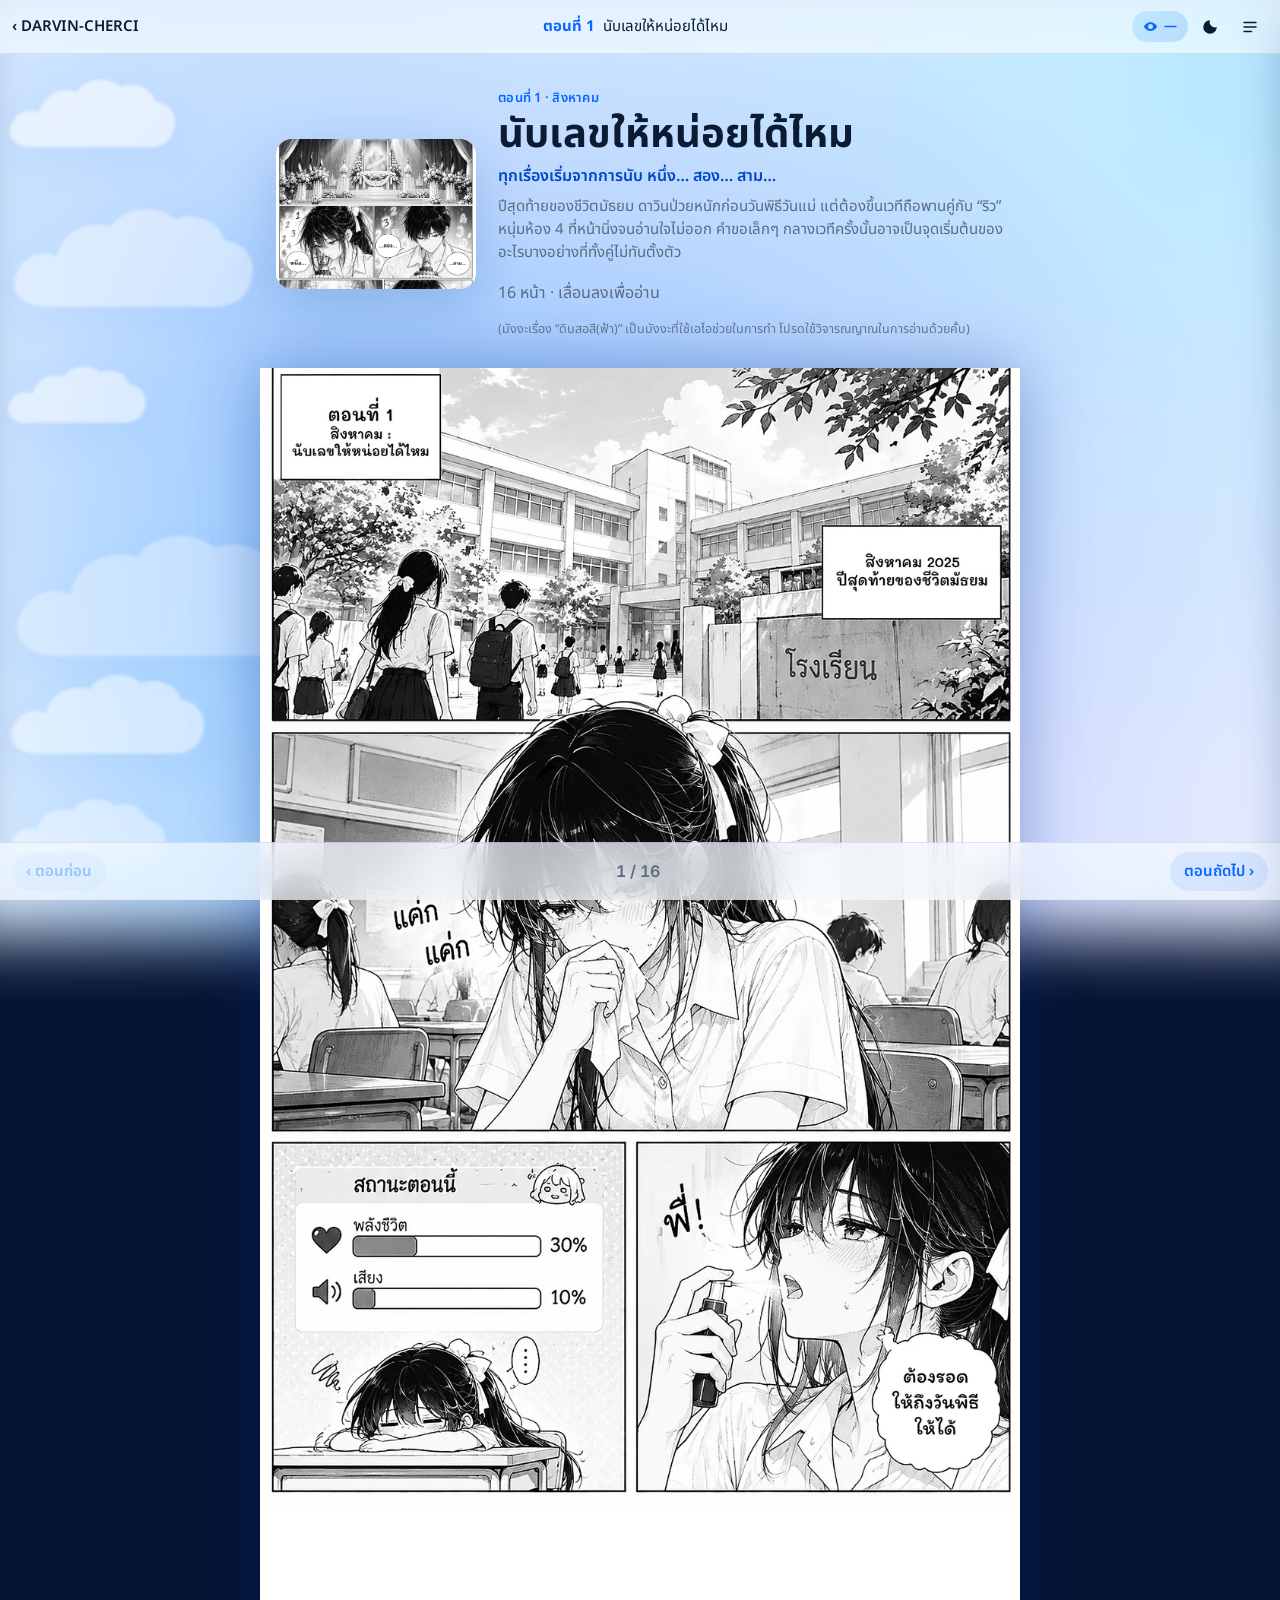
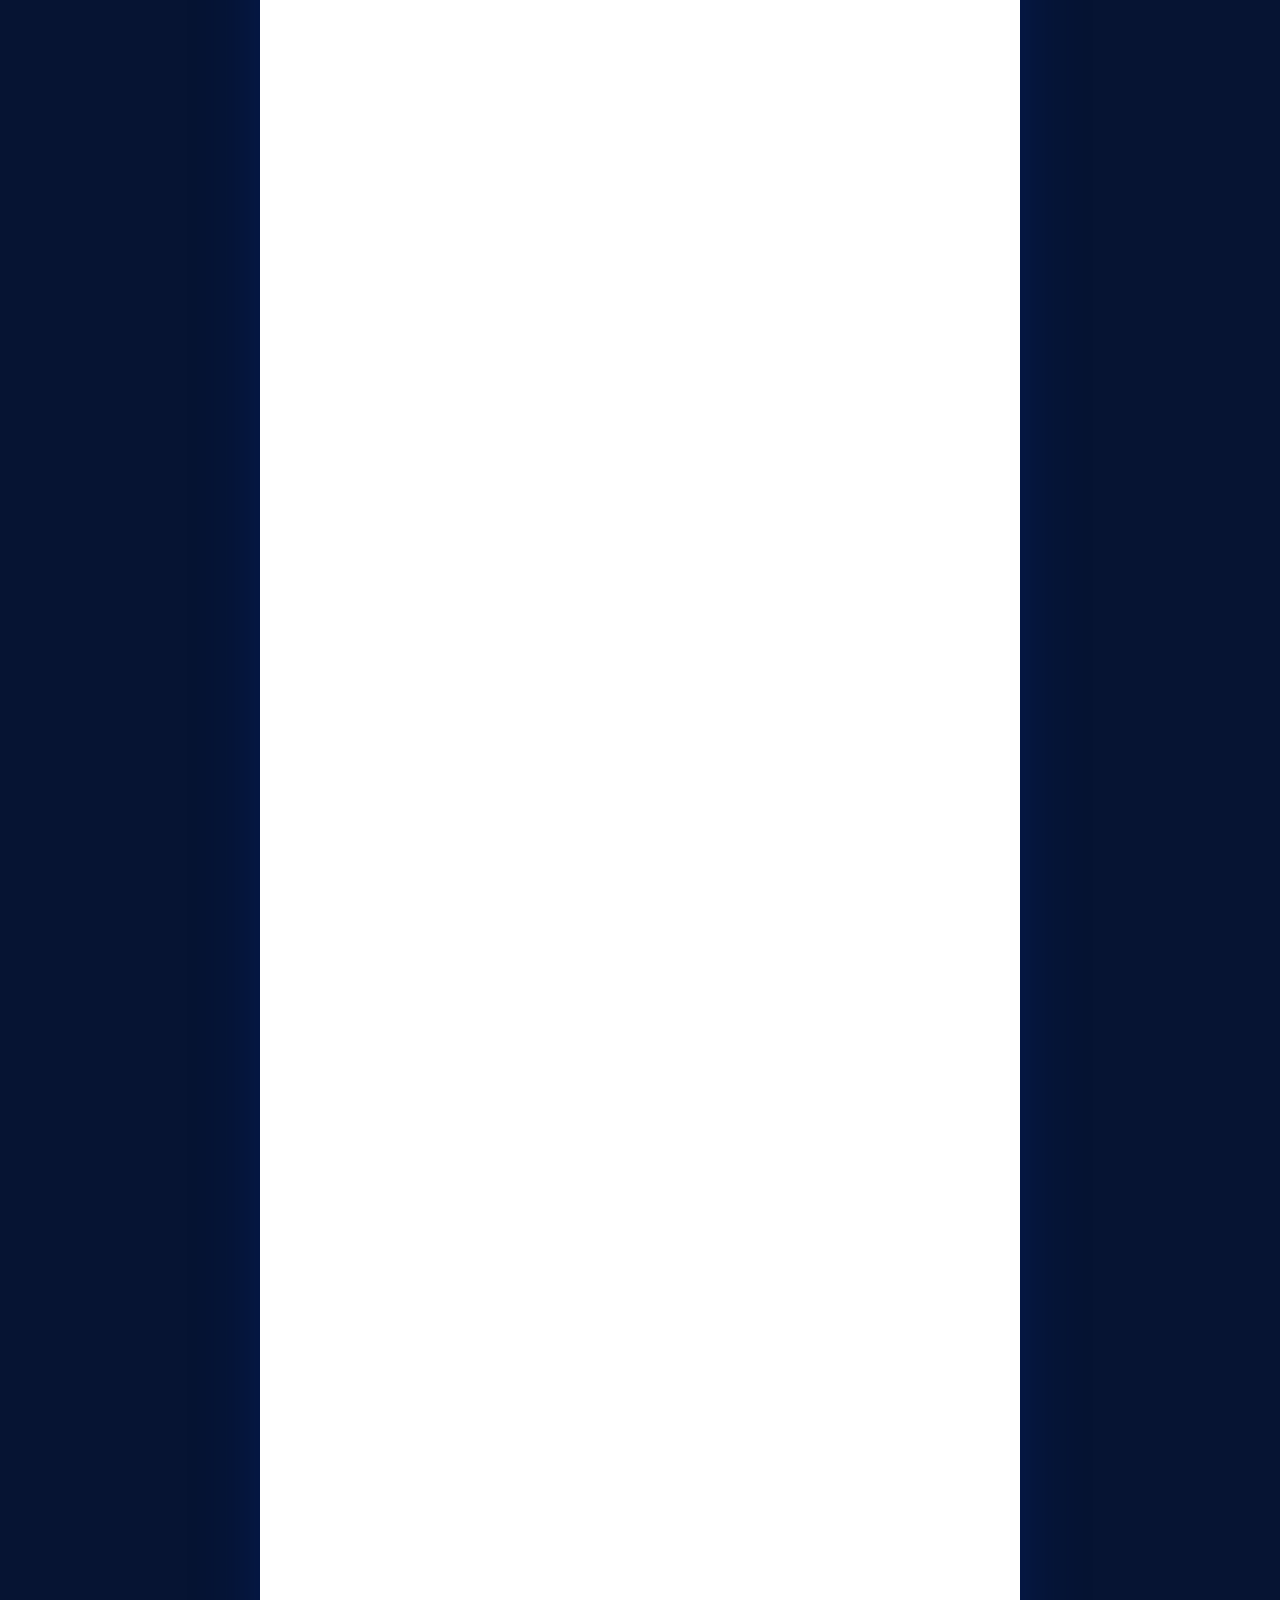
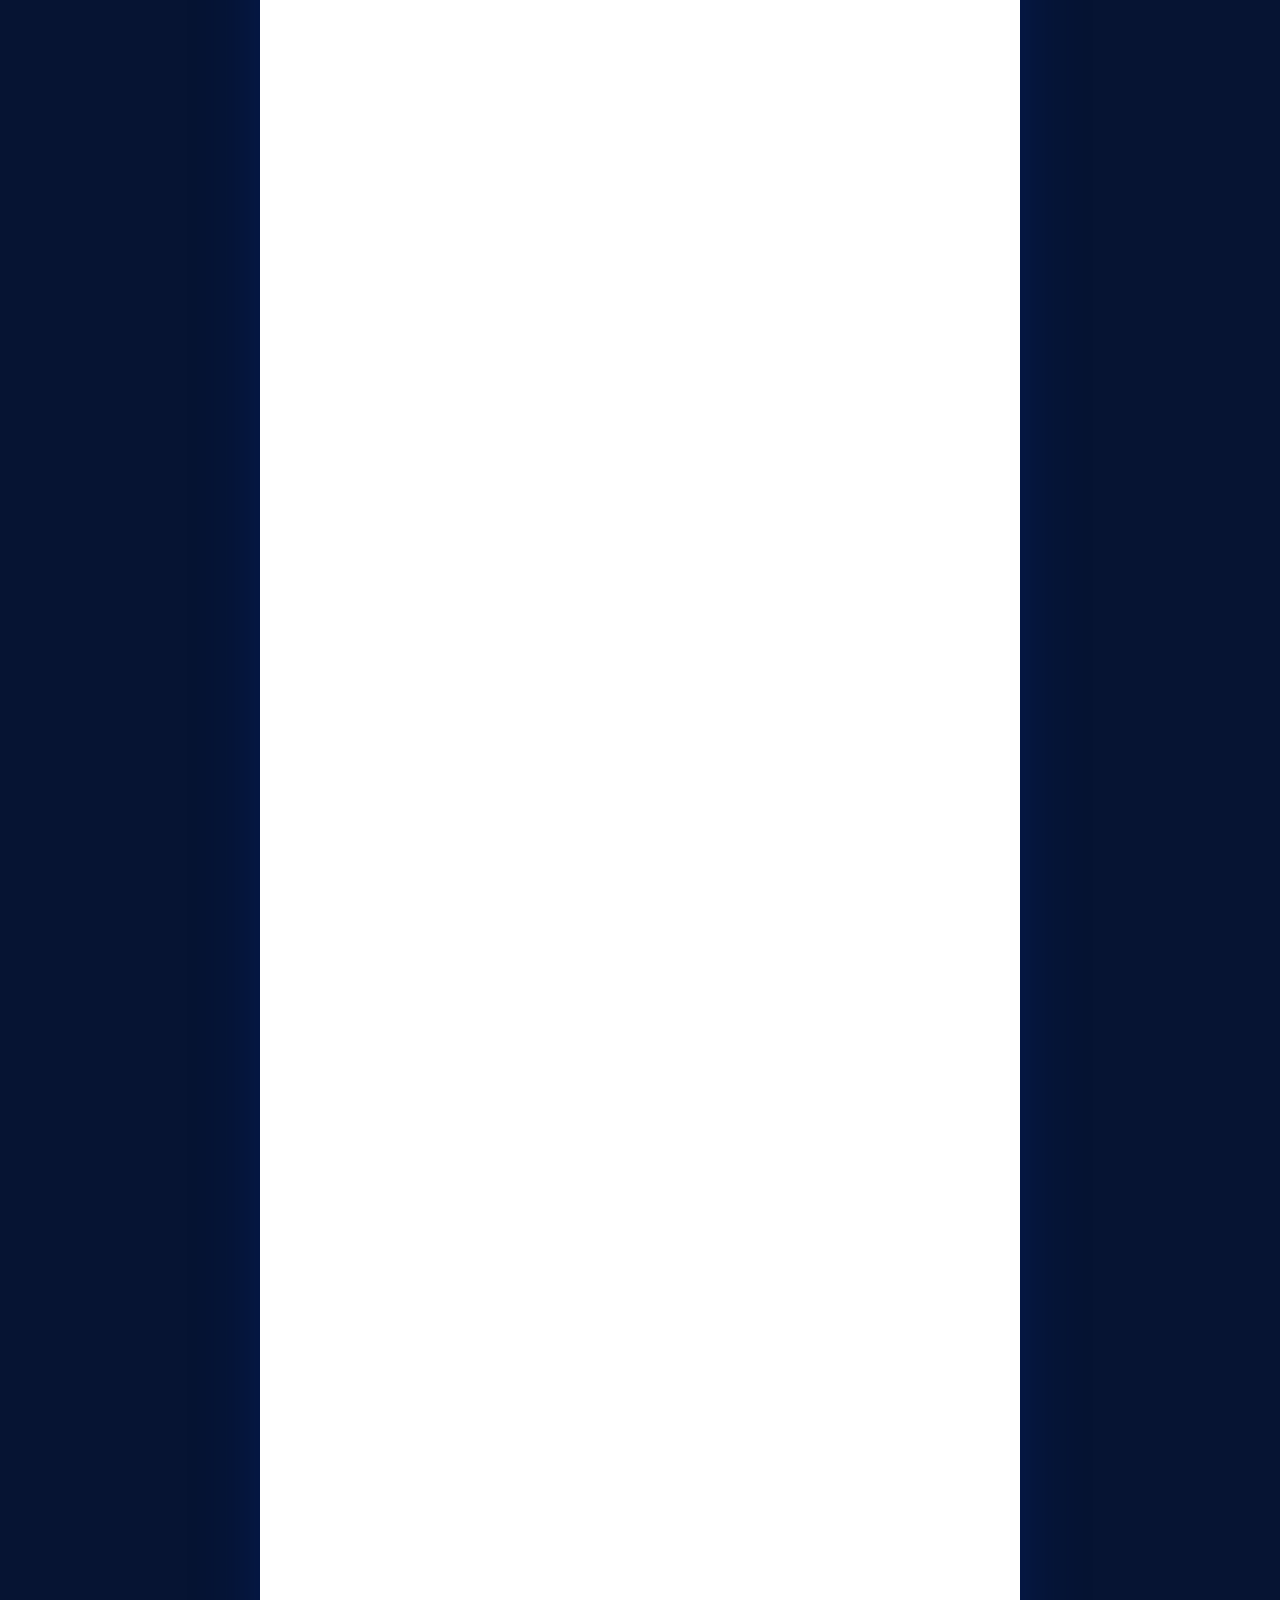
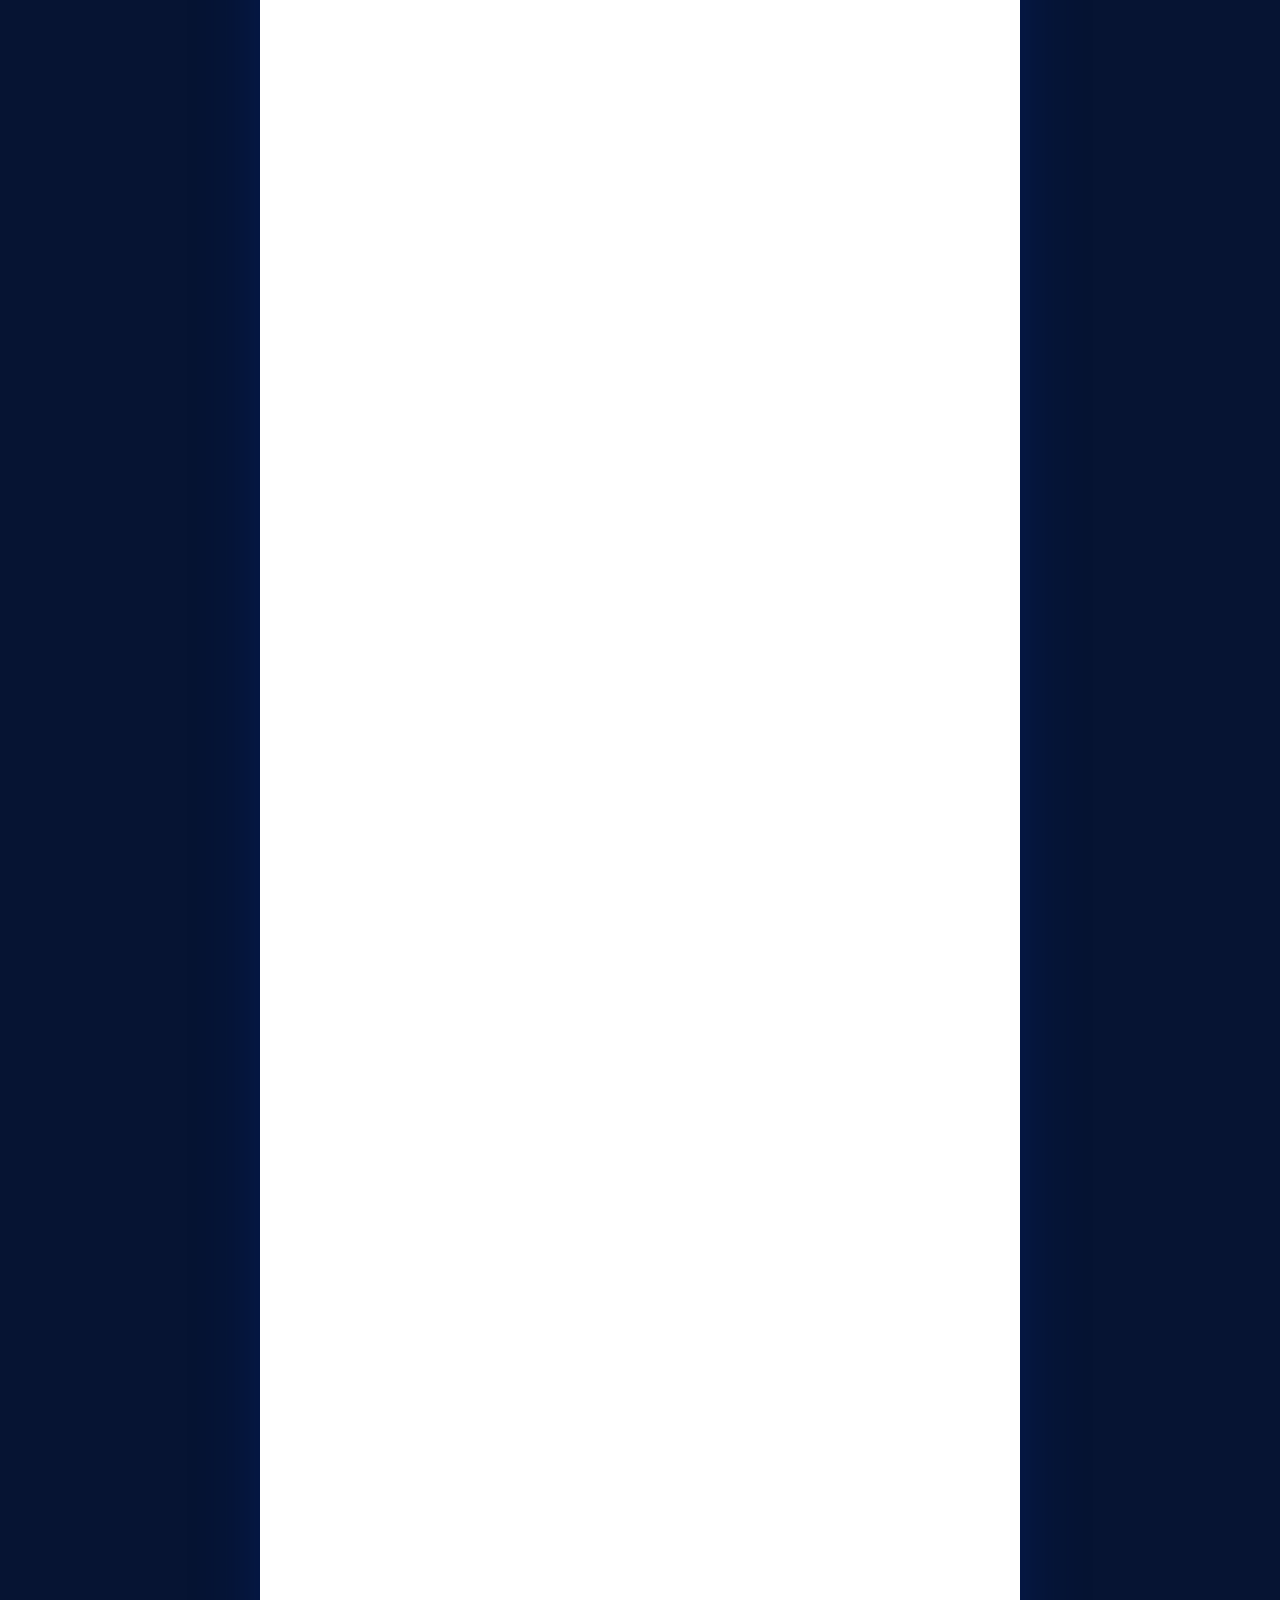
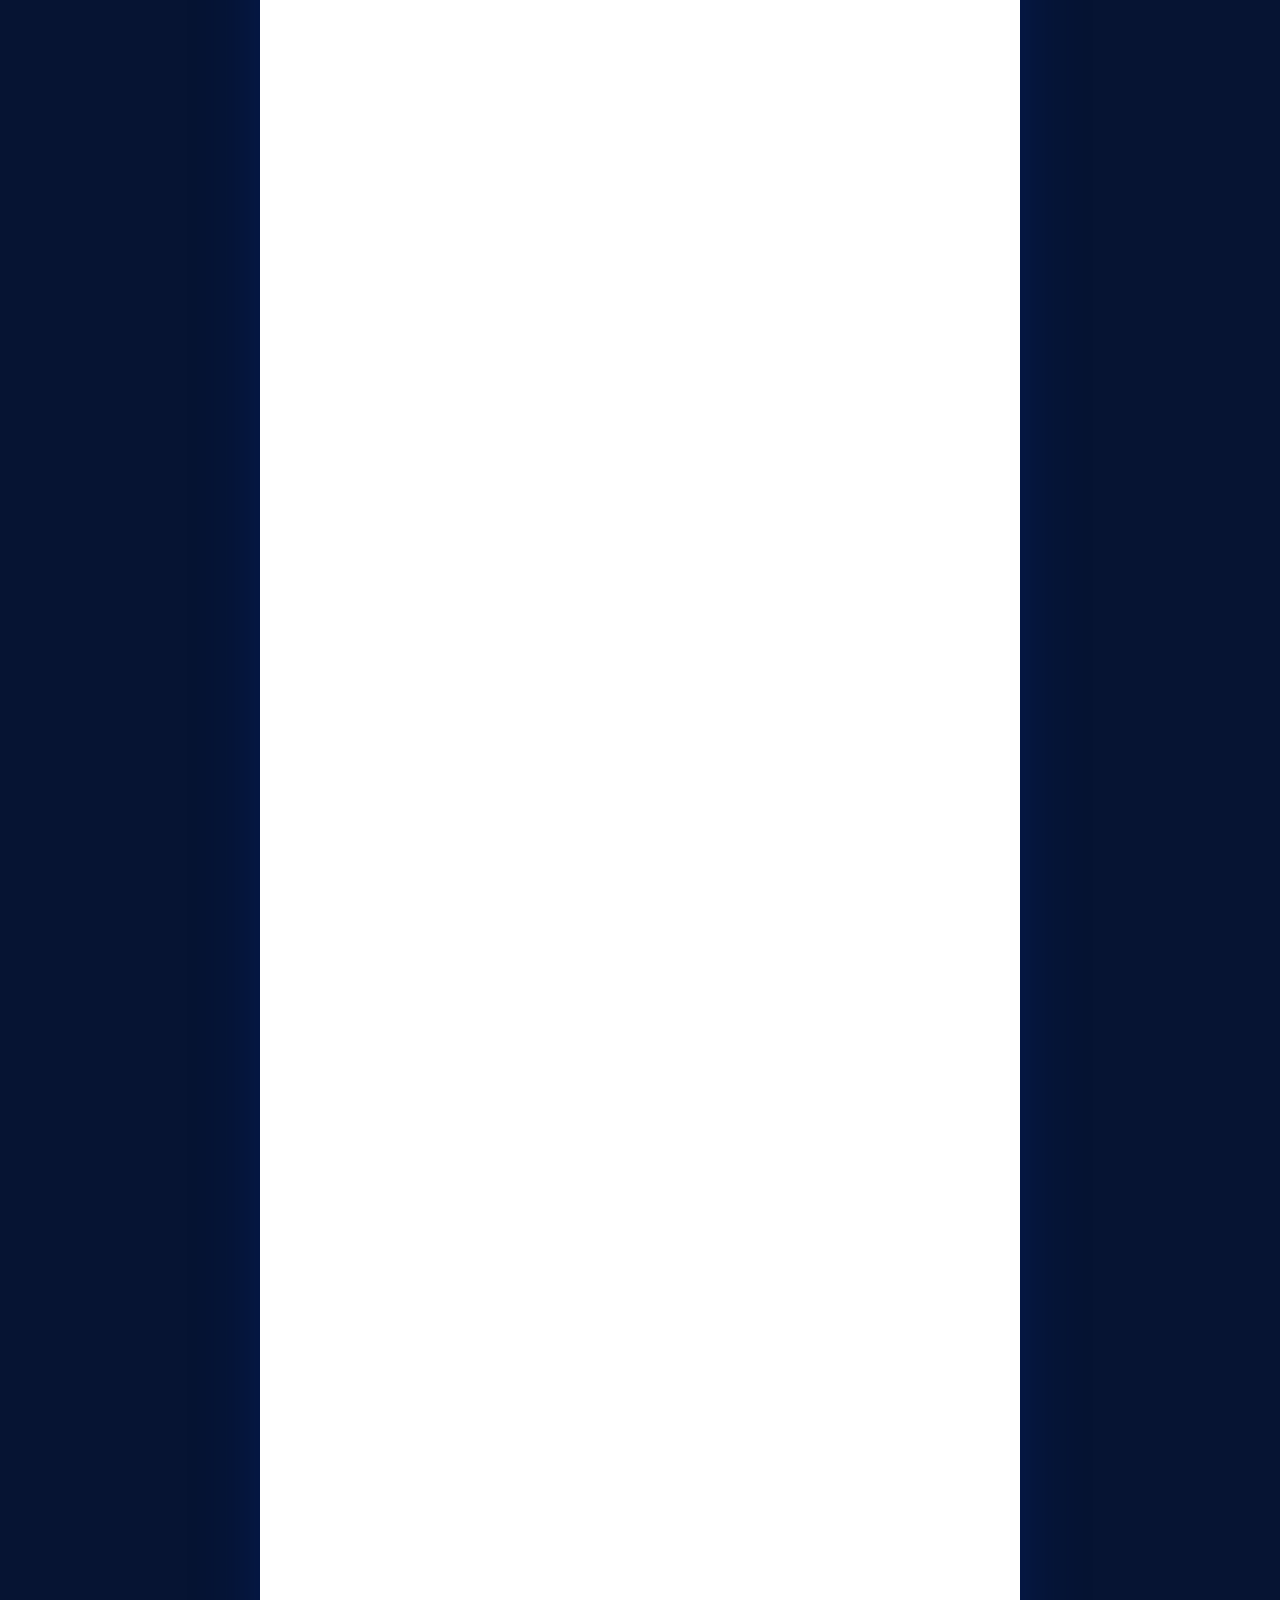
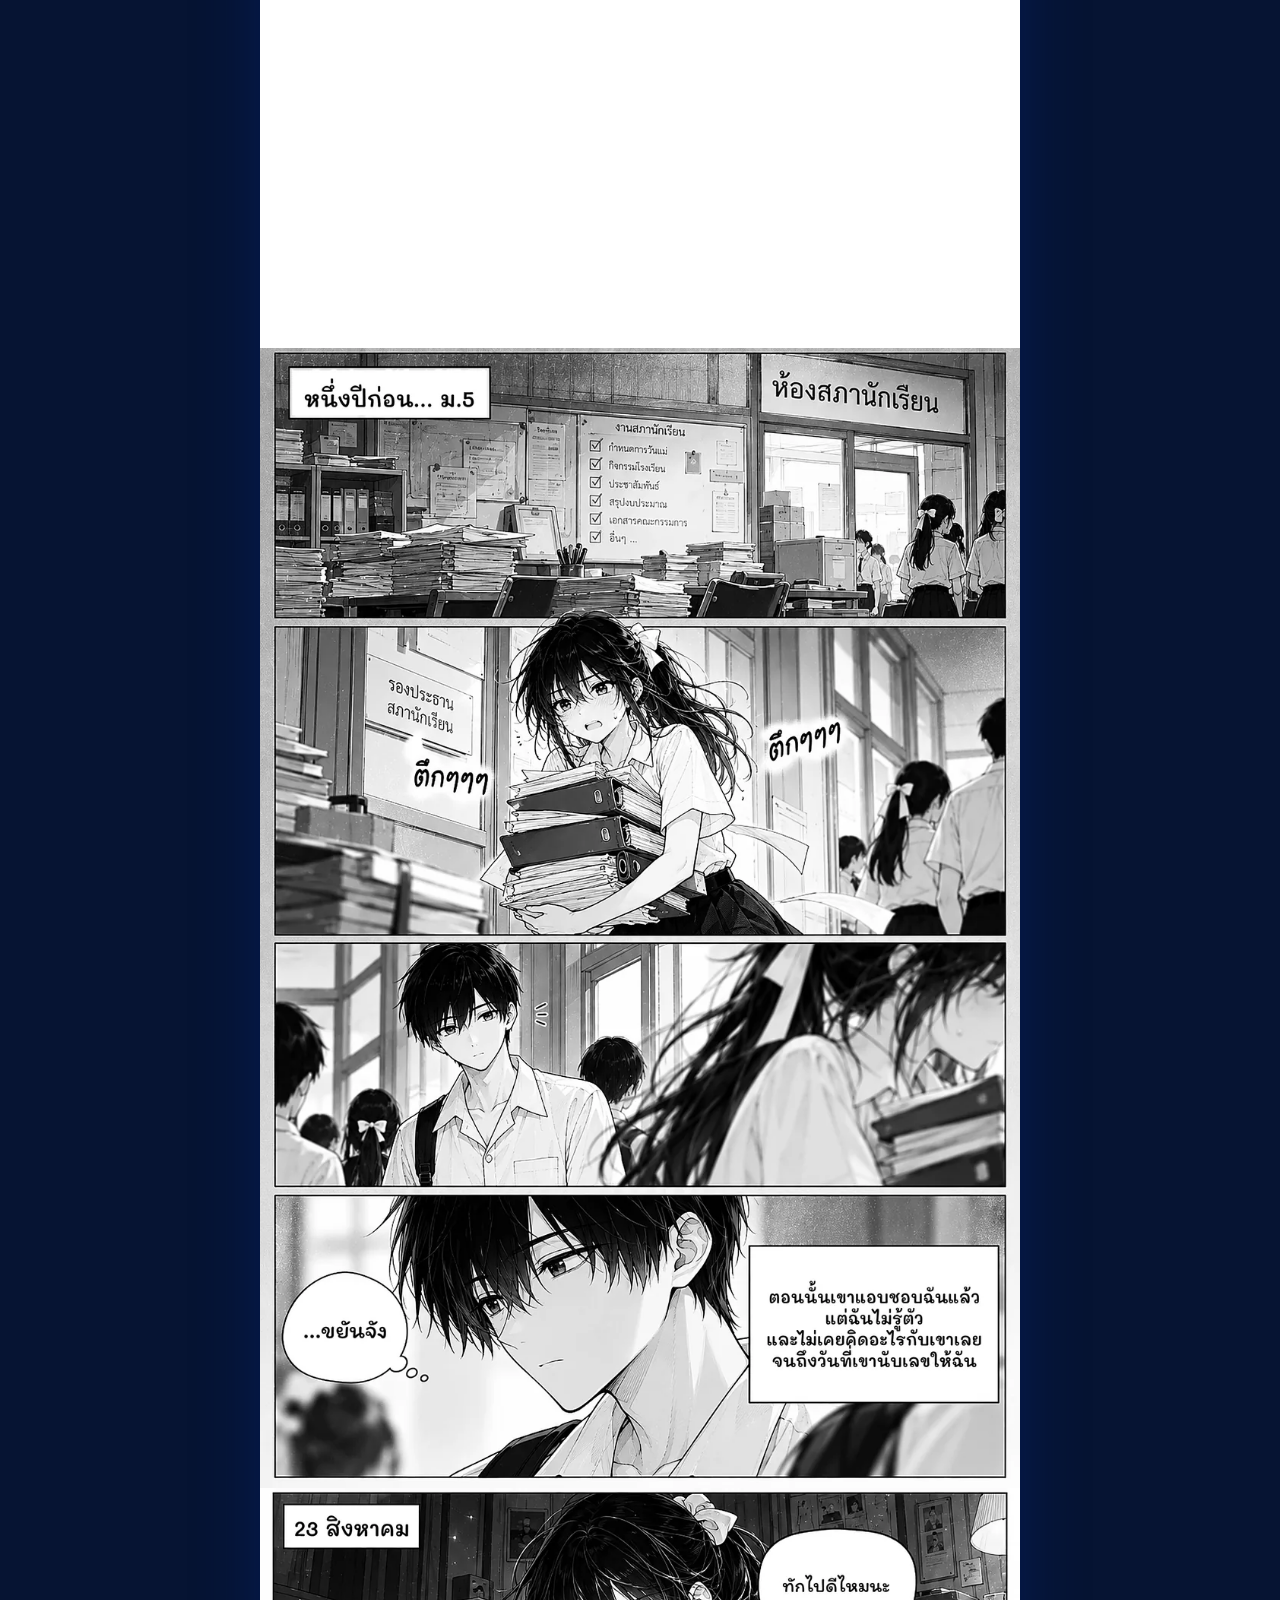
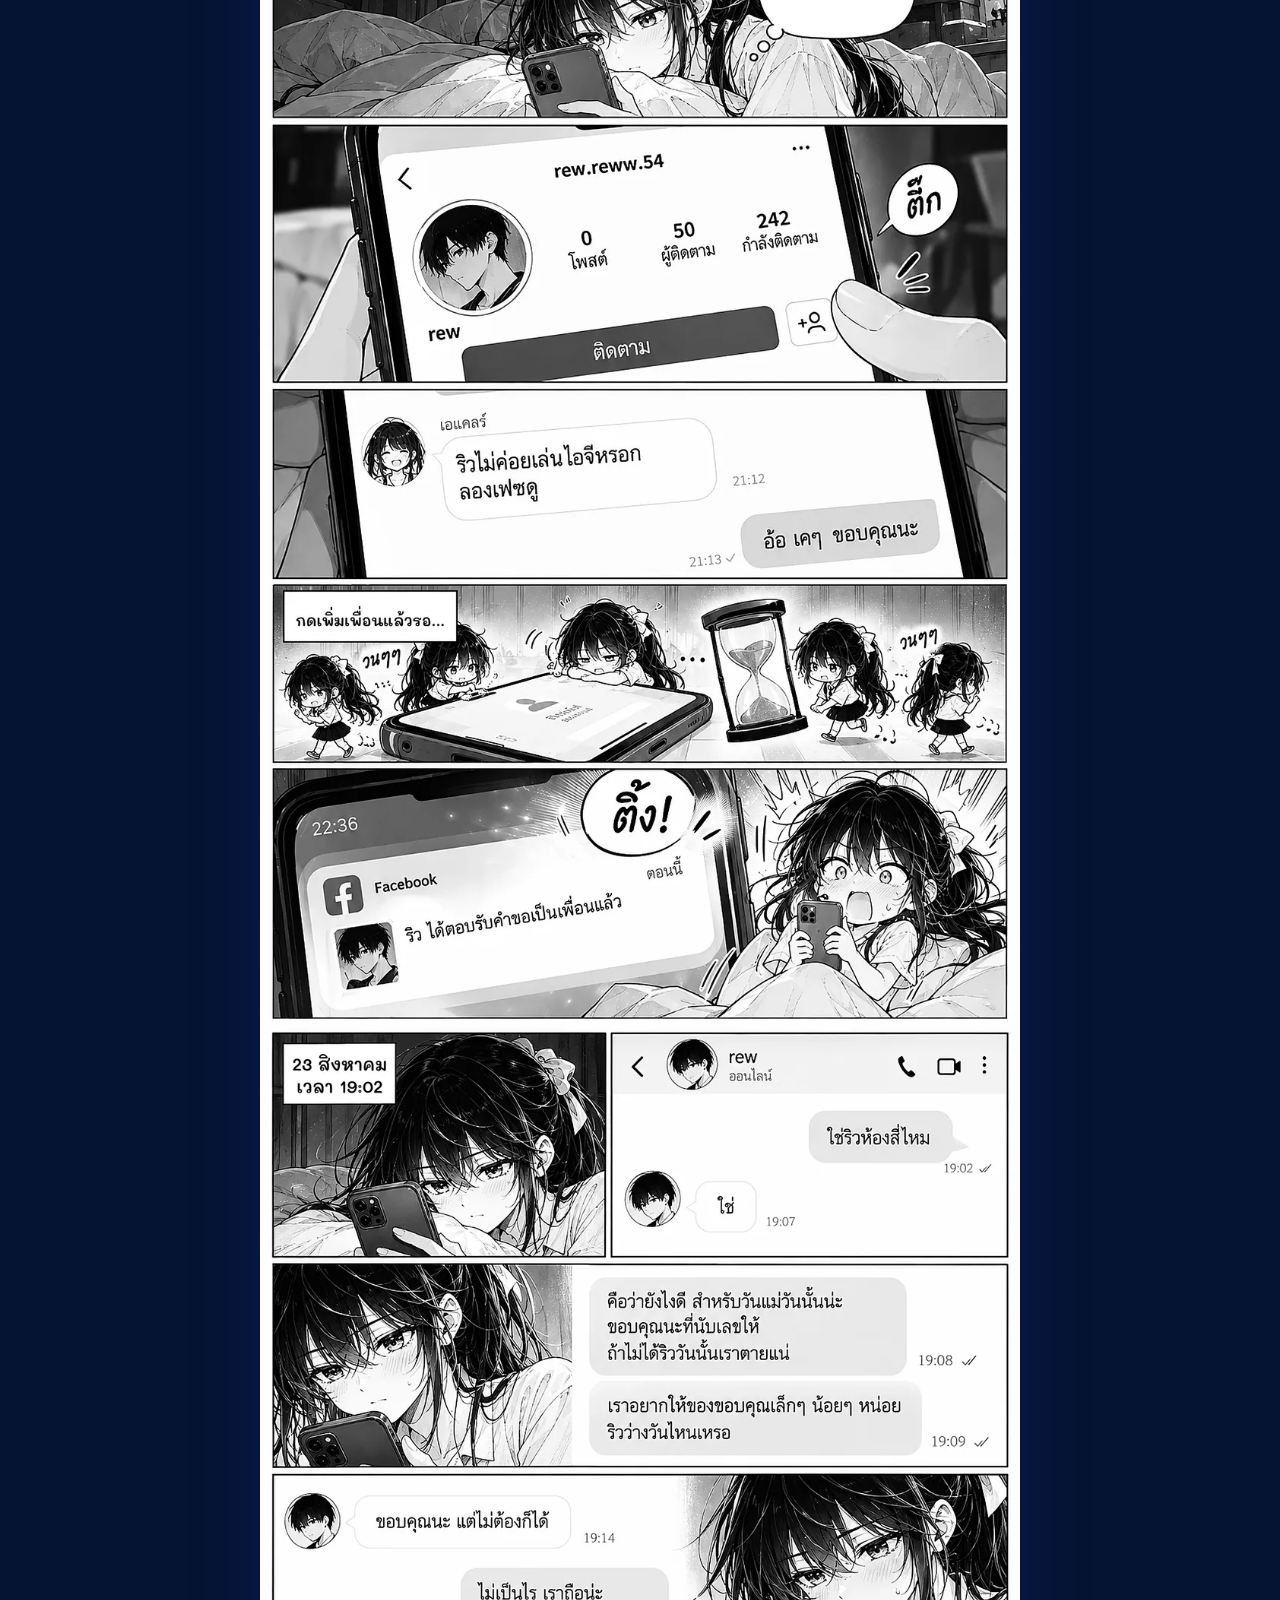
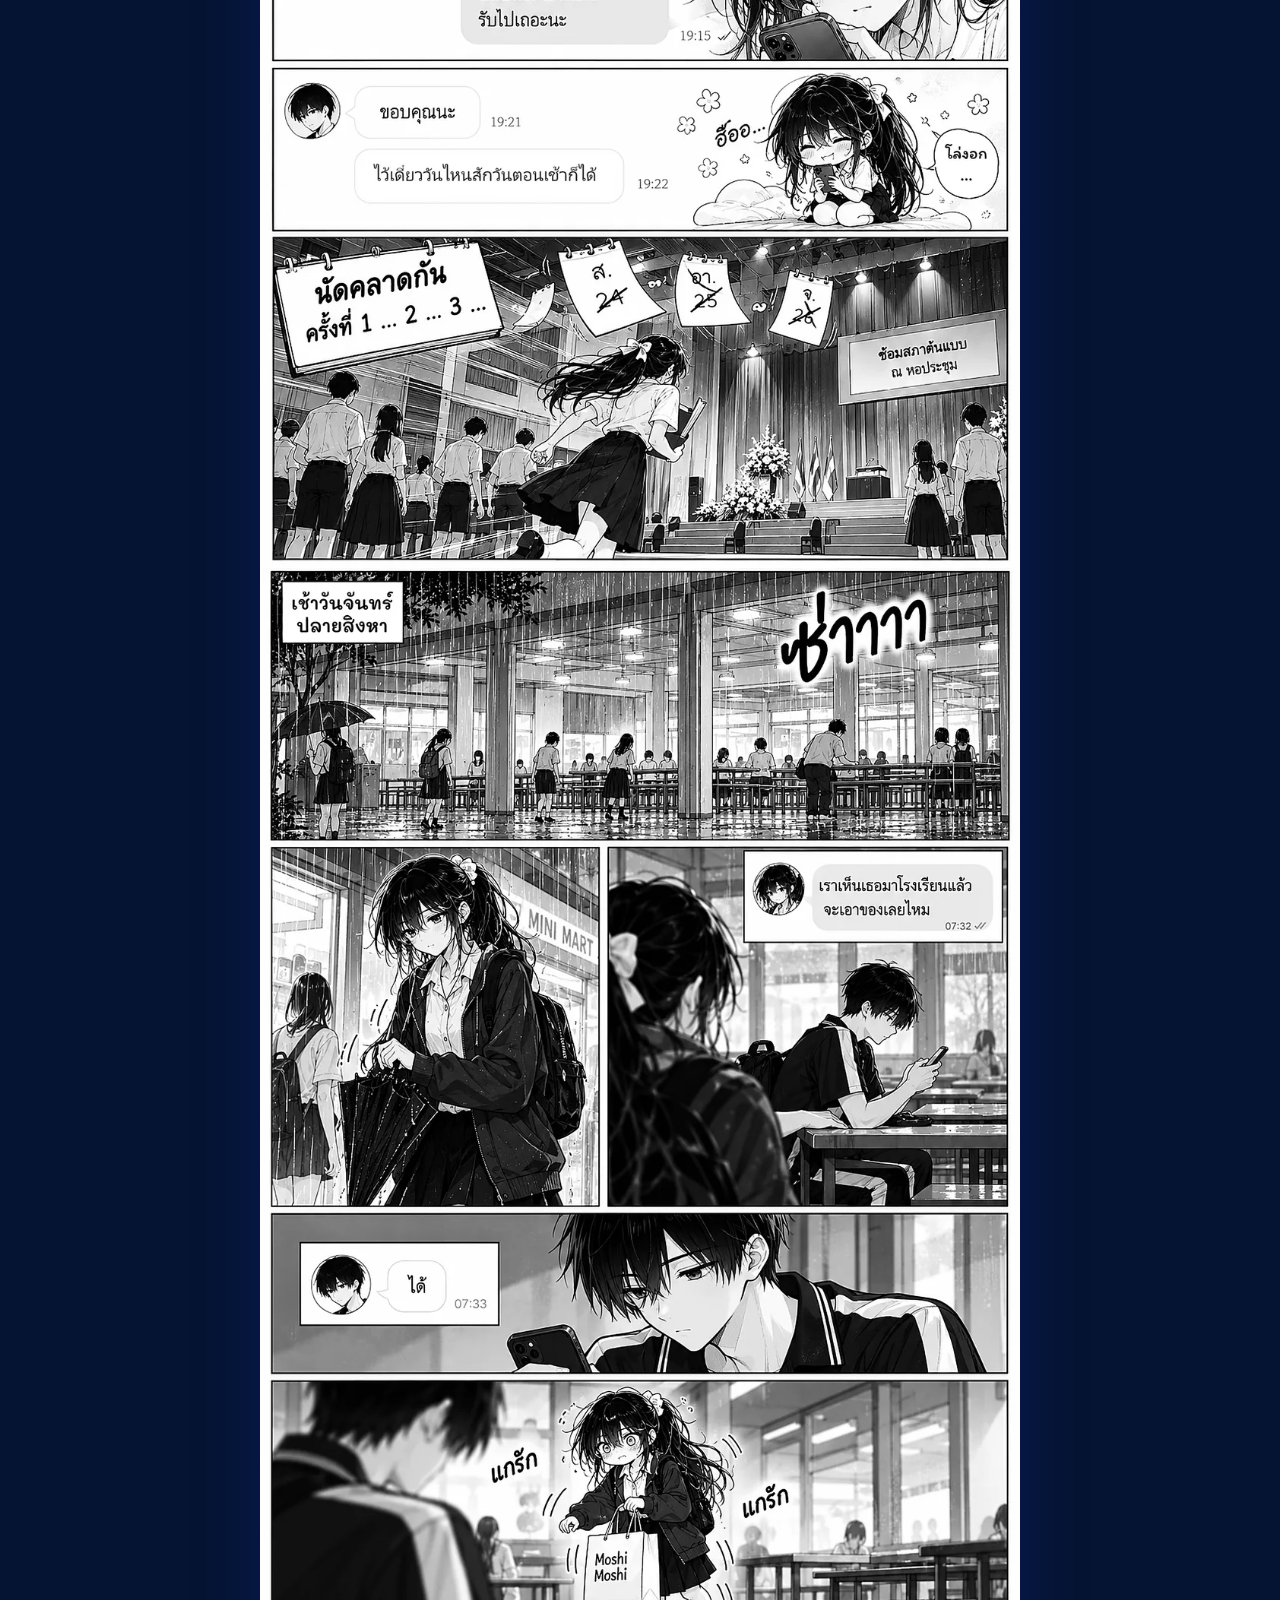
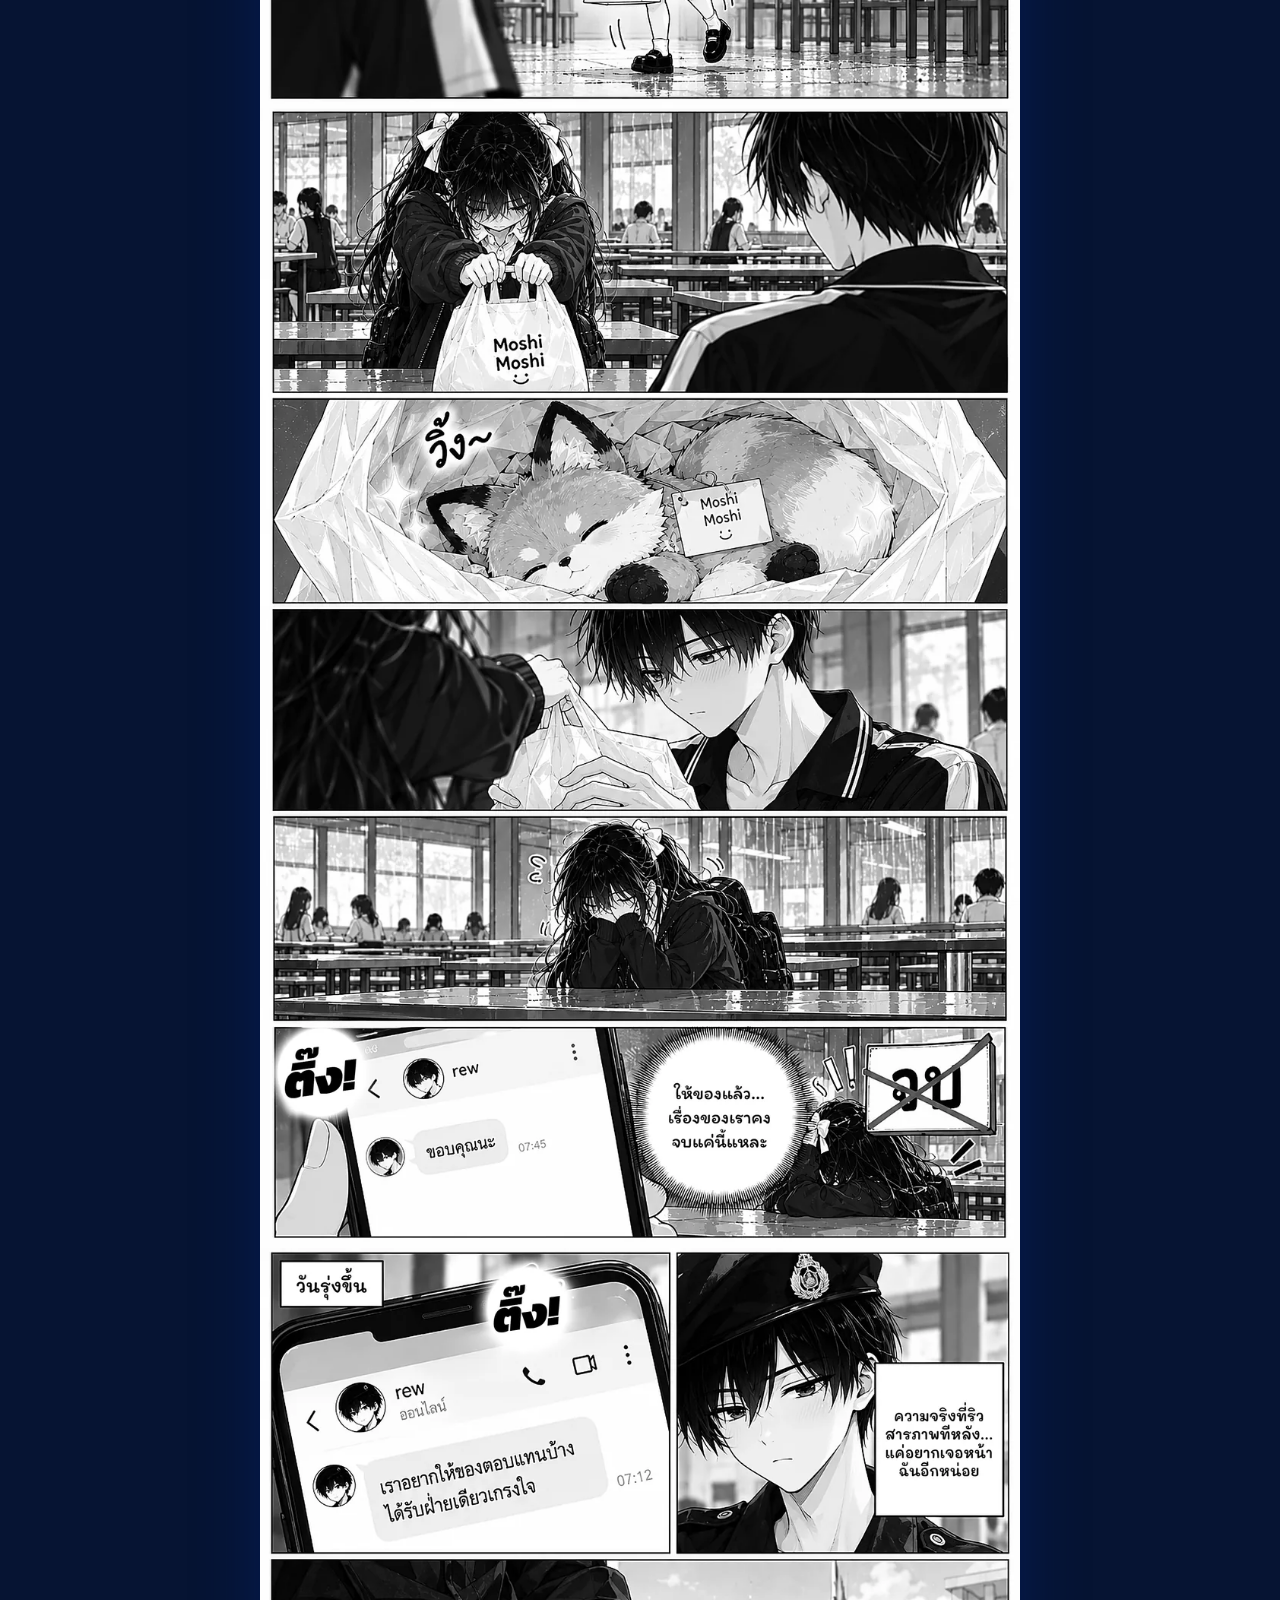
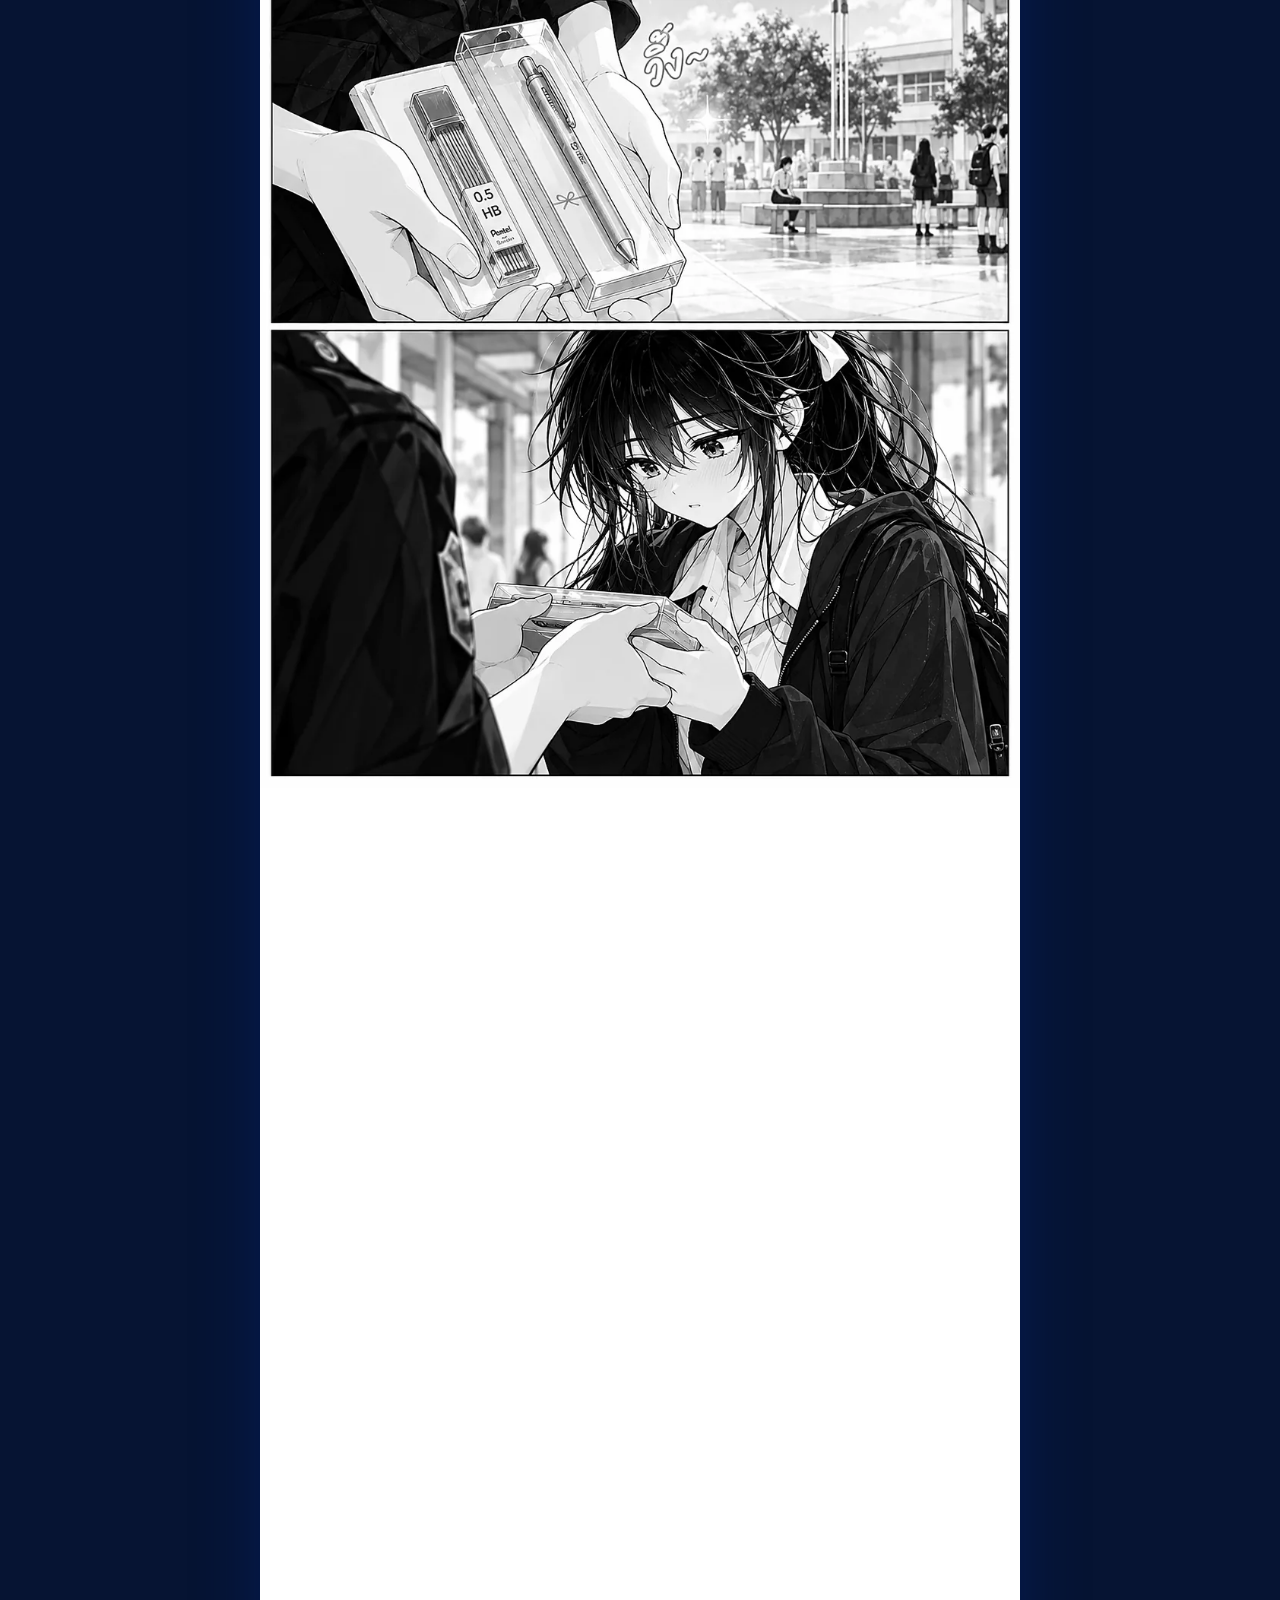
==== commit 6585680b: "Fox theme loading screen: brown manga book flipping pages with floating hearts Co-Authored-By: Claud" ====
--- a/read.html
+++ b/read.html
@@ -33,6 +33,19 @@
         <rect x="36" y="-6" width="112" height="3" rx="1.5" fill="rgba(255,255,255,.35)"/>
       </g></g>
     </svg>
+    <div class="ld-book" aria-hidden="true">
+      <div class="bk">
+        <div class="bk-half bk-left"><div class="bk-pages"></div></div>
+        <div class="bk-half bk-right"><div class="bk-pages"></div></div>
+        <div class="bk-flip f1"><i class="bk-face bk-front"></i><i class="bk-face bk-back"></i></div>
+        <div class="bk-flip f2"><i class="bk-face bk-front"></i><i class="bk-face bk-back"></i></div>
+        <div class="bk-flip f3"><i class="bk-face bk-front"></i><i class="bk-face bk-back"></i></div>
+        <div class="bk-flip f4"><i class="bk-face bk-front"></i><i class="bk-face bk-back"></i></div>
+        <div class="bk-cover"><i class="bk-face bk-front"><b>ดินสอสีฟ้า</b></i><i class="bk-face bk-back"></i></div>
+        <div class="bk-spine"></div>
+      </div>
+      <i class="bk-heart h1"></i><i class="bk-heart h2"></i><i class="bk-heart h3"></i>
+    </div>
     <p class="loader-text">กำลังโหลด…</p>
   </div>
   <canvas id="bg-canvas" aria-hidden="true"></canvas>
--- a/assets/css/features.css
+++ b/assets/css/features.css
@@ -136,7 +136,8 @@
 .cal-dots { display: flex; gap: 8px; }
 .cal-dots span { width: 9px; height: 9px; border-radius: 99px; background: color-mix(in srgb, var(--accent) 30%, transparent); transition: width .3s, background .3s; }
 .cal-dots span.on { width: 26px; background: var(--accent); }
-.cal.can-prev .cal-page.current .cal-head { cursor: grab; touch-action: none; }
+.cal-page.current .cal-front { touch-action: none; -webkit-user-select: none; user-select: none; -webkit-touch-callout: none; }
+.cal.can-prev .cal-page.current .cal-head { cursor: grab; }
 .cal.can-prev .cal-page.current .cal-head::after { content: "⇣ ลากลงเพื่อย้อนเดือน"; position: absolute; left: 50%; bottom: .8cqw; transform: translateX(-50%);
   font: 600 2.4cqw/1 "Noto Sans Thai", sans-serif; color: rgba(255, 255, 255, .75); white-space: nowrap; pointer-events: none; }
 
@@ -484,7 +485,7 @@
 
 /* ====================== ตุ๊กตาหมาจิ้งจอกท้ายเว็บ ====================== */
 .fox-bed { position: relative; width: min(560px, 100%); margin: 30px auto 0; padding: 0 16px; }
-.fox-bed-stage { position: relative; height: 230px; cursor: pointer; border-radius: 24px; }
+.fox-bed-stage { position: relative; height: 260px; cursor: pointer; border-radius: 24px; }
 .fox-bed-stage canvas { display: block; width: 100%; height: 100%; }
 .fox-bed-stage:focus-visible { outline-offset: 4px; }
 .fox-bubble { position: absolute; left: 50%; top: 4px; z-index: 2; transform: translateX(-10%); max-width: 78%; padding: 10px 16px; border-radius: 20px 20px 20px 6px;
@@ -505,3 +506,63 @@
 .stage.fox-world .stage-cue .cue-track { display: none; }
 .stage-cue.nudge { animation: cue-nudge .7s cubic-bezier(.2, 1.6, .4, 1); }
 @keyframes cue-nudge { 30% { transform: translate(-50%, -6px) scale(1.08); } }
+
+/* ====================== หน้าโหลดธีมจิ้งจอก: หนังสือมังงะปกน้ำตาลเปิดทีละหน้า + หัวใจลอย ====================== */
+.ld-book { display: none; position: relative; width: 220px; height: 170px; margin-bottom: 6px; }
+:root[data-world="fox"] .loader .ld-book { display: block; }
+:root[data-world="fox"] .loader #ld-svg { display: none; }
+.bk { position: absolute; left: 10px; right: 10px; bottom: 8px; height: 132px; transform: perspective(700px) rotateX(18deg); }
+.bk::after { content: ""; position: absolute; left: 4%; right: 4%; bottom: -14px; height: 16px; border-radius: 50%; background: radial-gradient(closest-side, rgba(60, 20, 90, .28), transparent); }
+/* ปกแข็งด้านซ้าย-ขวา (น้ำตาล) + ปึกกระดาษขาว */
+.bk-half { position: absolute; top: 0; bottom: 0; width: 50%; border-radius: 6px; }
+.bk-left { left: 0; z-index: 3; }
+.bk-right { right: 0; z-index: 2; background: linear-gradient(135deg, #9a6440, #6e4128); box-shadow: inset 0 0 0 2px rgba(0, 0, 0, .12), 0 6px 14px rgba(60, 25, 10, .25); border-radius: 2px 6px 6px 2px; }
+.bk-pages { position: absolute; top: 5px; bottom: 5px; background: #fff; box-shadow: 0 1px 0 #eee, 0 2px 0 #e6e6e6, 0 3px 0 #ddd; }
+.bk-right .bk-pages { left: 0; right: 6px; border-radius: 0 3px 3px 0; background: #fff repeating-linear-gradient(90deg, transparent 0 2px, rgba(0, 0, 0, .05) 2px 3px) right / 6px 100% no-repeat; }
+.bk-left .bk-pages { left: 6px; right: 0; border-radius: 3px 0 0 3px; opacity: 0; animation: bk-fadein .3s ease .45s forwards;
+  background: #fff repeating-linear-gradient(90deg, transparent 0 2px, rgba(0, 0, 0, .05) 2px 3px) left / 6px 100% no-repeat; }
+.bk-spine { position: absolute; left: calc(50% - 3px); top: 2px; bottom: 2px; width: 6px; z-index: 9; border-radius: 3px; background: linear-gradient(90deg, #5a3320, #8a5636, #5a3320); opacity: 0; animation: bk-fadein .2s ease .4s forwards; }
+@keyframes bk-fadein { to { opacity: 1; } }
+/* หน้ากระดาษที่พลิก + ปกหน้า: หมุนรอบสันหนังสือ */
+.bk-flip, .bk-cover { position: absolute; left: 50%; width: calc(50% - 6px); transform-origin: left center; transform-style: preserve-3d; }
+.bk-flip { top: 5px; bottom: 5px; z-index: 5; transform: perspective(700px) rotateY(0deg); animation: bk-flip 2.4s cubic-bezier(.45, .05, .35, 1) infinite; }
+.bk-flip.f1 { animation-delay: .7s; } .bk-flip.f2 { animation-delay: 1.3s; } .bk-flip.f3 { animation-delay: 1.9s; } .bk-flip.f4 { animation-delay: 2.5s; }
+@keyframes bk-flip { 0% { transform: perspective(700px) rotateY(0deg); } 45%, 96% { transform: perspective(700px) rotateY(-180deg); opacity: 1; } 100% { transform: perspective(700px) rotateY(-180deg); opacity: 0; } }
+.bk-cover { top: 0; bottom: 0; width: 50%; z-index: 10; animation: bk-open .75s cubic-bezier(.5, 0, .3, 1) .05s forwards; }
+@keyframes bk-open { 0% { transform: perspective(700px) rotateY(0deg); z-index: 10; } 60% { z-index: 10; } 61% { z-index: 1; } 100% { transform: perspective(700px) rotateY(-180deg); z-index: 1; } }
+.bk-face { position: absolute; inset: 0; backface-visibility: hidden; -webkit-backface-visibility: hidden; }
+.bk-face.bk-back { transform: rotateY(180deg); }
+.bk-cover .bk-front { border-radius: 2px 6px 6px 2px; display: grid; place-items: center; background: linear-gradient(135deg, #a56c45, #71422a); box-shadow: inset 0 0 0 2px rgba(0, 0, 0, .12); }
+.bk-cover .bk-front b { padding: 4px 8px; border-radius: 6px; background: #fff5e8; color: #6b3d25; font: 700 13px/1.2 Itim, "Noto Sans Thai", sans-serif; box-shadow: 0 2px 0 rgba(0, 0, 0, .15); }
+.bk-cover .bk-front::after { content: ""; position: absolute; left: 50%; bottom: 16%; width: 18px; height: 18px; margin-left: -9px; background: #ff7aa8; -webkit-mask: var(--heart) center / contain no-repeat; mask: var(--heart) center / contain no-repeat; }
+.bk-cover .bk-back { border-radius: 6px 2px 2px 6px; background: linear-gradient(225deg, #9a6440, #6e4128); box-shadow: inset 0 0 0 2px rgba(0, 0, 0, .12); }
+/* ลายช่องมังงะบนหน้ากระดาษ */
+.bk-flip .bk-face { background: #fff; border-radius: 0 3px 3px 0; box-shadow: inset 0 0 0 1px #eee; overflow: hidden; }
+.bk-flip .bk-back { border-radius: 3px 0 0 3px; }
+.bk-flip .bk-face::before { content: ""; position: absolute; inset: 7px; border: 1.5px solid #3b3b3b;
+  background:
+    linear-gradient(#3b3b3b, #3b3b3b) 0 46% / 100% 1.5px no-repeat,
+    linear-gradient(#3b3b3b, #3b3b3b) 56% 100% / 1.5px 54% no-repeat,
+    radial-gradient(circle, rgba(0, 0, 0, .22) 0 .8px, transparent 1.2px) 0 0 / 4px 4px; }
+.bk-flip .bk-back::before { background:
+    linear-gradient(#3b3b3b, #3b3b3b) 0 60% / 100% 1.5px no-repeat,
+    linear-gradient(#3b3b3b, #3b3b3b) 40% 0 / 1.5px 60% no-repeat,
+    radial-gradient(circle, rgba(0, 0, 0, .18) 0 .8px, transparent 1.2px) 0 0 / 5px 5px; }
+.bk-flip .bk-face::after { content: ""; position: absolute; left: 14px; top: 13px; width: 22px; height: 15px; border-radius: 50%; background: #fff; border: 1.5px solid #3b3b3b; }
+.bk-flip .bk-back::after { left: auto; right: 14px; top: auto; bottom: 14px; }
+/* หัวใจลอยออกจากหนังสือ */
+.bk-heart { position: absolute; left: 50%; bottom: 60px; width: 22px; height: 22px; margin-left: -11px; opacity: 0; z-index: 12;
+  background: linear-gradient(135deg, #ffb3d1, #e0457f); -webkit-mask: var(--heart) center / contain no-repeat; mask: var(--heart) center / contain no-repeat;
+  animation: bk-heart 2.1s ease-out infinite; }
+.bk-heart.h1 { --dx: -34px; --r: -18deg; animation-delay: .9s; }
+.bk-heart.h2 { --dx: 30px; --r: 16deg; width: 28px; height: 28px; margin-left: -14px; background: linear-gradient(135deg, #e9c4ff, #9b5cf6); animation-delay: 1.6s; }
+.bk-heart.h3 { --dx: 4px; --r: 4deg; width: 16px; height: 16px; margin-left: -8px; animation-delay: 2.3s; }
+@keyframes bk-heart { 0% { transform: translate(0, 10px) scale(.3) rotate(0); opacity: 0; } 20% { opacity: 1; }
+  100% { transform: translate(var(--dx), -95px) scale(1.15) rotate(var(--r)); opacity: 0; } }
+@media (prefers-reduced-motion: reduce) { .bk-cover, .bk-flip, .bk-heart, .bk-left .bk-pages, .bk-spine { animation-duration: .001s !important; } }
+.bk-left .bk-pages::before { content: ""; position: absolute; inset: 7px 7px 7px 13px; border: 1.5px solid #3b3b3b;
+  background: linear-gradient(#3b3b3b, #3b3b3b) 0 38% / 100% 1.5px no-repeat, linear-gradient(#3b3b3b, #3b3b3b) 48% 100% / 1.5px 62% no-repeat,
+    radial-gradient(circle, rgba(0, 0, 0, .2) 0 .8px, transparent 1.2px) 0 0 / 4px 4px; }
+:root[data-world="fox"] .loader { background: rgba(245, 239, 255, .97); }
+:root[data-world="fox"][data-theme="dark"] .loader { background: rgba(18, 7, 42, .97); }
+@media (prefers-color-scheme: dark) { :root[data-world="fox"]:not([data-theme="light"]) .loader { background: rgba(18, 7, 42, .97); } }
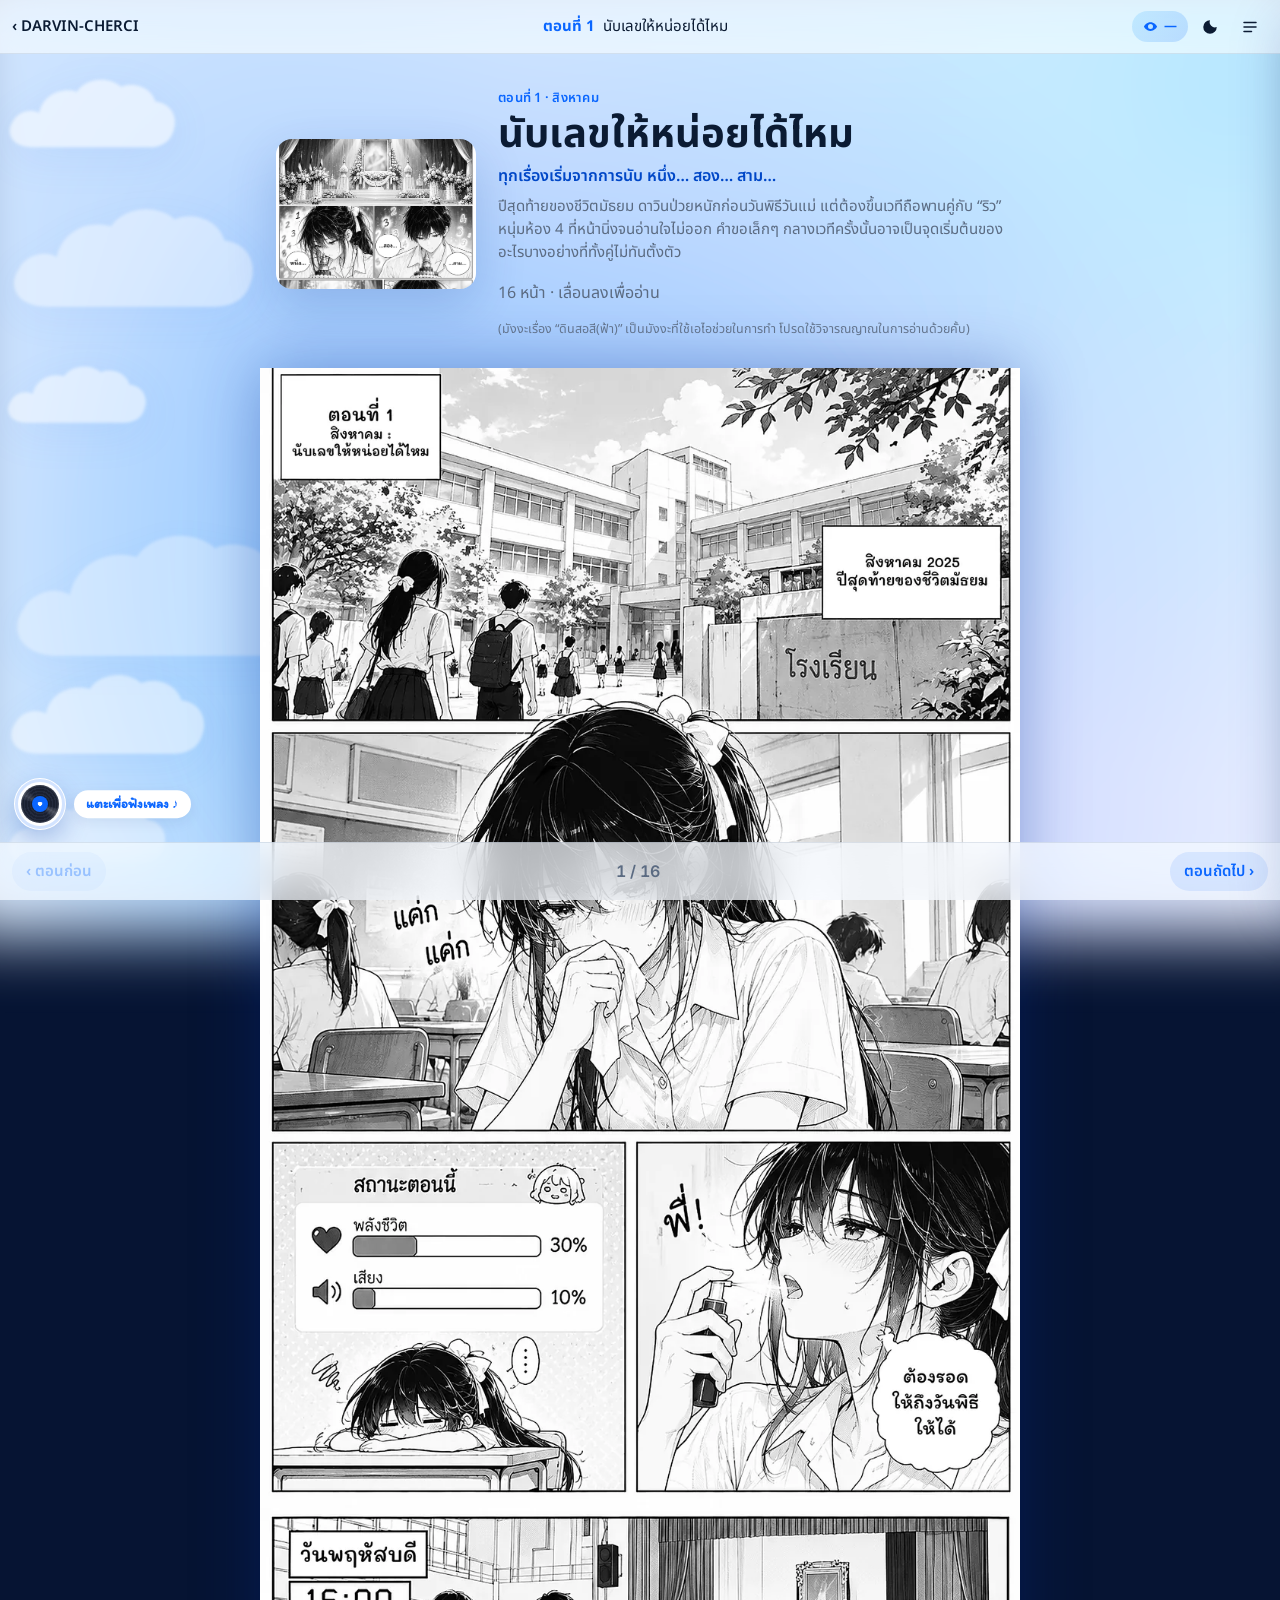
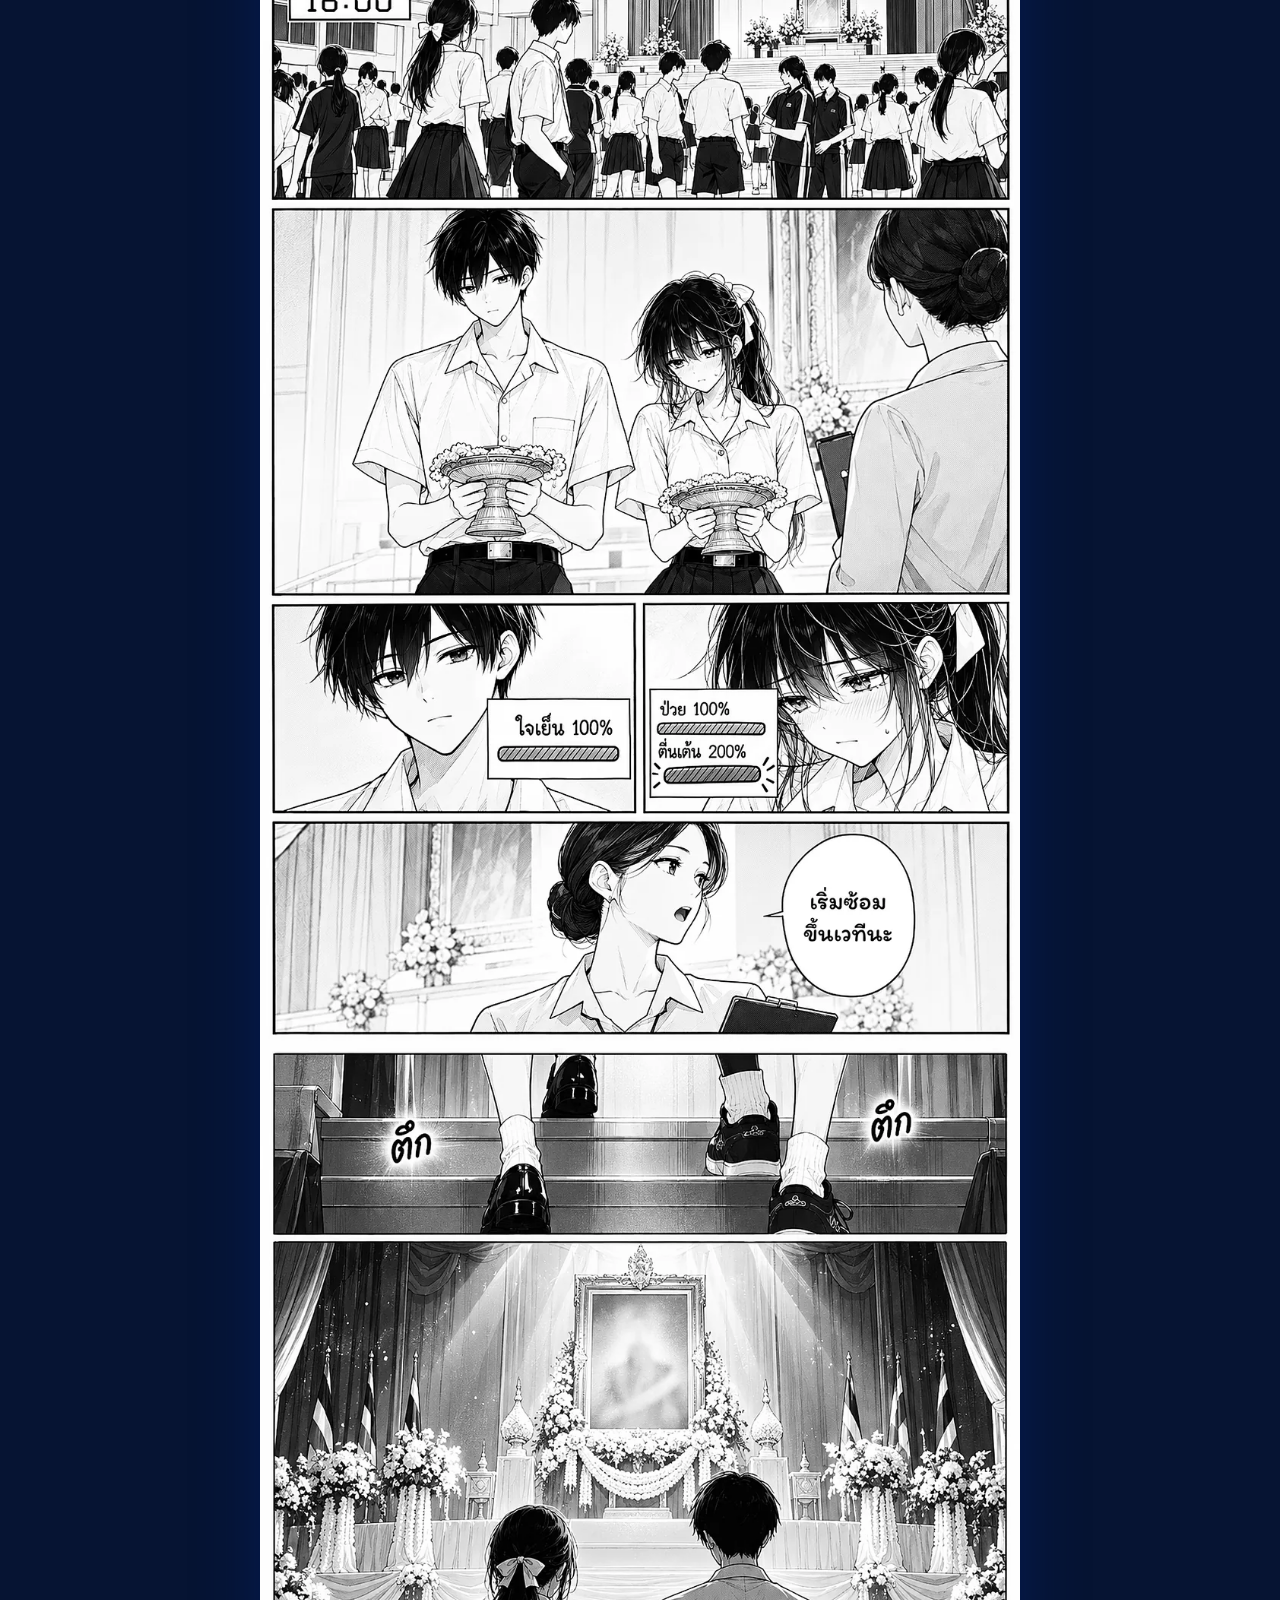
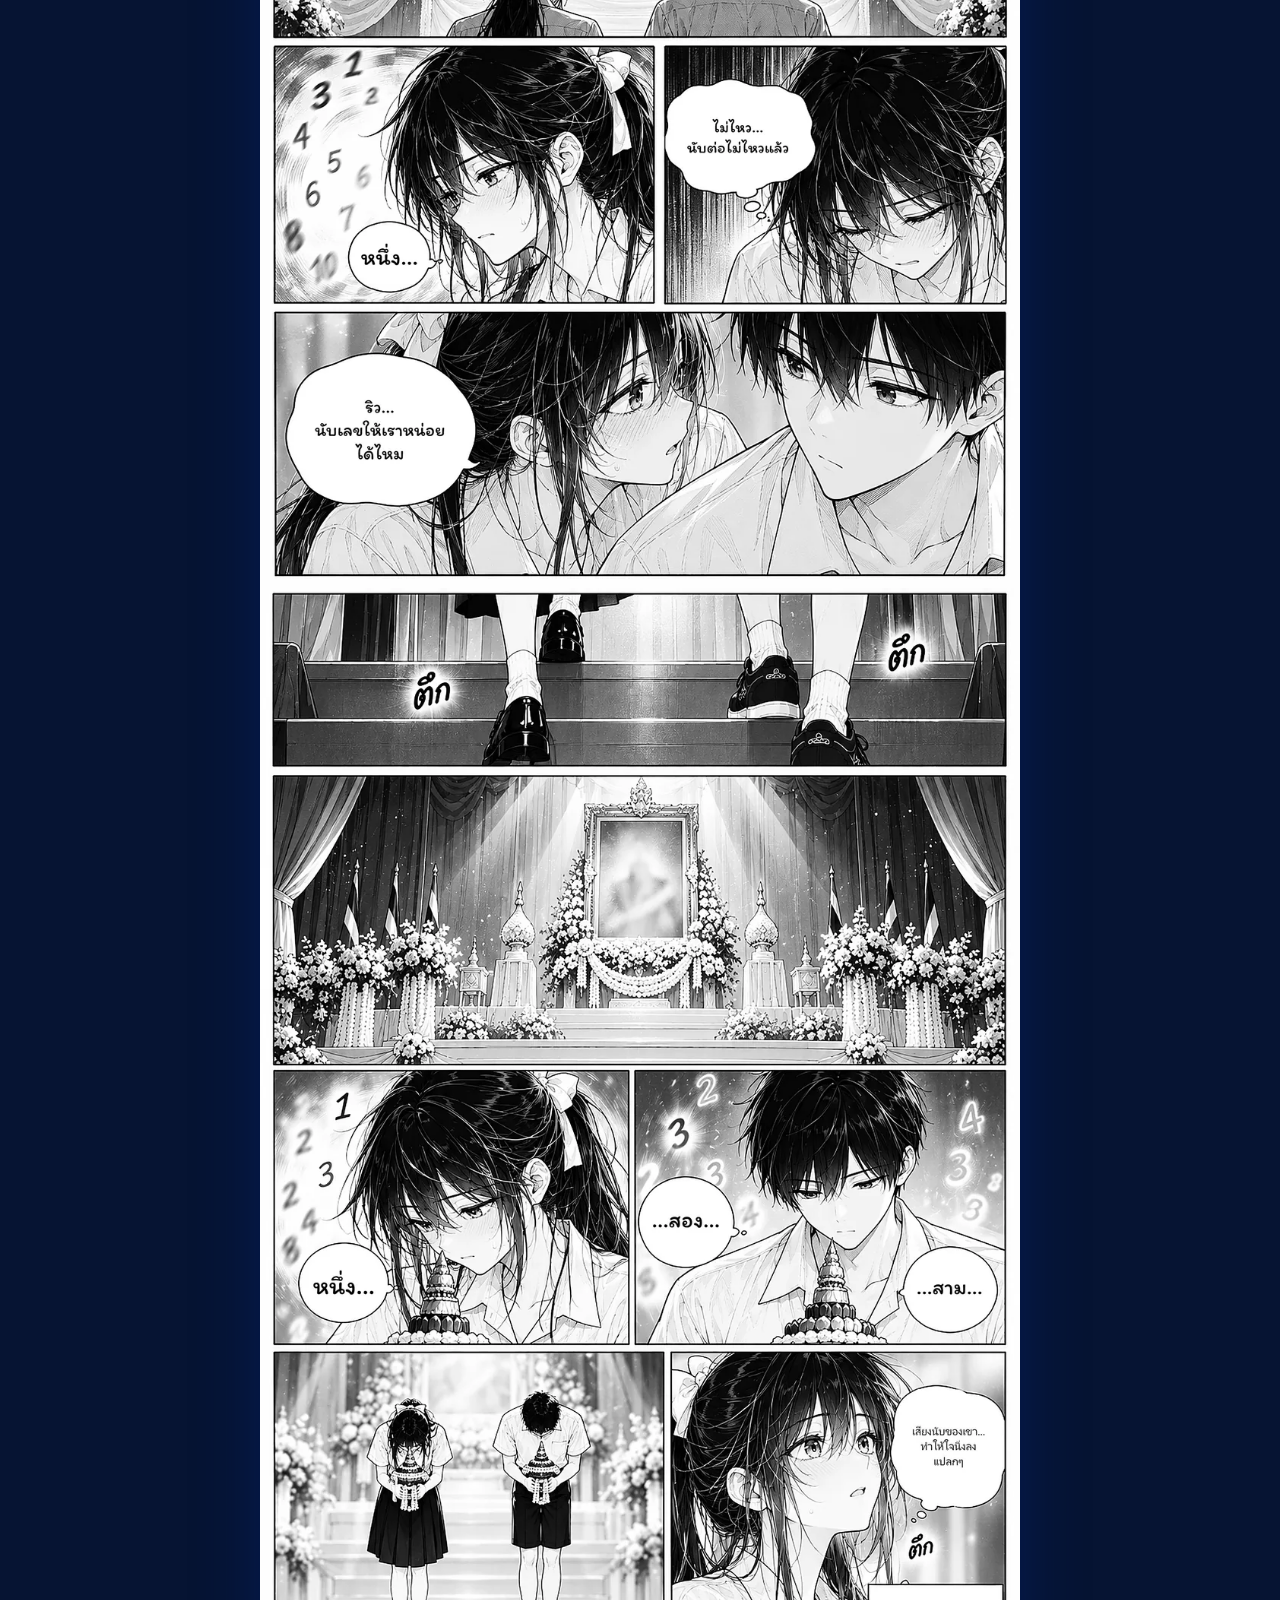
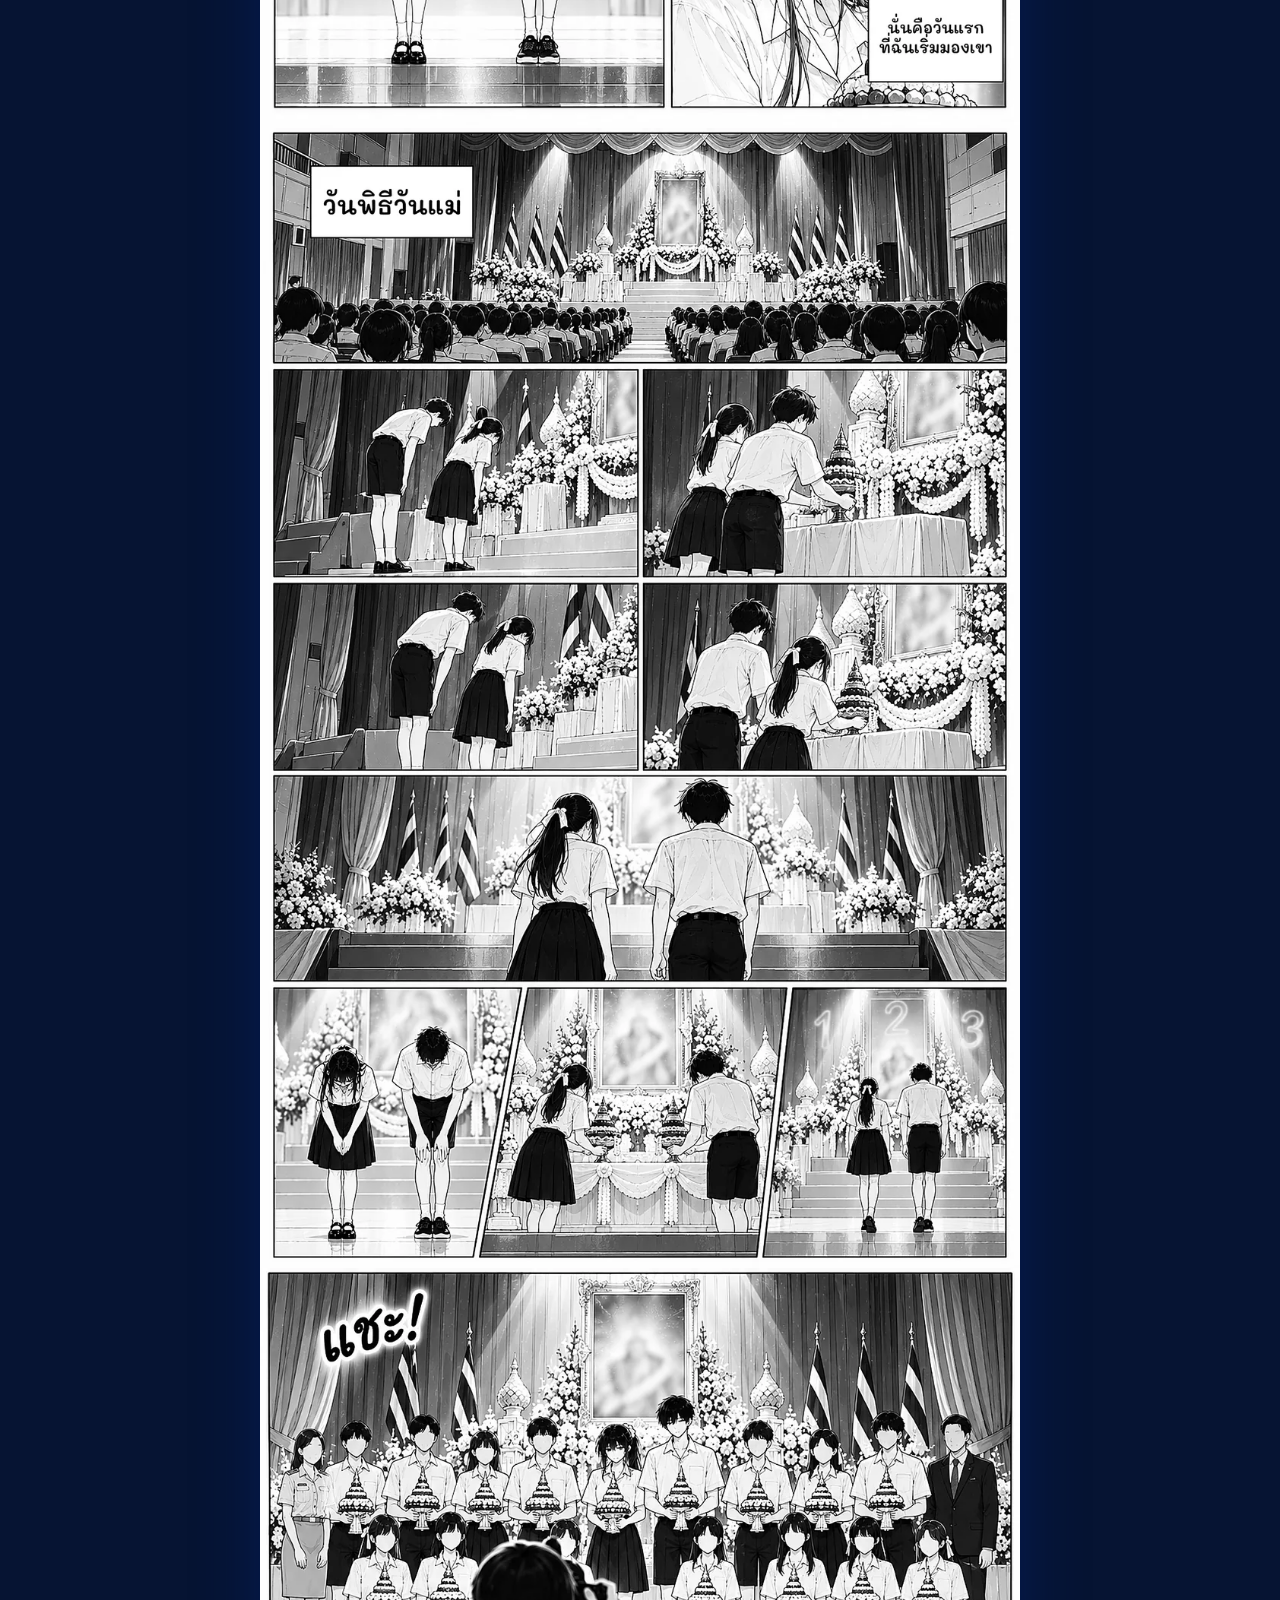
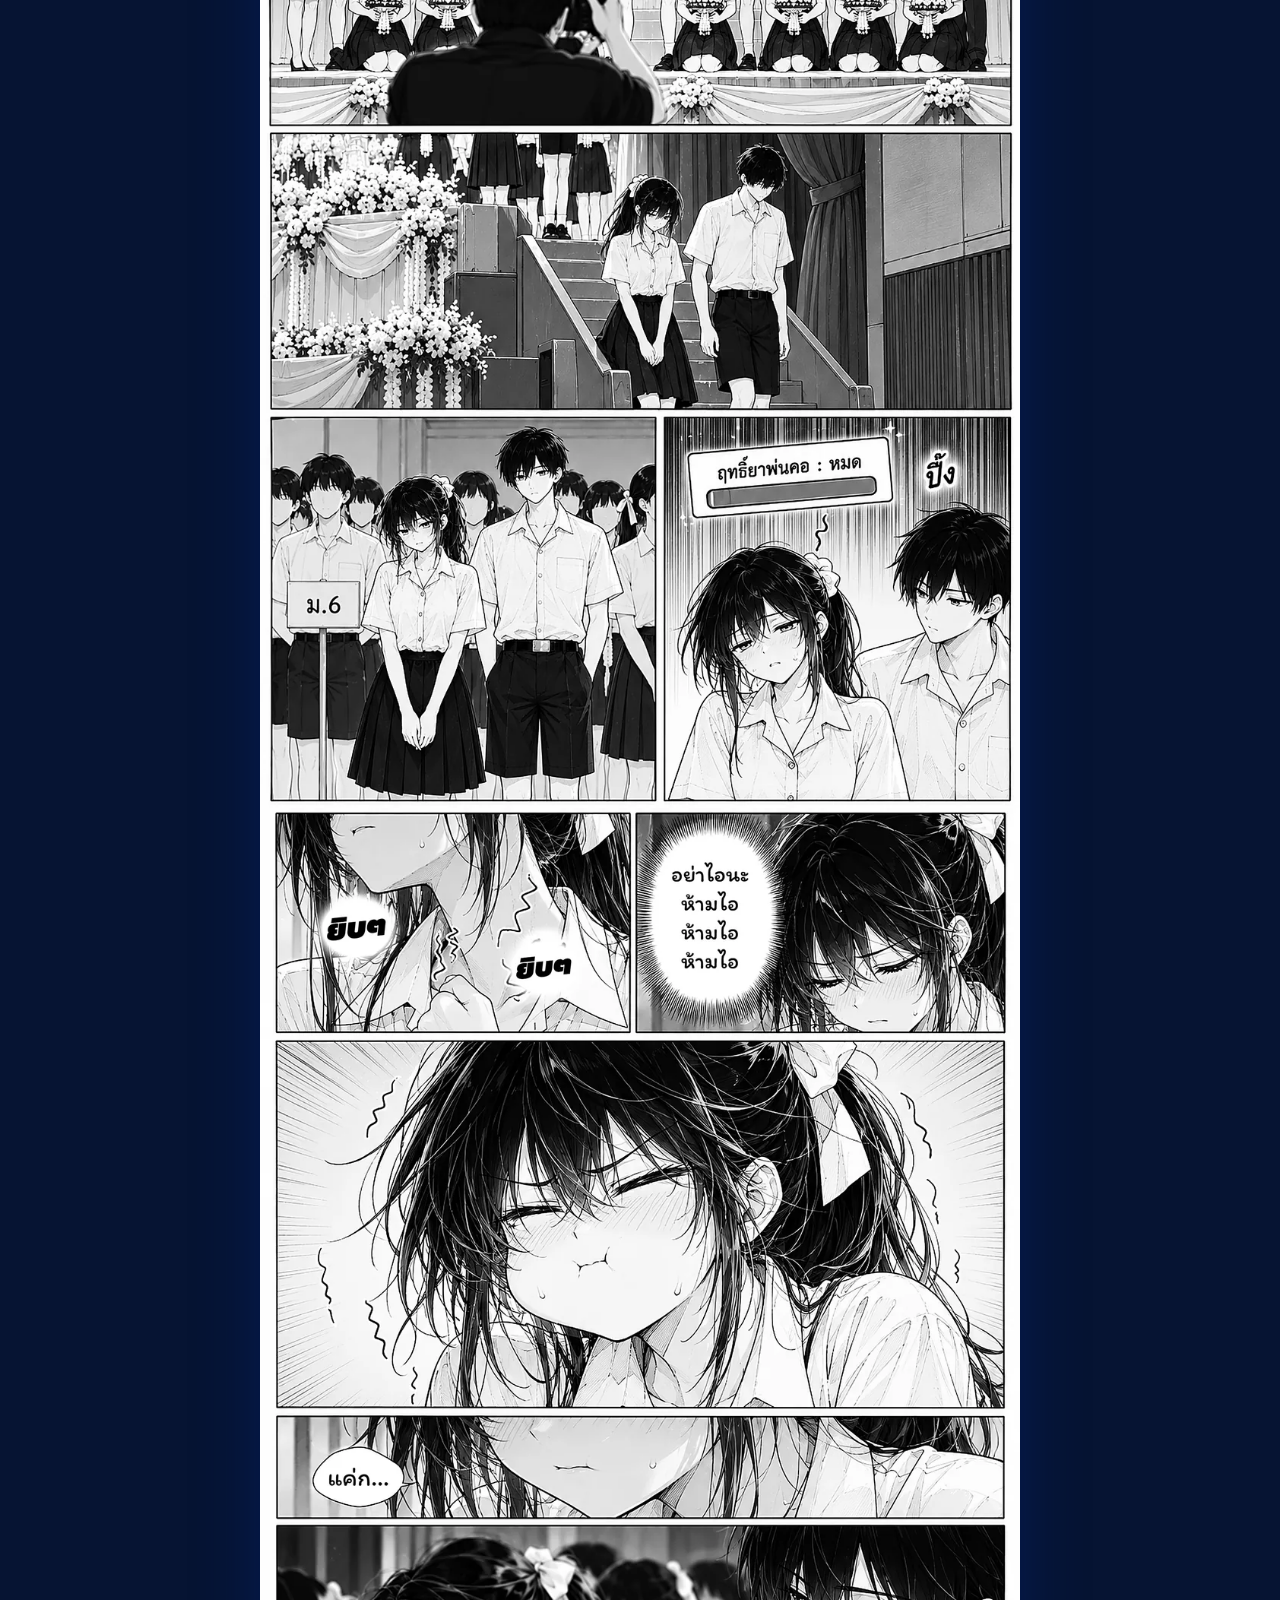
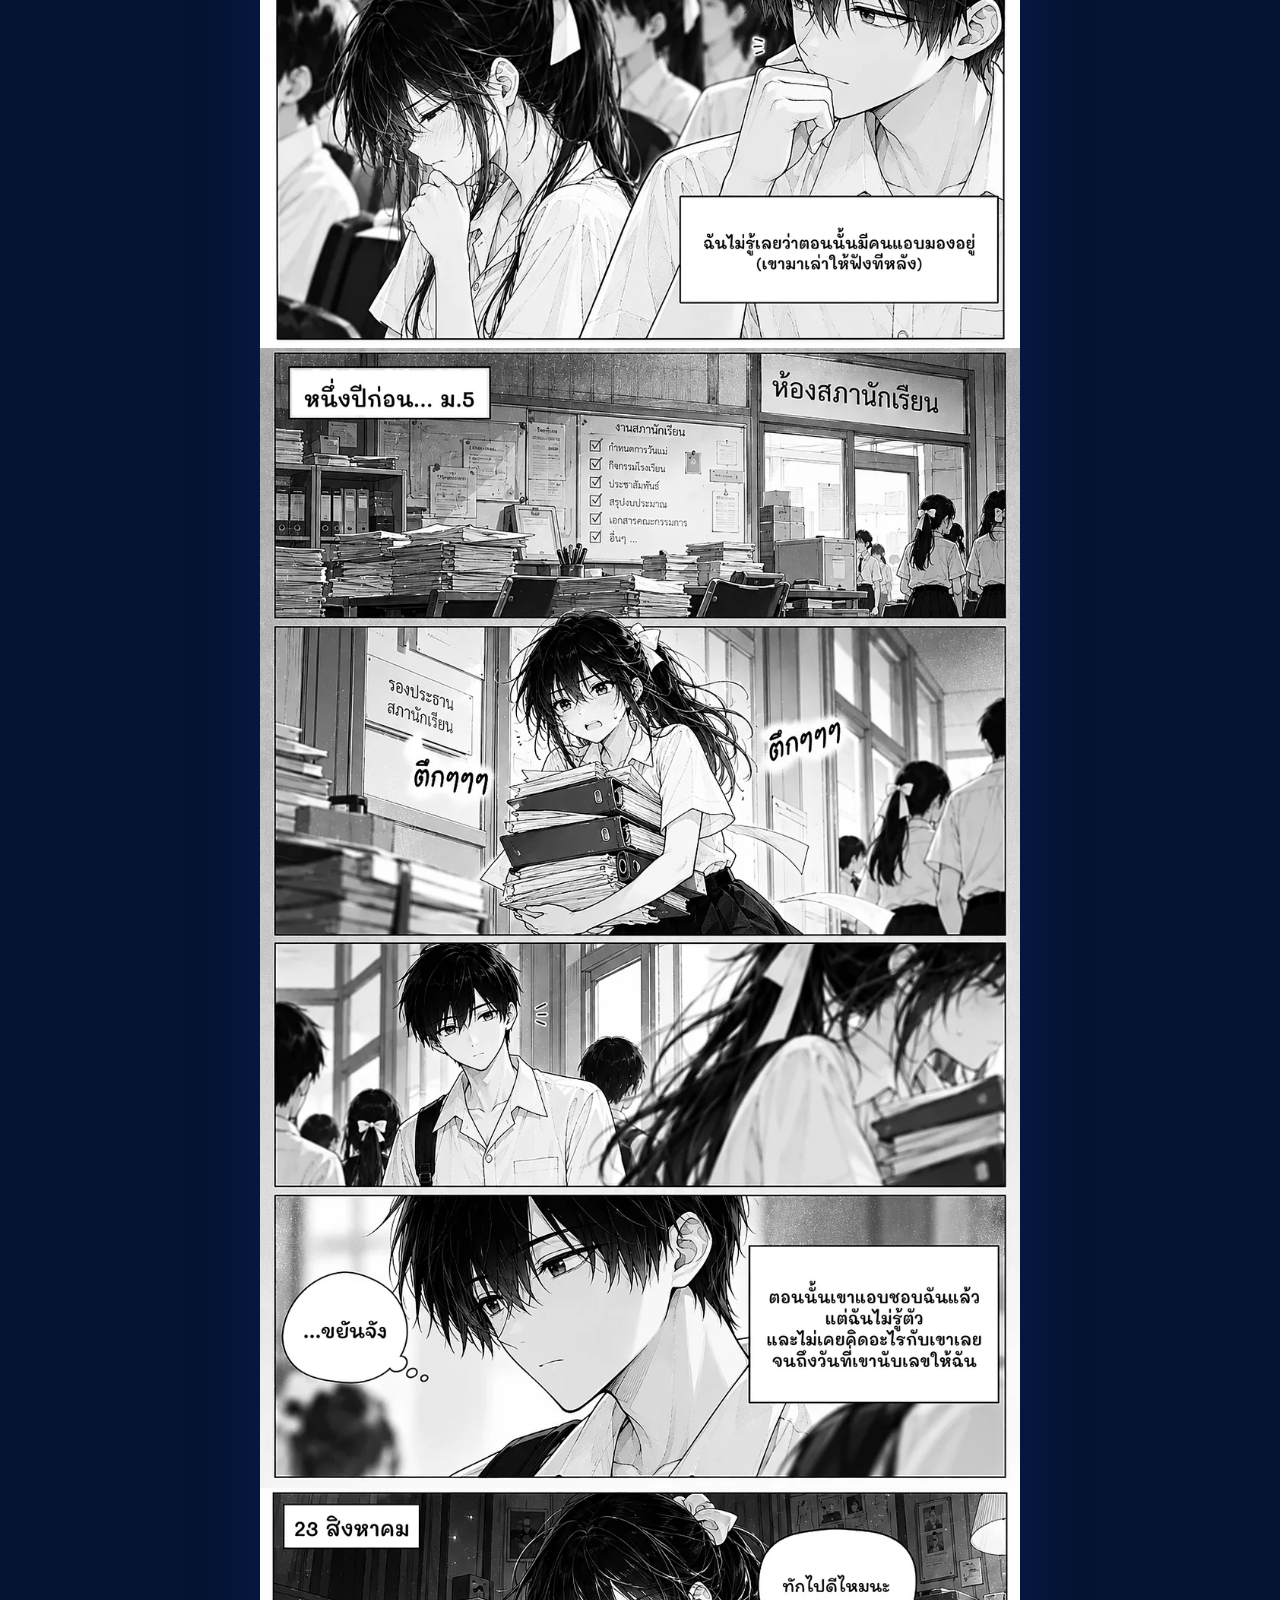
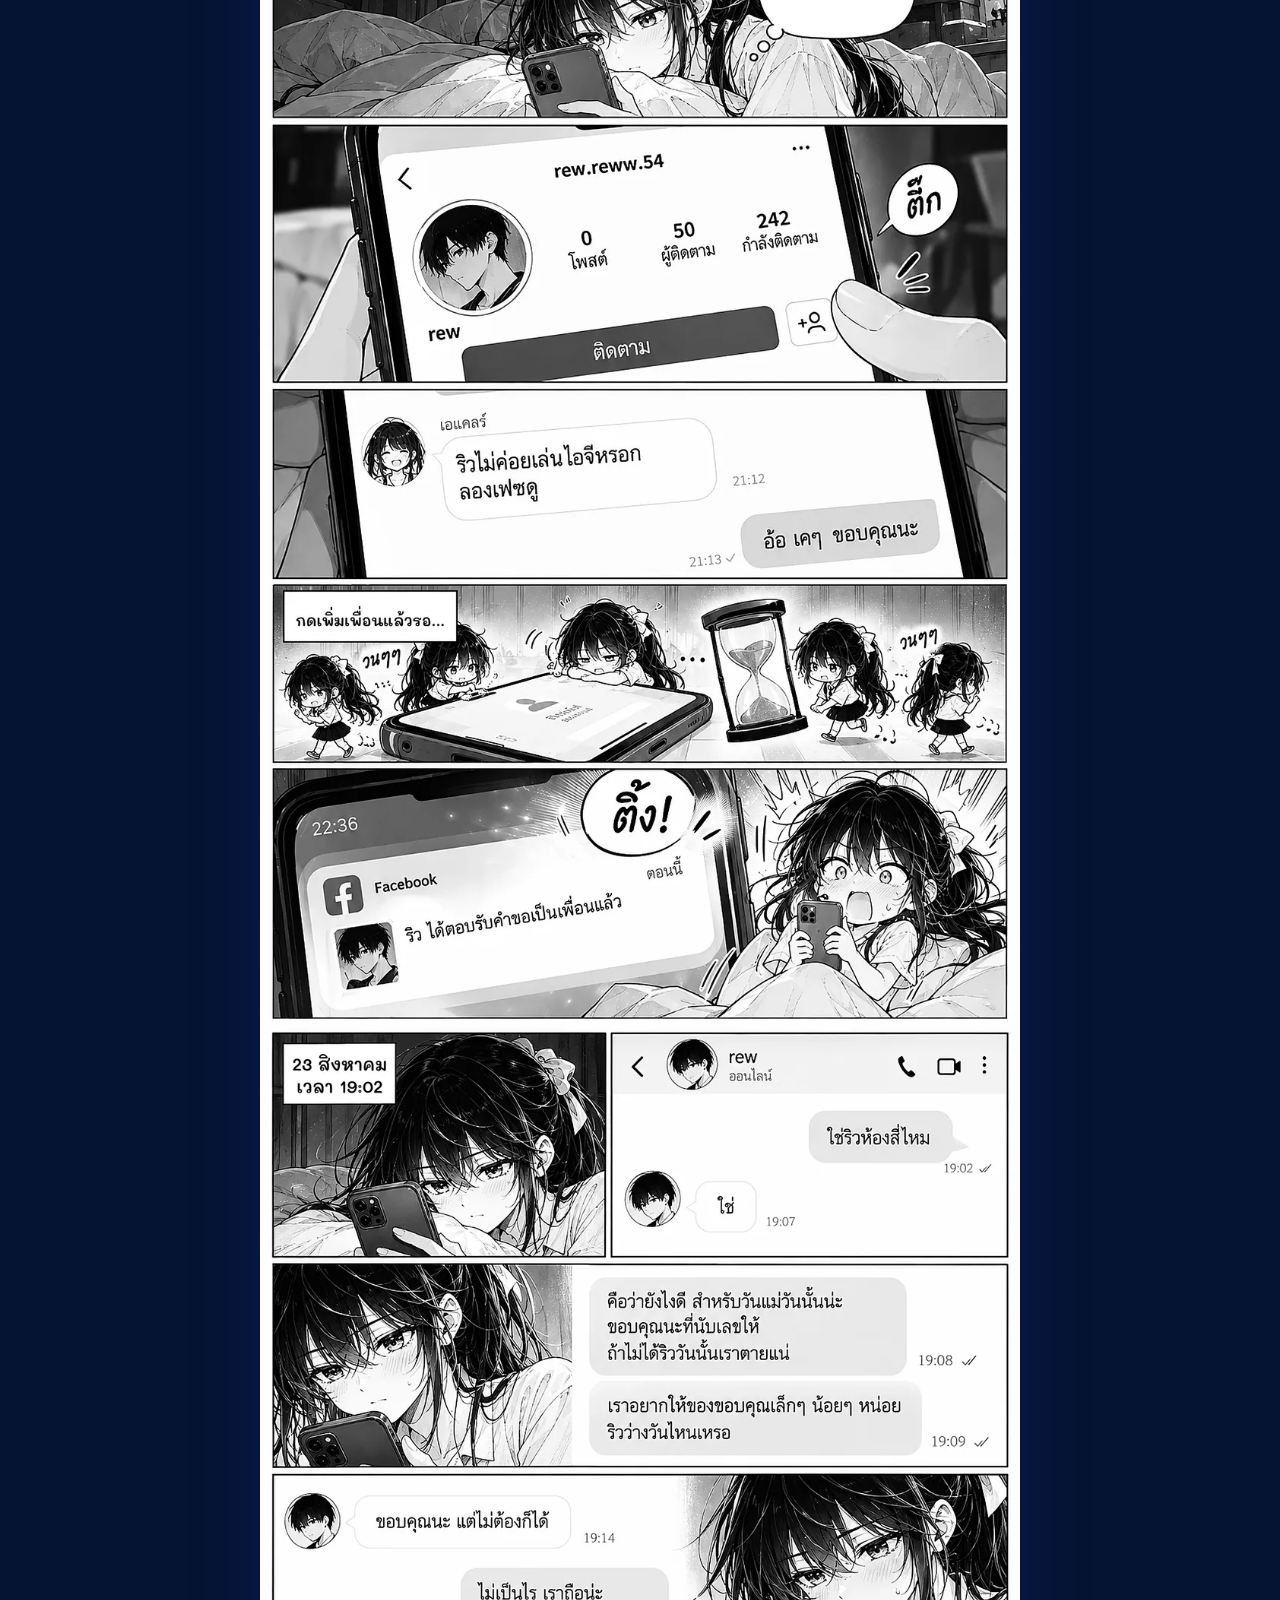
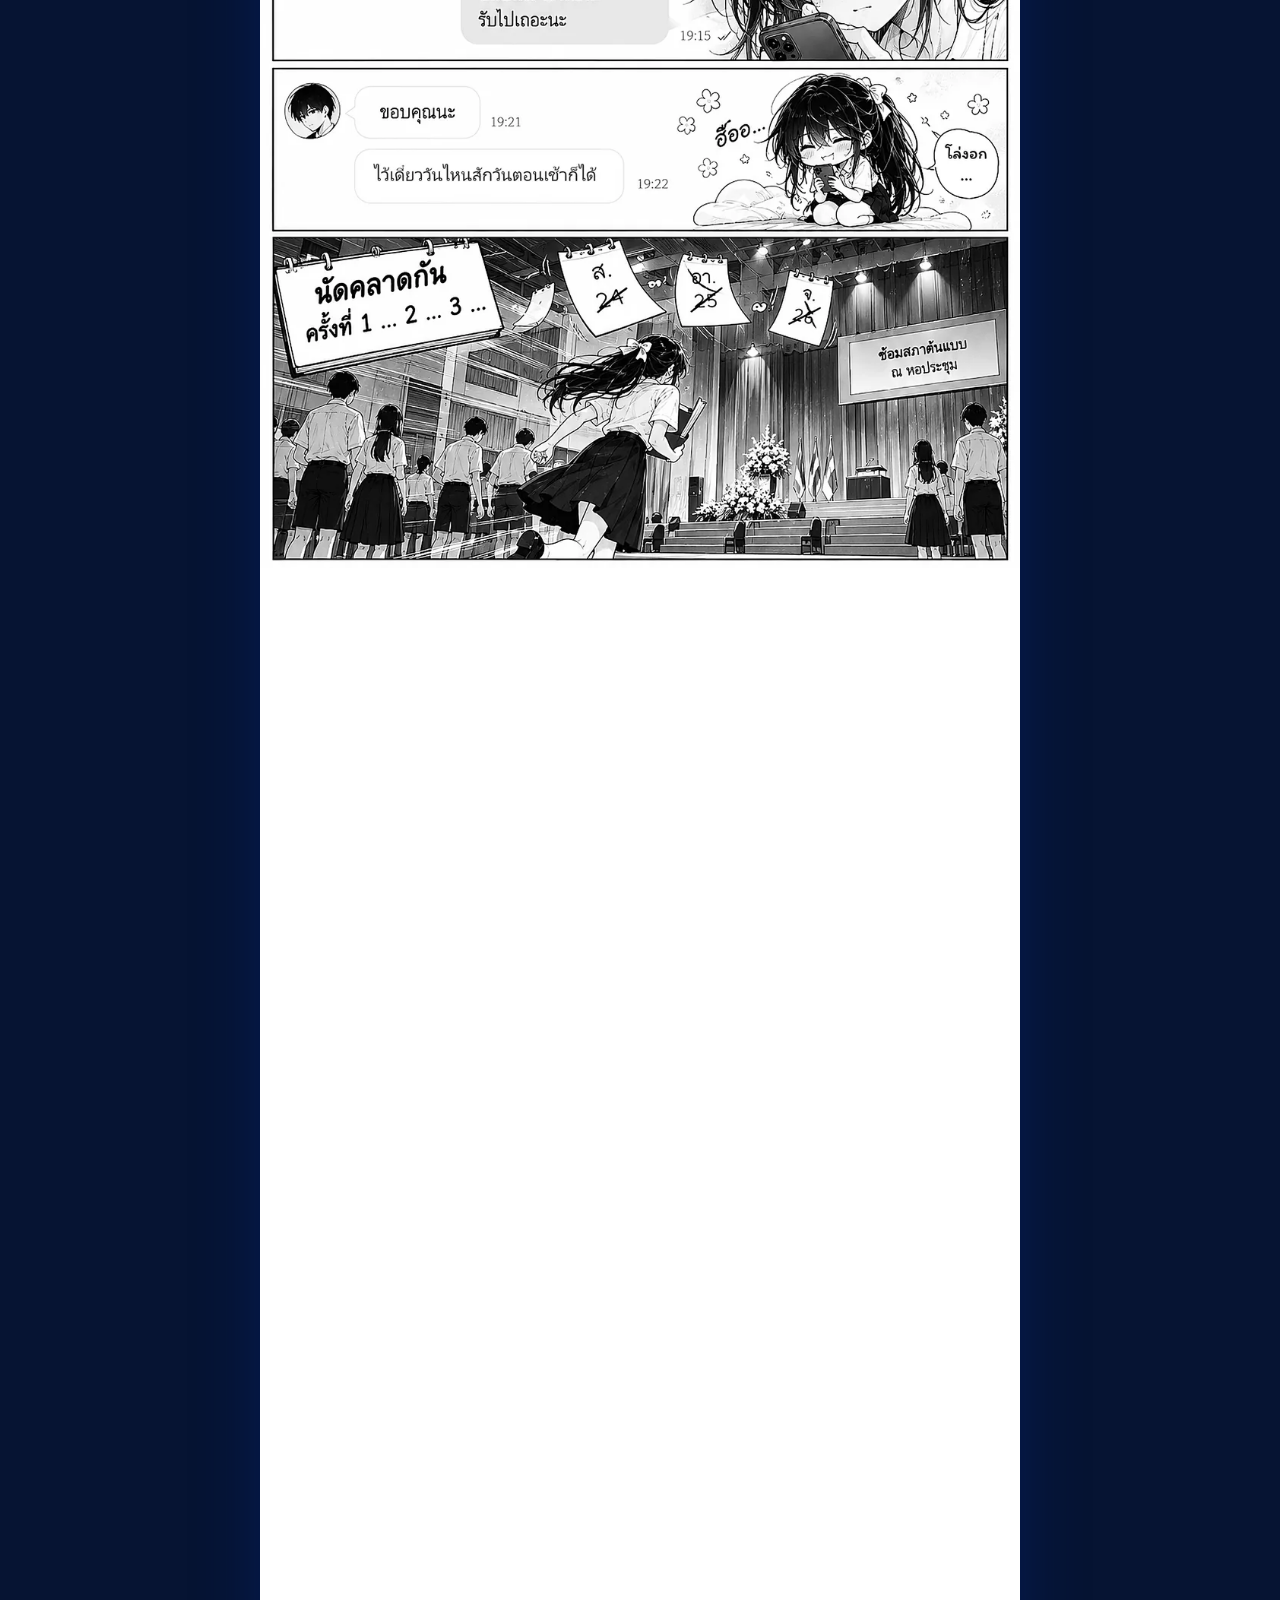
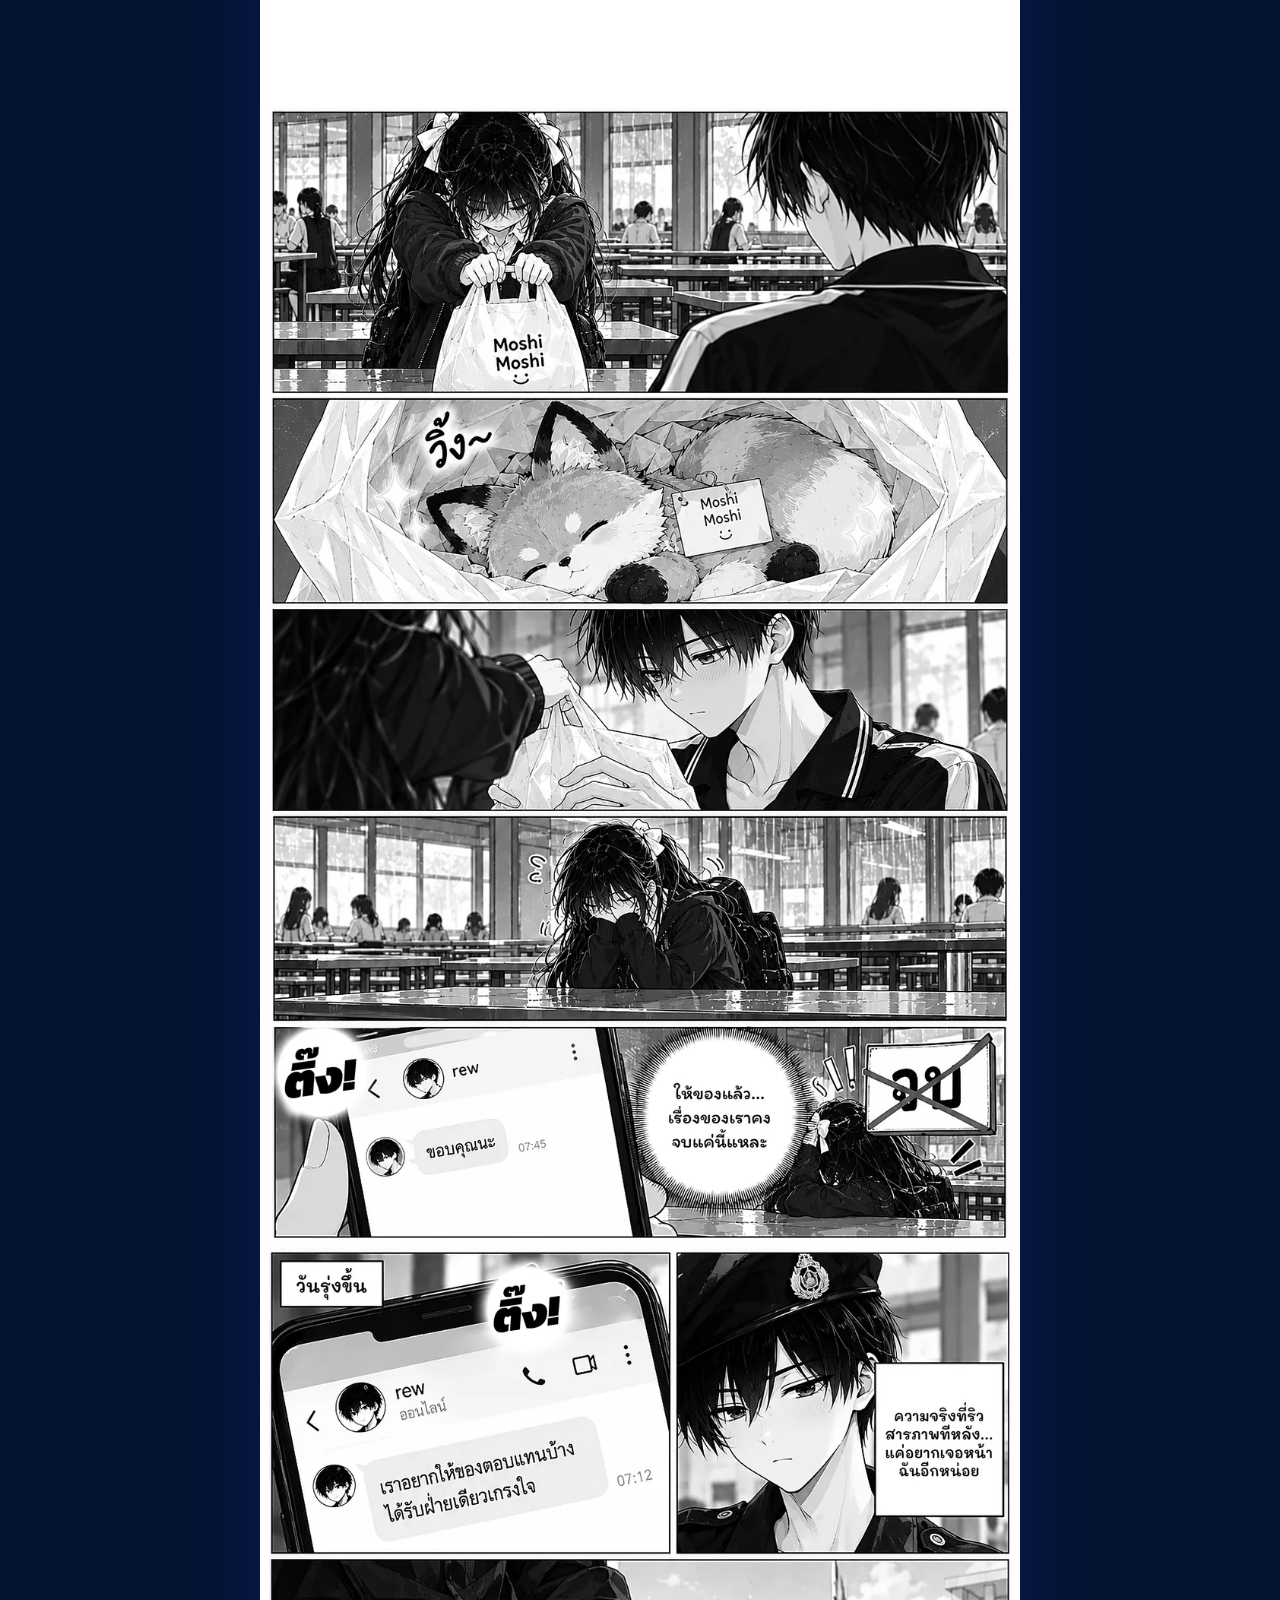
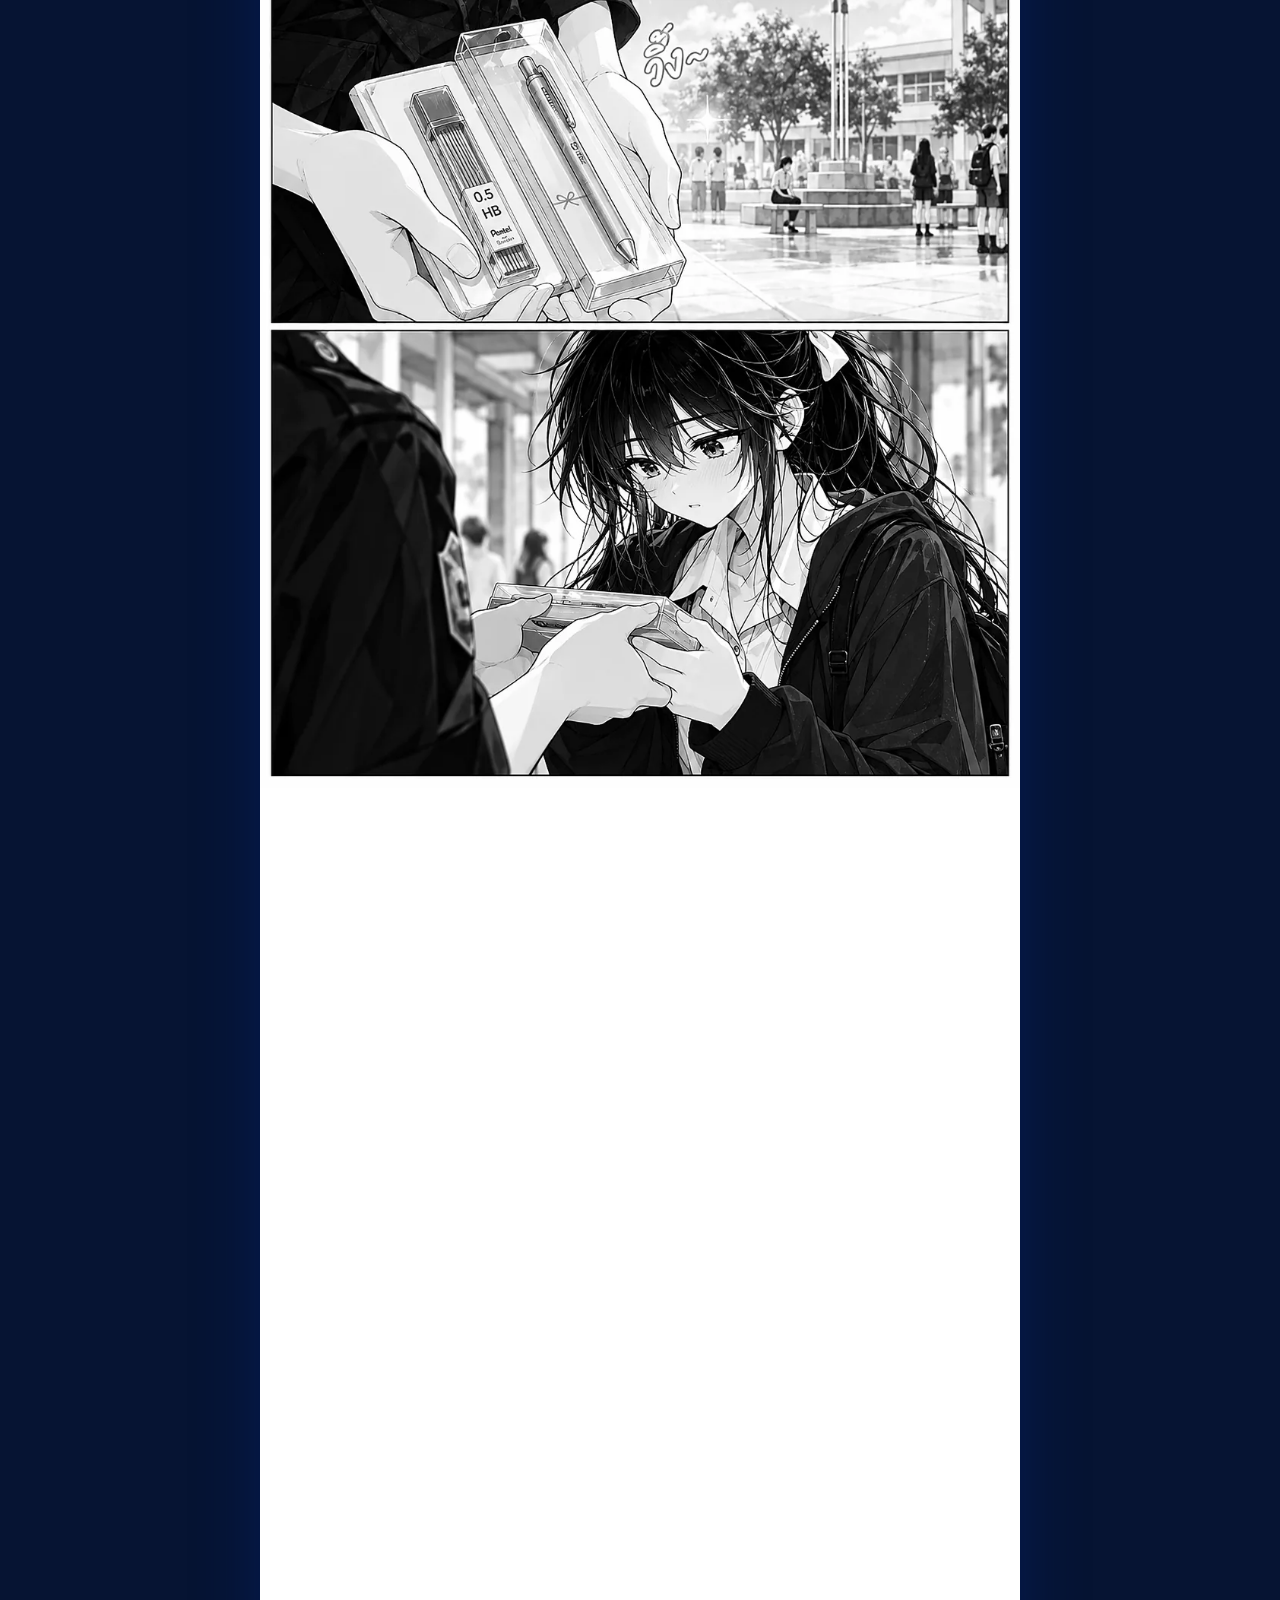
==== commit f108e7c1: "Background music player + iPad canvas text fix - Home plays "Sugar" guitar cover; each episode has i" ====
--- a/read.html
+++ b/read.html
@@ -13,6 +13,7 @@
   <link href="https://fonts.googleapis.com/css2?family=Itim&family=Noto+Sans+Thai:wght@400;500;600;700;800&family=Inter:wght@400;500;600;700;800&display=swap" rel="stylesheet">
   <link rel="stylesheet" href="assets/css/style.css">
   <link rel="stylesheet" href="assets/css/features.css">
+  <link rel="stylesheet" href="assets/css/music.css">
 </head>
 <body class="reader">
   <div class="loader" id="loader" role="status" aria-live="polite">
@@ -92,5 +93,6 @@
 
   <script type="module" src="assets/js/reader.js"></script>
   <script type="module" src="assets/js/comments.js"></script>
+  <script type="module" src="assets/js/music.js"></script>
 </body>
 </html>
--- a/assets/css/features.css
+++ b/assets/css/features.css
@@ -566,3 +566,6 @@
 :root[data-world="fox"] .loader { background: rgba(245, 239, 255, .97); }
 :root[data-world="fox"][data-theme="dark"] .loader { background: rgba(18, 7, 42, .97); }
 @media (prefers-color-scheme: dark) { :root[data-world="fox"]:not([data-theme="light"]) .loader { background: rgba(18, 7, 42, .97); } }
+
+/* ปฏิทิน: บนจอสัมผัส ห้ามเบราว์เซอร์เลื่อนหน้าเว็บเมื่อนิ้วอยู่บนตัวปฏิทิน */
+.cal, .cal-body, .cal-stack, .cal-page, .cal-face, .cal-tab { touch-action: none; -webkit-user-select: none; user-select: none; -webkit-touch-callout: none; -webkit-tap-highlight-color: transparent; }
--- a/assets/css/music.css
+++ b/assets/css/music.css
@@ -0,0 +1,70 @@
+/* ====================== เครื่องเล่นเพลง (มุมซ้ายล่าง) ====================== */
+.mp { position: fixed; left: max(14px, env(safe-area-inset-left)); bottom: max(18px, env(safe-area-inset-bottom)); z-index: 58; font-family: var(--font); }
+.mp-reader { bottom: calc(70px + env(safe-area-inset-bottom)); transition: bottom .35s cubic-bezier(.2, .8, .2, 1); }
+.r-bottom.hide ~ .mp-reader { bottom: max(14px, env(safe-area-inset-bottom)); }
+.mp-disc { position: relative; width: 52px; height: 52px; padding: 0; border: 0; border-radius: 50%; cursor: pointer; background: var(--surface-solid);
+  box-shadow: 0 10px 26px rgba(10, 60, 170, .28); display: grid; place-items: center; transition: transform .3s, opacity .3s; }
+.mp-disc:hover { transform: translateY(-2px) scale(1.04); }
+.mp.open .mp-disc { opacity: 0; pointer-events: none; transform: scale(.6); }
+.mp-ring { position: absolute; inset: 0; transform: rotate(-90deg); }
+.mp-ring circle { fill: none; stroke: color-mix(in srgb, var(--accent) 18%, transparent); stroke-width: 3; }
+.mp-ring .mp-ring-fg { stroke: var(--accent); stroke-linecap: round; transition: stroke-dashoffset .25s linear; }
+.mp-vinyl { position: relative; width: 38px; height: 38px; border-radius: 50%; display: grid; place-items: center;
+  background: repeating-radial-gradient(circle, #232a3d 0 1.5px, #1a2030 1.5px 3px); box-shadow: inset 0 0 0 1.5px rgba(255, 255, 255, .08); }
+.mp-vinyl::before { content: ""; position: absolute; inset: 0; border-radius: 50%;
+  background: conic-gradient(from 30deg, transparent 0 20%, rgba(255, 255, 255, .22) 25%, transparent 32% 70%, rgba(255, 255, 255, .15) 75%, transparent 82%); }
+.mp-vinyl i { position: relative; z-index: 1; width: 44%; height: 44%; border-radius: 50%; display: grid; place-items: center;
+  background: radial-gradient(circle, #fff 0 14%, var(--accent) 15% 100%); }
+.mp-vinyl i::after { content: ""; width: 60%; height: 60%; background: #fff; opacity: .9;
+  -webkit-mask: var(--heart) center / contain no-repeat; mask: var(--heart) center / contain no-repeat; transform: scale(.55); }
+.mp.playing .mp-vinyl { animation: mp-spin 3.2s linear infinite; }
+@keyframes mp-spin { to { transform: rotate(360deg); } }
+.mp-hint { position: absolute; left: 60px; top: 50%; transform: translateY(-50%); white-space: nowrap; padding: 6px 12px; border-radius: 999px; pointer-events: none;
+  background: var(--surface-solid); color: var(--accent); font: 600 13px/1.2 Itim, var(--font); box-shadow: var(--shadow); opacity: 0; transition: opacity .3s; }
+.mp:not(.playing):not(.open):not(.np) .mp-hint { opacity: 1; animation: mp-bob 2.4s ease-in-out infinite; }
+@keyframes mp-bob { 50% { transform: translate(3px, -50%); } }
+
+.mp-card { position: absolute; left: 0; bottom: 0; width: min(310px, calc(100vw - 96px)); padding: 12px 14px; border-radius: 22px; overflow: hidden;
+  background: linear-gradient(160deg, color-mix(in srgb, var(--surface-solid) 86%, var(--sky)), var(--surface-solid)); color: var(--ink);
+  box-shadow: 0 16px 40px rgba(10, 50, 150, .28), inset 0 0 0 1px var(--line); transform-origin: 26px calc(100% - 26px);
+  opacity: 0; transform: scale(.4); pointer-events: none; transition: opacity .3s, transform .45s cubic-bezier(.2, 1.3, .3, 1); }
+.mp.open .mp-card { opacity: 1; transform: none; pointer-events: auto; }
+.mp-top { display: flex; align-items: center; gap: 10px; }
+.mp-vinyl-sm { width: 34px; height: 34px; flex: none; }
+.mp-meta { min-width: 0; flex: 1; }
+.mp-title-wrap { overflow: hidden; white-space: nowrap; -webkit-mask: linear-gradient(90deg, #000 88%, transparent); mask: linear-gradient(90deg, #000 88%, transparent); }
+.mp-title { display: inline-block; font: 700 14px/1.35 Itim, var(--font); color: var(--ink); }
+.mp-title.marquee { animation: mp-marquee 9s ease-in-out 1.2s infinite; }
+@keyframes mp-marquee { 0%, 12% { transform: none; } 50%, 62% { transform: translateX(calc(-1 * var(--over) - 12px)); } 100% { transform: none; } }
+.mp-credit { display: block; overflow: hidden; white-space: nowrap; text-overflow: ellipsis; font-size: 11.5px; color: var(--muted); }
+.mp-credit span { opacity: .85; }
+.mp-min { width: 28px; height: 28px; flex: none; border: 0; border-radius: 50%; cursor: pointer; font-size: 18px; line-height: 1; color: var(--muted); background: var(--line); }
+.mp-row { display: flex; align-items: center; gap: 12px; margin-top: 10px; }
+.mp-play { position: relative; width: 46px; height: 46px; flex: none; border: 0; border-radius: 50%; cursor: pointer; display: grid; place-items: center;
+  background: linear-gradient(135deg, var(--sky), var(--accent)); box-shadow: 0 8px 18px color-mix(in srgb, var(--accent) 40%, transparent); transition: transform .2s; }
+.mp-play:active { transform: scale(.92); }
+.mp-ico-play { width: 0; height: 0; margin-left: 4px; border-left: 15px solid #fff; border-top: 9px solid transparent; border-bottom: 9px solid transparent; }
+.mp-ico-pause { display: none; gap: 4px; }
+.mp-ico-pause i { width: 5px; height: 16px; border-radius: 2px; background: #fff; }
+.mp.playing .mp-ico-play { display: none; }
+.mp.playing .mp-ico-pause { display: flex; }
+.mp.need-tap .mp-play, .mp.need-tap .mp-disc { animation: mp-pulse 1.4s ease-in-out infinite; }
+@keyframes mp-pulse { 50% { box-shadow: 0 0 0 8px color-mix(in srgb, var(--accent) 25%, transparent); } }
+.mp-bar { flex: 1; min-width: 0; }
+.mp-seek { --p: 0%; width: 100%; height: 24px; margin: 0; background: transparent; -webkit-appearance: none; appearance: none; cursor: pointer; touch-action: none; }
+.mp-seek::-webkit-slider-runnable-track { height: 6px; border-radius: 99px; background: linear-gradient(90deg, var(--accent) var(--p), color-mix(in srgb, var(--accent) 16%, transparent) var(--p)); }
+.mp-seek::-moz-range-track { height: 6px; border-radius: 99px; background: color-mix(in srgb, var(--accent) 16%, transparent); }
+.mp-seek::-moz-range-progress { height: 6px; border-radius: 99px; background: var(--accent); }
+.mp-seek::-webkit-slider-thumb { -webkit-appearance: none; width: 18px; height: 18px; margin-top: -6px; border-radius: 50%; background: #fff; border: 3px solid var(--accent); box-shadow: 0 2px 6px rgba(0, 0, 0, .2); }
+.mp-seek::-moz-range-thumb { width: 14px; height: 14px; border-radius: 50%; background: #fff; border: 3px solid var(--accent); }
+.mp-time { display: flex; justify-content: space-between; margin-top: -2px; font: 600 11px/1 Inter, var(--font); color: var(--muted); font-variant-numeric: tabular-nums; }
+.mp-note { margin: 8px 0 0; font-size: 12px; color: var(--muted); }
+.mp-notes { position: absolute; right: 50px; top: 6px; pointer-events: none; }
+.mp-notes i { position: absolute; font-style: normal; color: var(--accent); opacity: 0; font-size: 14px; }
+.mp.playing .mp-notes i { animation: mp-note 2.6s ease-out infinite; }
+.mp-notes i:nth-child(2) { left: 14px; animation-delay: .9s !important; font-size: 12px; }
+.mp-notes i:nth-child(3) { left: -12px; animation-delay: 1.7s !important; }
+@keyframes mp-note { 0% { transform: translateY(18px) scale(.6); opacity: 0; } 25% { opacity: .9; } 100% { transform: translateY(-14px) rotate(12deg) scale(1); opacity: 0; } }
+/* ชื่อเพลงลอยข้างแผ่นเสียงตอนเริ่มเล่น/เปลี่ยนเพลง (แสดงแป๊บเดียว) */
+.mp.np:not(.open) .mp-hint { opacity: 1; max-width: min(260px, calc(100vw - 100px)); overflow: hidden; text-overflow: ellipsis; animation: none; }
+@media (prefers-reduced-motion: reduce) { .mp.playing .mp-vinyl, .mp-title.marquee, .mp-notes i { animation: none !important; } }
